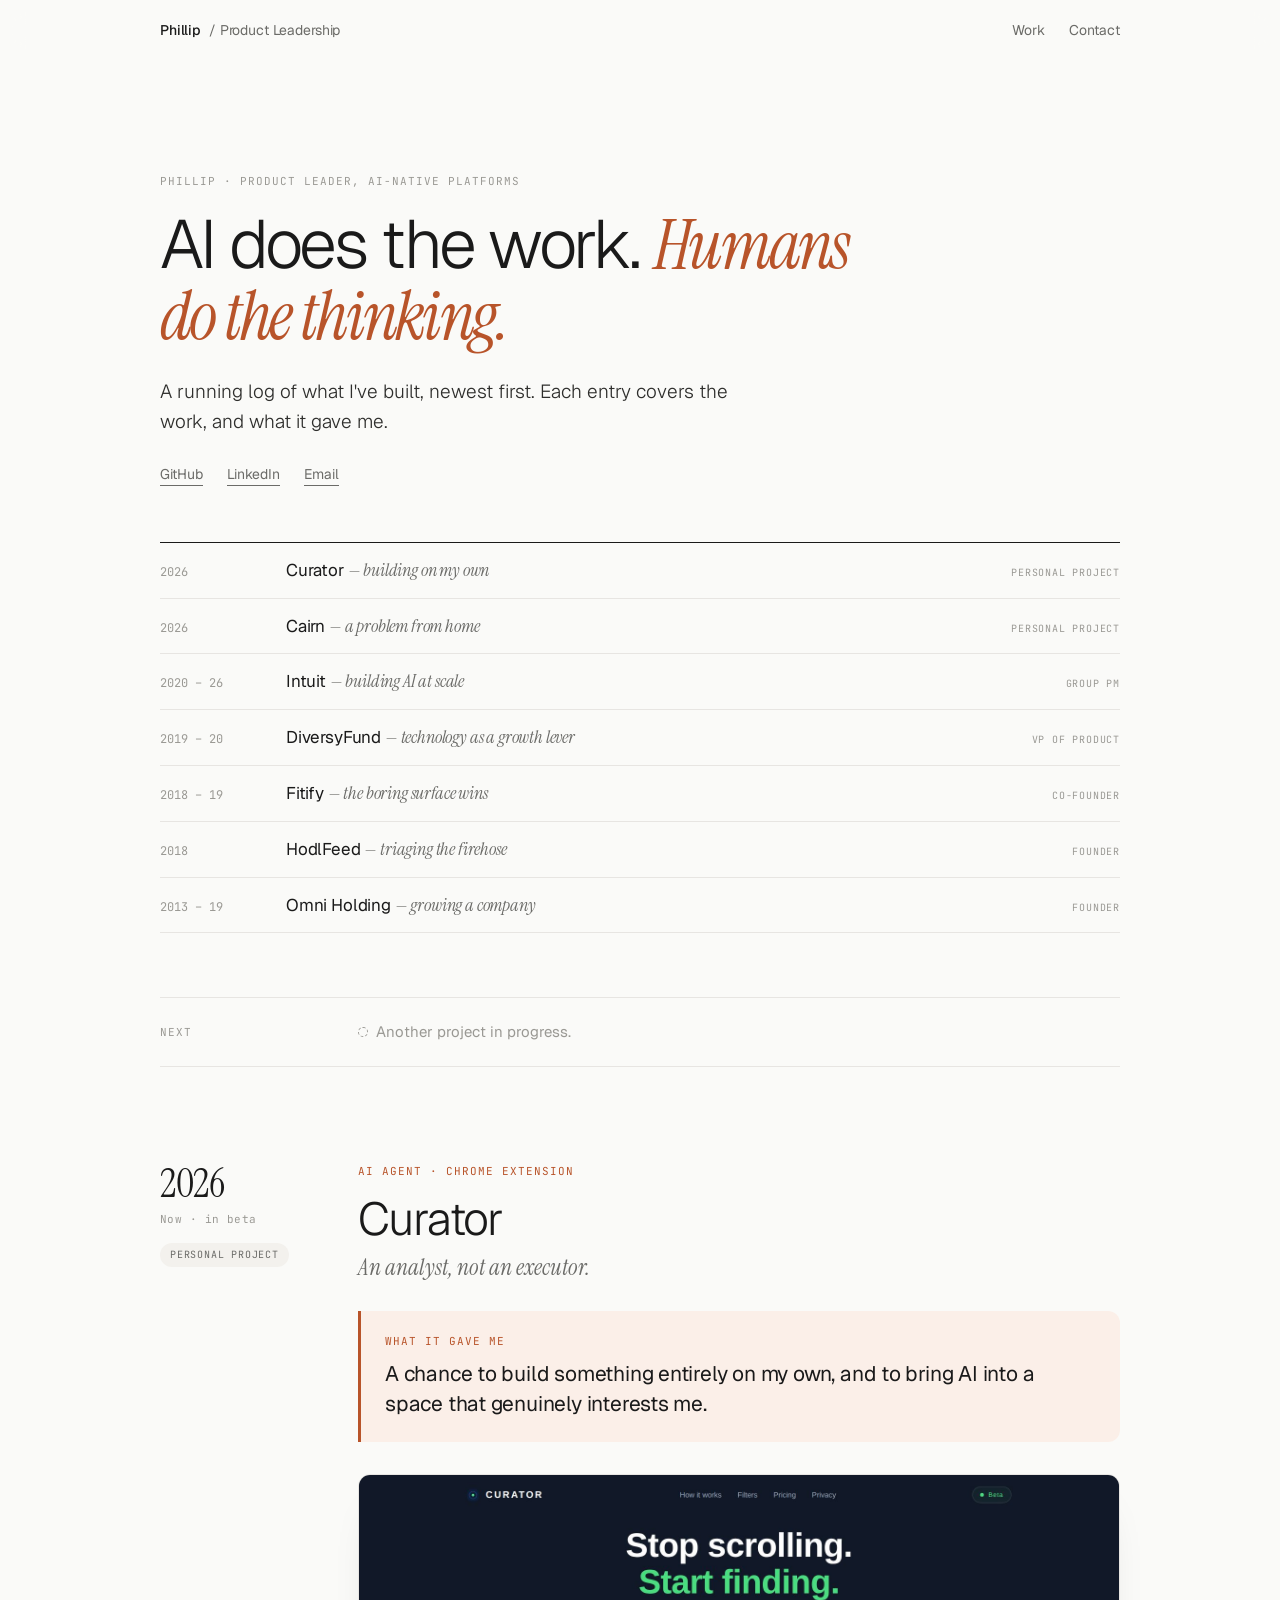
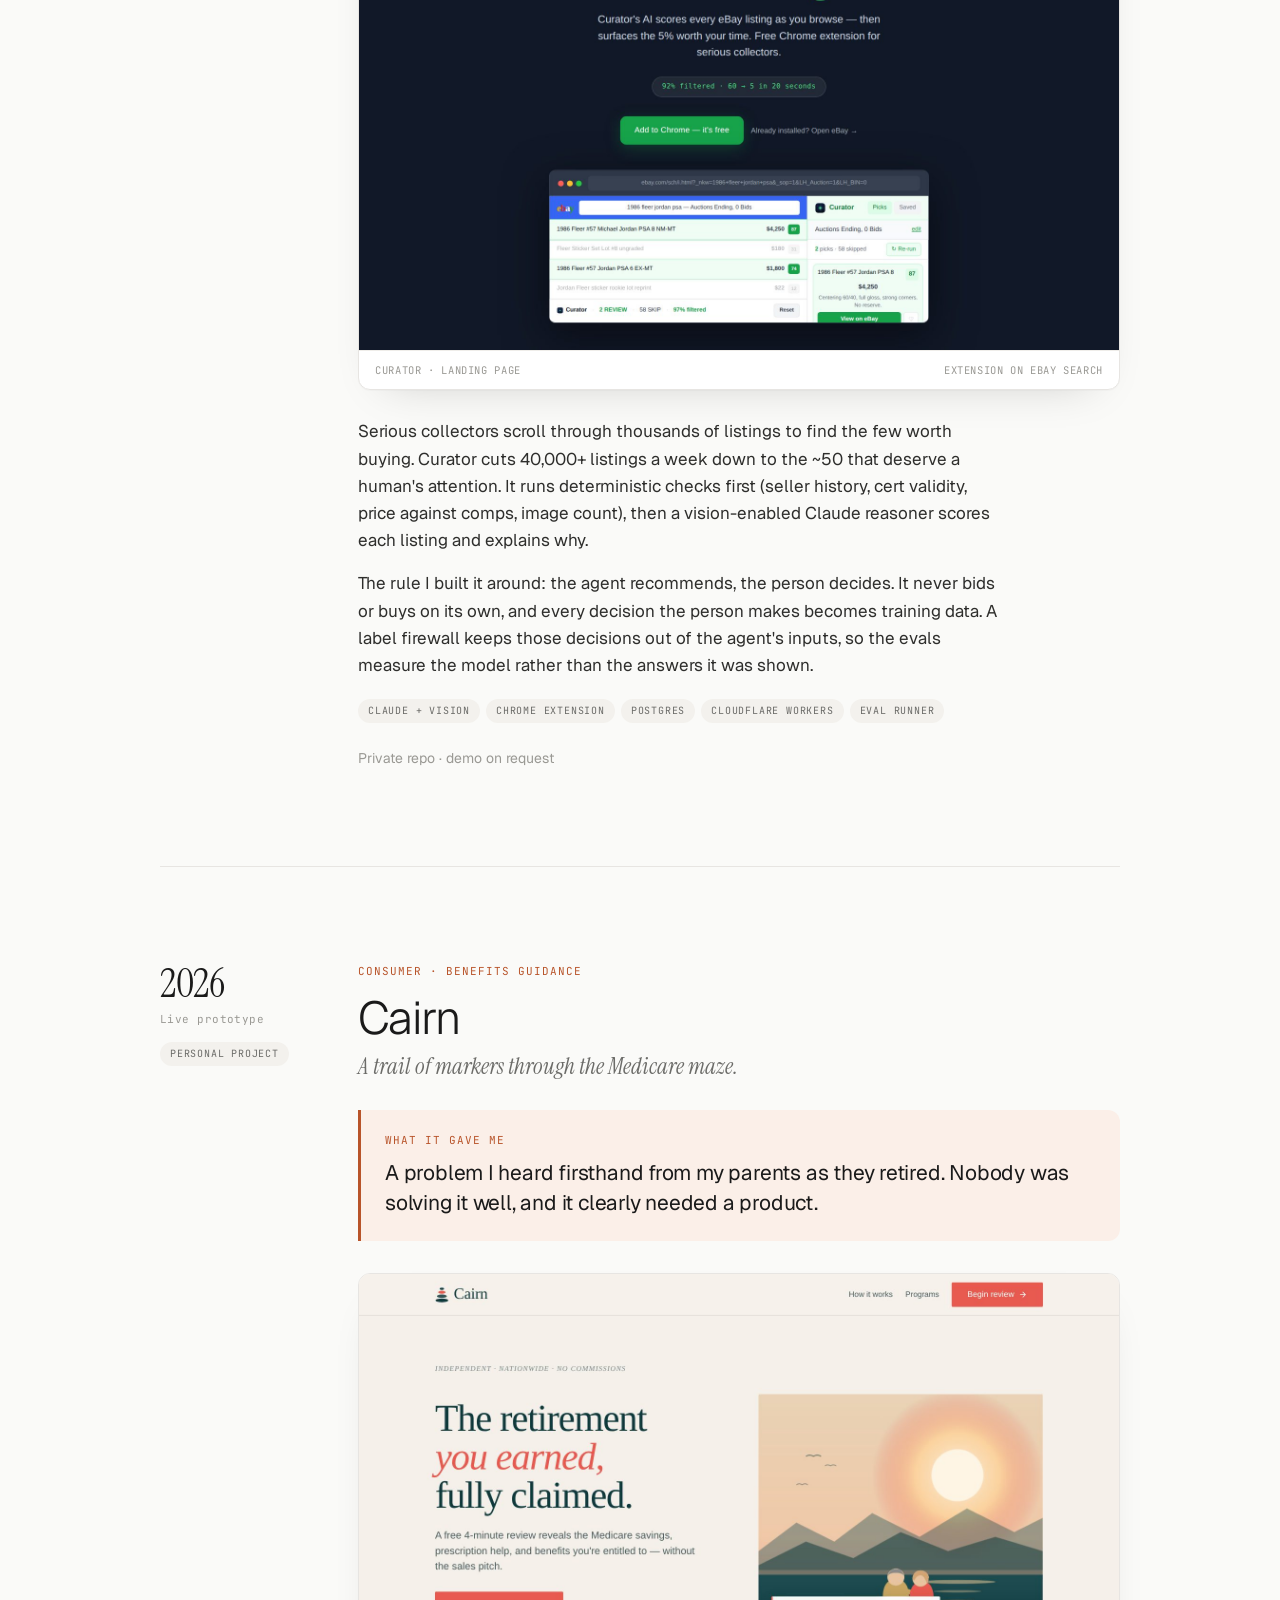
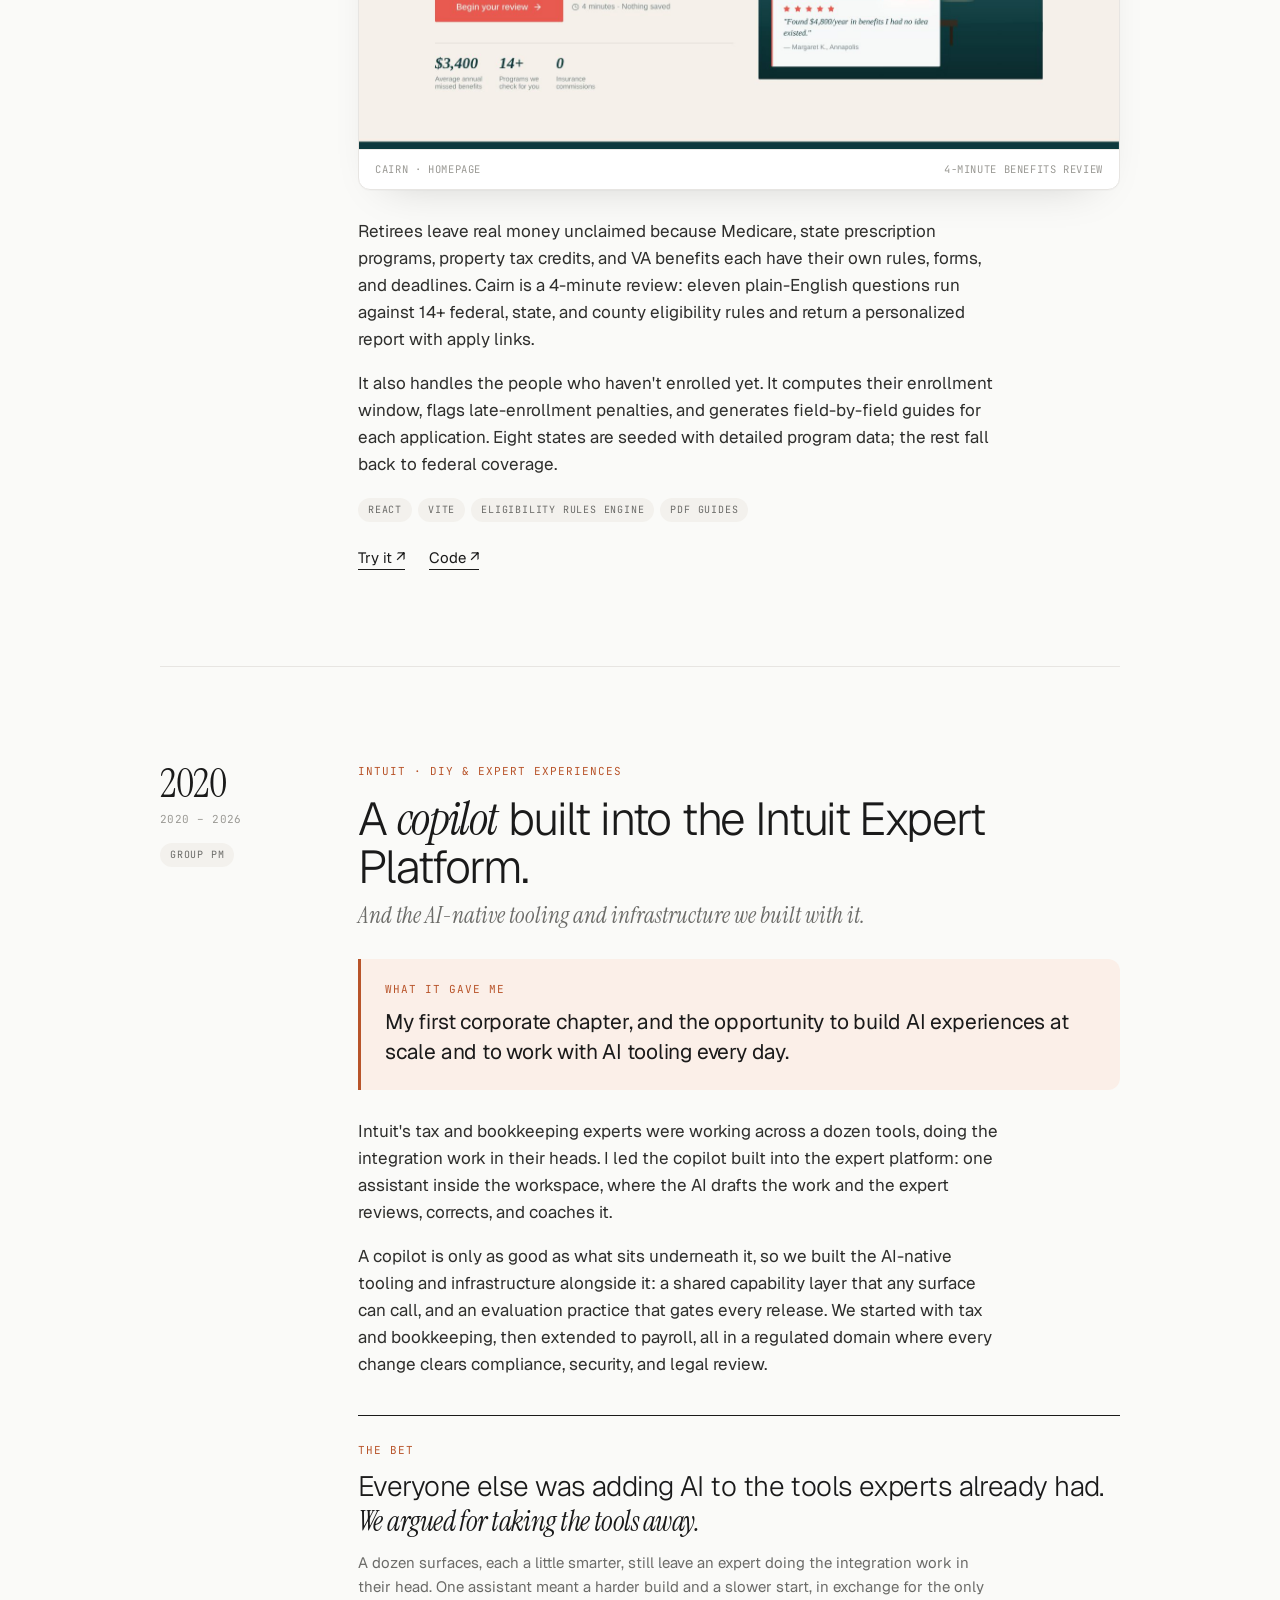
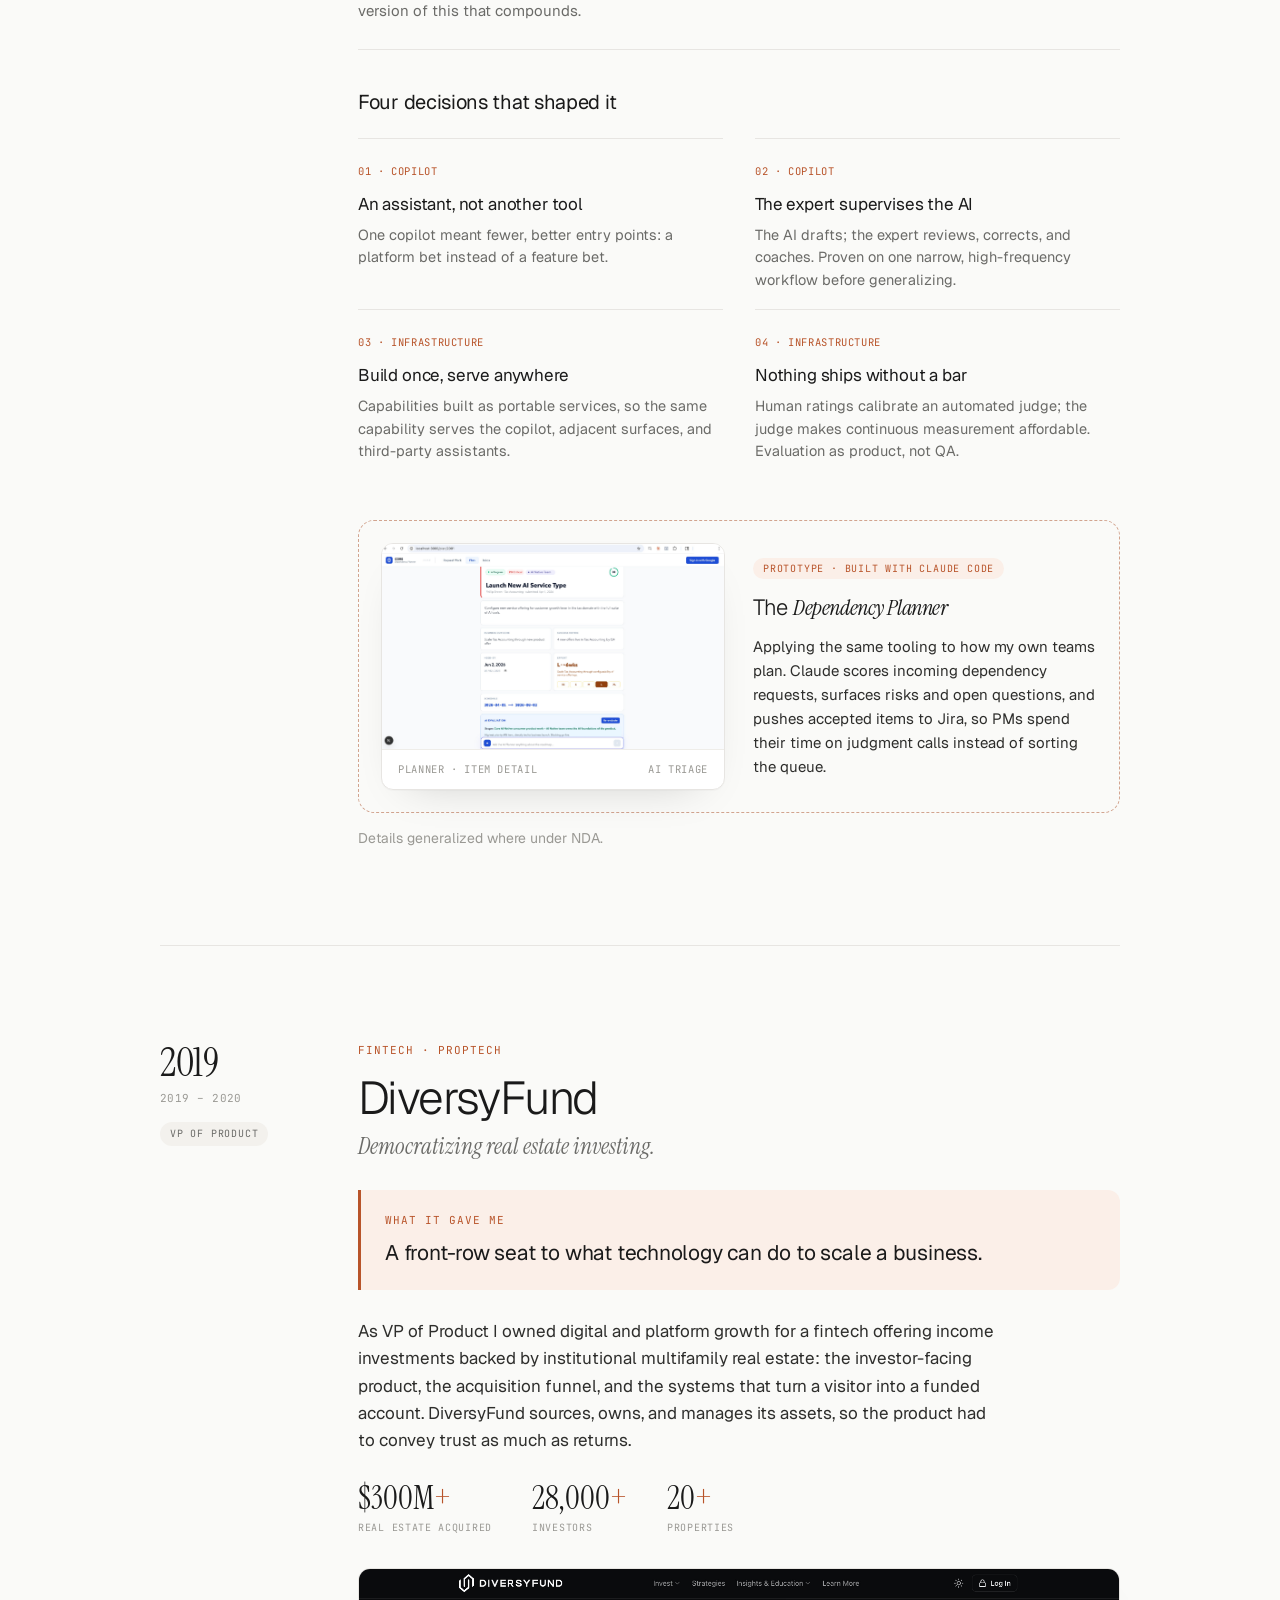
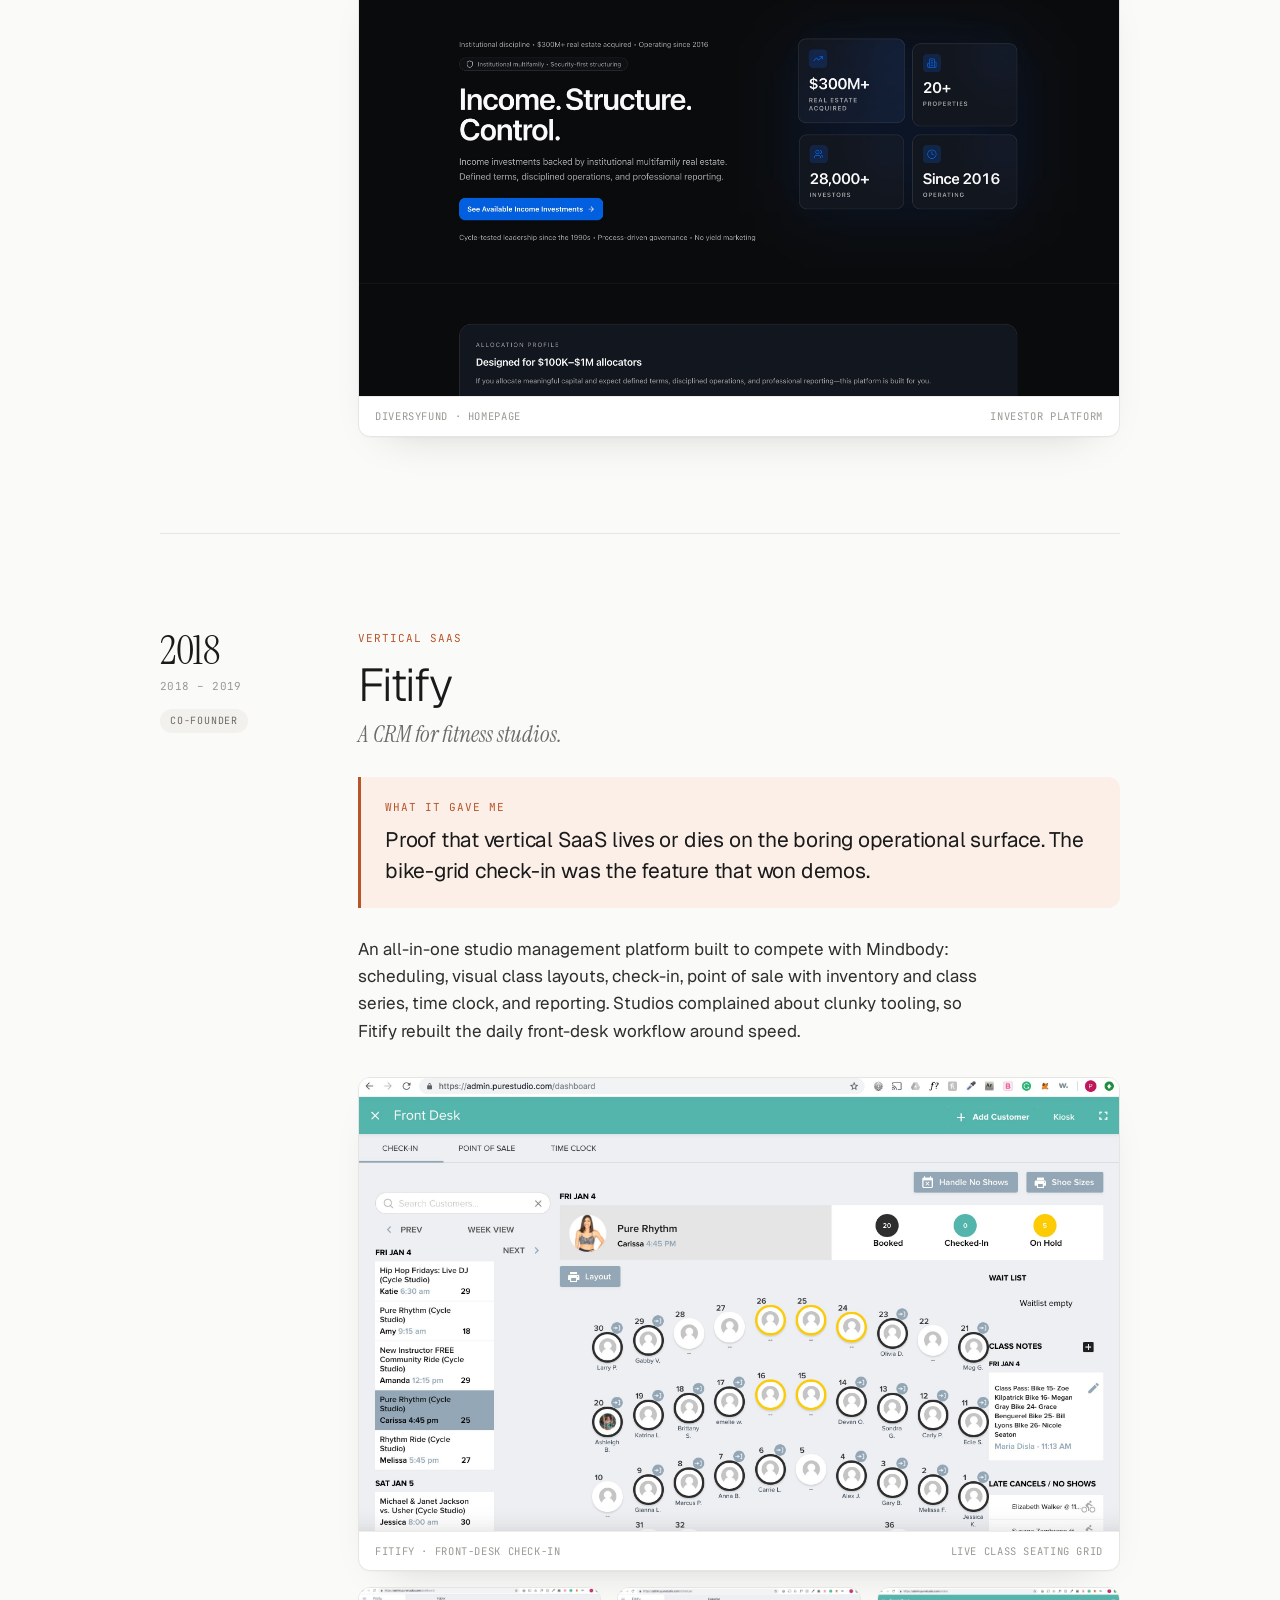
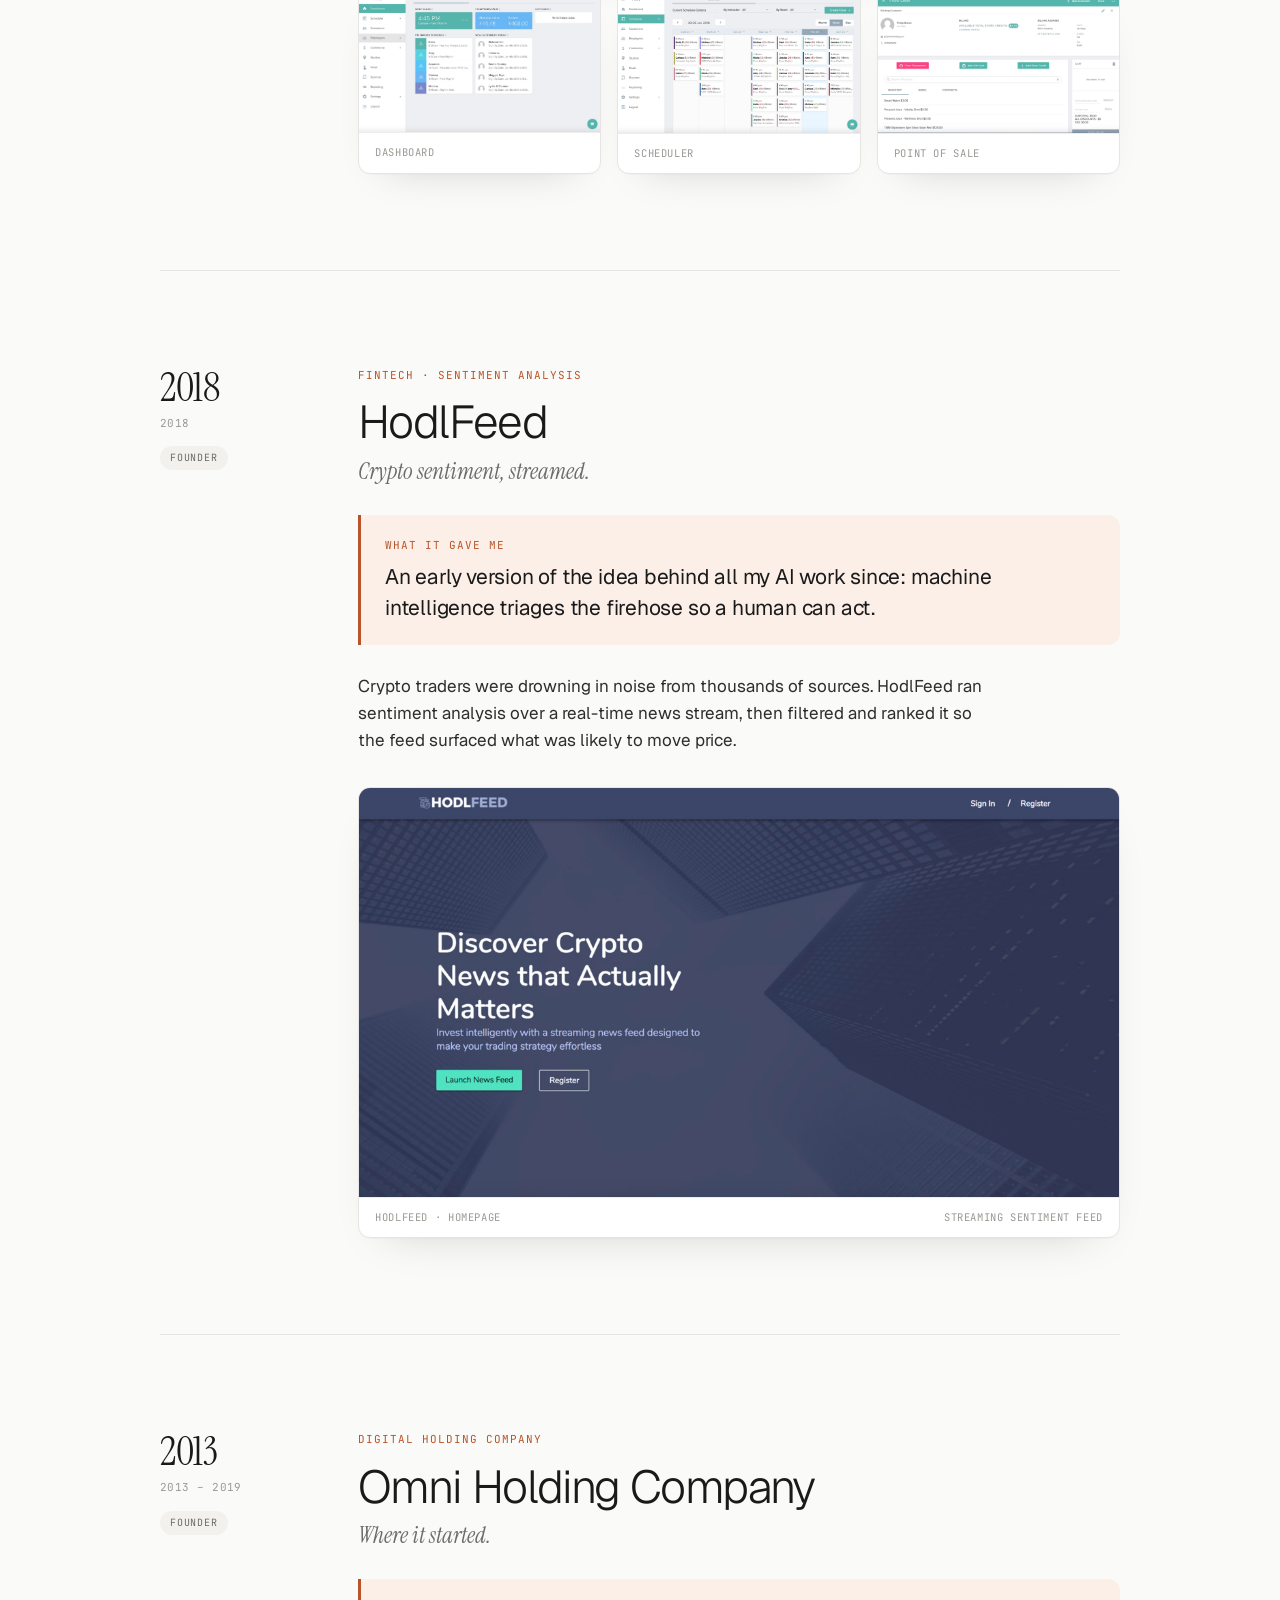
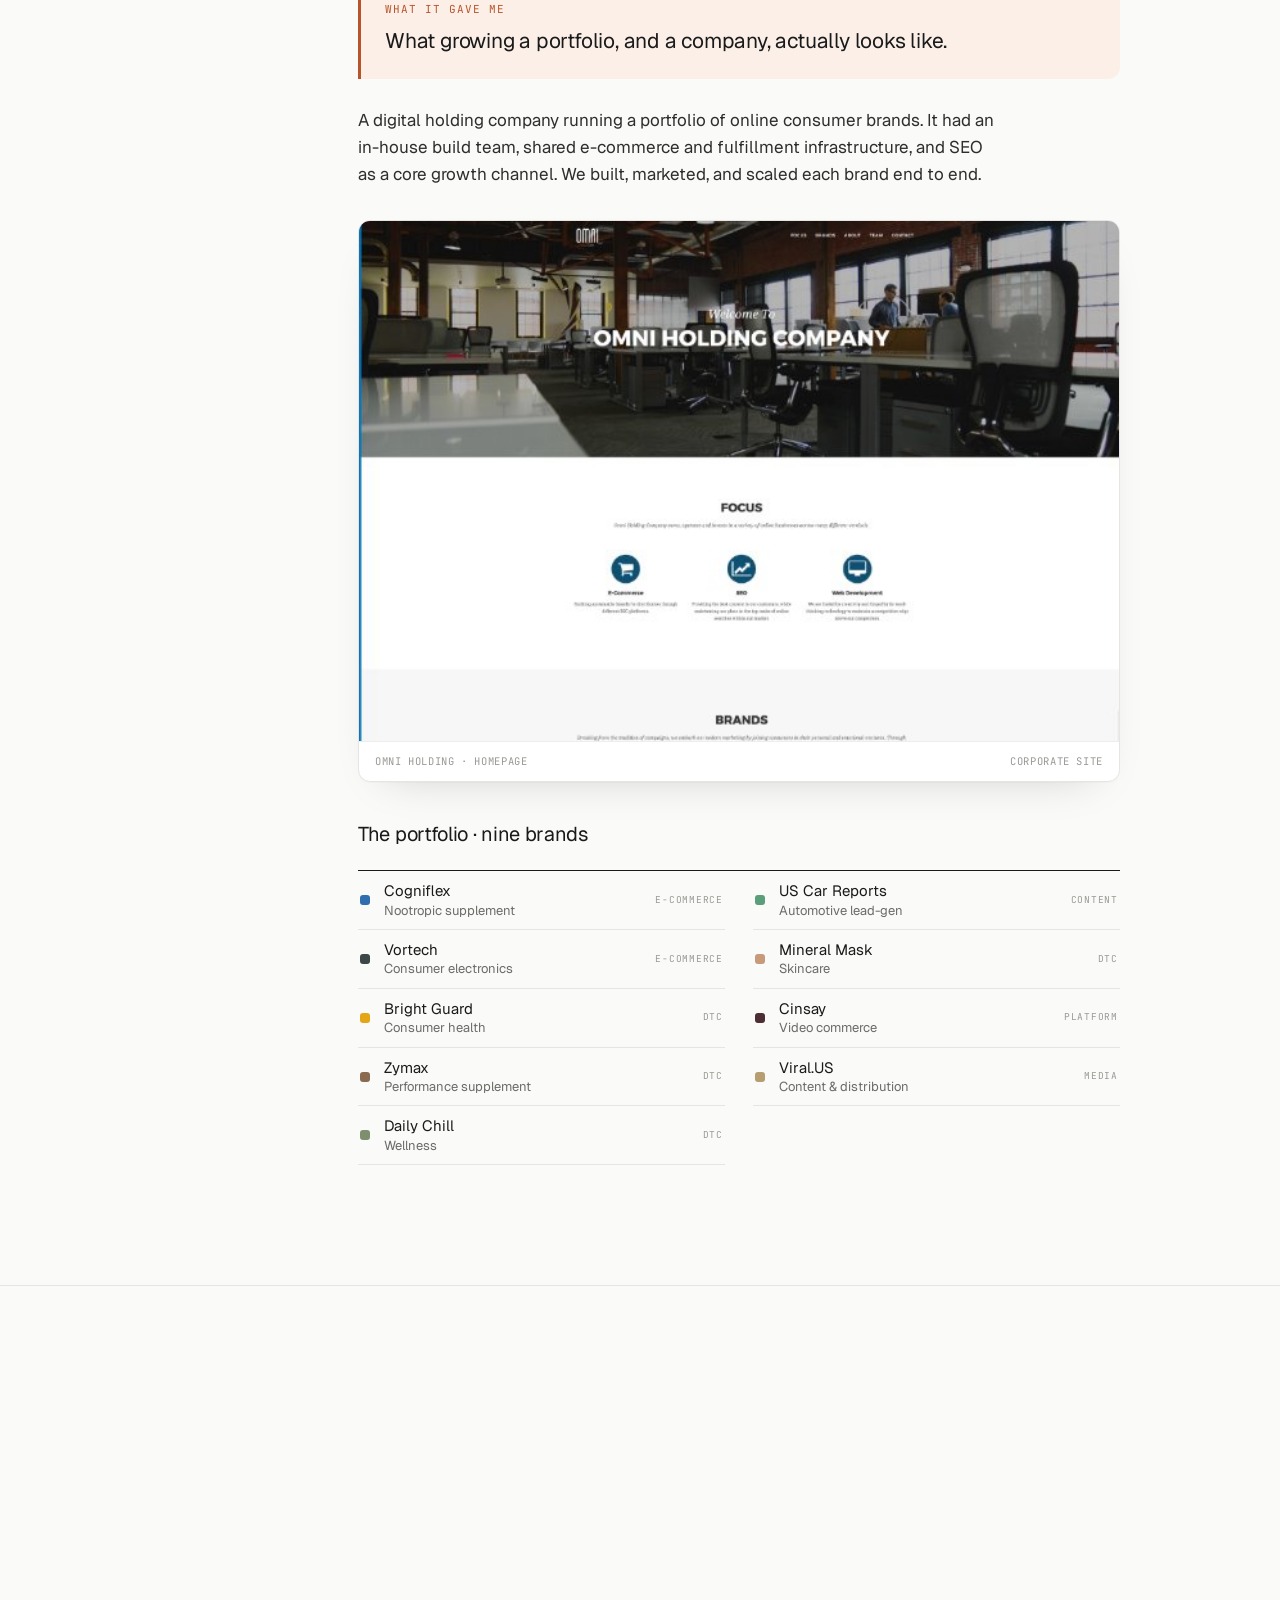
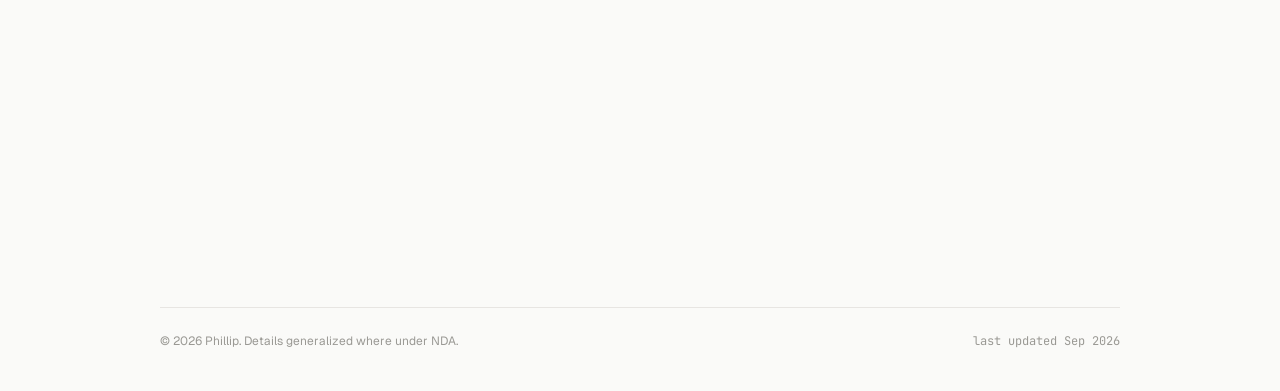
==== index.html @ 23813ecf "Set Intuit dates to 2020 – 2026 Co-Authored-By: Claude Opus 5.5 <noreply@anthropic.com> Claude-Sessi" ====
<!doctype html>
<html lang="en">
<head>
<meta charset="utf-8" />
<meta name="viewport" content="width=device-width, initial-scale=1" />
<title>Phillip — Product Leadership</title>
<meta name="description" content="A running log of what Phillip has built, newest first: Curator, Cairn, the copilot and AI-native infrastructure at Intuit, DiversyFund, and the founder years before that." />
<meta name="theme-color" content="#fafaf8" media="(prefers-color-scheme: light)" />
<meta name="theme-color" content="#121211" media="(prefers-color-scheme: dark)" />
<script>document.documentElement.classList.add('js')</script>

<link rel="preconnect" href="https://fonts.googleapis.com">
<link rel="preconnect" href="https://fonts.gstatic.com" crossorigin>
<link href="https://fonts.googleapis.com/css2?family=Geist:wght@300;400;500&family=Instrument+Serif:ital@0;1&family=JetBrains+Mono:wght@400&display=swap" rel="stylesheet">
<link rel="stylesheet" href="styles.css">
</head>

<body>

<header class="nav" id="nav">
  <div class="wrap nav-row">
    <a href="#top" class="brand"><b>Phillip</b><span>/ Product Leadership</span></a>
    <nav class="nav-links" aria-label="Site">
      <a href="#log">Work</a>
      <a href="#contact">Contact</a>
    </nav>
  </div>
</header>

<main id="top">

  <!-- ─── Masthead ─── -->
  <section class="wrap masthead">
    <p class="label rise">Phillip · Product leader, AI-native platforms</p>
    <h1 class="rise d1">
      AI does the work.
      <em class="accent">Humans do the thinking.</em>
    </h1>
    <p class="masthead-lede rise d2">
      A running log of what I've built, newest first. Each entry covers the work,
      and what it gave me.
    </p>
    <div class="masthead-links rise d2">
      <a href="https://github.com/pb3oh" class="link">GitHub</a>
      <a href="https://www.linkedin.com/in/phil-b-b0586147" class="link">LinkedIn</a>
      <a href="mailto:philnb331@gmail.com" class="link">Email</a>
    </div>

    <nav class="archive rise d3" id="log" aria-label="Entries">
      <a href="#curator"><span class="a-year">2026</span><span class="a-title">Curator <em>— building on my own</em></span><span class="a-kind">Personal project</span></a>
      <a href="#cairn"><span class="a-year">2026</span><span class="a-title">Cairn <em>— a problem from home</em></span><span class="a-kind">Personal project</span></a>
      <a href="#intuit"><span class="a-year">2020 – 26</span><span class="a-title">Intuit <em>— building AI at scale</em></span><span class="a-kind">Group PM</span></a>
      <a href="#diversyfund"><span class="a-year">2019 – 20</span><span class="a-title">DiversyFund <em>— technology as a growth lever</em></span><span class="a-kind">VP of Product</span></a>
      <a href="#fitify"><span class="a-year">2018 – 19</span><span class="a-title">Fitify <em>— the boring surface wins</em></span><span class="a-kind">Co-founder</span></a>
      <a href="#hodlfeed"><span class="a-year">2018</span><span class="a-title">HodlFeed <em>— triaging the firehose</em></span><span class="a-kind">Founder</span></a>
      <a href="#omni"><span class="a-year">2013 – 19</span><span class="a-title">Omni Holding <em>— growing a company</em></span><span class="a-kind">Founder</span></a>
    </nav>
  </section>

  <div class="wrap timeline">

    <!--
      To add a new entry, copy an <article class="entry"> block, place it here at
      the top (newest first), and add a matching line to the archive list above.
    -->
    <div class="next reveal">
      <span class="label">Next</span>
      <span><span class="dot"></span>&nbsp; Another project in progress.</span>
    </div>

    <!-- ─── Curator ─── -->
    <article class="entry reveal" id="curator">
      <div class="entry-date"><div class="sticky">
        <span class="year">2026</span>
        <span class="span">Now · in beta</span>
        <span class="pill">Personal project</span>
      </div></div>
      <div>
        <div class="entry-kind"><span class="label accent">AI agent · Chrome extension</span></div>
        <h2>Curator</h2>
        <p class="dek">An analyst, not an executor.</p>

        <div class="gave">
          <p class="label accent">What it gave me</p>
          <p>A chance to build something entirely on my own, and to bring AI into a space that genuinely interests me.</p>
        </div>

        <figure class="frame">
          <img src="curator.jpg" alt="Curator landing page: Stop scrolling. Start finding. The AI scores every eBay listing and surfaces the 5% worth your time" loading="lazy" />
          <figcaption><span>Curator · landing page</span><span>Extension on eBay search</span></figcaption>
        </figure>

        <div class="post">
          <p>
            Serious collectors scroll through thousands of listings to find the few worth
            buying. Curator cuts 40,000+ listings a week down to the ~50 that deserve a
            human's attention. It runs deterministic checks first (seller history, cert
            validity, price against comps, image count), then a vision-enabled Claude
            reasoner scores each listing and explains why.
          </p>
          <p>
            The rule I built it around: the agent recommends, the person decides. It
            never bids or buys on its own, and every decision the person makes becomes
            training data. A label firewall keeps those decisions out of the agent's
            inputs, so the evals measure the model rather than the answers it was shown.
          </p>
        </div>
        <div class="stack"><span class="pill">Claude + vision</span><span class="pill">Chrome extension</span><span class="pill">Postgres</span><span class="pill">Cloudflare Workers</span><span class="pill">Eval runner</span></div>
        <div class="entry-links"><span class="muted">Private repo · demo on request</span></div>
      </div>
    </article>

    <!-- ─── Cairn ─── -->
    <article class="entry reveal" id="cairn">
      <div class="entry-date"><div class="sticky">
        <span class="year">2026</span>
        <span class="span">Live prototype</span>
        <span class="pill">Personal project</span>
      </div></div>
      <div>
        <div class="entry-kind"><span class="label accent">Consumer · benefits guidance</span></div>
        <h2>Cairn</h2>
        <p class="dek">A trail of markers through the Medicare maze.</p>

        <div class="gave">
          <p class="label accent">What it gave me</p>
          <p>A problem I heard firsthand from my parents as they retired. Nobody was solving it well, and it clearly needed a product.</p>
        </div>

        <figure class="frame">
          <img src="cairn.jpg" alt="Cairn homepage: The retirement you earned, fully claimed. A free 4-minute benefits review" loading="lazy" />
          <figcaption><span>Cairn · homepage</span><span>4-minute benefits review</span></figcaption>
        </figure>

        <div class="post">
          <p>
            Retirees leave real money unclaimed because Medicare, state prescription
            programs, property tax credits, and VA benefits each have their own rules,
            forms, and deadlines. Cairn is a 4-minute review: eleven plain-English
            questions run against 14+ federal, state, and county eligibility rules and
            return a personalized report with apply links.
          </p>
          <p>
            It also handles the people who haven't enrolled yet. It computes their
            enrollment window, flags late-enrollment penalties, and generates
            field-by-field guides for each application. Eight states are seeded with
            detailed program data; the rest fall back to federal coverage.
          </p>
        </div>
        <div class="stack"><span class="pill">React</span><span class="pill">Vite</span><span class="pill">Eligibility rules engine</span><span class="pill">PDF guides</span></div>
        <div class="entry-links">
          <a href="https://pb3oh.github.io/Cairn/" class="link">Try it ↗</a>
          <a href="https://github.com/pb3oh/Cairn" class="link">Code ↗</a>
        </div>
      </div>
    </article>

    <!-- ─── Intuit ─── -->
    <article class="entry reveal" id="intuit">
      <div class="entry-date"><div class="sticky">
        <span class="year">2020</span>
        <span class="span">2020 – 2026</span>
        <span class="pill">Group PM</span>
      </div></div>
      <div>
        <div class="entry-kind"><span class="label accent">Intuit · DIY &amp; Expert Experiences</span></div>
        <h2>A <em>copilot</em> built into the Intuit Expert Platform.</h2>
        <p class="dek">And the AI-native tooling and infrastructure we built with it.</p>

        <div class="gave">
          <p class="label accent">What it gave me</p>
          <p>My first corporate chapter, and the opportunity to build AI experiences at scale and to work with AI tooling every day.</p>
        </div>

        <div class="post">
          <p>
            Intuit's tax and bookkeeping experts were working across a dozen tools, doing
            the integration work in their heads. I led the copilot built into the expert
            platform: one assistant inside the workspace, where the AI drafts the work and
            the expert reviews, corrects, and coaches it.
          </p>
          <p>
            A copilot is only as good as what sits underneath it, so we built the
            AI-native tooling and infrastructure alongside it: a shared capability layer
            that any surface can call, and an evaluation practice that gates every
            release. We started with tax and bookkeeping, then extended to payroll, all
            in a regulated domain where every change clears compliance, security, and
            legal review.
          </p>
        </div>

        <div class="pull">
          <p class="label accent">The bet</p>
          <p class="quote">Everyone else was adding AI to the tools experts already had. <em>We argued for taking the tools away.</em></p>
          <p>
            A dozen surfaces, each a little smarter, still leave an expert doing the
            integration work in their head. One assistant meant a harder build and a
            slower start, in exchange for the only version of this that compounds.
          </p>
        </div>

        <div class="post"><h3>Four decisions that shaped it</h3></div>
        <ol class="points">
          <li><span class="num">01 · Copilot</span><h4>An assistant, not another tool</h4><p>One copilot meant fewer, better entry points: a platform bet instead of a feature bet.</p></li>
          <li><span class="num">02 · Copilot</span><h4>The expert supervises the AI</h4><p>The AI drafts; the expert reviews, corrects, and coaches. Proven on one narrow, high-frequency workflow before generalizing.</p></li>
          <li><span class="num">03 · Infrastructure</span><h4>Build once, serve anywhere</h4><p>Capabilities built as portable services, so the same capability serves the copilot, adjacent surfaces, and third-party assistants.</p></li>
          <li><span class="num">04 · Infrastructure</span><h4>Nothing ships without a bar</h4><p>Human ratings calibrate an automated judge; the judge makes continuous measurement affordable. Evaluation as product, not QA.</p></li>
        </ol>

        <div class="aside" id="planner">
          <figure class="frame">
            <img src="vep-item-detail.png" alt="Dependency Planner item detail with an AI evaluation panel showing score, risks, and open questions" loading="lazy" />
            <figcaption><span>Planner · item detail</span><span>AI triage</span></figcaption>
          </figure>
          <div>
            <span class="pill accent">Prototype · built with Claude Code</span>
            <h4>The <em>Dependency Planner</em></h4>
            <p>
              Applying the same tooling to how my own teams plan. Claude scores incoming
              dependency requests, surfaces risks and open questions, and pushes accepted
              items to Jira, so PMs spend their time on judgment calls instead of
              sorting the queue.
            </p>
          </div>
        </div>
        <p class="note">Details generalized where under NDA.</p>
      </div>
    </article>

    <!-- ─── DiversyFund ─── -->
    <article class="entry reveal" id="diversyfund">
      <div class="entry-date"><div class="sticky">
        <span class="year">2019</span>
        <span class="span">2019 – 2020</span>
        <span class="pill">VP of Product</span>
      </div></div>
      <div>
        <div class="entry-kind"><span class="label accent">Fintech · PropTech</span></div>
        <h2>DiversyFund</h2>
        <p class="dek">Democratizing real estate investing.</p>

        <div class="gave">
          <p class="label accent">What it gave me</p>
          <p>A front-row seat to what technology can do to scale a business.</p>
        </div>

        <div class="post">
          <p>
            As VP of Product I owned digital and platform growth for a fintech offering
            income investments backed by institutional multifamily real estate: the
            investor-facing product, the acquisition funnel, and the systems that turn a
            visitor into a funded account. DiversyFund sources, owns, and manages its
            assets, so the product had to convey trust as much as returns.
          </p>
        </div>
        <div class="stats">
          <div><p class="stat-n">$300M<span class="plus">+</span></p><p class="stat-l">Real estate acquired</p></div>
          <div><p class="stat-n">28,000<span class="plus">+</span></p><p class="stat-l">Investors</p></div>
          <div><p class="stat-n">20<span class="plus">+</span></p><p class="stat-l">Properties</p></div>
        </div>
        <figure class="frame">
          <img src="diversyfund-hero.png" alt="DiversyFund homepage: Income. Structure. Control. Income investments backed by institutional multifamily real estate" loading="lazy" />
          <figcaption><span>DiversyFund · homepage</span><span>Investor platform</span></figcaption>
        </figure>
      </div>
    </article>

    <!-- ─── Fitify ─── -->
    <article class="entry reveal" id="fitify">
      <div class="entry-date"><div class="sticky">
        <span class="year">2018</span>
        <span class="span">2018 – 2019</span>
        <span class="pill">Co-founder</span>
      </div></div>
      <div>
        <div class="entry-kind"><span class="label accent">Vertical SaaS</span></div>
        <h2>Fitify</h2>
        <p class="dek">A CRM for fitness studios.</p>

        <div class="gave">
          <p class="label accent">What it gave me</p>
          <p>Proof that vertical SaaS lives or dies on the boring operational surface. The bike-grid check-in was the feature that won demos.</p>
        </div>

        <div class="post">
          <p>
            An all-in-one studio management platform built to compete with Mindbody:
            scheduling, visual class layouts, check-in, point of sale with inventory and
            class series, time clock, and reporting. Studios complained about clunky
            tooling, so Fitify rebuilt the daily front-desk workflow around speed.
          </p>
        </div>
        <figure class="frame">
          <img src="fitify-frontdesk.png" alt="Fitify front-desk check-in: a visual bike-grid seating layout for a spin class" loading="lazy" />
          <figcaption><span>Fitify · front-desk check-in</span><span>Live class seating grid</span></figcaption>
        </figure>
        <div class="media-3">
          <figure class="frame"><img src="fitify-dashboard.png" alt="Fitify dashboard: next class, today's revenue, daily schedule" loading="lazy" /><figcaption><span>Dashboard</span></figcaption></figure>
          <figure class="frame"><img src="fitify-scheduler.png" alt="Fitify scheduler: weekly calendar of classes by instructor and room" loading="lazy" /><figcaption><span>Scheduler</span></figcaption></figure>
          <figure class="frame"><img src="fitify-pos.png" alt="Fitify point of sale: customer profile, inventory, and cart" loading="lazy" /><figcaption><span>Point of sale</span></figcaption></figure>
        </div>
      </div>
    </article>

    <!-- ─── HodlFeed ─── -->
    <article class="entry reveal" id="hodlfeed">
      <div class="entry-date"><div class="sticky">
        <span class="year">2018</span>
        <span class="span">2018</span>
        <span class="pill">Founder</span>
      </div></div>
      <div>
        <div class="entry-kind"><span class="label accent">Fintech · sentiment analysis</span></div>
        <h2>HodlFeed</h2>
        <p class="dek">Crypto sentiment, streamed.</p>

        <div class="gave">
          <p class="label accent">What it gave me</p>
          <p>An early version of the idea behind all my AI work since: machine intelligence triages the firehose so a human can act.</p>
        </div>

        <div class="post">
          <p>
            Crypto traders were drowning in noise from thousands of sources. HodlFeed ran
            sentiment analysis over a real-time news stream, then filtered and ranked it
            so the feed surfaced what was likely to move price.
          </p>
        </div>
        <figure class="frame">
          <img src="hodlfeed-hero.jpeg" alt="HodlFeed homepage hero: Discover Crypto News that Actually Matters" loading="lazy" />
          <figcaption><span>HodlFeed · homepage</span><span>Streaming sentiment feed</span></figcaption>
        </figure>
      </div>
    </article>

    <!-- ─── Omni ─── -->
    <article class="entry reveal" id="omni">
      <div class="entry-date"><div class="sticky">
        <span class="year">2013</span>
        <span class="span">2013 – 2019</span>
        <span class="pill">Founder</span>
      </div></div>
      <div>
        <div class="entry-kind"><span class="label accent">Digital holding company</span></div>
        <h2>Omni Holding Company</h2>
        <p class="dek">Where it started.</p>

        <div class="gave">
          <p class="label accent">What it gave me</p>
          <p>What growing a portfolio, and a company, actually looks like.</p>
        </div>

        <div class="post">
          <p>
            A digital holding company running a portfolio of online consumer brands. It
            had an in-house build team, shared e-commerce and fulfillment
            infrastructure, and SEO as a core growth channel. We built, marketed, and
            scaled each brand end to end.
          </p>
        </div>

        <figure class="frame tall">
          <img src="omni-holding-site.png" alt="Omni Holding Company homepage: hero, focus areas, brands grid, about, and careers" loading="lazy" />
          <figcaption><span>Omni Holding · homepage</span><span>Corporate site</span></figcaption>
        </figure>

        <div class="post"><h3>The portfolio · nine brands</h3></div>
        <ul class="roster">
          <li style="--c:#2f6fb0"><span class="sw"></span><span>Cogniflex<span class="cat">Nootropic supplement</span></span><span class="tag">E-commerce</span></li>
          <li style="--c:#5b9e7a"><span class="sw"></span><span>US Car Reports<span class="cat">Automotive lead-gen</span></span><span class="tag">Content</span></li>
          <li style="--c:#3c4848"><span class="sw"></span><span>Vortech<span class="cat">Consumer electronics</span></span><span class="tag">E-commerce</span></li>
          <li style="--c:#c89a7a"><span class="sw"></span><span>Mineral Mask<span class="cat">Skincare</span></span><span class="tag">DTC</span></li>
          <li style="--c:#e4a517"><span class="sw"></span><span>Bright Guard<span class="cat">Consumer health</span></span><span class="tag">DTC</span></li>
          <li style="--c:#4e2e35"><span class="sw"></span><span>Cinsay<span class="cat">Video commerce</span></span><span class="tag">Platform</span></li>
          <li style="--c:#8a6b4f"><span class="sw"></span><span>Zymax<span class="cat">Performance supplement</span></span><span class="tag">DTC</span></li>
          <li style="--c:#b69e71"><span class="sw"></span><span>Viral.US<span class="cat">Content &amp; distribution</span></span><span class="tag">Media</span></li>
          <li style="--c:#7d8f6f"><span class="sw"></span><span>Daily Chill<span class="cat">Wellness</span></span><span class="tag">DTC</span></li>
        </ul>
      </div>
    </article>

  </div>

  <!-- ─── Closing / contact ─── -->
  <section class="closing" id="contact">
    <div class="wrap">
      <p class="label accent reveal">What carries forward</p>
      <h2 class="reveal">Leading product <em class="accent">where the AI surface is the product.</em></h2>
      <ul class="beliefs reveal">
        <li><h4>Agentic workflows over monolithic prompts.</h4><p>Real work breaks down into roles, tools, and handoffs, with deterministic checkpoints between the probabilistic steps.</p></li>
        <li><h4>Governance by design.</h4><p>Evals and policy gates live next to the agent. If it can't be measured, it doesn't ship.</p></li>
        <li><h4>The expert stays in the loop.</h4><p>The best AI compounds the professional instead of replacing them. Confidence over autonomy.</p></li>
      </ul>
      <ul class="contact-list reveal">
        <li><a href="mailto:philnb331@gmail.com" class="link">philnb331@gmail.com</a></li>
        <li><a href="https://www.linkedin.com/in/phil-b-b0586147" class="link">LinkedIn ↗</a></li>
        <li><a href="https://github.com/pb3oh" class="link">GitHub ↗</a></li>
      </ul>
    </div>
  </section>

</main>

<footer class="wrap">
  <div class="footer">
    <p>© 2026 Phillip. Details generalized where under NDA.</p>
    <p class="mono">last updated Sep 2026</p>
  </div>
</footer>

<script>
  (function () {
    const nav = document.getElementById('nav');
    const onScroll = () => nav.classList.toggle('scrolled', window.scrollY > 8);
    window.addEventListener('scroll', onScroll, { passive: true });
    onScroll();

    const els = document.querySelectorAll('.reveal');
    if (!('IntersectionObserver' in window)) { els.forEach(e => e.classList.add('in')); return; }
    const io = new IntersectionObserver(entries => entries.forEach(e => {
      if (e.isIntersecting) { e.target.classList.add('in'); io.unobserve(e.target); }
    }), { rootMargin: '0px 0px -6% 0px' });
    els.forEach(e => io.observe(e));
  })();
</script>

</body>
</html>
---- styles.css ----
/* ── Tokens ─────────────────────────────────────────────── */
:root {
  --ink: #1a1a1a;
  --ink-soft: #2e2e2c;
  --muted: #6b6b68;
  --faint: #9a9994;
  --line: #e7e5e2;
  --line-soft: #efede9;
  --paper: #fafaf8;
  --card: #ffffff;
  --tint: #f3f1ed;
  --accent: #b8542a;
  --accent-soft: #fbefe8;

  --sans: 'Geist', ui-sans-serif, system-ui, sans-serif;
  --serif: 'Instrument Serif', ui-serif, Georgia, serif;
  --mono: 'JetBrains Mono', ui-monospace, Menlo, monospace;

  --wrap: 1040px;
  --rail: 150px;
  --gutter: clamp(16px, 4vw, 40px);
  color-scheme: light;
}
@media (prefers-color-scheme: dark) {
  :root:not([data-theme="light"]) {
    --ink: #eeece8; --ink-soft: #d6d3cd; --muted: #a09d97; --faint: #74726d;
    --line: #2b2a28; --line-soft: #242321; --paper: #121211; --card: #1a1918;
    --tint: #1f1e1c; --accent: #e07a4c; --accent-soft: #2a1d16;
    color-scheme: dark;
  }
}

/* ── Base ───────────────────────────────────────────────── */
*, *::before, *::after { box-sizing: border-box; }
html { scroll-behavior: smooth; -webkit-text-size-adjust: 100%; }
body {
  margin: 0; background: var(--paper); color: var(--ink);
  font-family: var(--sans); font-size: 16px; line-height: 1.6;
  font-feature-settings: "ss01", "ss02", "cv11";
  -webkit-font-smoothing: antialiased; text-rendering: optimizeLegibility;
  overflow-x: hidden;
}
h1, h2, h3, h4, p, ul, ol, figure, blockquote { margin: 0; }
ul, ol { padding: 0; list-style: none; }
a { color: inherit; text-decoration: none; }
img { display: block; max-width: 100%; height: auto; }
[id] { scroll-margin-top: 76px; }
em { font-family: var(--serif); font-style: italic; font-weight: 400; }
.accent { color: var(--accent); }
::selection { background: var(--accent); color: #fff; }
:focus-visible { outline: 2px solid var(--accent); outline-offset: 3px; border-radius: 4px; }

.wrap { max-width: var(--wrap); margin: 0 auto; padding: 0 var(--gutter); }
.label {
  font-family: var(--mono); font-size: 11px; letter-spacing: 0.09em;
  text-transform: uppercase; color: var(--faint);
}
.label.accent { color: var(--accent); }
.link {
  background-image: linear-gradient(currentColor, currentColor);
  background-size: 100% 1px; background-repeat: no-repeat; background-position: 0 100%;
  transition: background-size .25s ease;
}
.link:hover { background-size: 100% 2px; }
.pill {
  font-family: var(--mono); font-size: 10px; letter-spacing: .08em; text-transform: uppercase;
  color: var(--muted); background: var(--tint); padding: 4px 10px; border-radius: 999px; white-space: nowrap;
}
.pill.accent { color: var(--accent); background: var(--accent-soft); }

/* ── Nav ────────────────────────────────────────────────── */
.nav {
  position: sticky; top: 0; z-index: 50;
  background: color-mix(in srgb, var(--paper) 80%, transparent);
  backdrop-filter: saturate(180%) blur(12px); -webkit-backdrop-filter: saturate(180%) blur(12px);
  border-bottom: 1px solid transparent; transition: border-color .3s ease;
}
.nav.scrolled { border-bottom-color: var(--line); }
.nav-row { display: flex; align-items: center; justify-content: space-between; gap: 24px; height: 60px; }
.brand { font-size: 14px; letter-spacing: -0.01em; display: flex; gap: 8px; white-space: nowrap; }
.brand b { font-weight: 500; }
.brand span { color: var(--muted); }
.nav-links { display: flex; gap: 24px; font-size: 14px; color: var(--muted); }
.nav-links a { transition: color .2s ease; }
.nav-links a:hover { color: var(--ink); }

/* ── Masthead ───────────────────────────────────────────── */
.masthead { padding-block: clamp(56px, 10vw, 112px) clamp(40px, 6vw, 64px); }
.masthead h1 {
  margin-top: 18px; font-size: clamp(38px, 6.4vw, 68px); line-height: 1.03;
  letter-spacing: -0.04em; font-weight: 300; max-width: 16ch;
}
.masthead-lede { margin-top: 26px; max-width: 38rem; font-size: clamp(17px, 2vw, 19px); font-weight: 300; color: var(--ink-soft); }
.masthead-links { margin-top: 26px; display: flex; flex-wrap: wrap; gap: 8px 24px; font-size: 14px; color: var(--muted); }
.masthead-links a:hover { color: var(--ink); }

/* Archive index: the blog's table of contents */
.archive { margin-top: clamp(40px, 6vw, 56px); border-top: 1px solid var(--ink); }
.archive a {
  display: grid; grid-template-columns: 110px 1fr auto; gap: 16px; align-items: baseline;
  padding: 13px 0; border-bottom: 1px solid var(--line); transition: padding .25s ease, color .2s ease;
}
.archive a:hover { padding-left: 8px; }
.archive a:hover .a-title { color: var(--accent); }
.a-year { font-family: var(--mono); font-size: 12px; color: var(--faint); }
.a-title { font-size: 17px; letter-spacing: -0.01em; transition: color .2s ease; }
.a-title em { color: var(--muted); font-size: 18px; }
.a-kind { font-family: var(--mono); font-size: 10px; letter-spacing: .08em; text-transform: uppercase; color: var(--faint); white-space: nowrap; }
@media (max-width: 640px) {
  .archive a { grid-template-columns: 80px 1fr; }
  .a-kind { display: none; }
  .a-title em { display: block; font-size: 16px; }
}

/* ── Timeline entries ───────────────────────────────────── */
.timeline { position: relative; padding-bottom: 24px; }
.entry {
  display: grid; grid-template-columns: var(--rail) minmax(0, 1fr); gap: clamp(20px, 4vw, 48px);
  padding: clamp(56px, 8vw, 96px) 0; border-top: 1px solid var(--line);
}
.entry-date { position: relative; }
.entry-date .sticky { position: sticky; top: 84px; display: flex; flex-direction: column; gap: 8px; }
.entry-date .year { font-family: var(--serif); font-size: 40px; line-height: 1; letter-spacing: -0.01em; }
.entry-date .span { font-family: var(--mono); font-size: 11px; color: var(--faint); letter-spacing: .04em; }
.entry-date .pill { align-self: flex-start; margin-top: 6px; }

.entry-kind { display: flex; flex-wrap: wrap; gap: 8px 12px; align-items: baseline; }
.entry h2 { margin-top: 14px; font-size: clamp(30px, 4.6vw, 46px); line-height: 1.05; letter-spacing: -0.035em; font-weight: 300; }
.entry .dek { margin-top: 10px; font-family: var(--serif); font-style: italic; font-size: clamp(19px, 2.2vw, 23px); line-height: 1.3; color: var(--muted); }

/* "What it gave me": the heart of each entry */
.gave {
  margin-top: 28px; padding: 22px 24px; border-left: 3px solid var(--accent);
  background: var(--accent-soft); border-radius: 0 12px 12px 0;
}
.gave p:last-child { margin-top: 8px; font-size: clamp(18px, 2vw, 21px); line-height: 1.45; letter-spacing: -0.01em; color: var(--ink); }

.post { margin-top: 28px; max-width: 40rem; }
.post p { color: var(--ink-soft); font-size: 17px; }
.post p + p { margin-top: 16px; }
.post h3 { margin-top: 36px; font-size: 20px; font-weight: 400; letter-spacing: -0.015em; }
.post h3 + p { margin-top: 10px; }
.note { margin-top: 14px; font-size: 14px; color: var(--faint); }

.entry-links { margin-top: 24px; display: flex; flex-wrap: wrap; gap: 10px 24px; font-size: 15px; align-items: center; }
.entry-links .muted { color: var(--faint); font-size: 14px; }
.stack { margin-top: 20px; display: flex; flex-wrap: wrap; gap: 6px; }

@media (max-width: 760px) {
  .entry { grid-template-columns: 1fr; gap: 18px; }
  .entry-date .sticky { position: static; flex-direction: row; flex-wrap: wrap; align-items: baseline; gap: 6px 14px; }
  .entry-date .year { font-size: 30px; }
  .entry-date .pill { margin-top: 0; }
}

/* "Next entry" marker at the top of the timeline */
.next {
  display: grid; grid-template-columns: var(--rail) minmax(0, 1fr); gap: clamp(20px, 4vw, 48px);
  padding: 22px 0; border-top: 1px solid var(--line); color: var(--faint); font-size: 15px; align-items: center;
}
.next .dot { width: 10px; height: 10px; border-radius: 999px; border: 1.5px dashed var(--faint); display: inline-block; }
@media (max-width: 760px) { .next { grid-template-columns: auto 1fr; } }

/* ── Media ──────────────────────────────────────────────── */
.frame {
  margin-top: 32px; background: var(--card); border: 1px solid var(--line); border-radius: 12px; overflow: hidden;
  box-shadow: 0 1px 0 rgba(0,0,0,.02), 0 18px 44px -28px rgba(0,0,0,.22);
}
.frame img { width: 100%; }
.frame figcaption {
  display: flex; justify-content: space-between; gap: 12px; padding: 11px 16px;
  border-top: 1px solid var(--line-soft);
  font-family: var(--mono); font-size: 10.5px; letter-spacing: .06em; text-transform: uppercase; color: var(--faint);
}
.frame figcaption span:last-child { text-align: right; }
.frame.tall img { max-height: 520px; object-fit: cover; object-position: top; }
.media-3 { margin-top: 16px; display: grid; grid-template-columns: repeat(3, 1fr); gap: 16px; }
.media-3 .frame { margin-top: 0; }
@media (max-width: 720px) { .media-3 { grid-template-columns: 1fr; } }

/* Pull quote */
.pull { margin-top: 36px; padding: 26px 0; border-top: 1px solid var(--ink); border-bottom: 1px solid var(--line); }
.pull .quote { margin-top: 10px; font-size: clamp(22px, 2.8vw, 28px); line-height: 1.25; letter-spacing: -0.02em; font-weight: 300; }
.pull .quote + p { margin-top: 12px; font-size: 15px; color: var(--muted); max-width: 40rem; }

/* Key decisions / numbered list */
.points { margin-top: 20px; display: grid; grid-template-columns: 1fr 1fr; gap: 0 32px; }
.points li { padding: 18px 0; border-top: 1px solid var(--line); }
.points .num { font-family: var(--mono); font-size: 10.5px; letter-spacing: .06em; text-transform: uppercase; color: var(--accent); }
.points h4 { margin-top: 8px; font-size: 17px; font-weight: 400; letter-spacing: -0.01em; }
.points p { margin-top: 6px; font-size: 14.5px; color: var(--muted); line-height: 1.55; }
@media (max-width: 640px) { .points { grid-template-columns: 1fr; } }

/* Side note inside a post (prototype) */
.aside {
  margin-top: 40px; display: grid; grid-template-columns: 1fr 1fr; gap: 28px; align-items: center;
  padding: 22px; border: 1px dashed color-mix(in srgb, var(--accent) 45%, var(--line)); border-radius: 16px;
}
.aside .frame { margin-top: 0; }
.aside h4 { margin-top: 10px; font-size: 22px; font-weight: 300; letter-spacing: -0.02em; }
.aside p { margin-top: 10px; font-size: 15px; color: var(--ink-soft); }
@media (max-width: 760px) { .aside { grid-template-columns: 1fr; } }

.stats { margin-top: 28px; display: flex; flex-wrap: wrap; gap: 16px 40px; }
.stat-n { font-family: var(--serif); font-size: 32px; line-height: 1; }
.stat-n .plus { color: var(--accent); }
.stat-l { margin-top: 6px; font-family: var(--mono); font-size: 10px; letter-spacing: .07em; text-transform: uppercase; color: var(--faint); }

.roster { margin-top: 20px; border-top: 1px solid var(--ink); display: grid; grid-template-columns: 1fr 1fr; column-gap: 28px; }
.roster li {
  display: grid; grid-template-columns: 12px 1fr auto; gap: 12px; align-items: center;
  padding: 10px 2px; border-bottom: 1px solid var(--line); font-size: 15px; line-height: 1.35;
}
.roster .sw { width: 10px; height: 10px; border-radius: 3px; background: var(--c); }
.roster .cat { display: block; font-size: 13px; color: var(--muted); }
.roster .tag { font-family: var(--mono); font-size: 9.5px; letter-spacing: .08em; text-transform: uppercase; color: var(--faint); white-space: nowrap; }
@media (max-width: 640px) { .roster { grid-template-columns: 1fr; } }

/* ── Closing ────────────────────────────────────────────── */
.closing { padding: clamp(64px, 10vw, 112px) 0; border-top: 1px solid var(--line); }
.closing h2 { margin-top: 18px; font-size: clamp(30px, 4.6vw, 50px); line-height: 1.05; letter-spacing: -0.035em; font-weight: 300; max-width: 20ch; }
.beliefs { margin-top: 36px; display: grid; grid-template-columns: repeat(3, 1fr); gap: 28px; }
.beliefs li { padding-top: 16px; border-top: 1px solid var(--line); }
.beliefs h4 { font-size: 17px; font-weight: 400; letter-spacing: -0.01em; }
.beliefs p { margin-top: 8px; font-size: 14.5px; color: var(--muted); }
@media (max-width: 760px) { .beliefs { grid-template-columns: 1fr; } }
.contact-list { margin-top: 44px; display: flex; flex-wrap: wrap; gap: 12px 36px; font-size: 17px; }
.footer { padding: 24px 0 40px; border-top: 1px solid var(--line); display: flex; flex-wrap: wrap; justify-content: space-between; gap: 12px; font-size: 12px; color: var(--faint); }
.footer .mono { font-family: var(--mono); }

/* ── Motion ─────────────────────────────────────────────── */
@keyframes rise { from { opacity: 0; transform: translateY(8px); } to { opacity: 1; transform: none; } }
.rise { animation: rise .9s cubic-bezier(.2,.7,.2,1) both; }
.d1 { animation-delay: .08s; } .d2 { animation-delay: .18s; } .d3 { animation-delay: .28s; }
.js .reveal { opacity: 0; transform: translateY(12px); transition: opacity .8s ease, transform .8s cubic-bezier(.2,.7,.2,1); }
.js .reveal.in { opacity: 1; transform: none; }
@media (prefers-reduced-motion: reduce) {
  html { scroll-behavior: auto; }
  .rise, .js .reveal { animation: none; opacity: 1; transform: none; transition: none; }
}
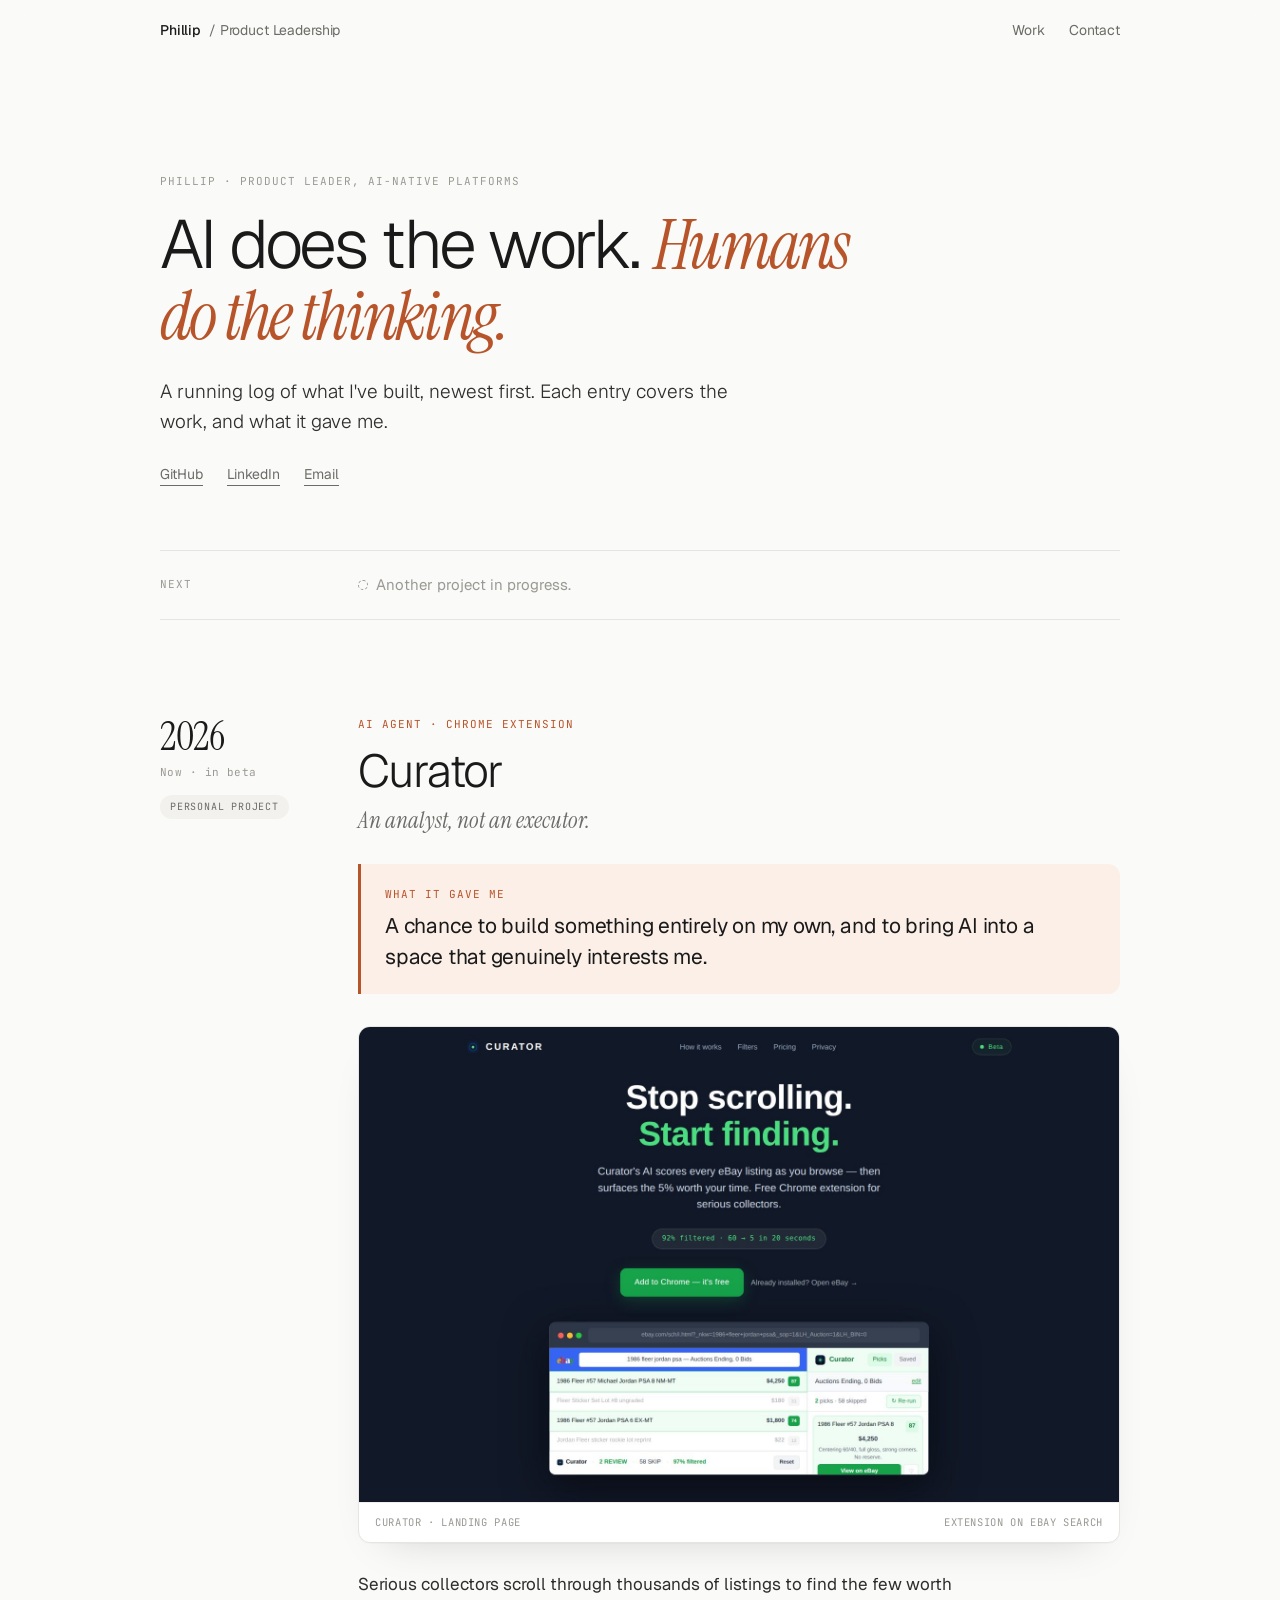
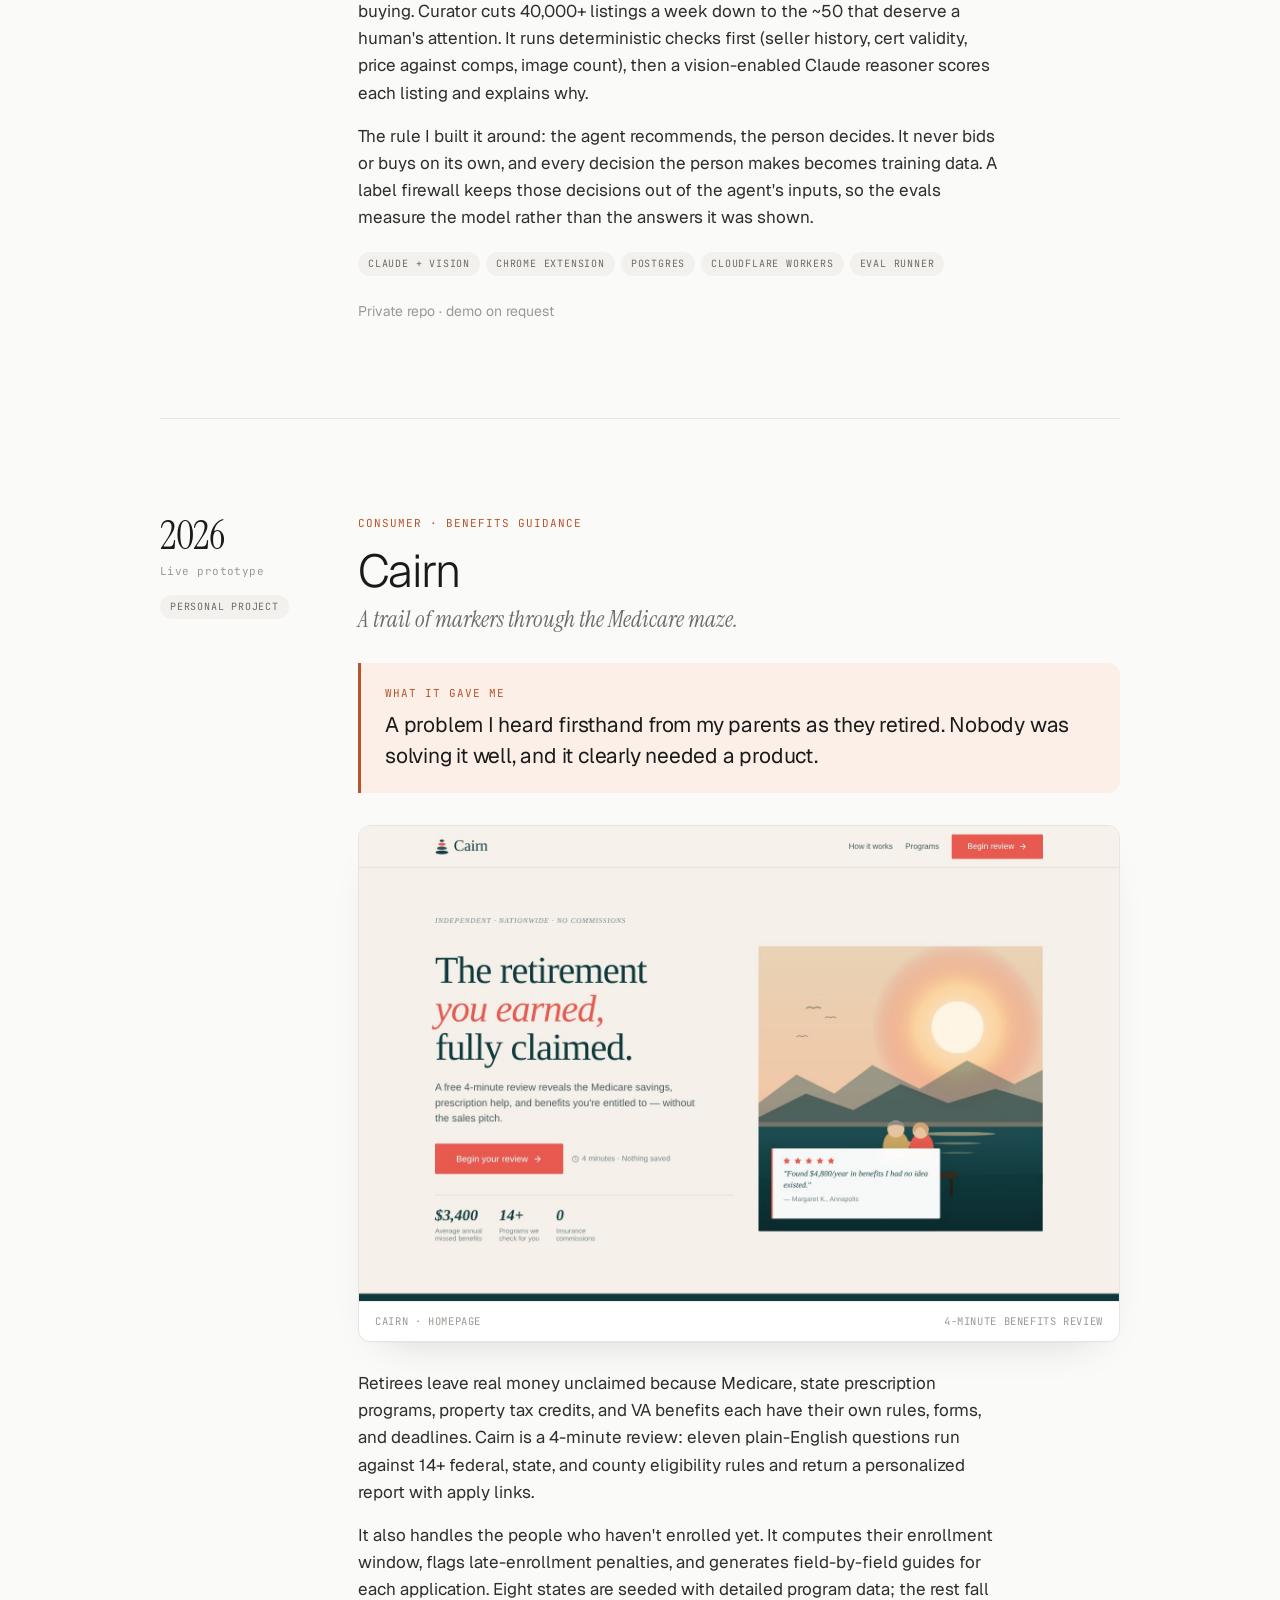
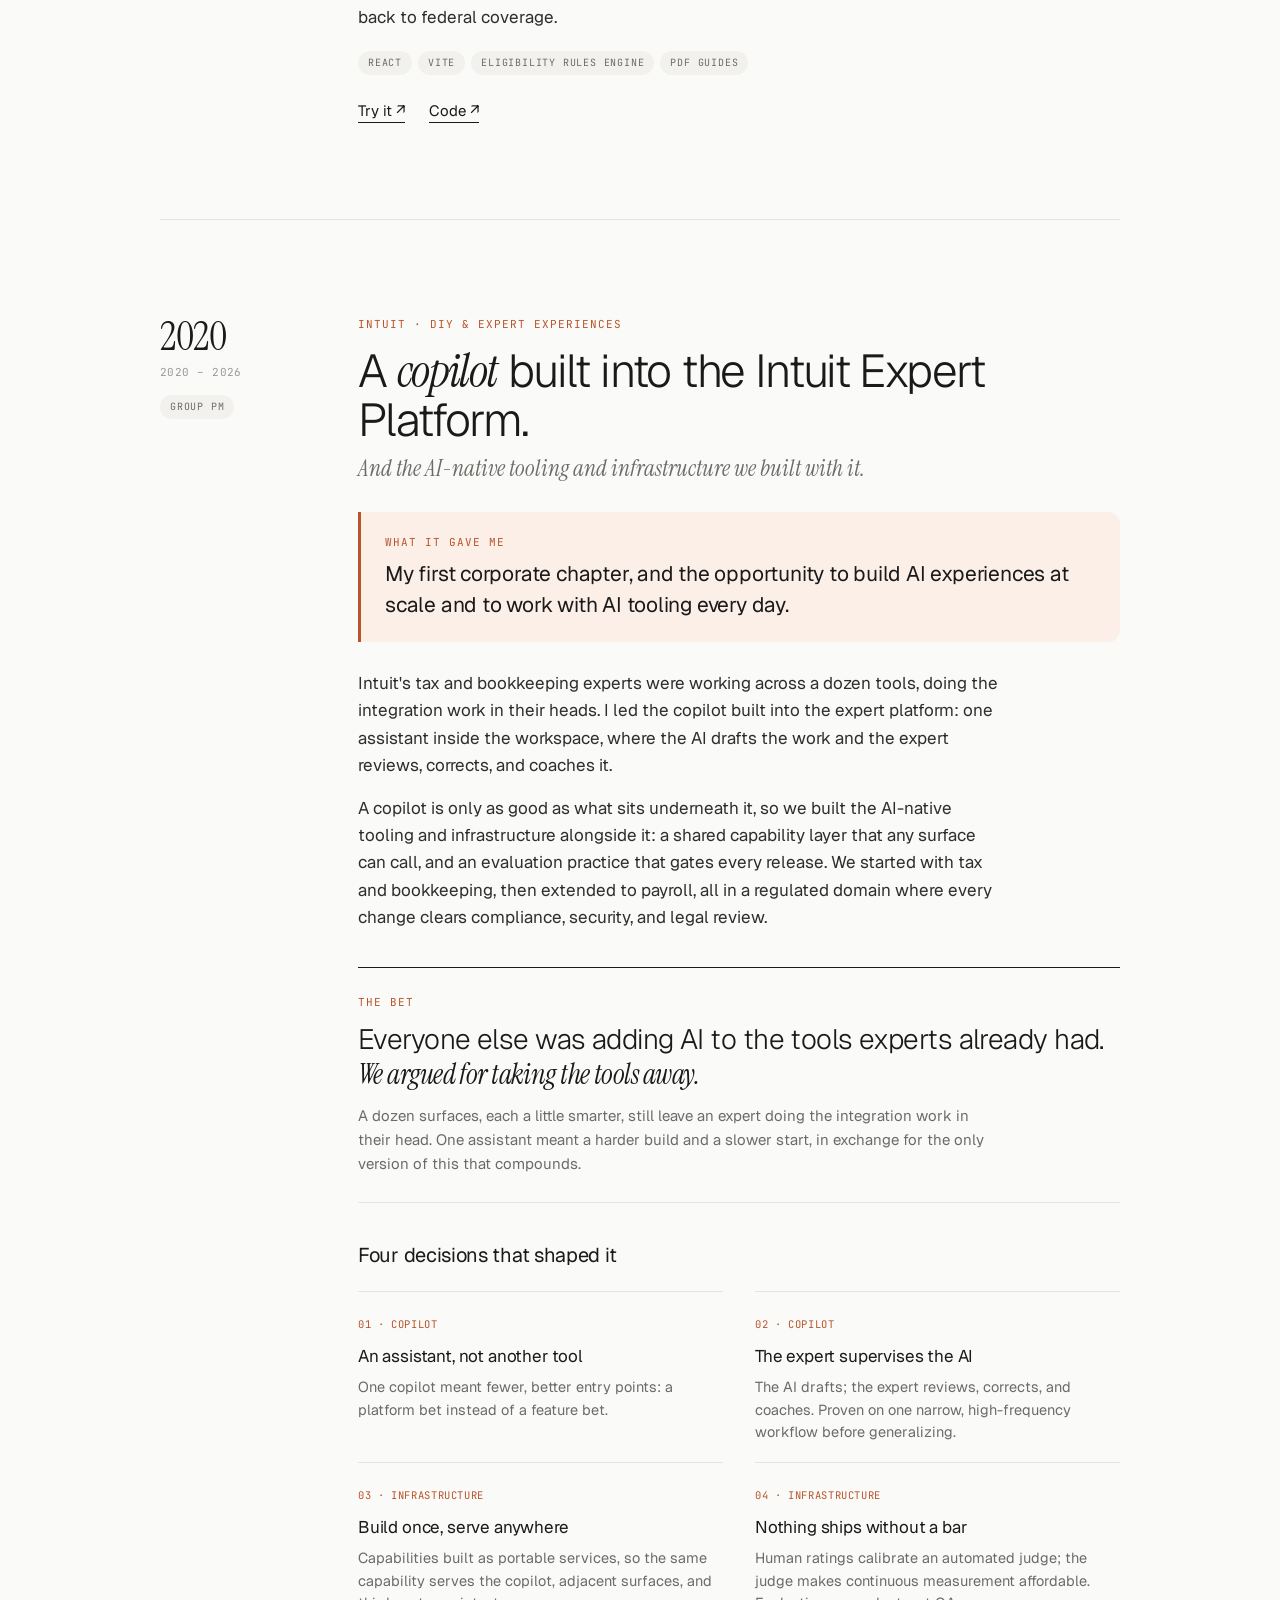
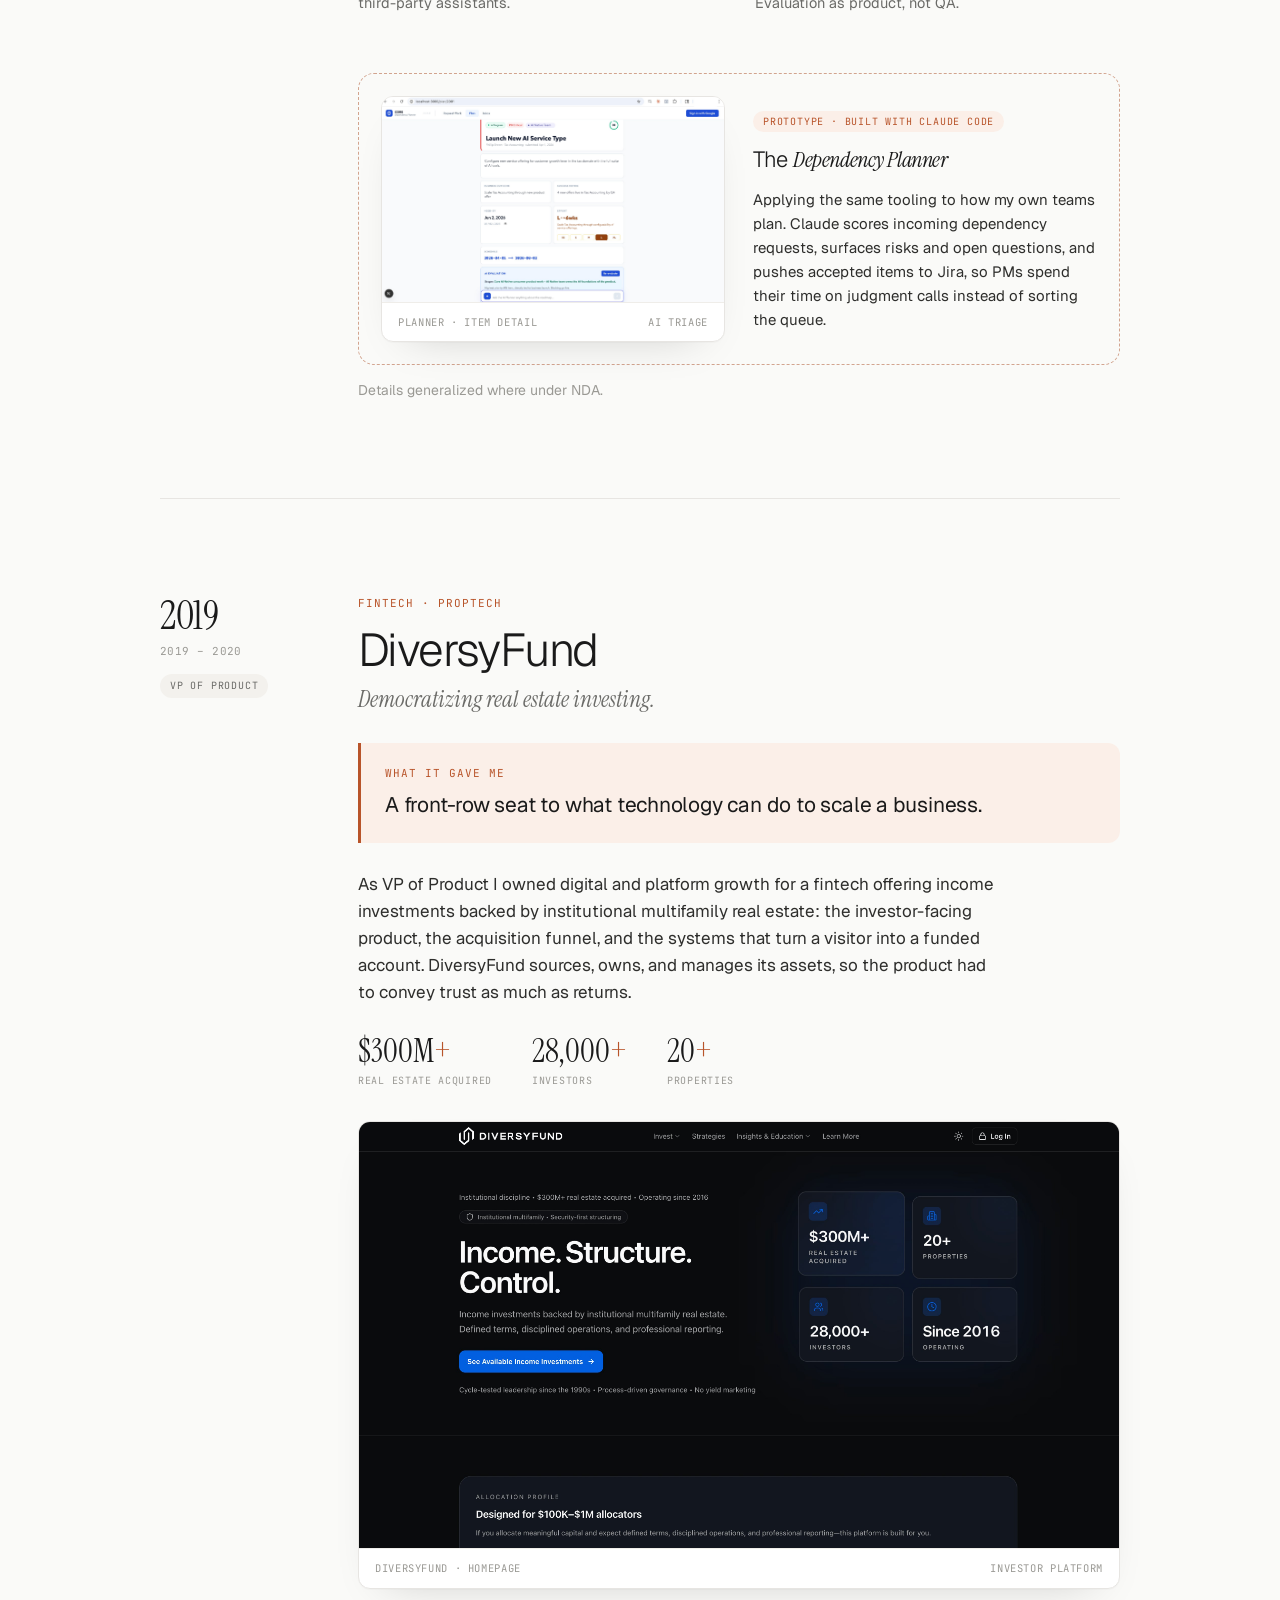
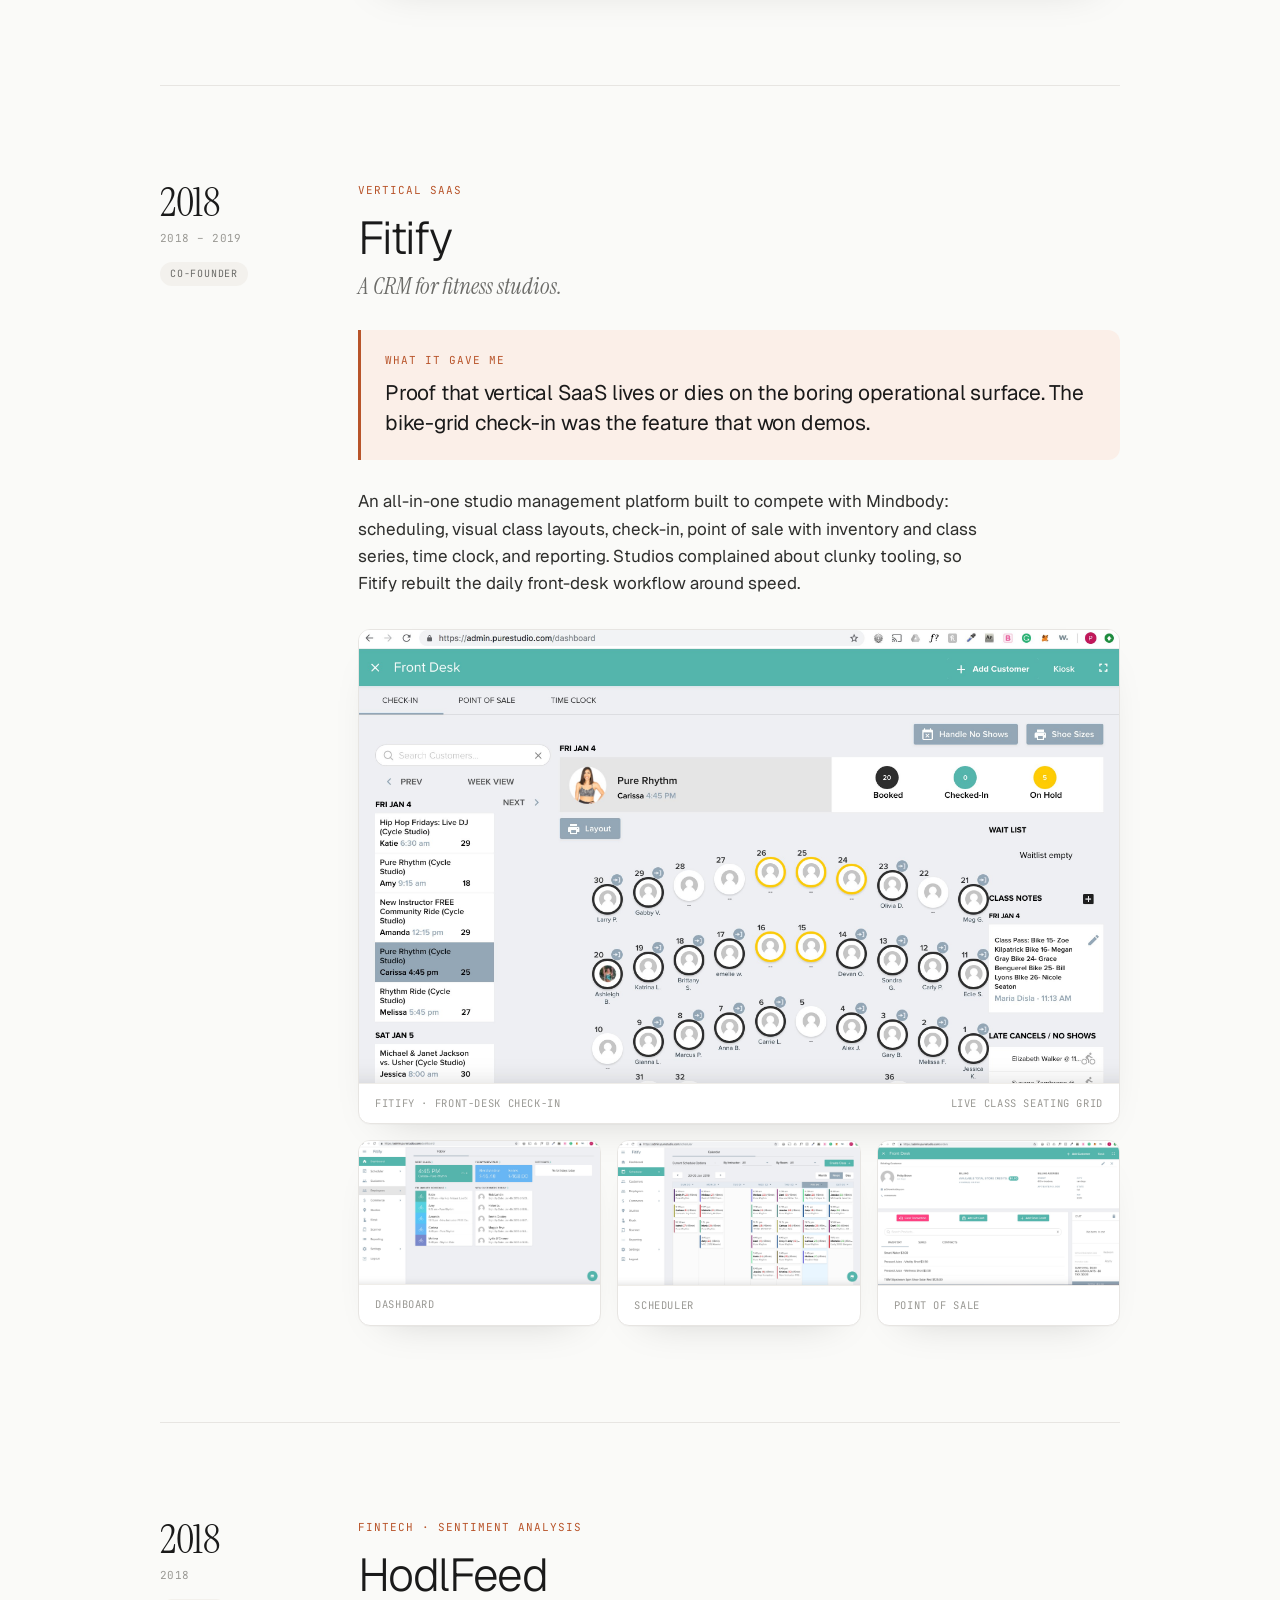
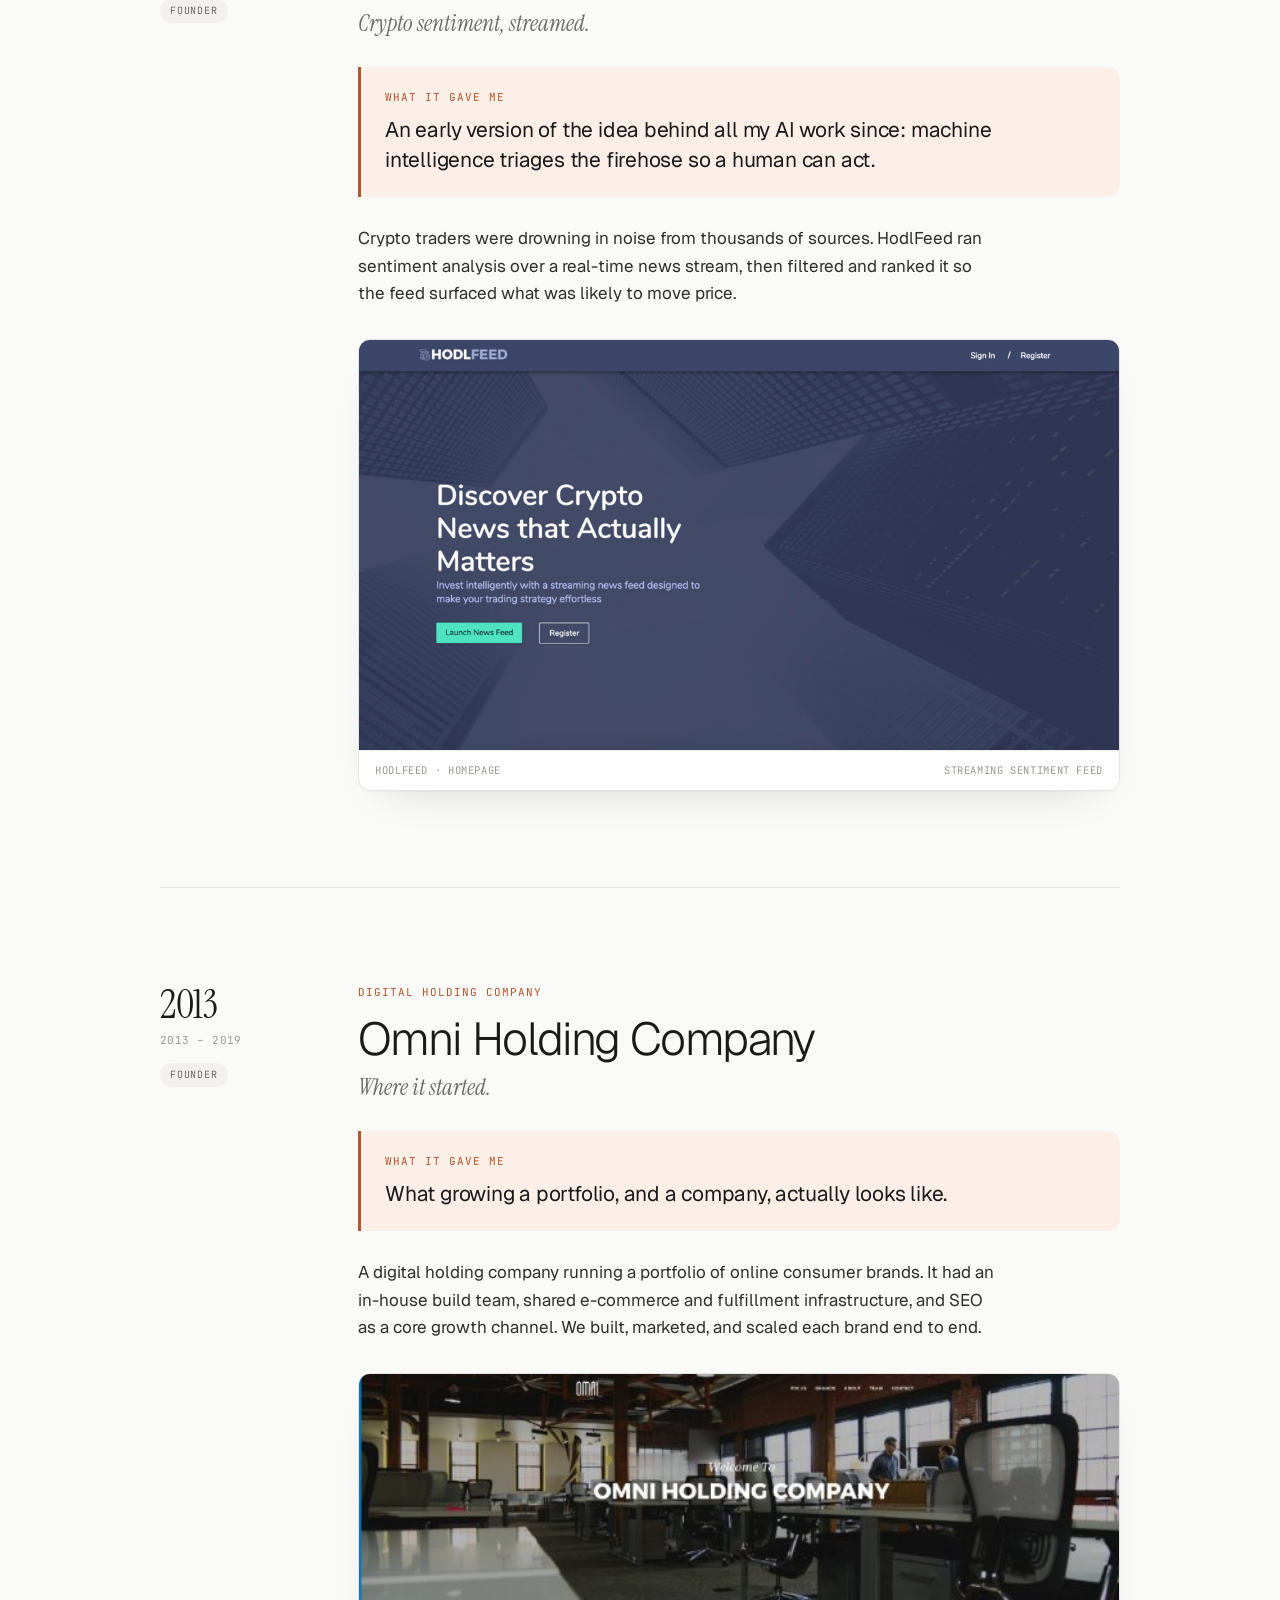
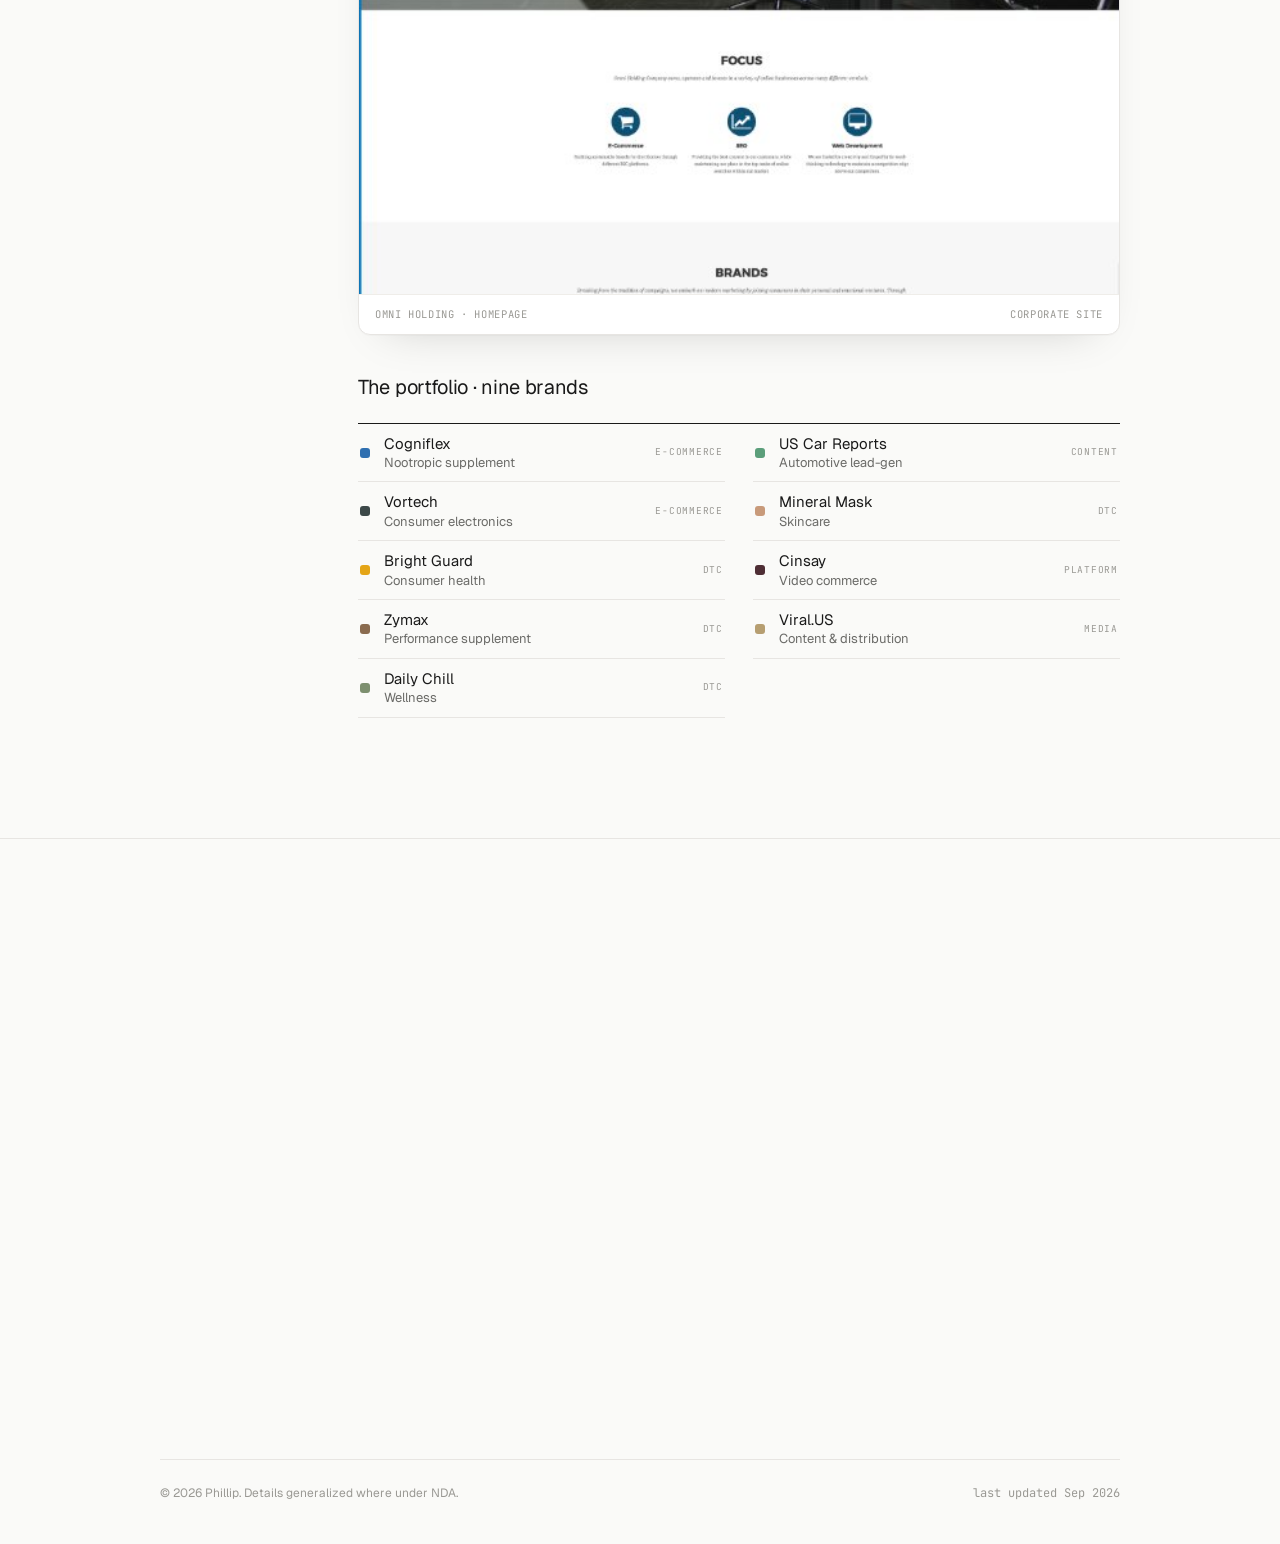
==== commit a30ac28c: "Remove the archive index from the masthead The timeline now starts right after the intro, so the fir" ====
--- a/index.html
+++ b/index.html
@@ -21,7 +21,7 @@
   <div class="wrap nav-row">
     <a href="#top" class="brand"><b>Phillip</b><span>/ Product Leadership</span></a>
     <nav class="nav-links" aria-label="Site">
-      <a href="#log">Work</a>
+      <a href="#work">Work</a>
       <a href="#contact">Contact</a>
     </nav>
   </div>
@@ -46,22 +46,13 @@
       <a href="mailto:philnb331@gmail.com" class="link">Email</a>
     </div>
 
-    <nav class="archive rise d3" id="log" aria-label="Entries">
-      <a href="#curator"><span class="a-year">2026</span><span class="a-title">Curator <em>— building on my own</em></span><span class="a-kind">Personal project</span></a>
-      <a href="#cairn"><span class="a-year">2026</span><span class="a-title">Cairn <em>— a problem from home</em></span><span class="a-kind">Personal project</span></a>
-      <a href="#intuit"><span class="a-year">2020 – 26</span><span class="a-title">Intuit <em>— building AI at scale</em></span><span class="a-kind">Group PM</span></a>
-      <a href="#diversyfund"><span class="a-year">2019 – 20</span><span class="a-title">DiversyFund <em>— technology as a growth lever</em></span><span class="a-kind">VP of Product</span></a>
-      <a href="#fitify"><span class="a-year">2018 – 19</span><span class="a-title">Fitify <em>— the boring surface wins</em></span><span class="a-kind">Co-founder</span></a>
-      <a href="#hodlfeed"><span class="a-year">2018</span><span class="a-title">HodlFeed <em>— triaging the firehose</em></span><span class="a-kind">Founder</span></a>
-      <a href="#omni"><span class="a-year">2013 – 19</span><span class="a-title">Omni Holding <em>— growing a company</em></span><span class="a-kind">Founder</span></a>
-    </nav>
   </section>
 
-  <div class="wrap timeline">
+  <div class="wrap timeline" id="work">
 
     <!--
-      To add a new entry, copy an <article class="entry"> block, place it here at
-      the top (newest first), and add a matching line to the archive list above.
+      To add a new entry, copy an <article class="entry"> block and place it here
+      at the top (newest first).
     -->
     <div class="next reveal">
       <span class="label">Next</span>
--- a/styles.css
+++ b/styles.css
@@ -94,24 +94,6 @@
 .masthead-links { margin-top: 26px; display: flex; flex-wrap: wrap; gap: 8px 24px; font-size: 14px; color: var(--muted); }
 .masthead-links a:hover { color: var(--ink); }
 
-/* Archive index: the blog's table of contents */
-.archive { margin-top: clamp(40px, 6vw, 56px); border-top: 1px solid var(--ink); }
-.archive a {
-  display: grid; grid-template-columns: 110px 1fr auto; gap: 16px; align-items: baseline;
-  padding: 13px 0; border-bottom: 1px solid var(--line); transition: padding .25s ease, color .2s ease;
-}
-.archive a:hover { padding-left: 8px; }
-.archive a:hover .a-title { color: var(--accent); }
-.a-year { font-family: var(--mono); font-size: 12px; color: var(--faint); }
-.a-title { font-size: 17px; letter-spacing: -0.01em; transition: color .2s ease; }
-.a-title em { color: var(--muted); font-size: 18px; }
-.a-kind { font-family: var(--mono); font-size: 10px; letter-spacing: .08em; text-transform: uppercase; color: var(--faint); white-space: nowrap; }
-@media (max-width: 640px) {
-  .archive a { grid-template-columns: 80px 1fr; }
-  .a-kind { display: none; }
-  .a-title em { display: block; font-size: 16px; }
-}
-
 /* ── Timeline entries ───────────────────────────────────── */
 .timeline { position: relative; padding-bottom: 24px; }
 .entry {
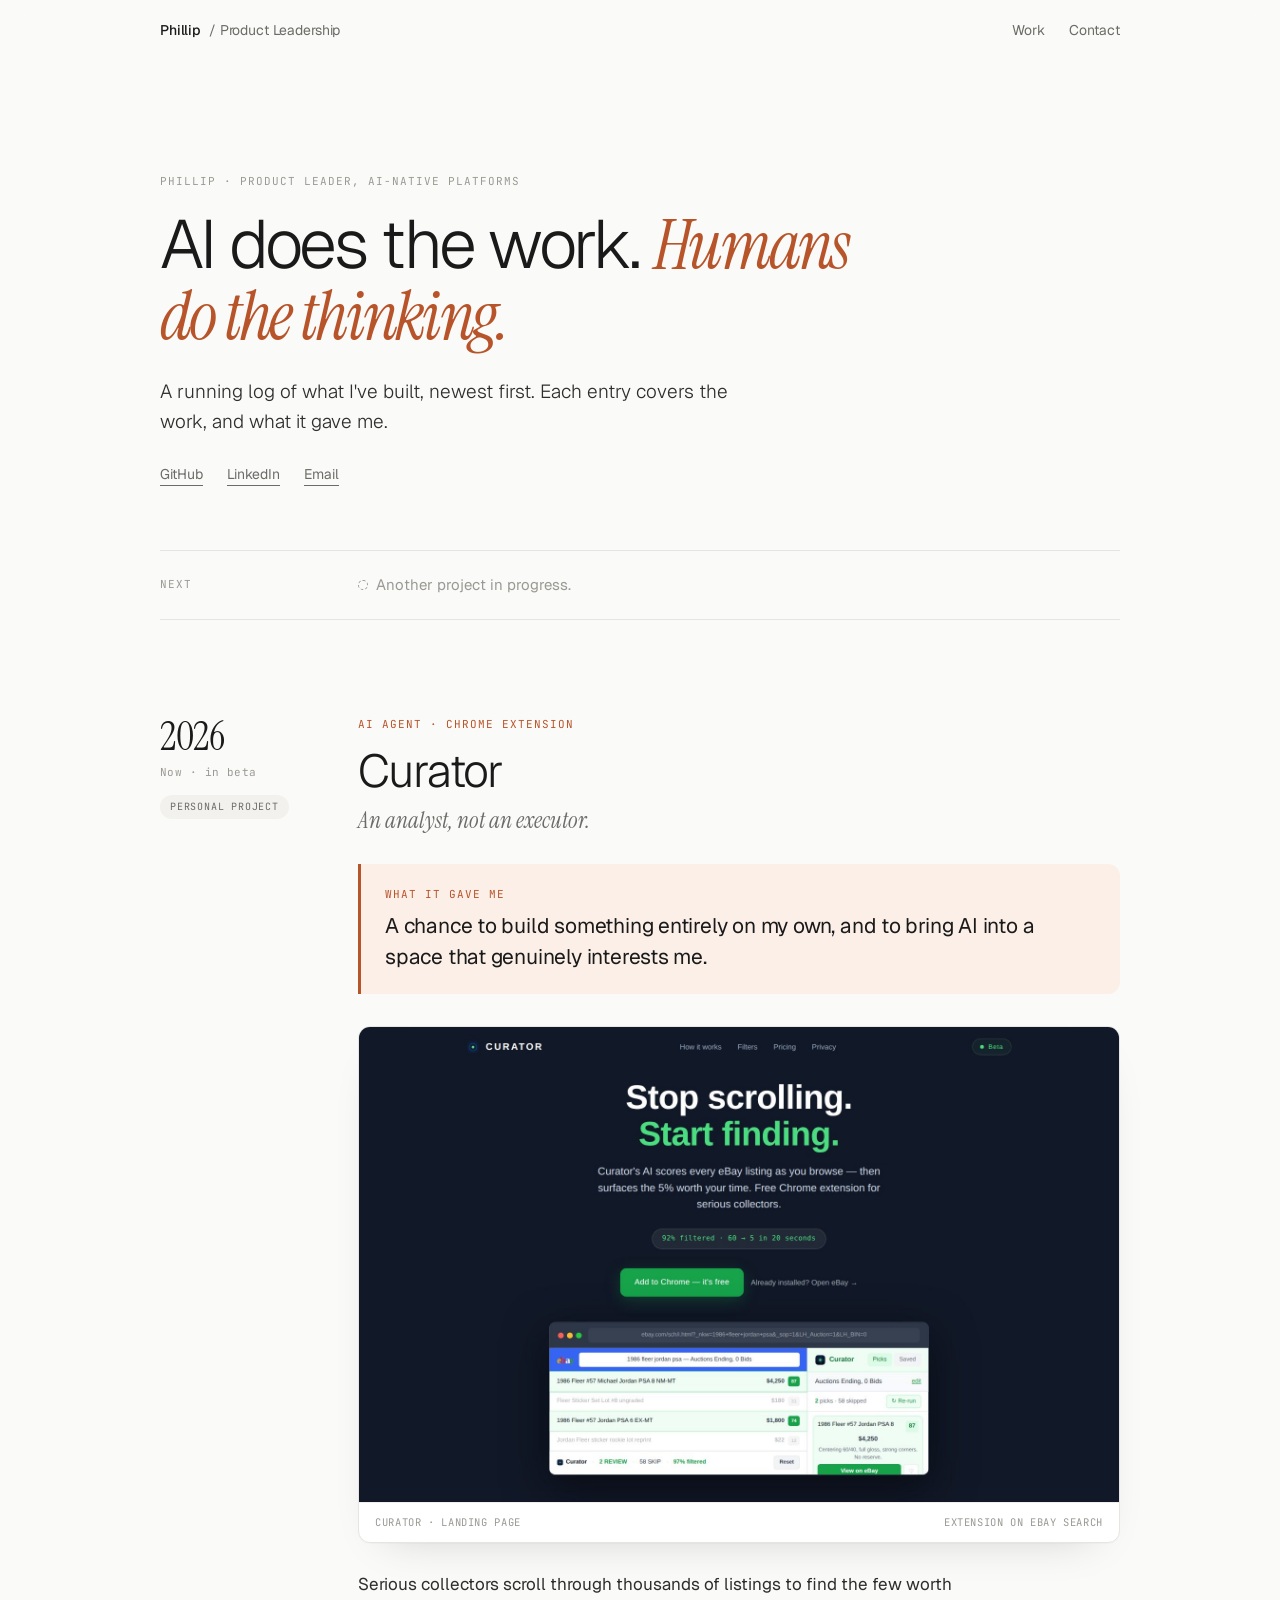
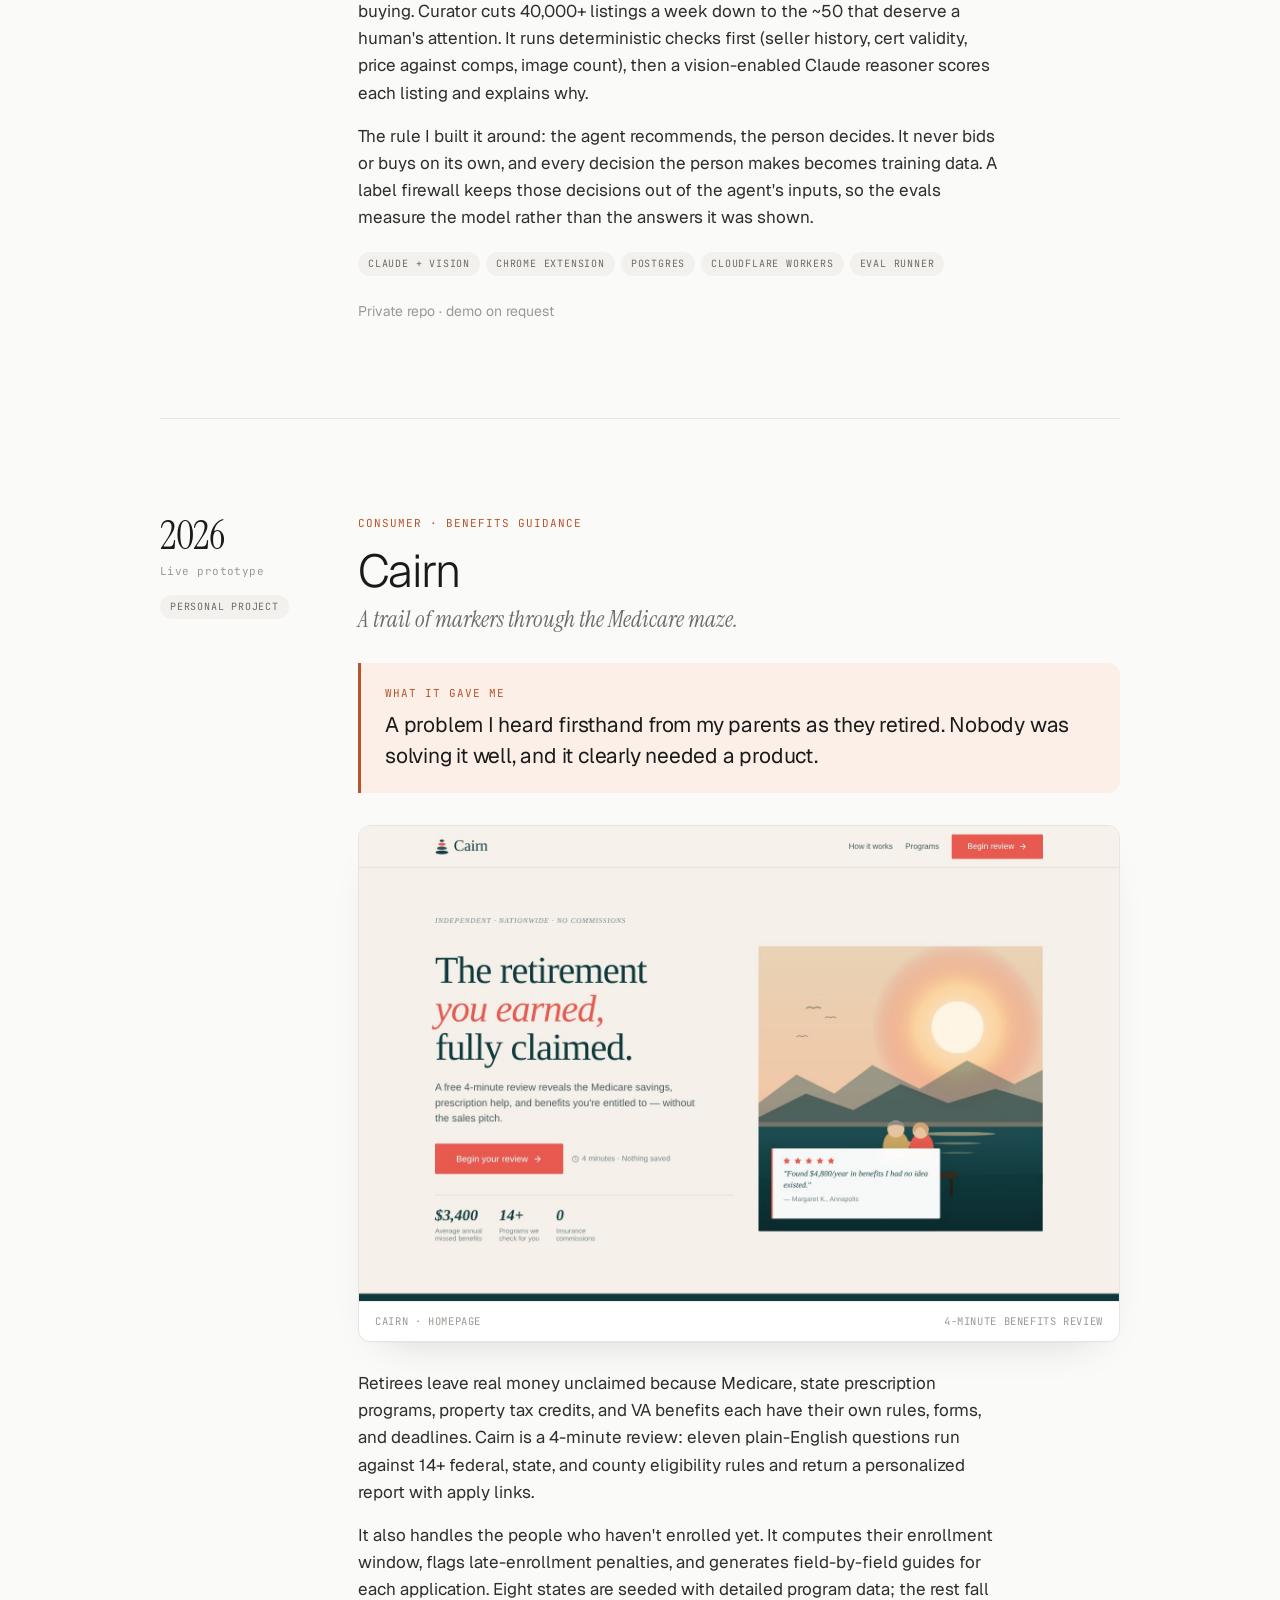
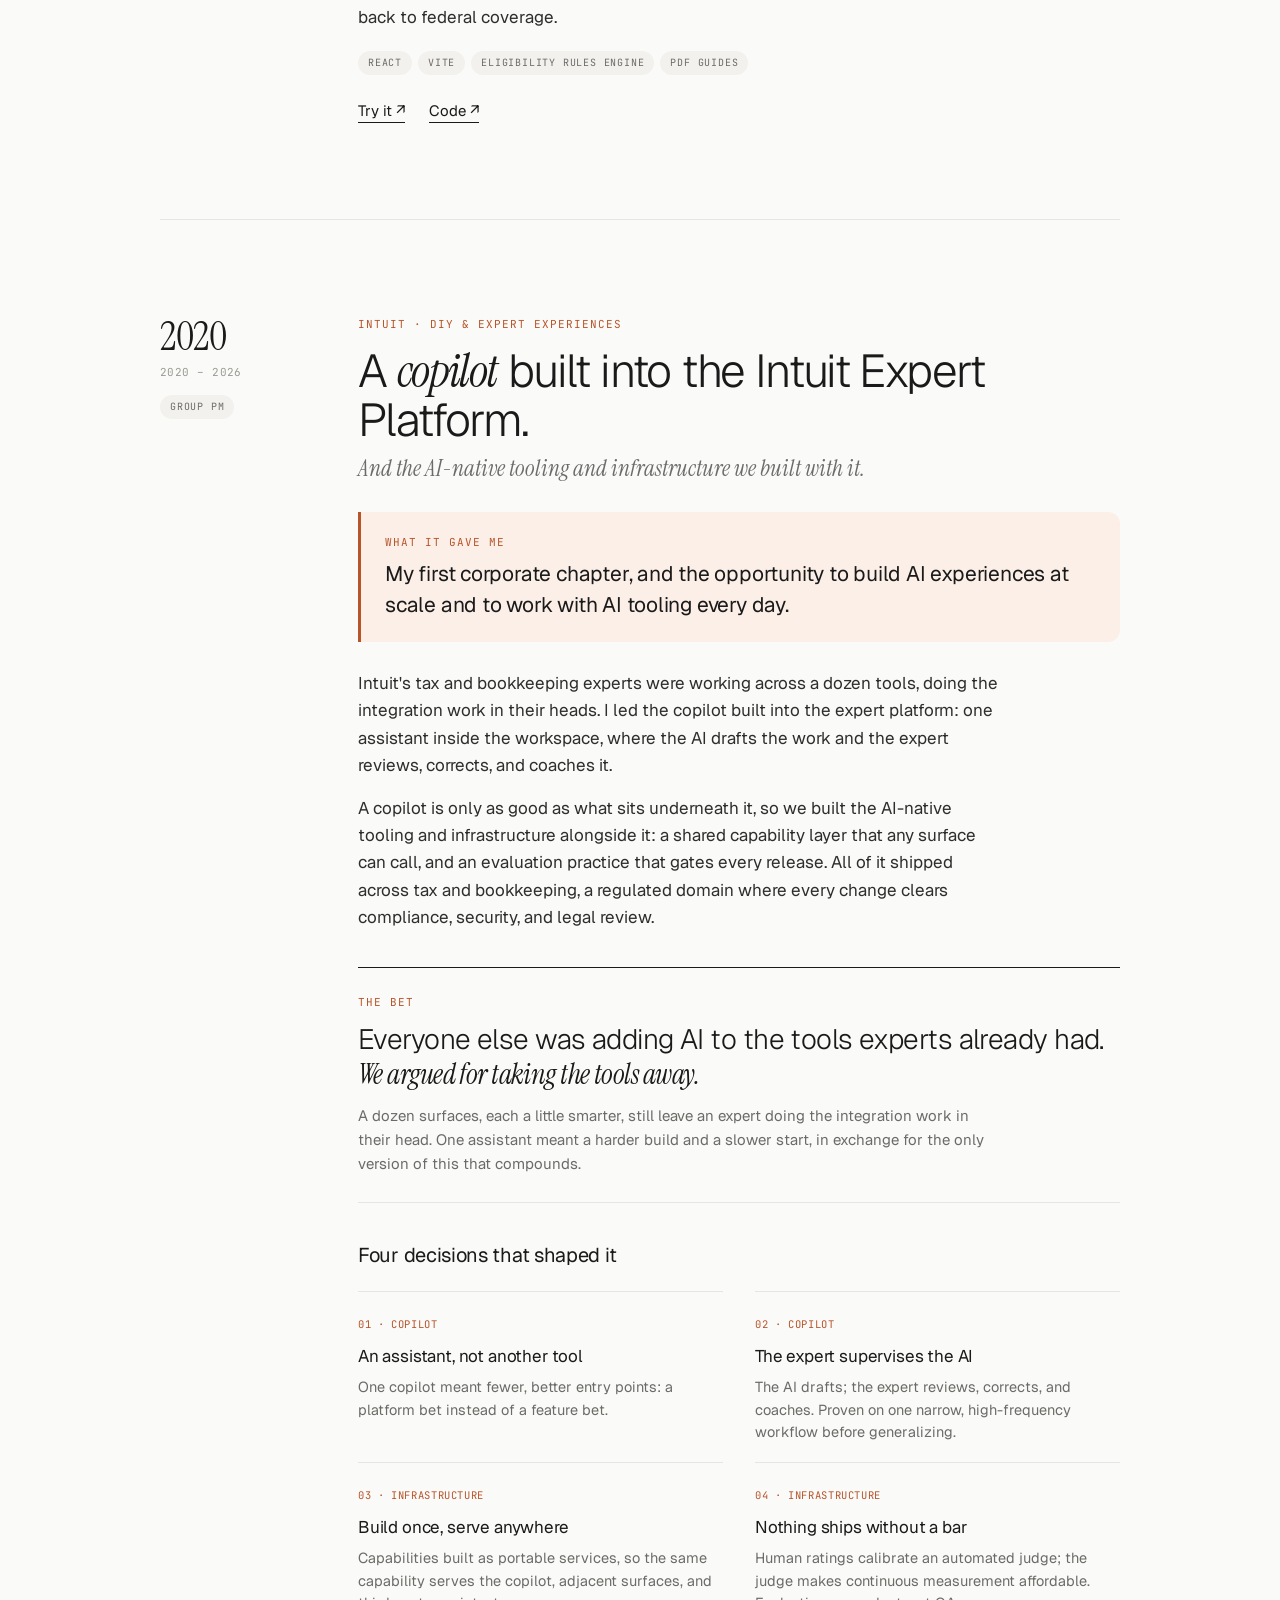
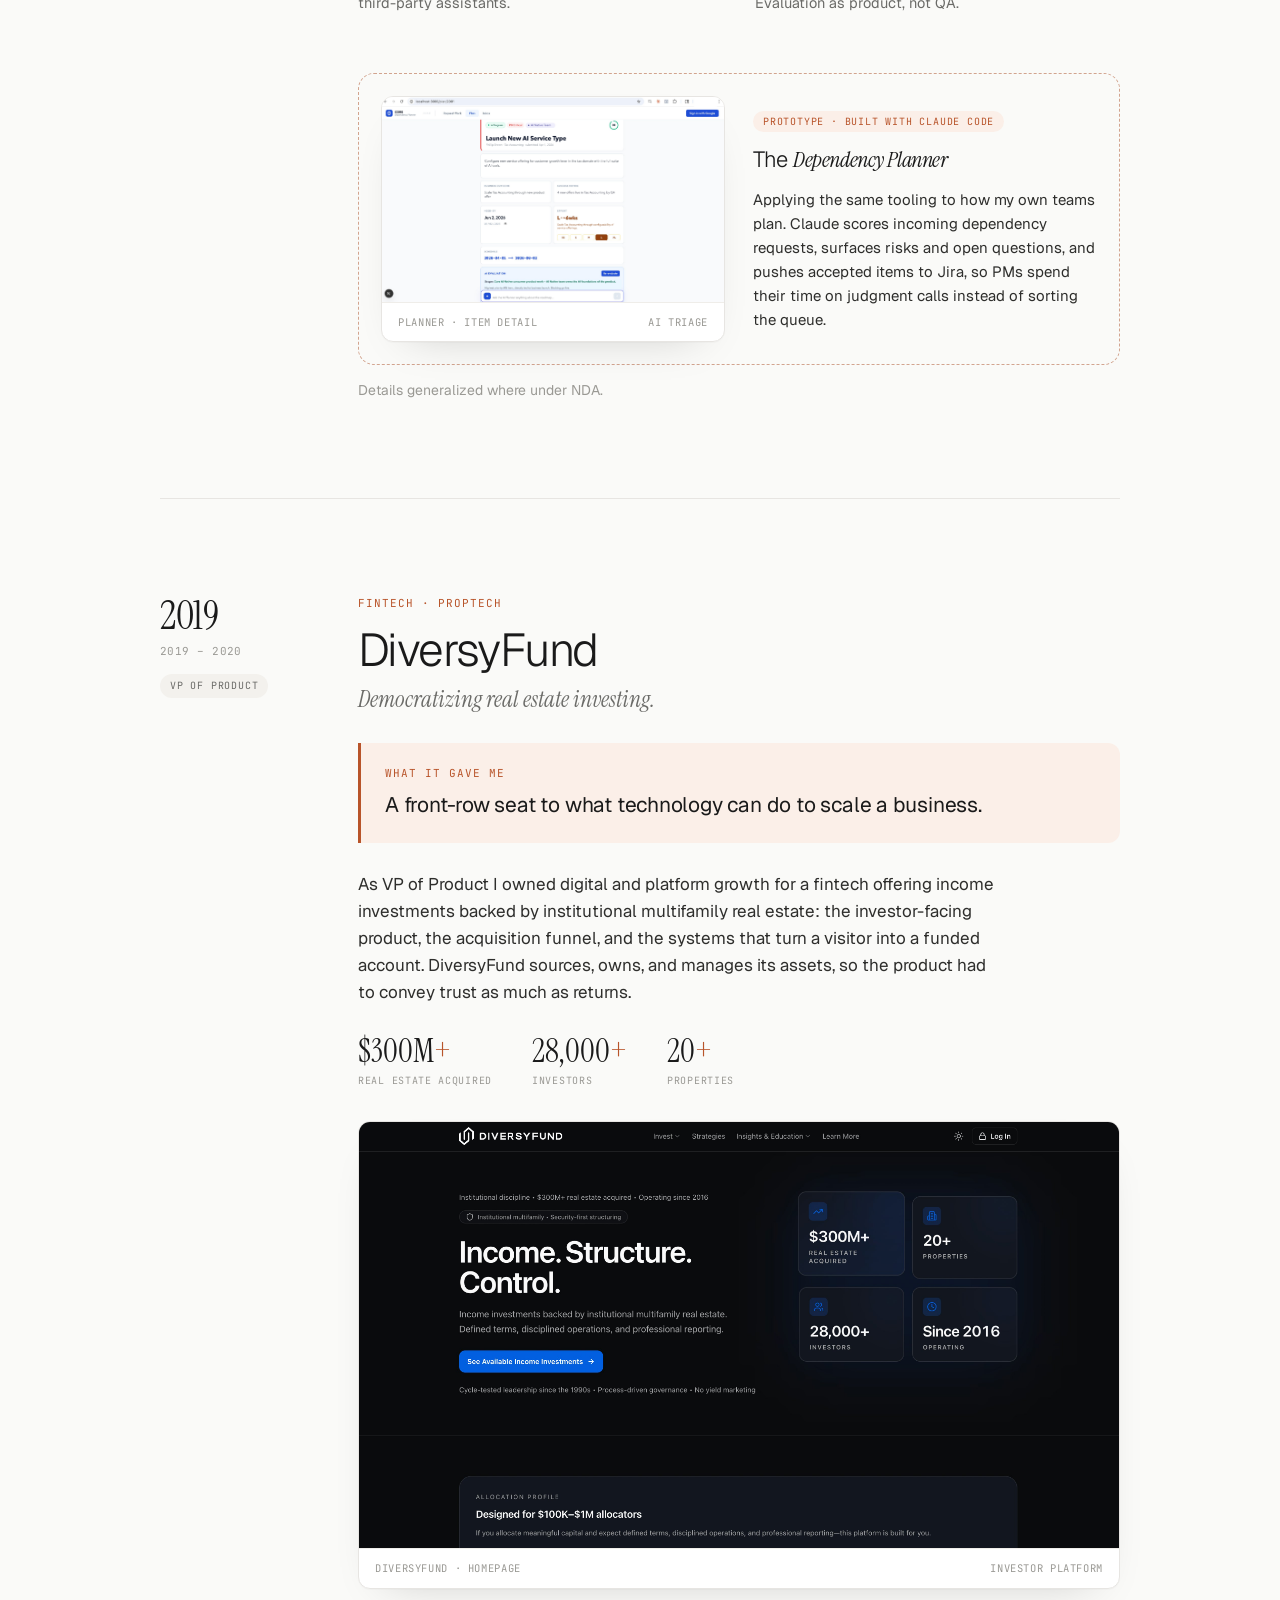
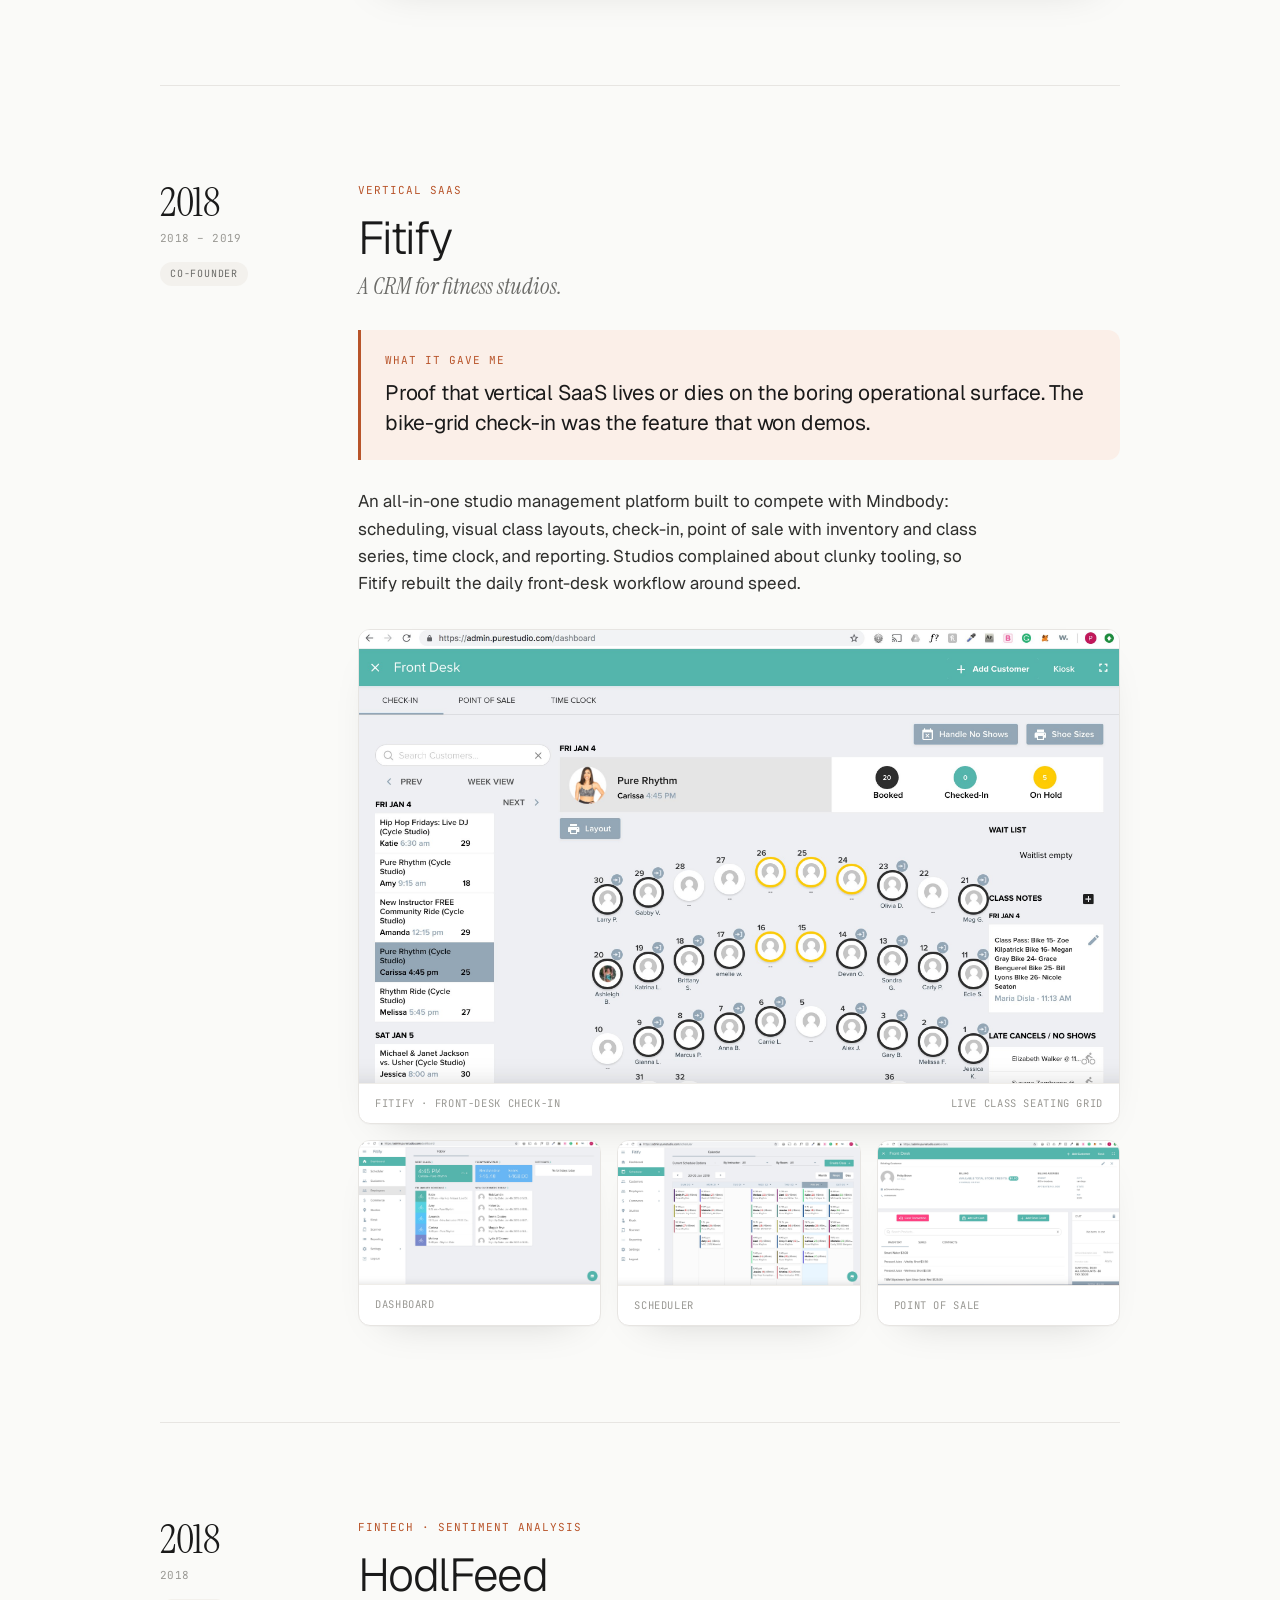
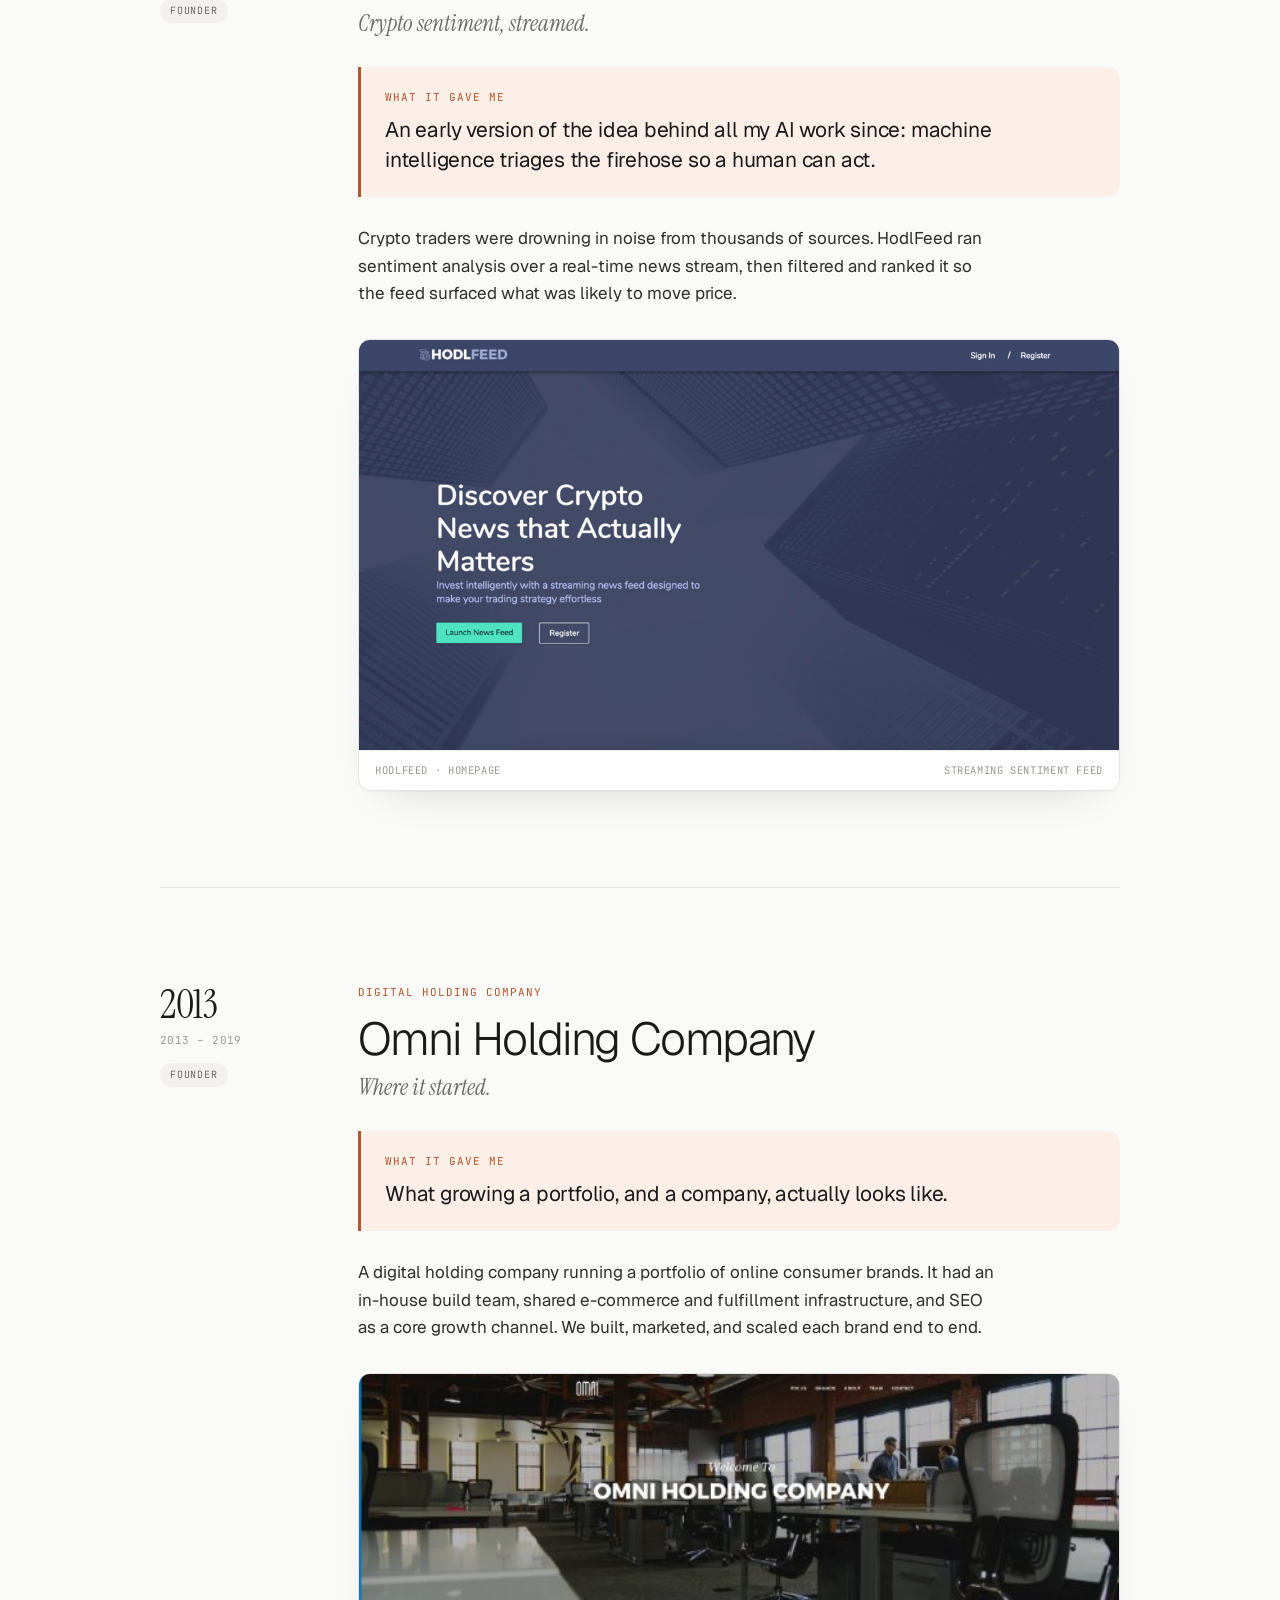
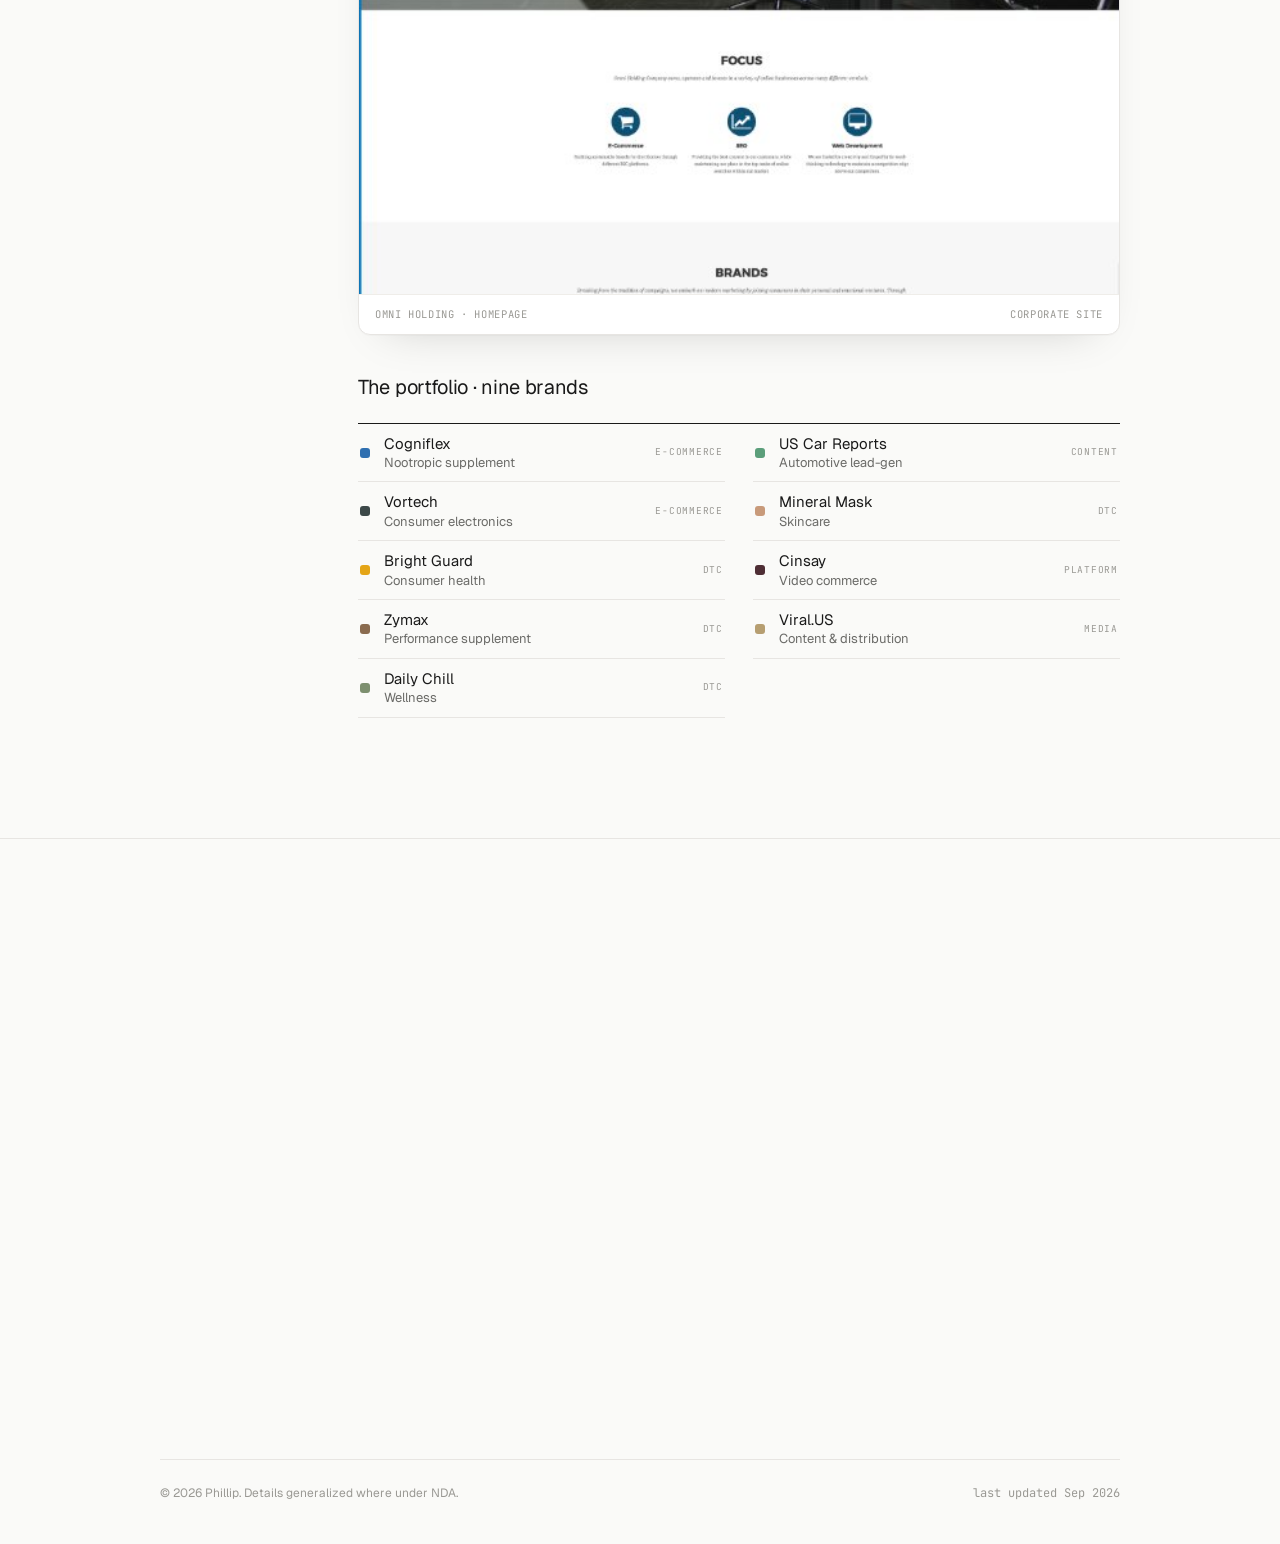
==== commit 5ffcf112: "Remove payroll mention from the Intuit entry Co-Authored-By: Claude Opus 5.5 <noreply@anthropic.com>" ====
--- a/index.html
+++ b/index.html
@@ -174,9 +174,8 @@
             A copilot is only as good as what sits underneath it, so we built the
             AI-native tooling and infrastructure alongside it: a shared capability layer
             that any surface can call, and an evaluation practice that gates every
-            release. We started with tax and bookkeeping, then extended to payroll, all
-            in a regulated domain where every change clears compliance, security, and
-            legal review.
+            release. All of it shipped across tax and bookkeeping, a regulated domain
+            where every change clears compliance, security, and legal review.
           </p>
         </div>
 
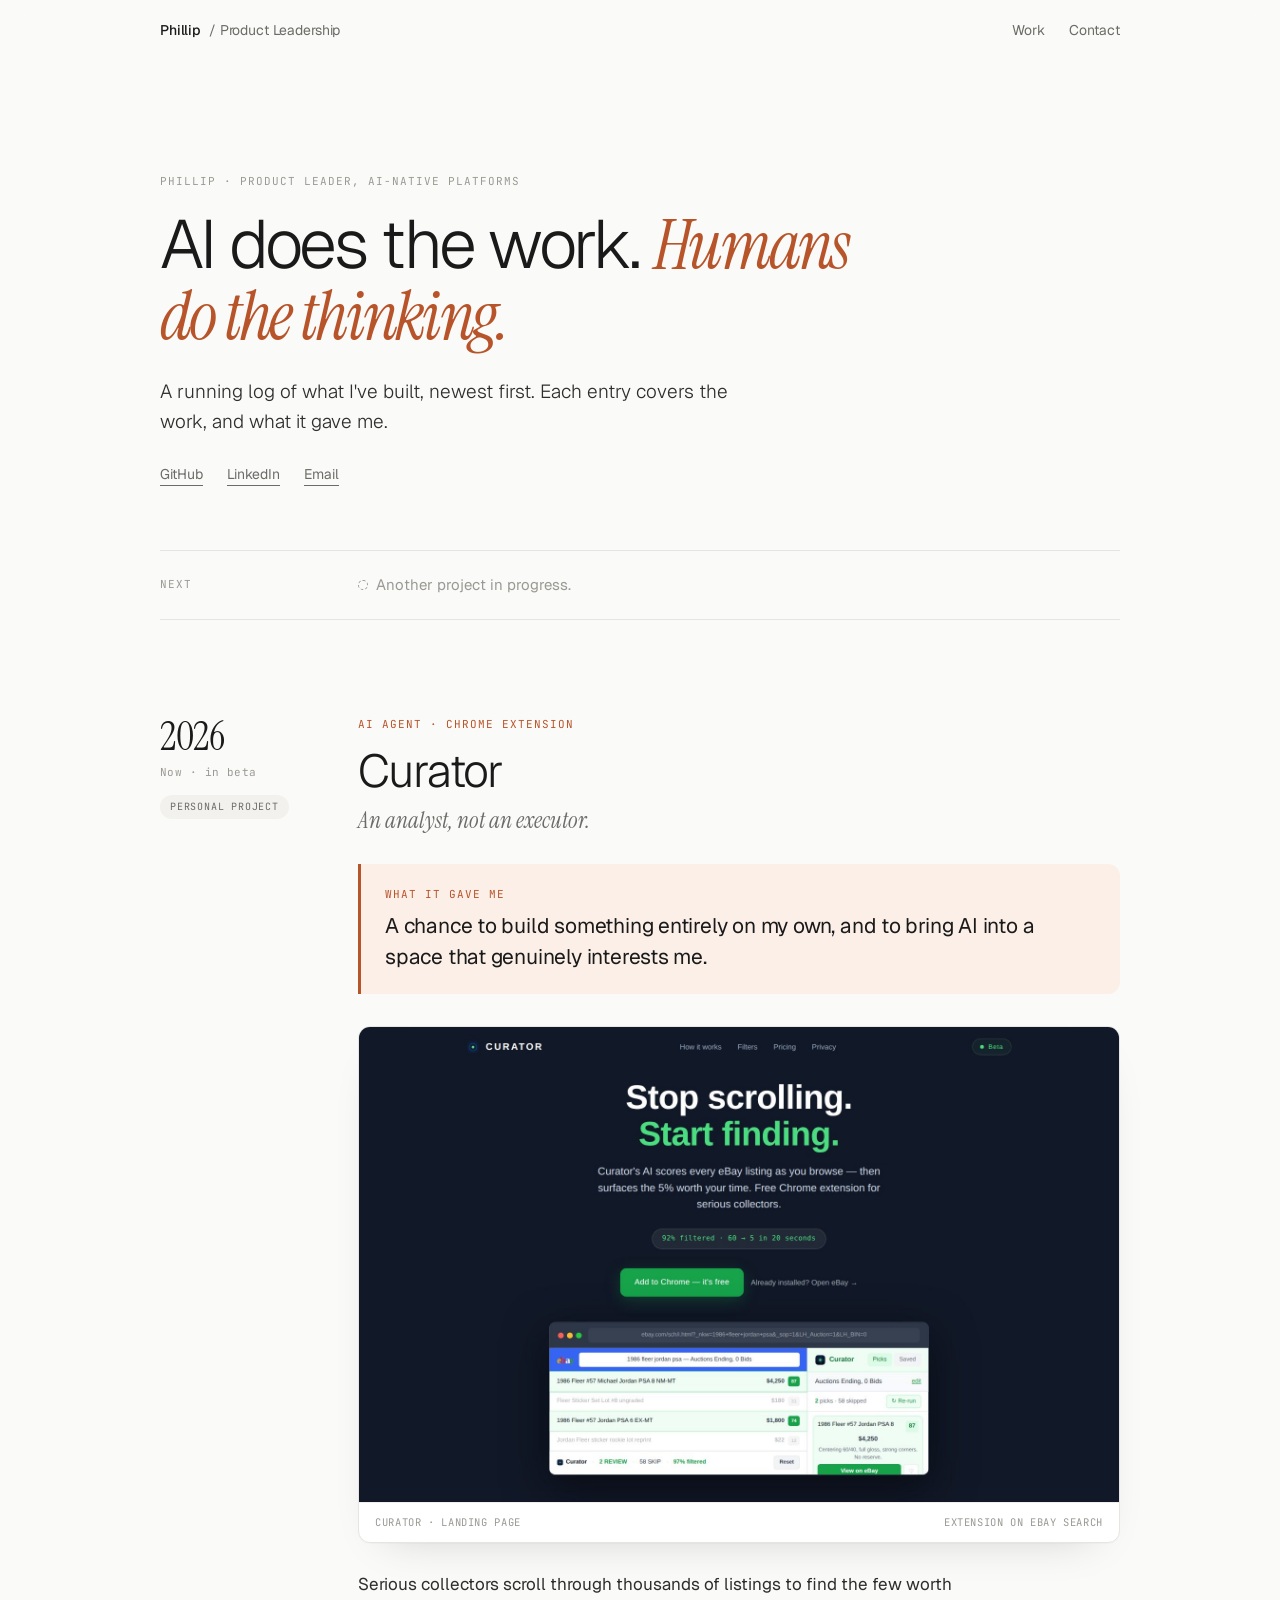
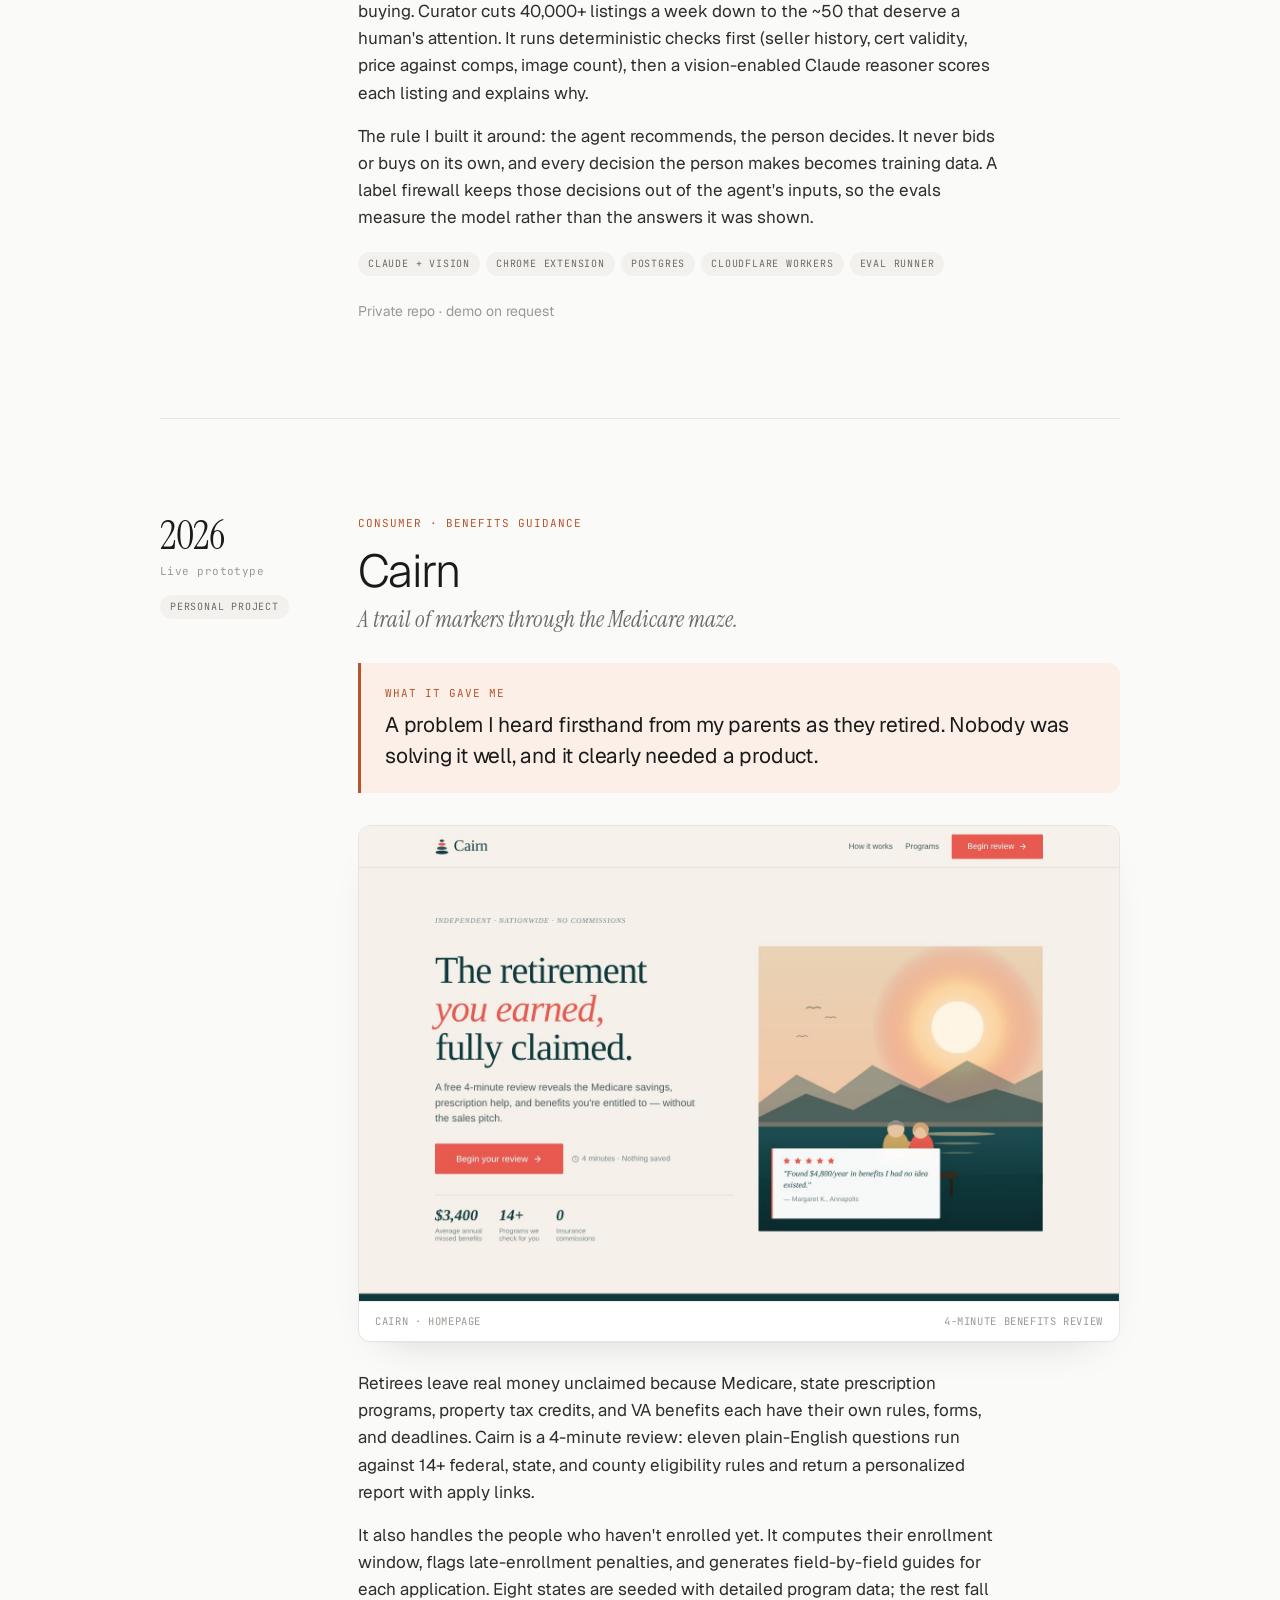
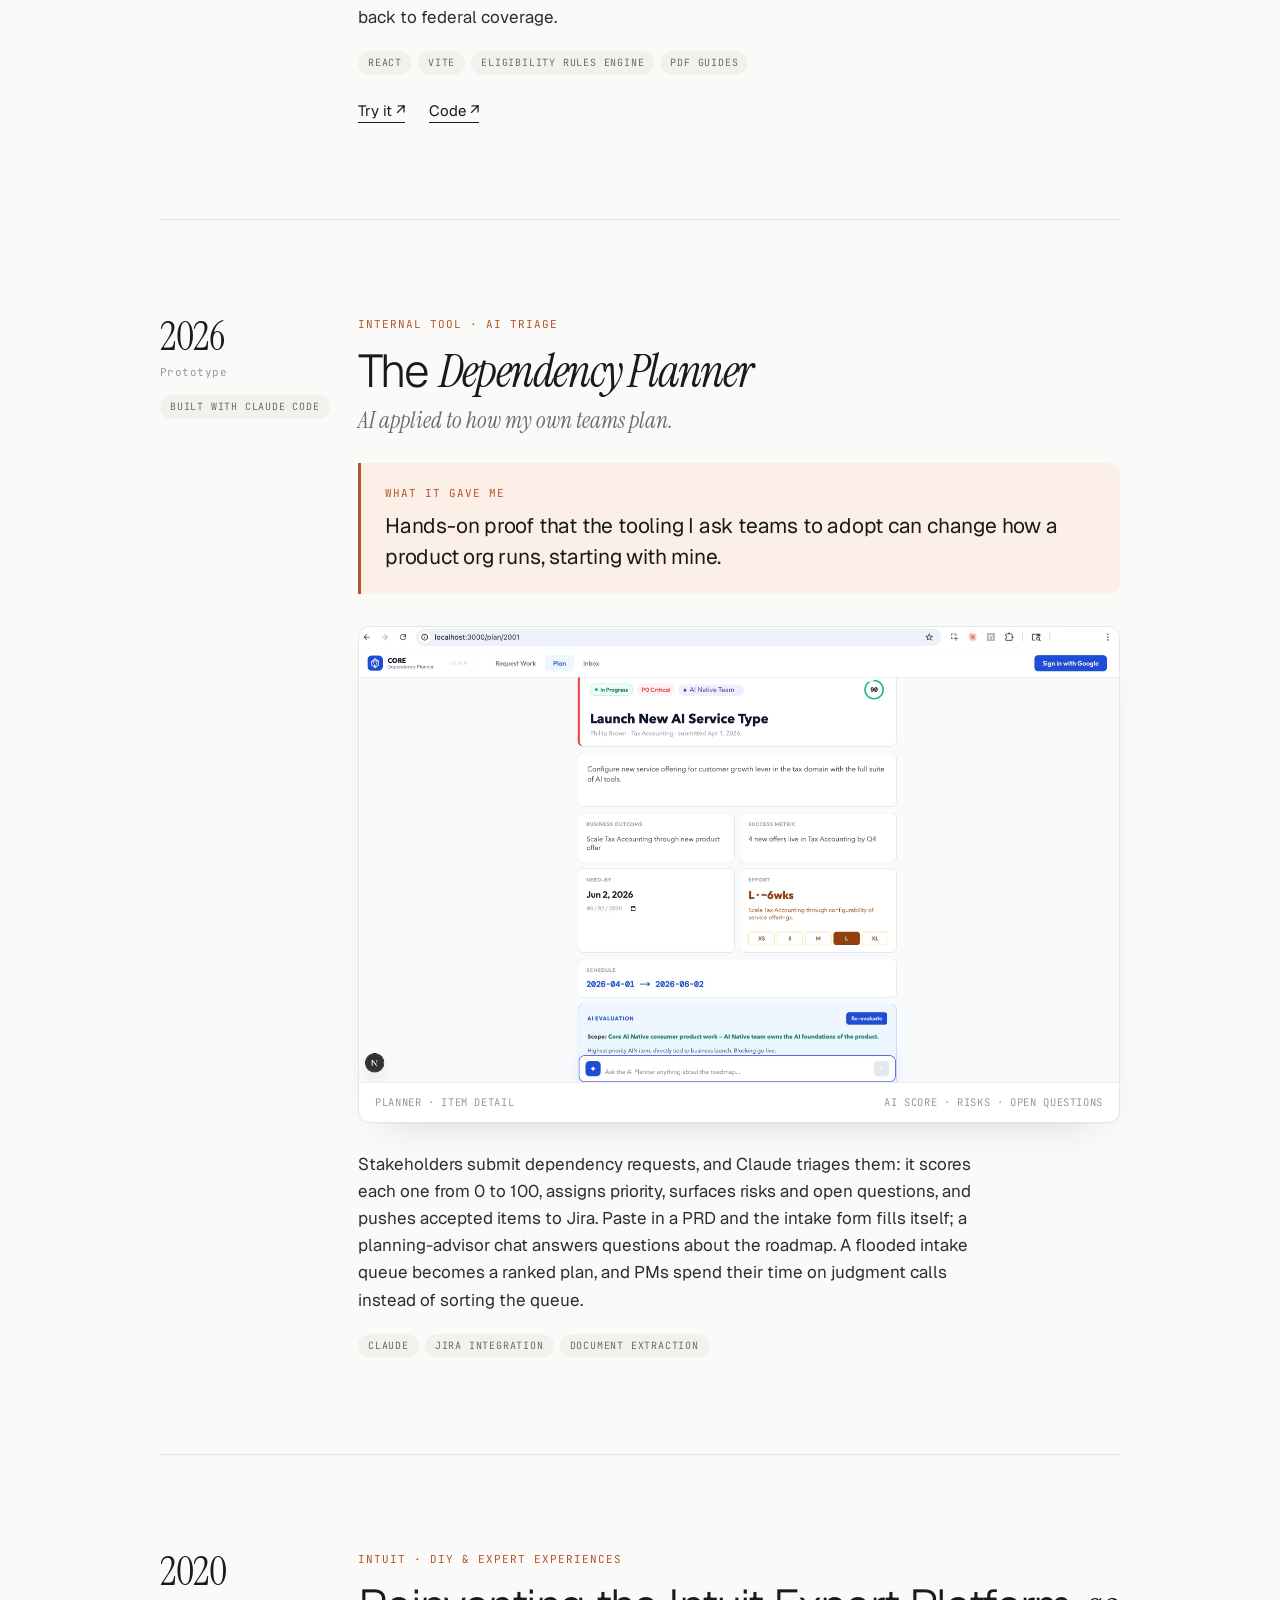
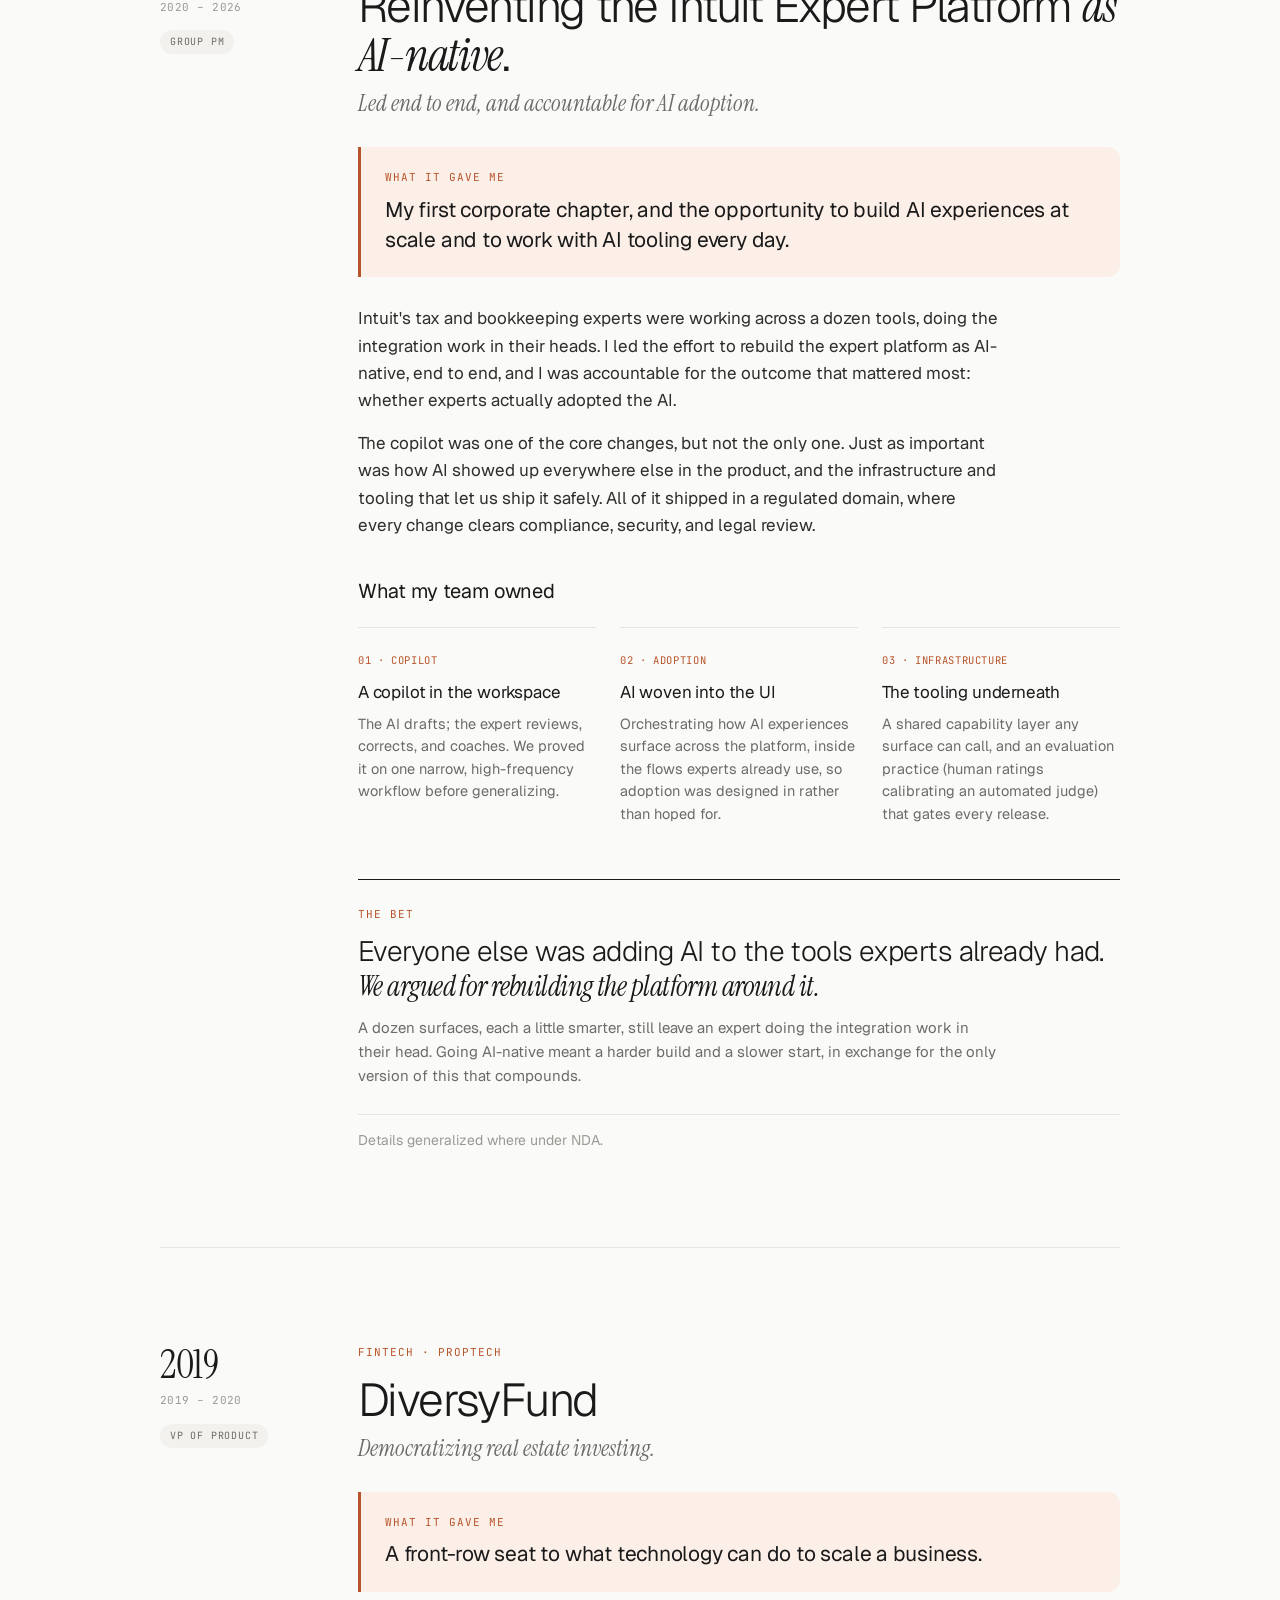
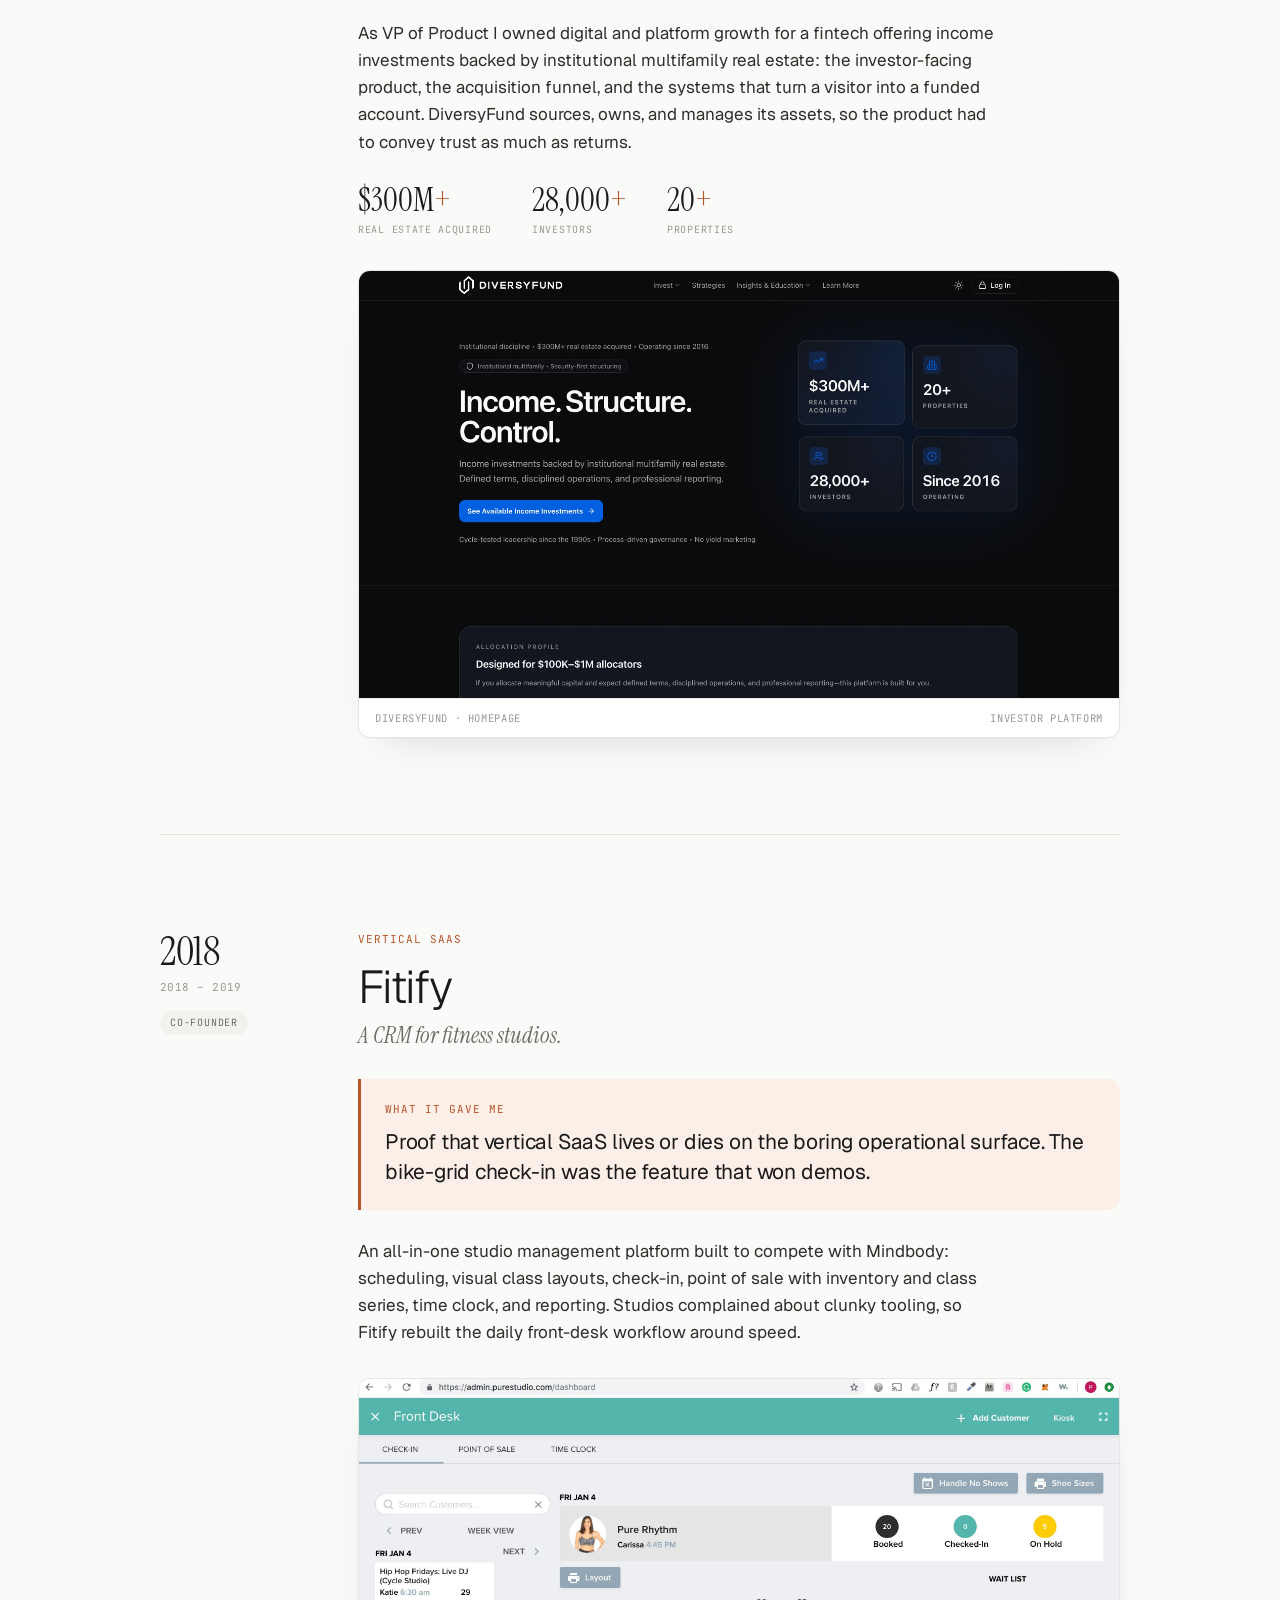
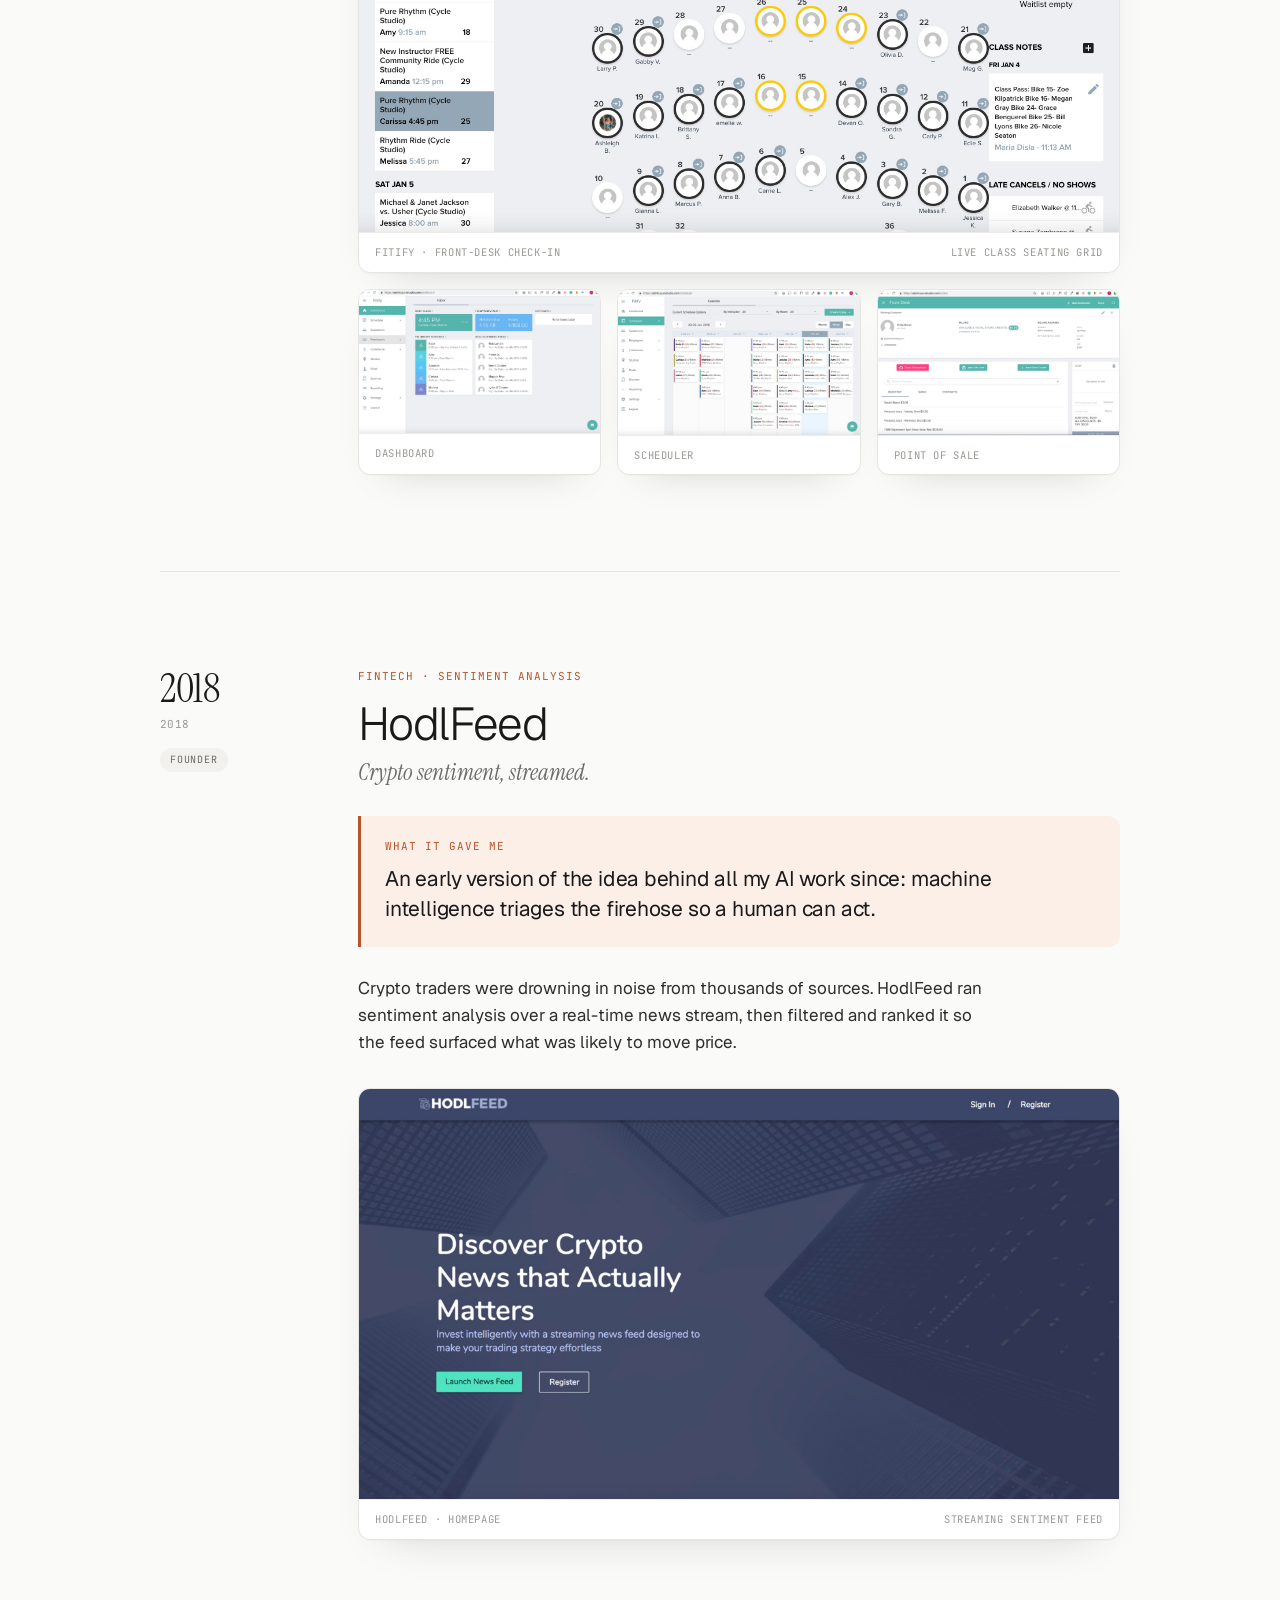
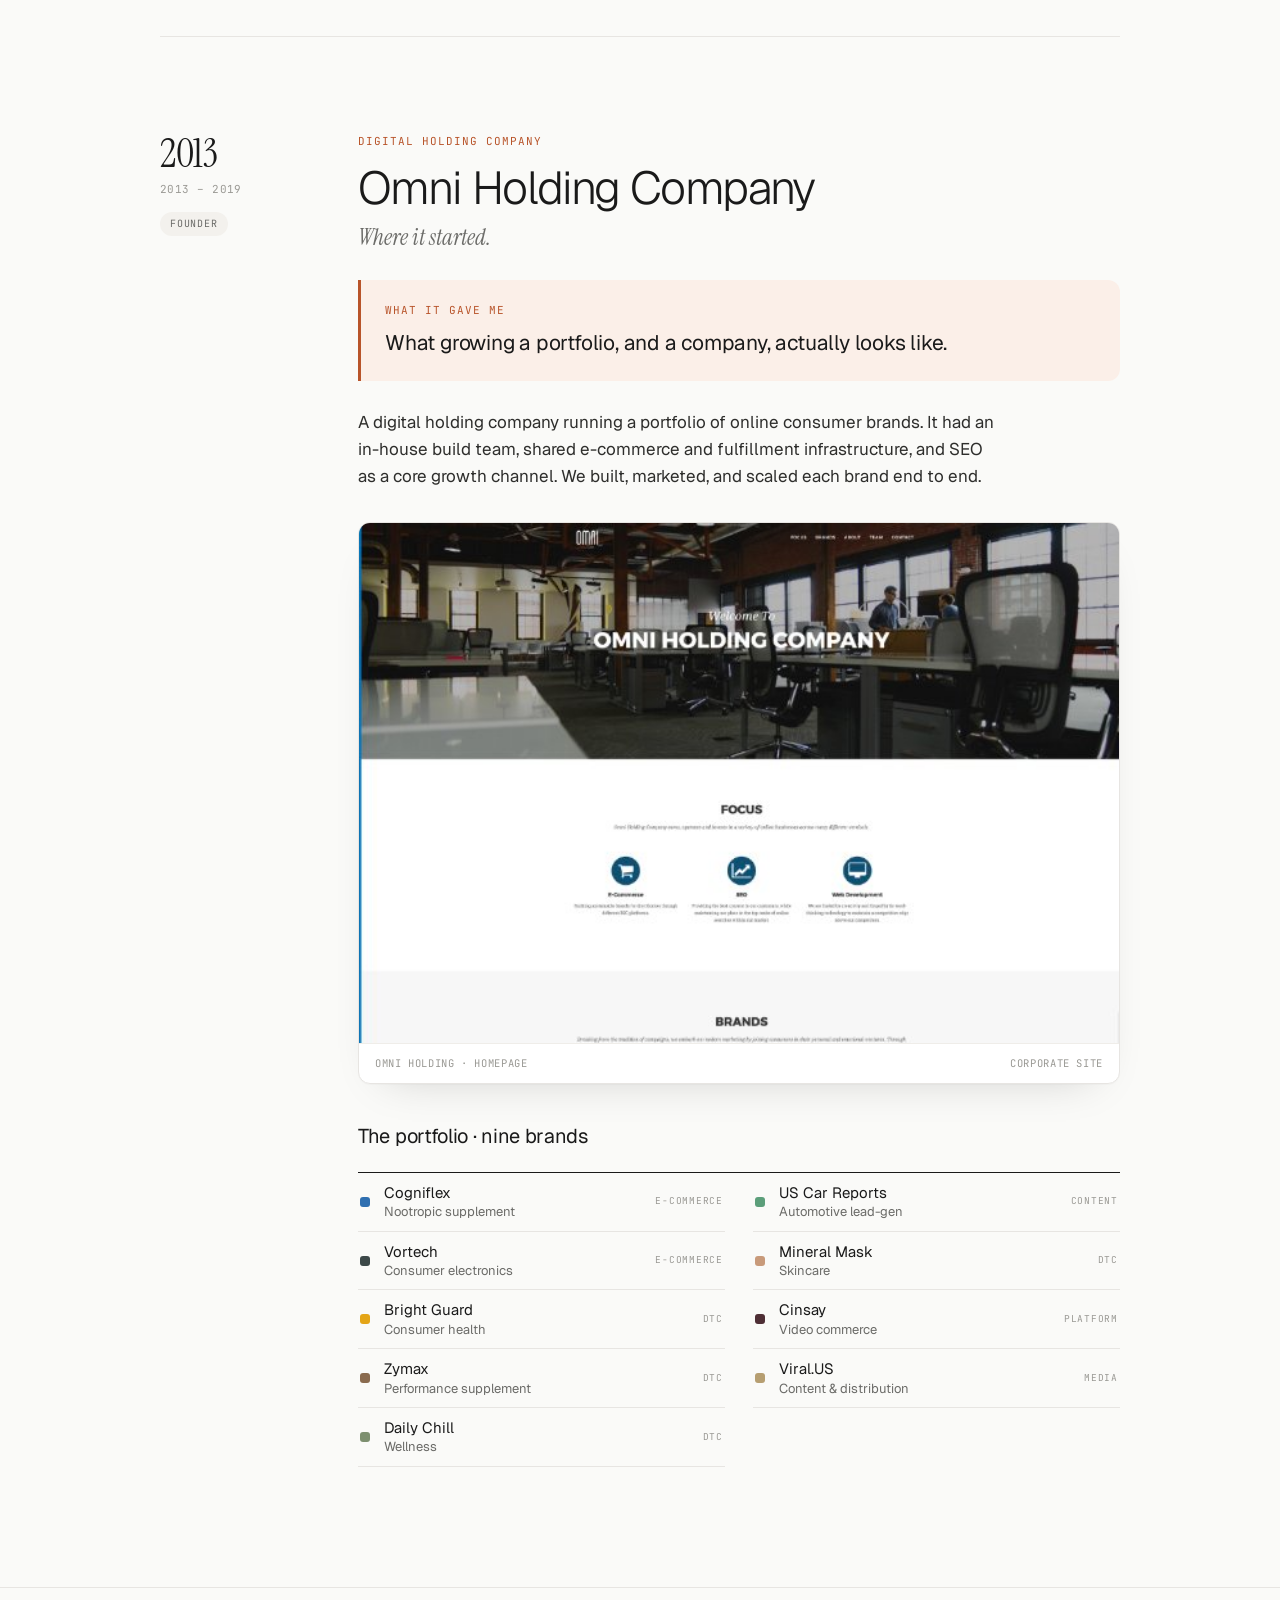
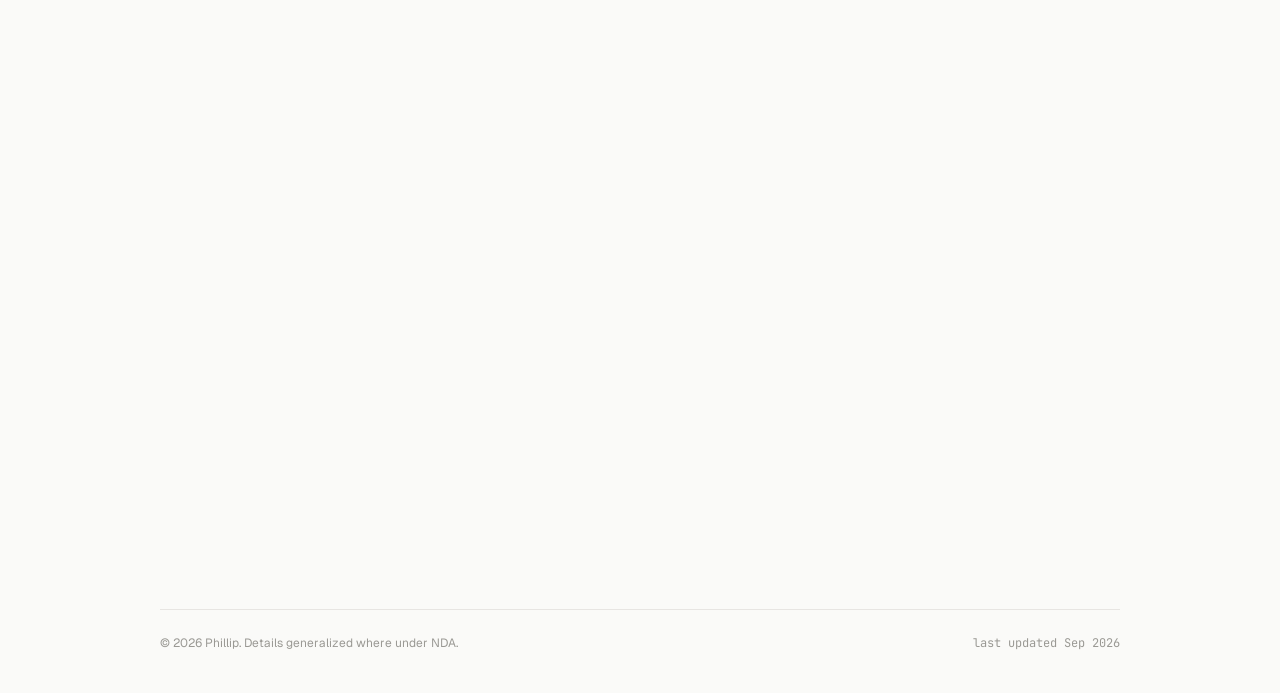
==== commit 71393dc0: "Reframe Intuit as the AI-native platform rebuild; split out Planner - Intuit entry: led the AI-nativ" ====
--- a/index.html
+++ b/index.html
@@ -4,7 +4,7 @@
 <meta charset="utf-8" />
 <meta name="viewport" content="width=device-width, initial-scale=1" />
 <title>Phillip — Product Leadership</title>
-<meta name="description" content="A running log of what Phillip has built, newest first: Curator, Cairn, the copilot and AI-native infrastructure at Intuit, DiversyFund, and the founder years before that." />
+<meta name="description" content="A running log of what Phillip has built, newest first: Curator, Cairn, the AI-native Intuit Expert Platform, DiversyFund, and the founder years before that." />
 <meta name="theme-color" content="#fafaf8" media="(prefers-color-scheme: light)" />
 <meta name="theme-color" content="#121211" media="(prefers-color-scheme: dark)" />
 <script>document.documentElement.classList.add('js')</script>
@@ -146,6 +146,42 @@
       </div>
     </article>
 
+    <!-- ─── Dependency Planner ─── -->
+    <article class="entry reveal" id="planner">
+      <div class="entry-date"><div class="sticky">
+        <span class="year">2026</span>
+        <span class="span">Prototype</span>
+        <span class="pill">Built with Claude Code</span>
+      </div></div>
+      <div>
+        <div class="entry-kind"><span class="label accent">Internal tool · AI triage</span></div>
+        <h2>The <em>Dependency Planner</em></h2>
+        <p class="dek">AI applied to how my own teams plan.</p>
+
+        <div class="gave">
+          <p class="label accent">What it gave me</p>
+          <p>Hands-on proof that the tooling I ask teams to adopt can change how a product org runs, starting with mine.</p>
+        </div>
+
+        <figure class="frame tall">
+          <img src="vep-item-detail.png" alt="Dependency Planner item detail with an AI evaluation panel showing score, risks, and open questions" loading="lazy" />
+          <figcaption><span>Planner · item detail</span><span>AI score · risks · open questions</span></figcaption>
+        </figure>
+
+        <div class="post">
+          <p>
+            Stakeholders submit dependency requests, and Claude triages them: it scores
+            each one from 0 to 100, assigns priority, surfaces risks and open questions,
+            and pushes accepted items to Jira. Paste in a PRD and the intake form fills
+            itself; a planning-advisor chat answers questions about the roadmap. A
+            flooded intake queue becomes a ranked plan, and PMs spend their time on
+            judgment calls instead of sorting the queue.
+          </p>
+        </div>
+        <div class="stack"><span class="pill">Claude</span><span class="pill">Jira integration</span><span class="pill">Document extraction</span></div>
+      </div>
+    </article>
+
     <!-- ─── Intuit ─── -->
     <article class="entry reveal" id="intuit">
       <div class="entry-date"><div class="sticky">
@@ -155,8 +191,8 @@
       </div></div>
       <div>
         <div class="entry-kind"><span class="label accent">Intuit · DIY &amp; Expert Experiences</span></div>
-        <h2>A <em>copilot</em> built into the Intuit Expert Platform.</h2>
-        <p class="dek">And the AI-native tooling and infrastructure we built with it.</p>
+        <h2>Reinventing the Intuit Expert Platform <em>as AI-native</em>.</h2>
+        <p class="dek">Led end to end, and accountable for AI adoption.</p>
 
         <div class="gave">
           <p class="label accent">What it gave me</p>
@@ -165,53 +201,34 @@
 
         <div class="post">
           <p>
-            Intuit's tax and bookkeeping experts were working across a dozen tools, doing
-            the integration work in their heads. I led the copilot built into the expert
-            platform: one assistant inside the workspace, where the AI drafts the work and
-            the expert reviews, corrects, and coaches it.
-          </p>
-          <p>
-            A copilot is only as good as what sits underneath it, so we built the
-            AI-native tooling and infrastructure alongside it: a shared capability layer
-            that any surface can call, and an evaluation practice that gates every
-            release. All of it shipped across tax and bookkeeping, a regulated domain
-            where every change clears compliance, security, and legal review.
-          </p>
-        </div>
+            Intuit's tax and bookkeeping experts were working across a dozen tools,
+            doing the integration work in their heads. I led the effort to rebuild the
+            expert platform as AI-native, end to end, and I was accountable for the
+            outcome that mattered most: whether experts actually adopted the AI.
+          </p>
+          <p>
+            The copilot was one of the core changes, but not the only one. Just as
+            important was how AI showed up everywhere else in the product, and the
+            infrastructure and tooling that let us ship it safely. All of it shipped in
+            a regulated domain, where every change clears compliance, security, and
+            legal review.
+          </p>
+          <h3>What my team owned</h3>
+        </div>
+        <ol class="points three">
+          <li><span class="num">01 · Copilot</span><h4>A copilot in the workspace</h4><p>The AI drafts; the expert reviews, corrects, and coaches. We proved it on one narrow, high-frequency workflow before generalizing.</p></li>
+          <li><span class="num">02 · Adoption</span><h4>AI woven into the UI</h4><p>Orchestrating how AI experiences surface across the platform, inside the flows experts already use, so adoption was designed in rather than hoped for.</p></li>
+          <li><span class="num">03 · Infrastructure</span><h4>The tooling underneath</h4><p>A shared capability layer any surface can call, and an evaluation practice (human ratings calibrating an automated judge) that gates every release.</p></li>
+        </ol>
 
         <div class="pull">
           <p class="label accent">The bet</p>
-          <p class="quote">Everyone else was adding AI to the tools experts already had. <em>We argued for taking the tools away.</em></p>
+          <p class="quote">Everyone else was adding AI to the tools experts already had. <em>We argued for rebuilding the platform around it.</em></p>
           <p>
             A dozen surfaces, each a little smarter, still leave an expert doing the
-            integration work in their head. One assistant meant a harder build and a
+            integration work in their head. Going AI-native meant a harder build and a
             slower start, in exchange for the only version of this that compounds.
           </p>
-        </div>
-
-        <div class="post"><h3>Four decisions that shaped it</h3></div>
-        <ol class="points">
-          <li><span class="num">01 · Copilot</span><h4>An assistant, not another tool</h4><p>One copilot meant fewer, better entry points: a platform bet instead of a feature bet.</p></li>
-          <li><span class="num">02 · Copilot</span><h4>The expert supervises the AI</h4><p>The AI drafts; the expert reviews, corrects, and coaches. Proven on one narrow, high-frequency workflow before generalizing.</p></li>
-          <li><span class="num">03 · Infrastructure</span><h4>Build once, serve anywhere</h4><p>Capabilities built as portable services, so the same capability serves the copilot, adjacent surfaces, and third-party assistants.</p></li>
-          <li><span class="num">04 · Infrastructure</span><h4>Nothing ships without a bar</h4><p>Human ratings calibrate an automated judge; the judge makes continuous measurement affordable. Evaluation as product, not QA.</p></li>
-        </ol>
-
-        <div class="aside" id="planner">
-          <figure class="frame">
-            <img src="vep-item-detail.png" alt="Dependency Planner item detail with an AI evaluation panel showing score, risks, and open questions" loading="lazy" />
-            <figcaption><span>Planner · item detail</span><span>AI triage</span></figcaption>
-          </figure>
-          <div>
-            <span class="pill accent">Prototype · built with Claude Code</span>
-            <h4>The <em>Dependency Planner</em></h4>
-            <p>
-              Applying the same tooling to how my own teams plan. Claude scores incoming
-              dependency requests, surfaces risks and open questions, and pushes accepted
-              items to Jira, so PMs spend their time on judgment calls instead of
-              sorting the queue.
-            </p>
-          </div>
         </div>
         <p class="note">Details generalized where under NDA.</p>
       </div>
--- a/styles.css
+++ b/styles.css
@@ -171,17 +171,8 @@
 .points .num { font-family: var(--mono); font-size: 10.5px; letter-spacing: .06em; text-transform: uppercase; color: var(--accent); }
 .points h4 { margin-top: 8px; font-size: 17px; font-weight: 400; letter-spacing: -0.01em; }
 .points p { margin-top: 6px; font-size: 14.5px; color: var(--muted); line-height: 1.55; }
-@media (max-width: 640px) { .points { grid-template-columns: 1fr; } }
-
-/* Side note inside a post (prototype) */
-.aside {
-  margin-top: 40px; display: grid; grid-template-columns: 1fr 1fr; gap: 28px; align-items: center;
-  padding: 22px; border: 1px dashed color-mix(in srgb, var(--accent) 45%, var(--line)); border-radius: 16px;
-}
-.aside .frame { margin-top: 0; }
-.aside h4 { margin-top: 10px; font-size: 22px; font-weight: 300; letter-spacing: -0.02em; }
-.aside p { margin-top: 10px; font-size: 15px; color: var(--ink-soft); }
-@media (max-width: 760px) { .aside { grid-template-columns: 1fr; } }
+.points.three { grid-template-columns: repeat(3, 1fr); gap: 0 24px; }
+@media (max-width: 760px) { .points, .points.three { grid-template-columns: 1fr; } }
 
 .stats { margin-top: 28px; display: flex; flex-wrap: wrap; gap: 16px 40px; }
 .stat-n { font-family: var(--serif); font-size: 32px; line-height: 1; }
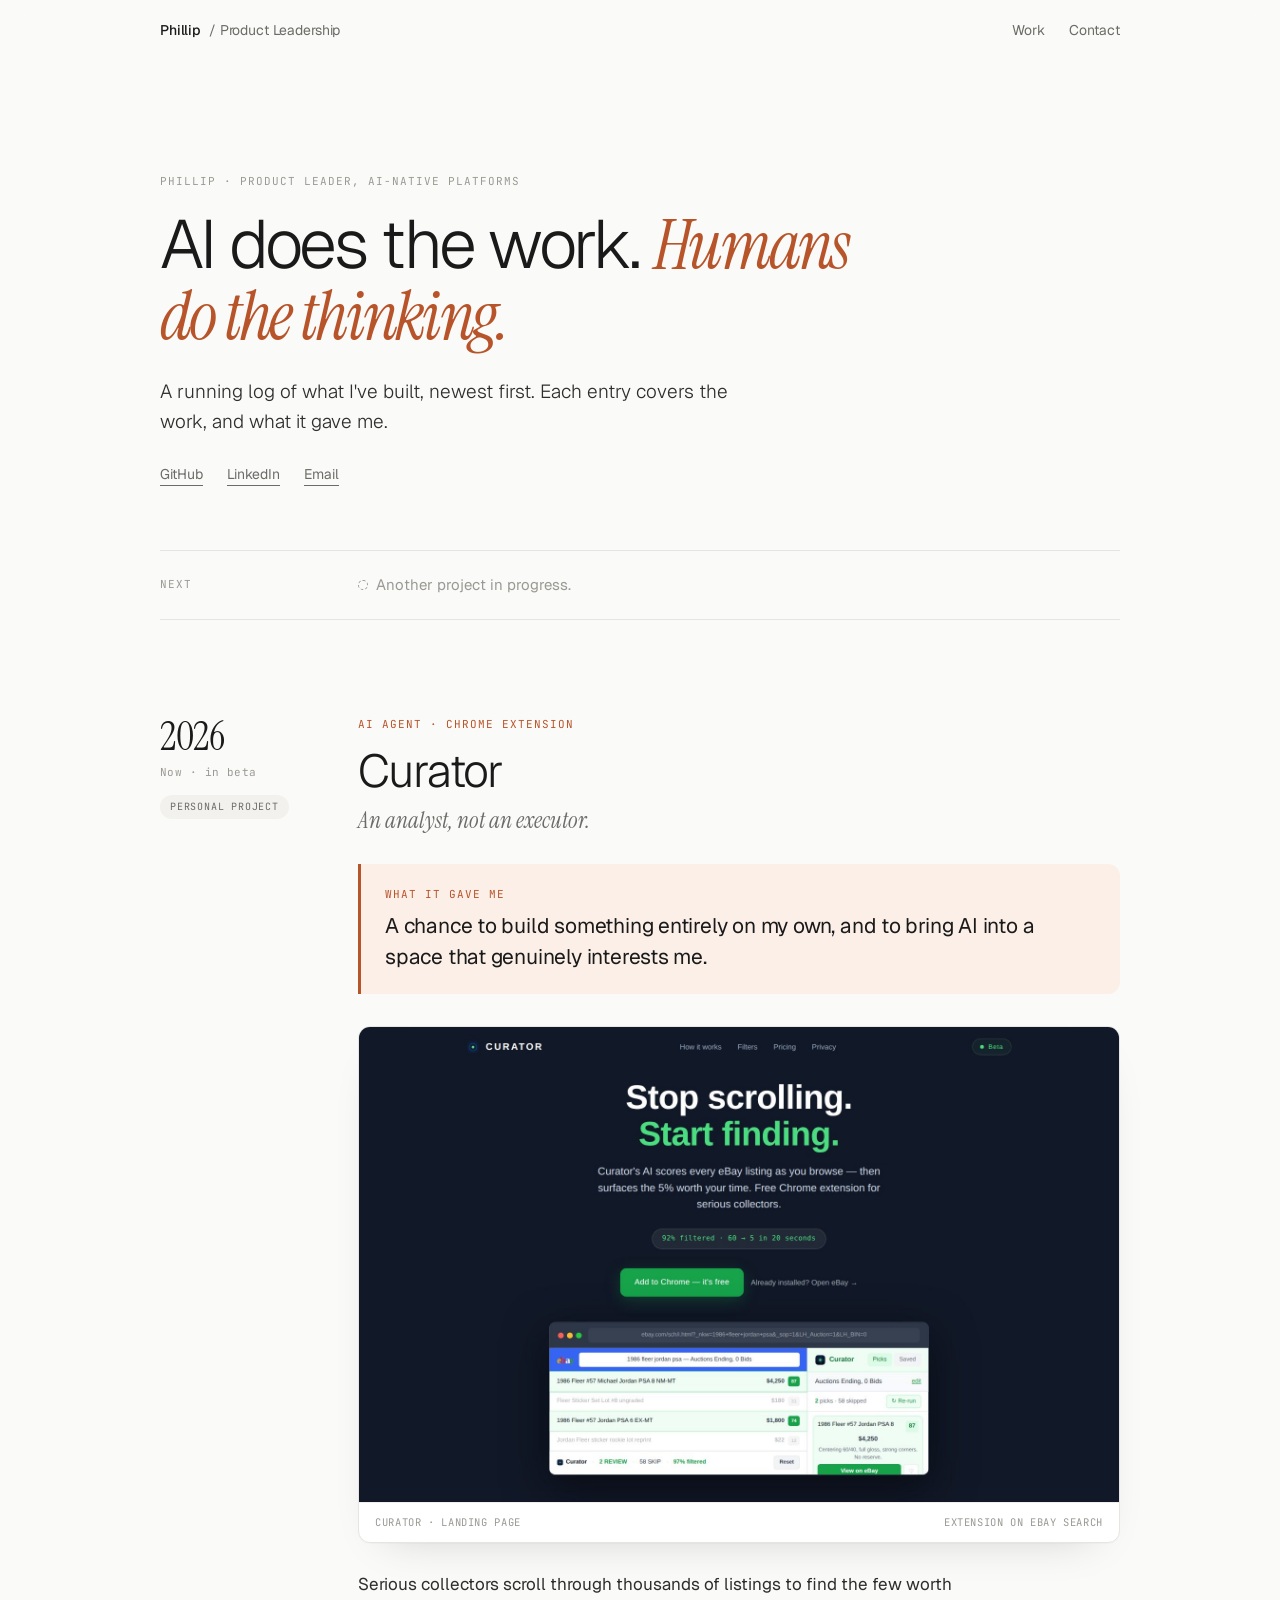
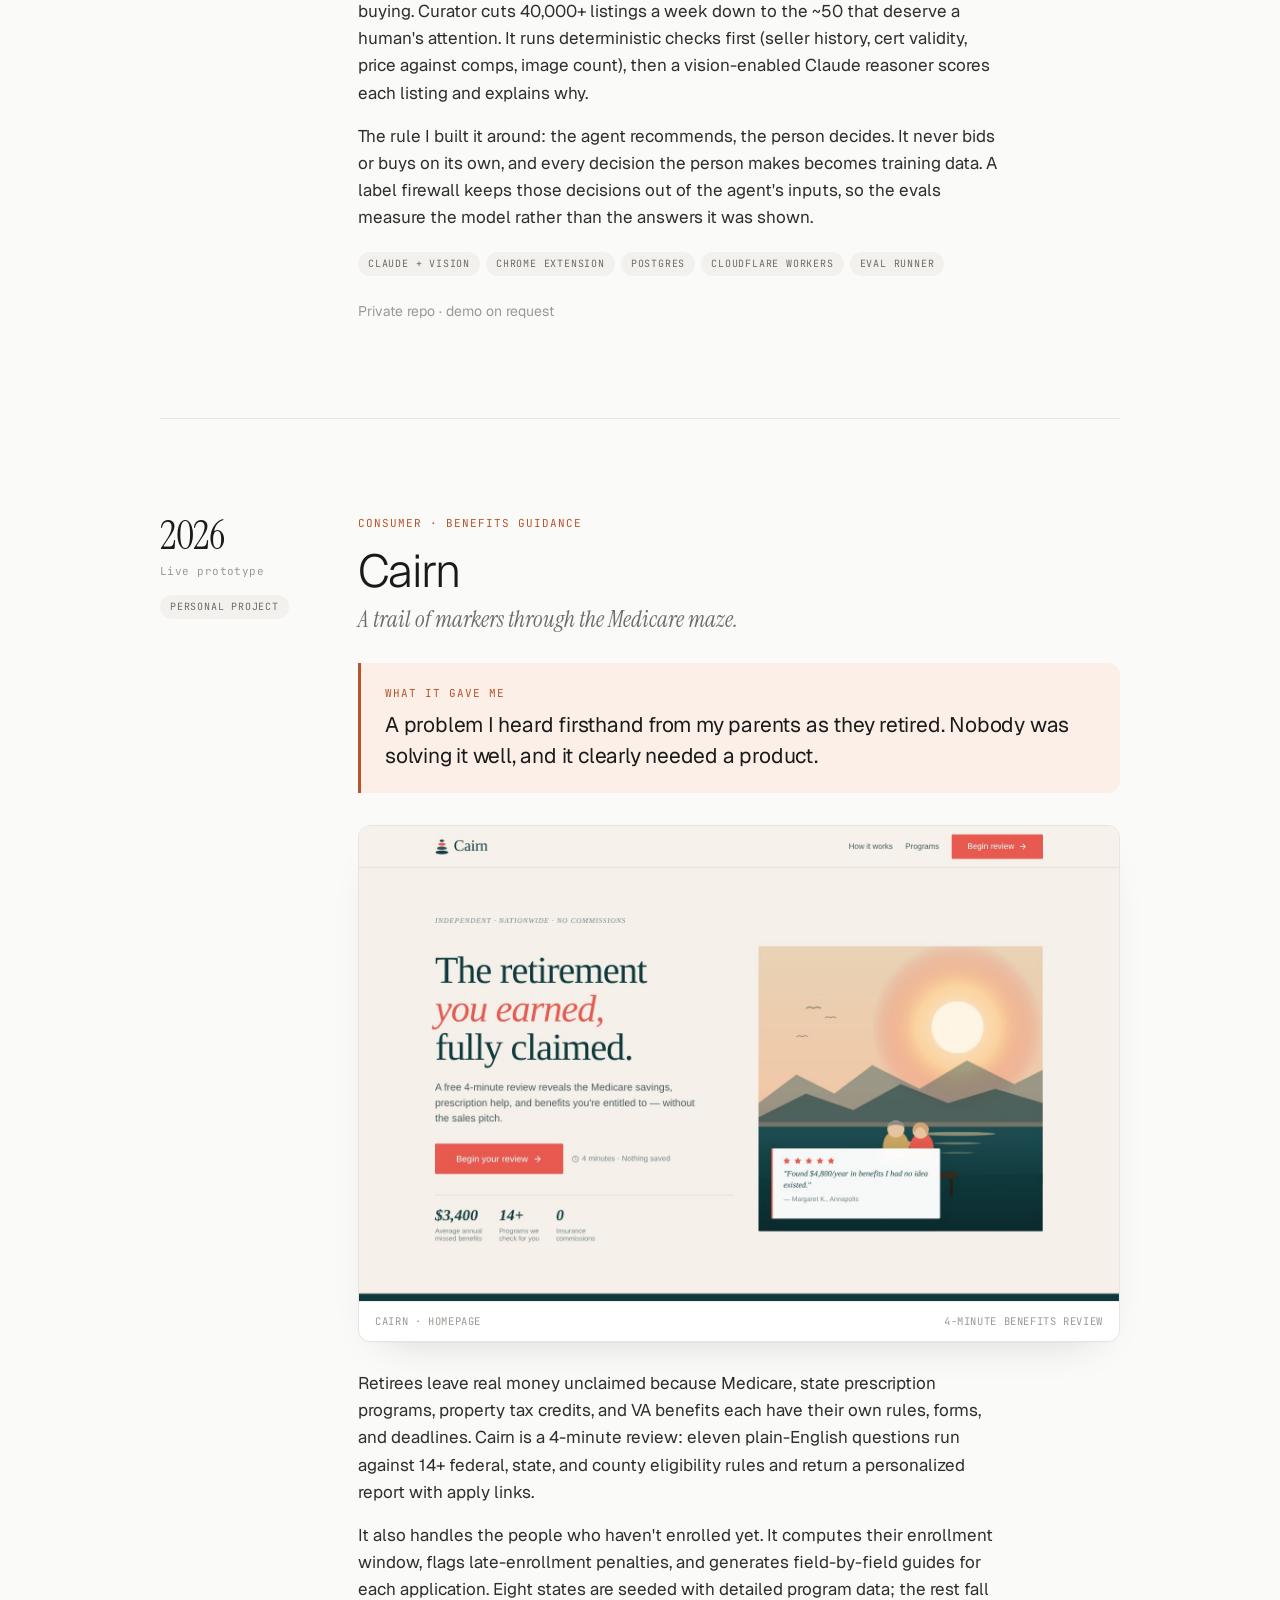
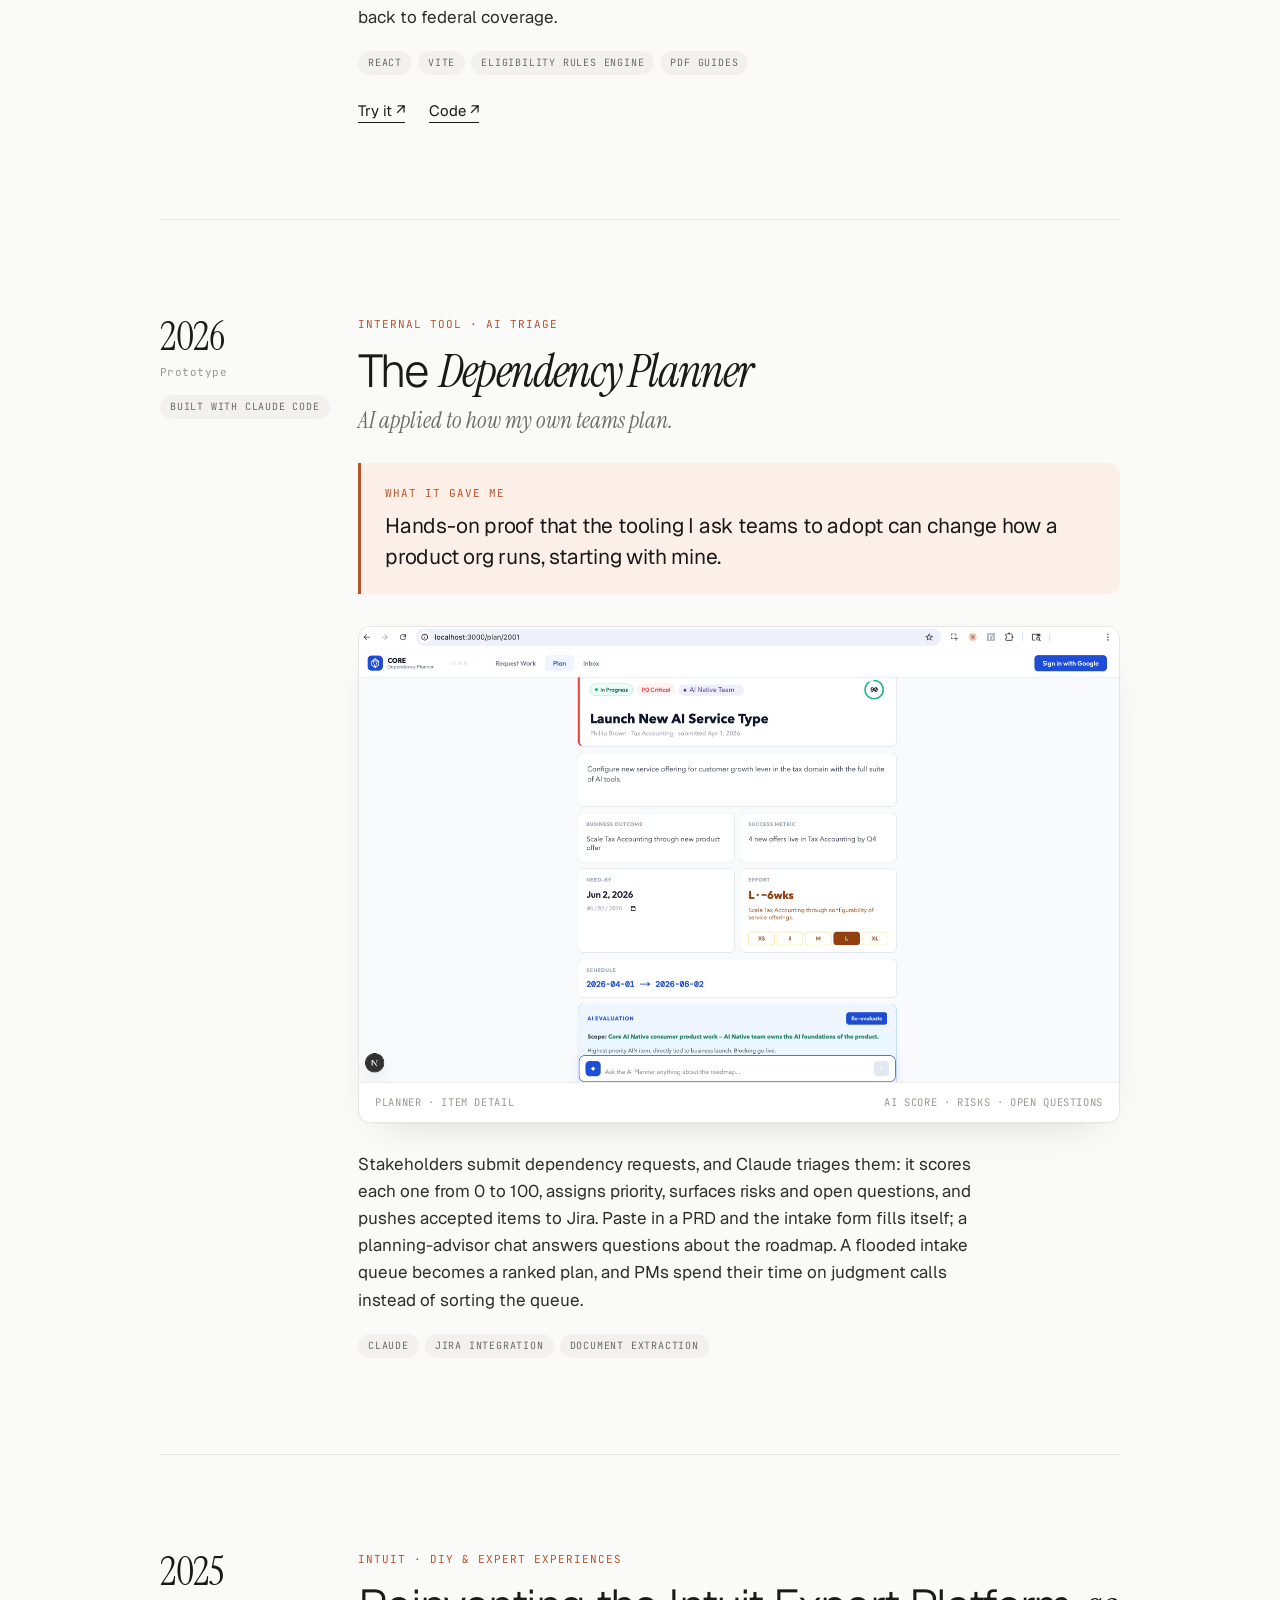
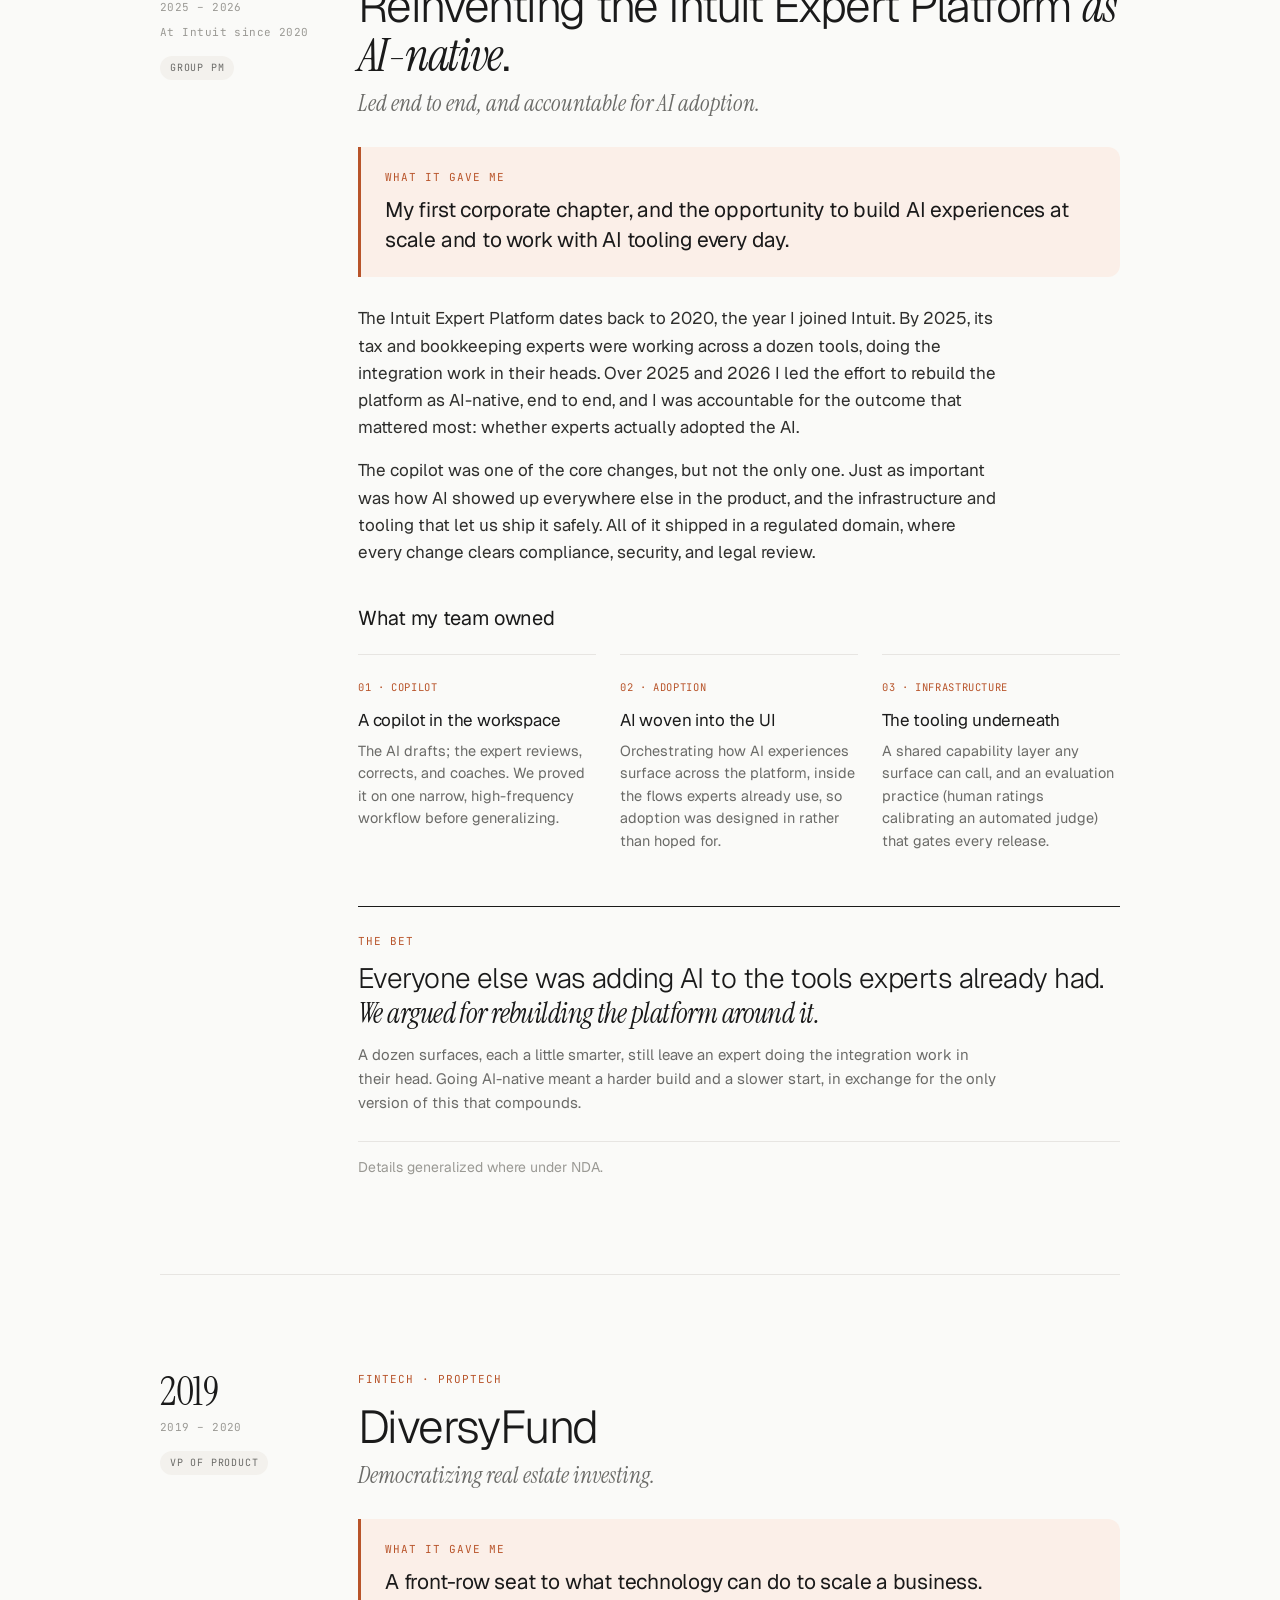
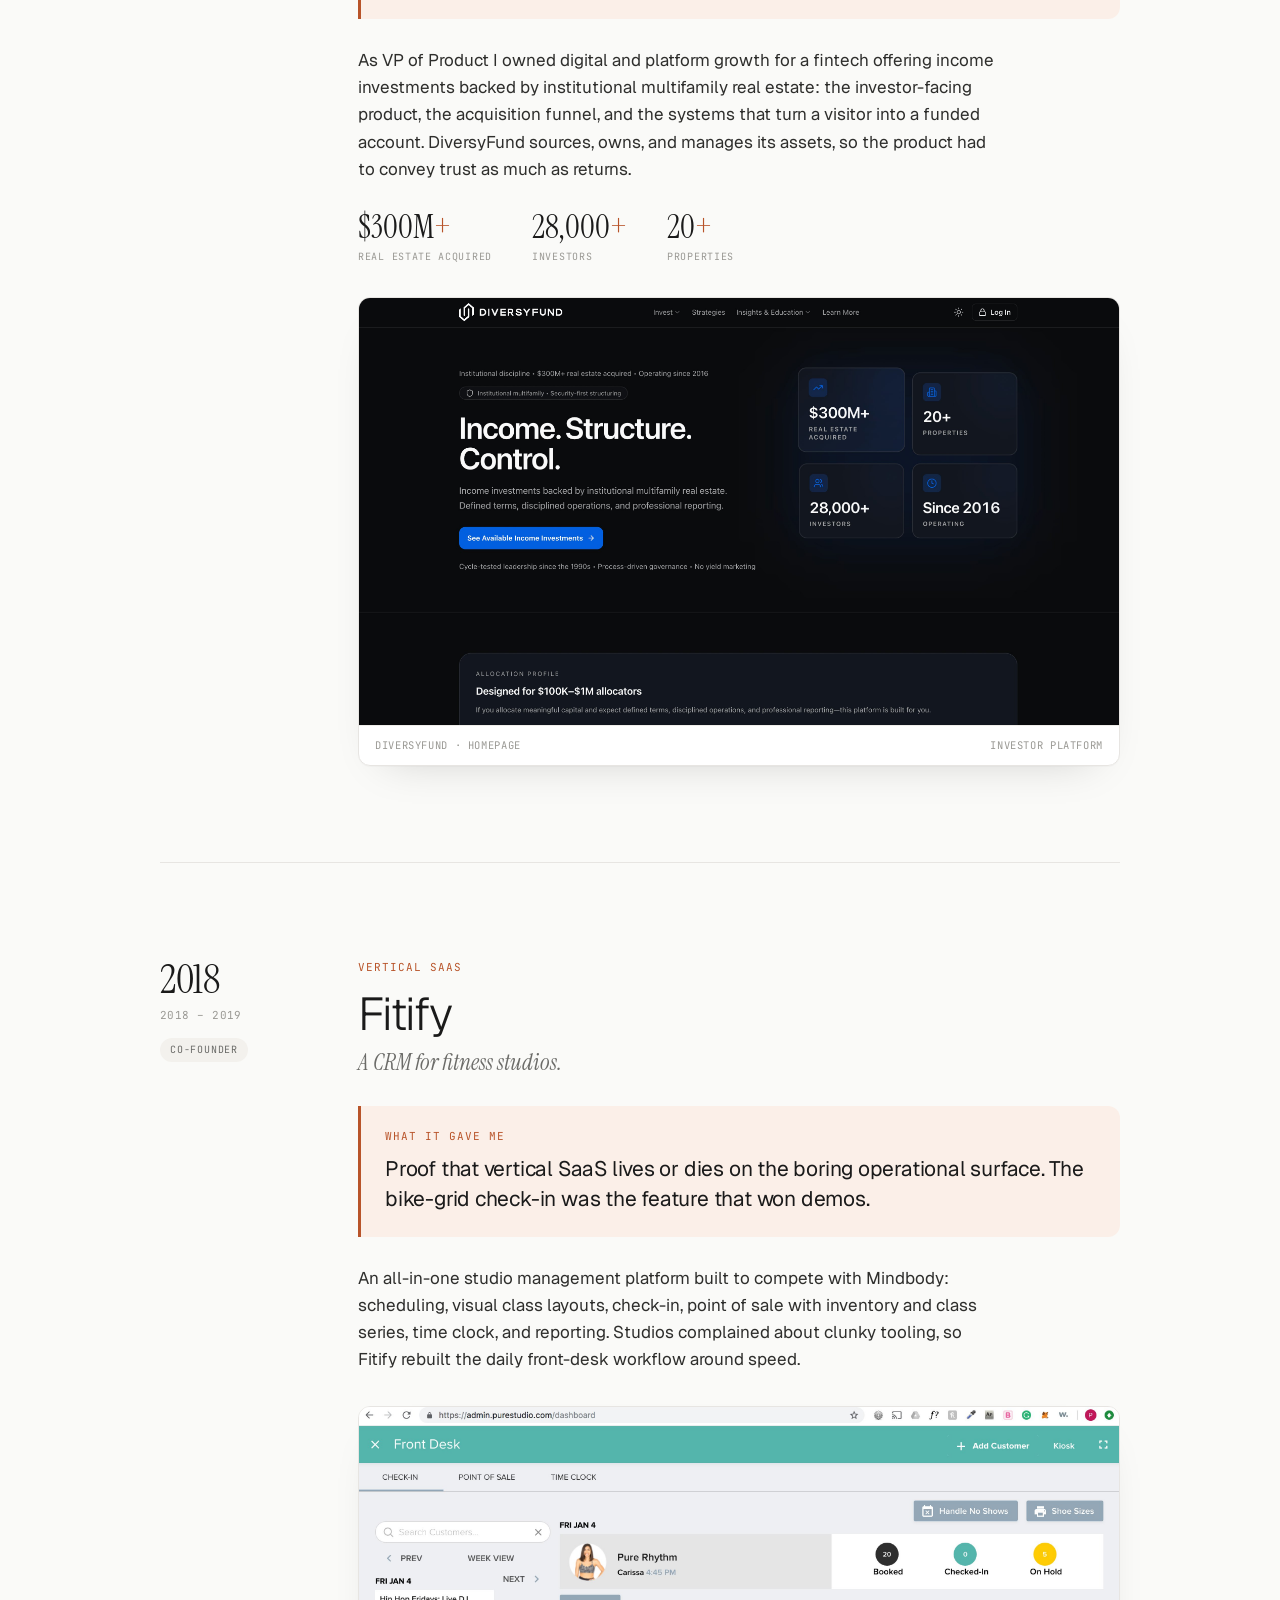
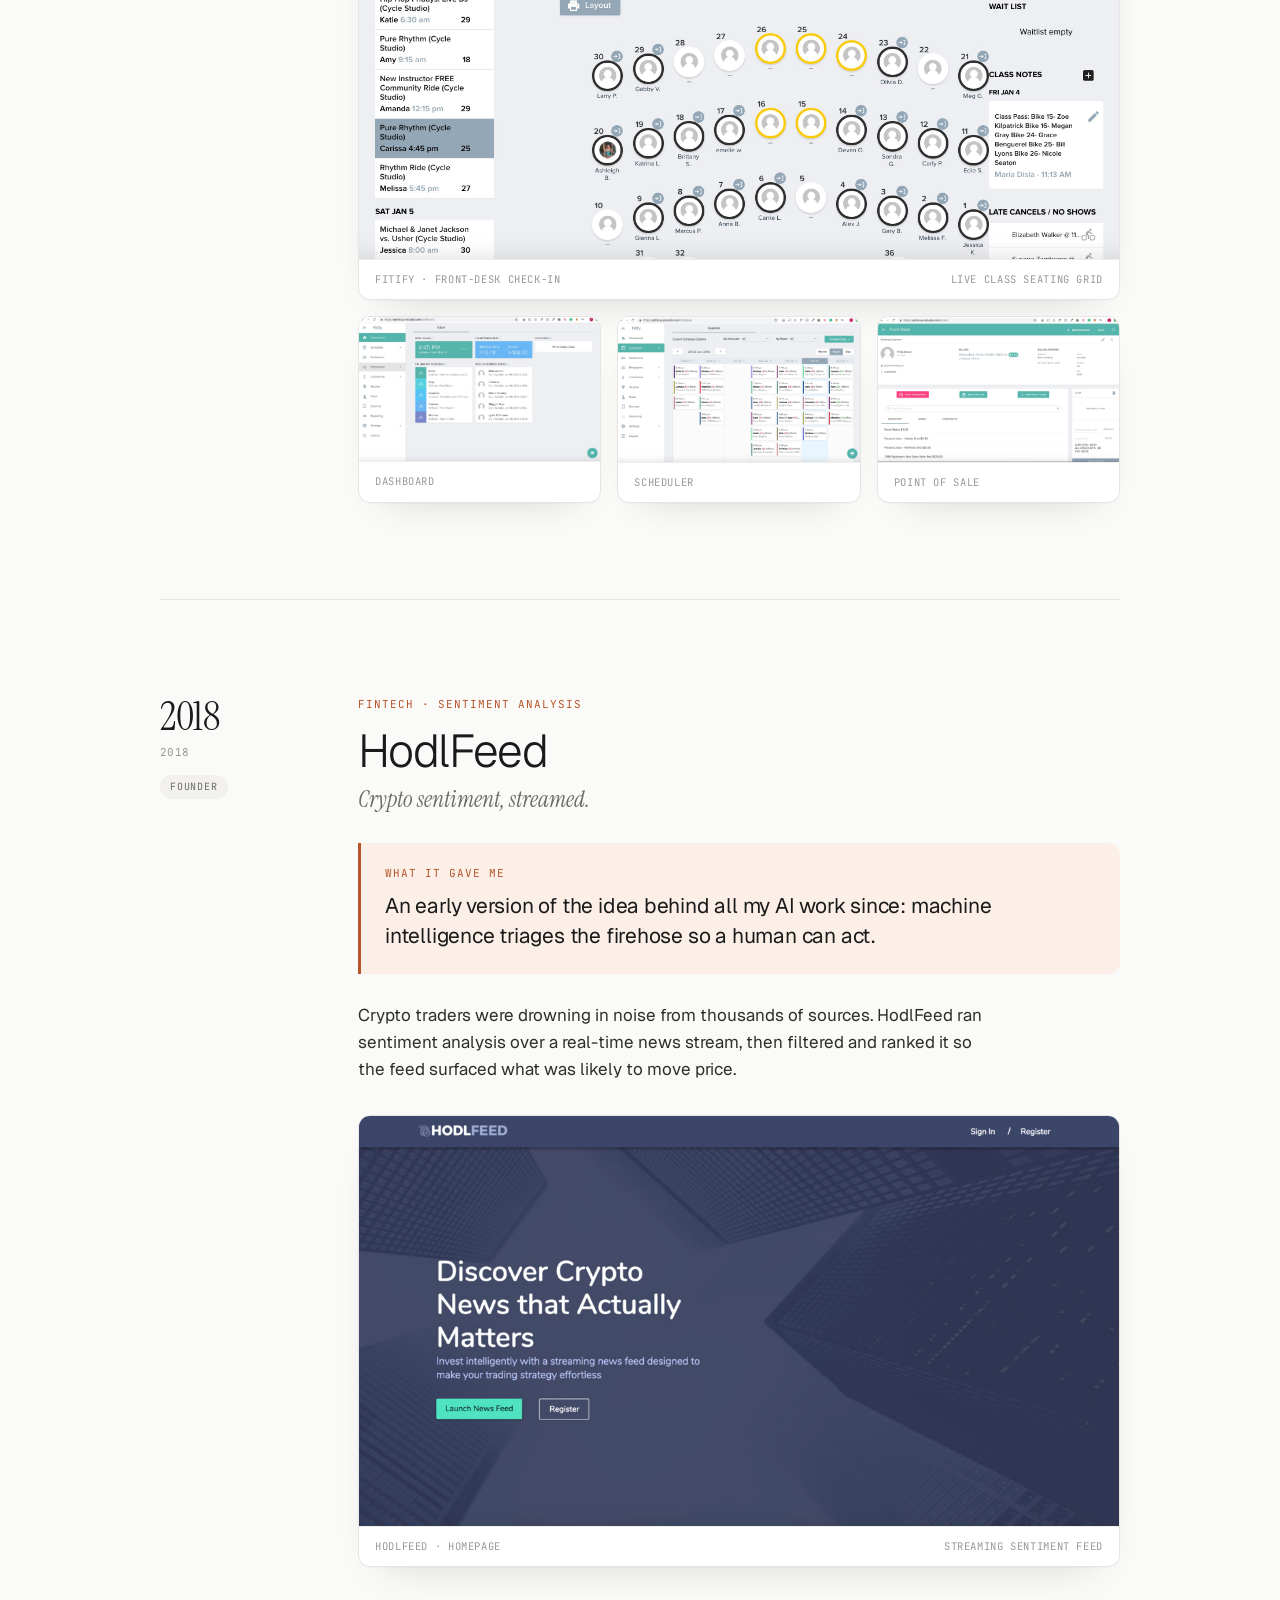
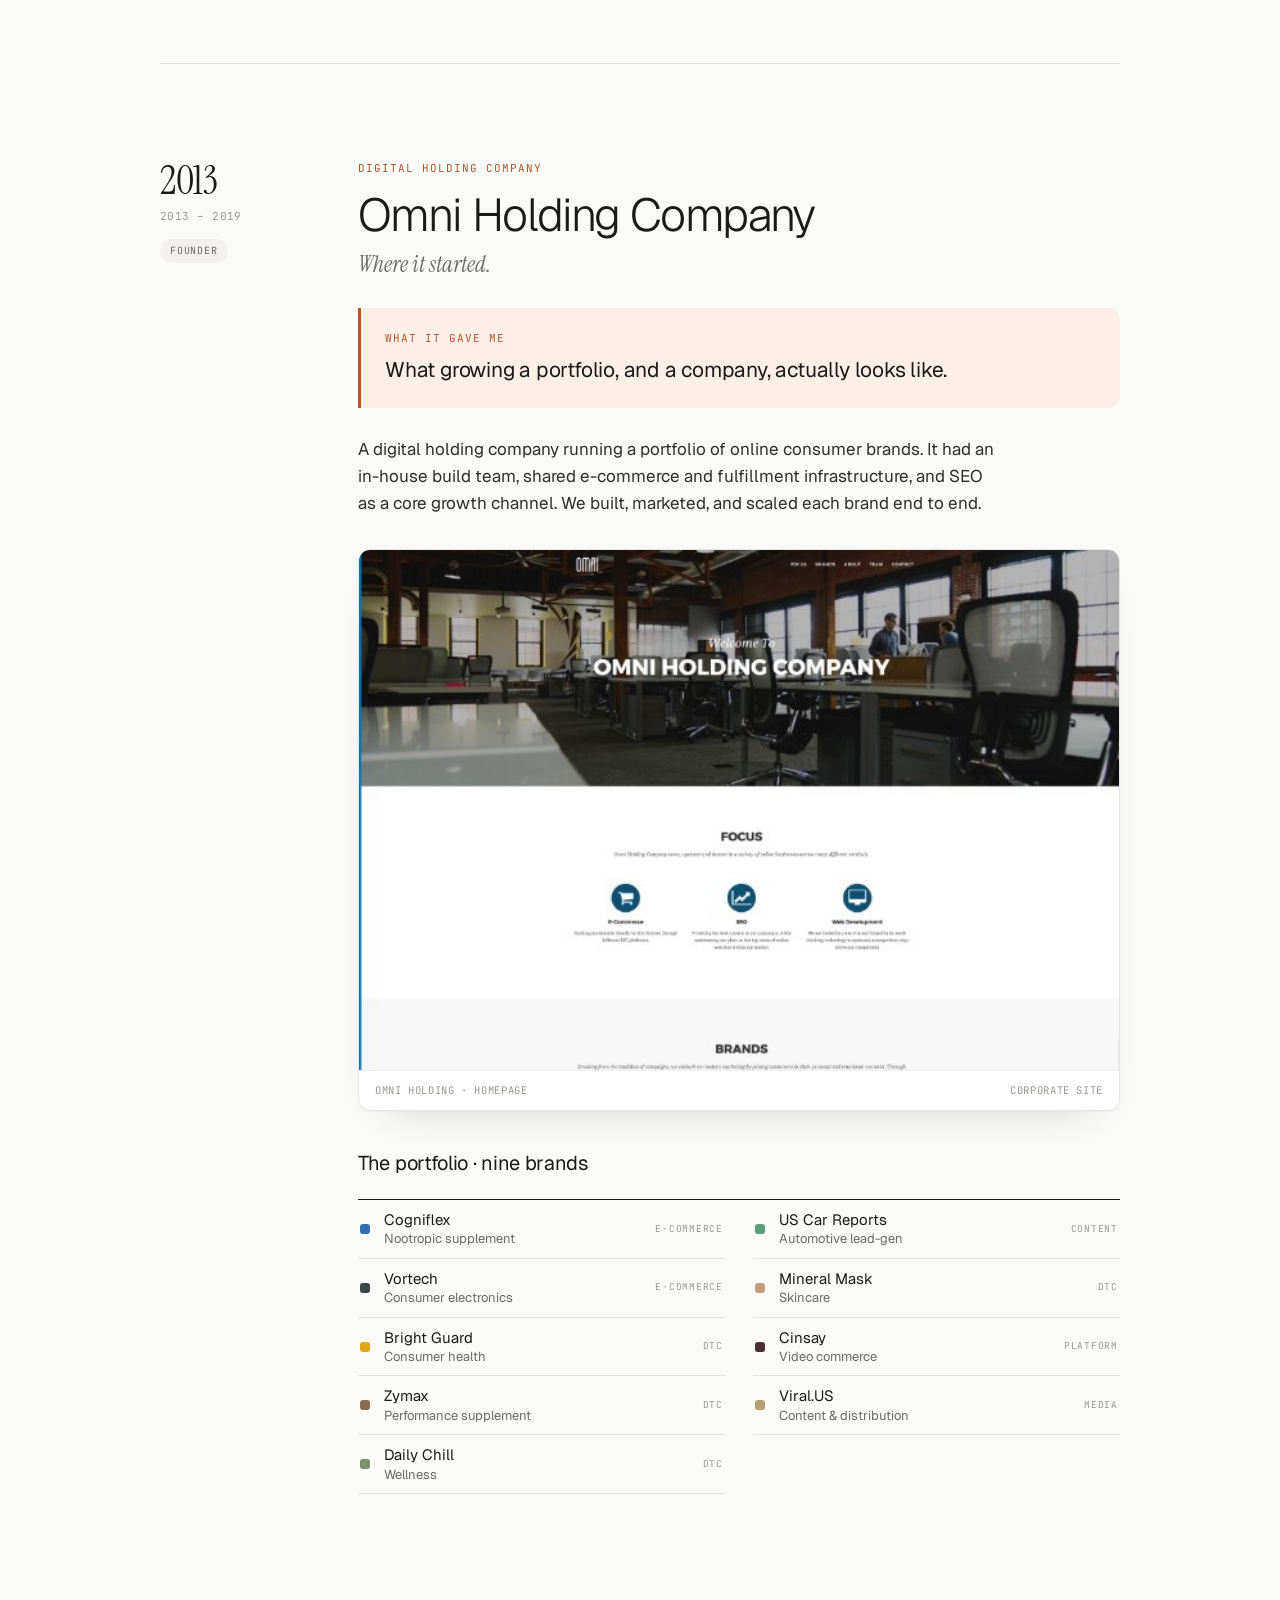
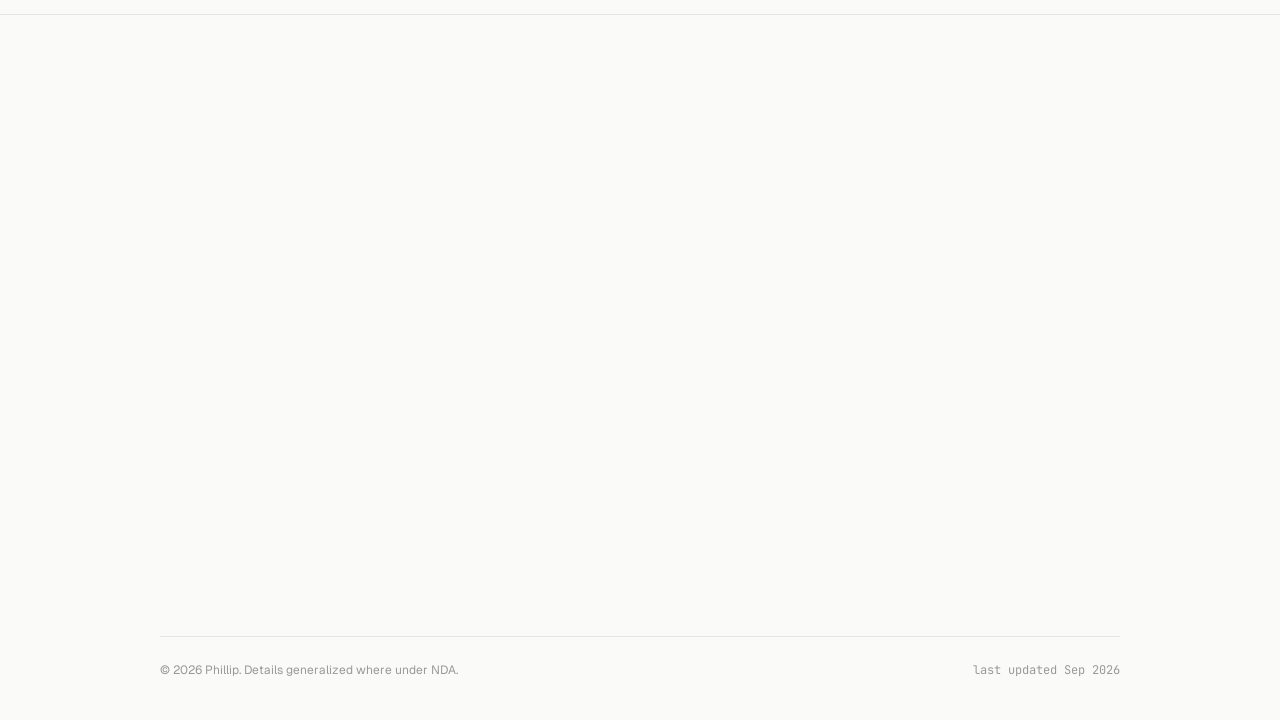
==== commit 3a9e9c79: "Date the Intuit entry to the 2025-2026 AI rebuild The entry's year now reflects when the AI-native t" ====
--- a/index.html
+++ b/index.html
@@ -185,8 +185,9 @@
     <!-- ─── Intuit ─── -->
     <article class="entry reveal" id="intuit">
       <div class="entry-date"><div class="sticky">
-        <span class="year">2020</span>
-        <span class="span">2020 – 2026</span>
+        <span class="year">2025</span>
+        <span class="span">2025 – 2026</span>
+        <span class="span">At Intuit since 2020</span>
         <span class="pill">Group PM</span>
       </div></div>
       <div>
@@ -201,10 +202,12 @@
 
         <div class="post">
           <p>
-            Intuit's tax and bookkeeping experts were working across a dozen tools,
-            doing the integration work in their heads. I led the effort to rebuild the
-            expert platform as AI-native, end to end, and I was accountable for the
-            outcome that mattered most: whether experts actually adopted the AI.
+            The Intuit Expert Platform dates back to 2020, the year I joined Intuit.
+            By 2025, its tax and bookkeeping experts were working across a
+            dozen tools, doing the integration work in their heads. Over 2025 and 2026 I
+            led the effort to rebuild the platform as AI-native, end to end, and I was
+            accountable for the outcome that mattered most: whether experts actually
+            adopted the AI.
           </p>
           <p>
             The copilot was one of the core changes, but not the only one. Just as
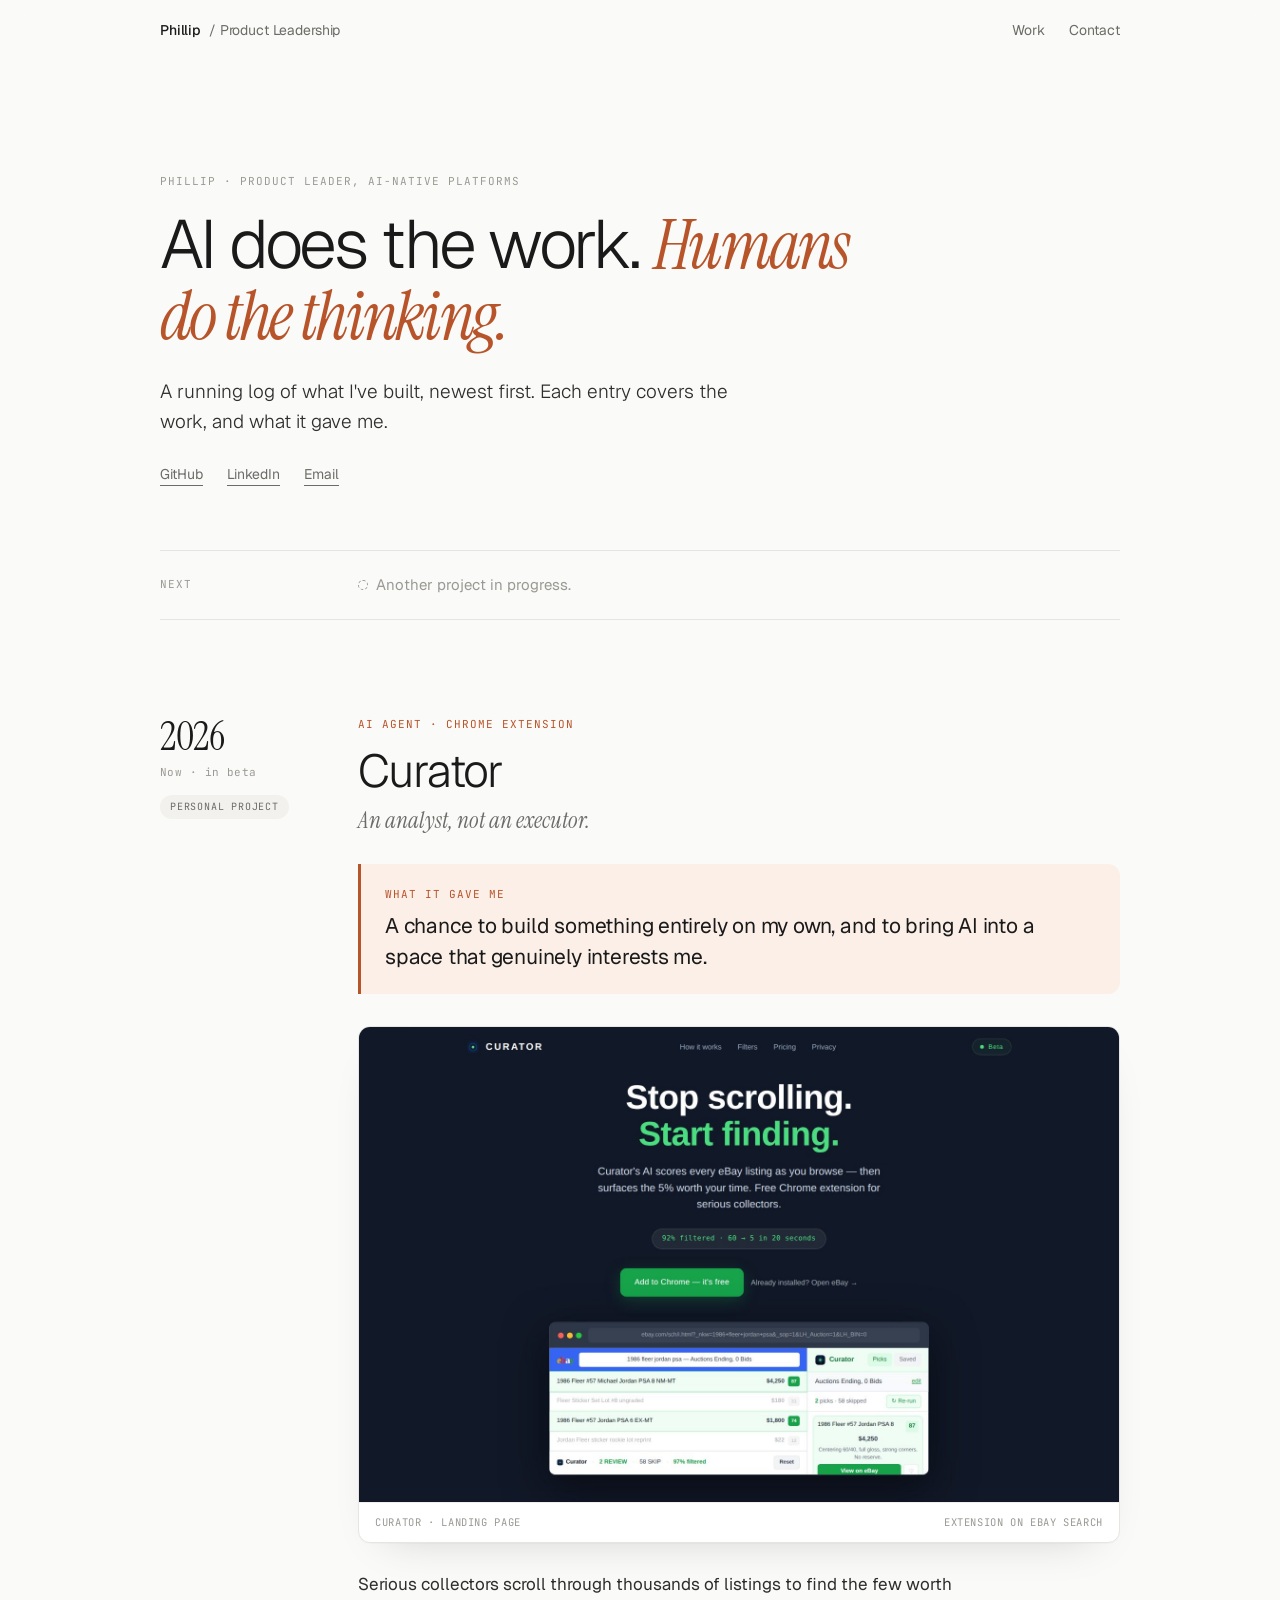
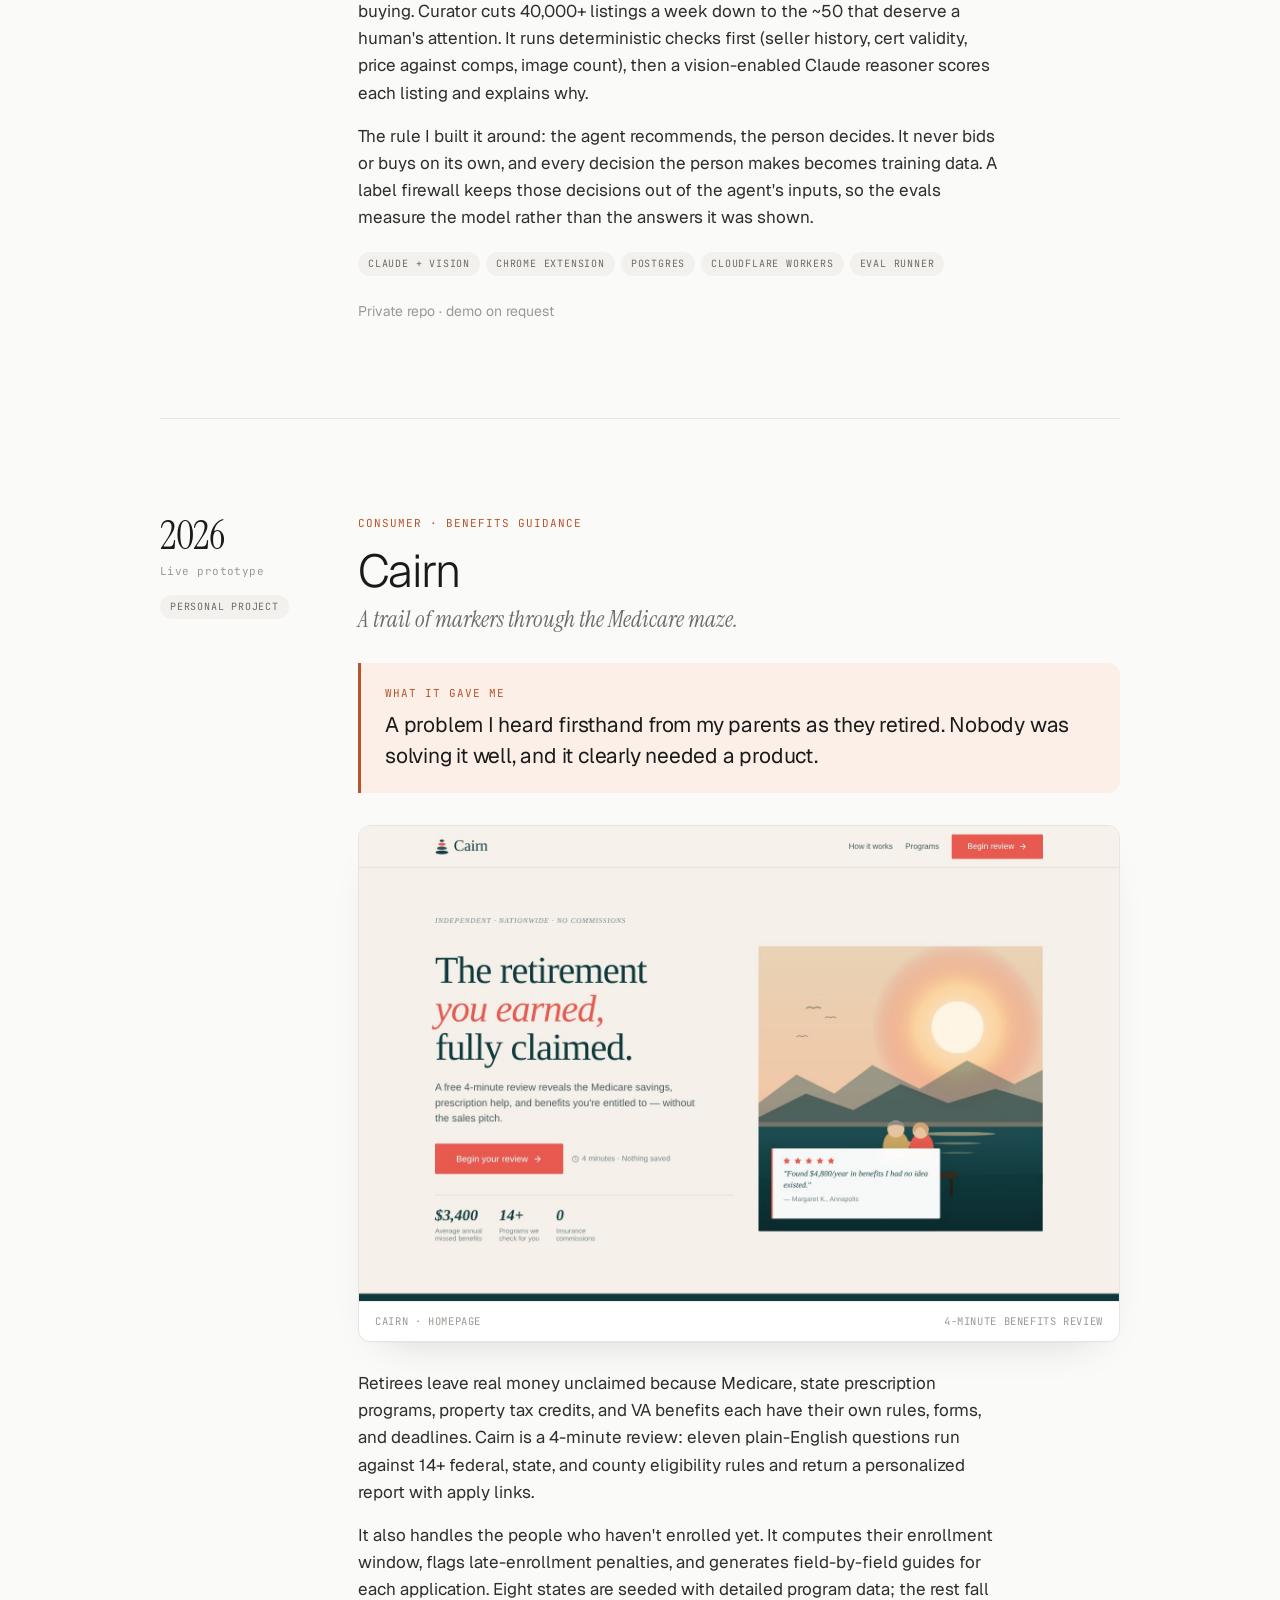
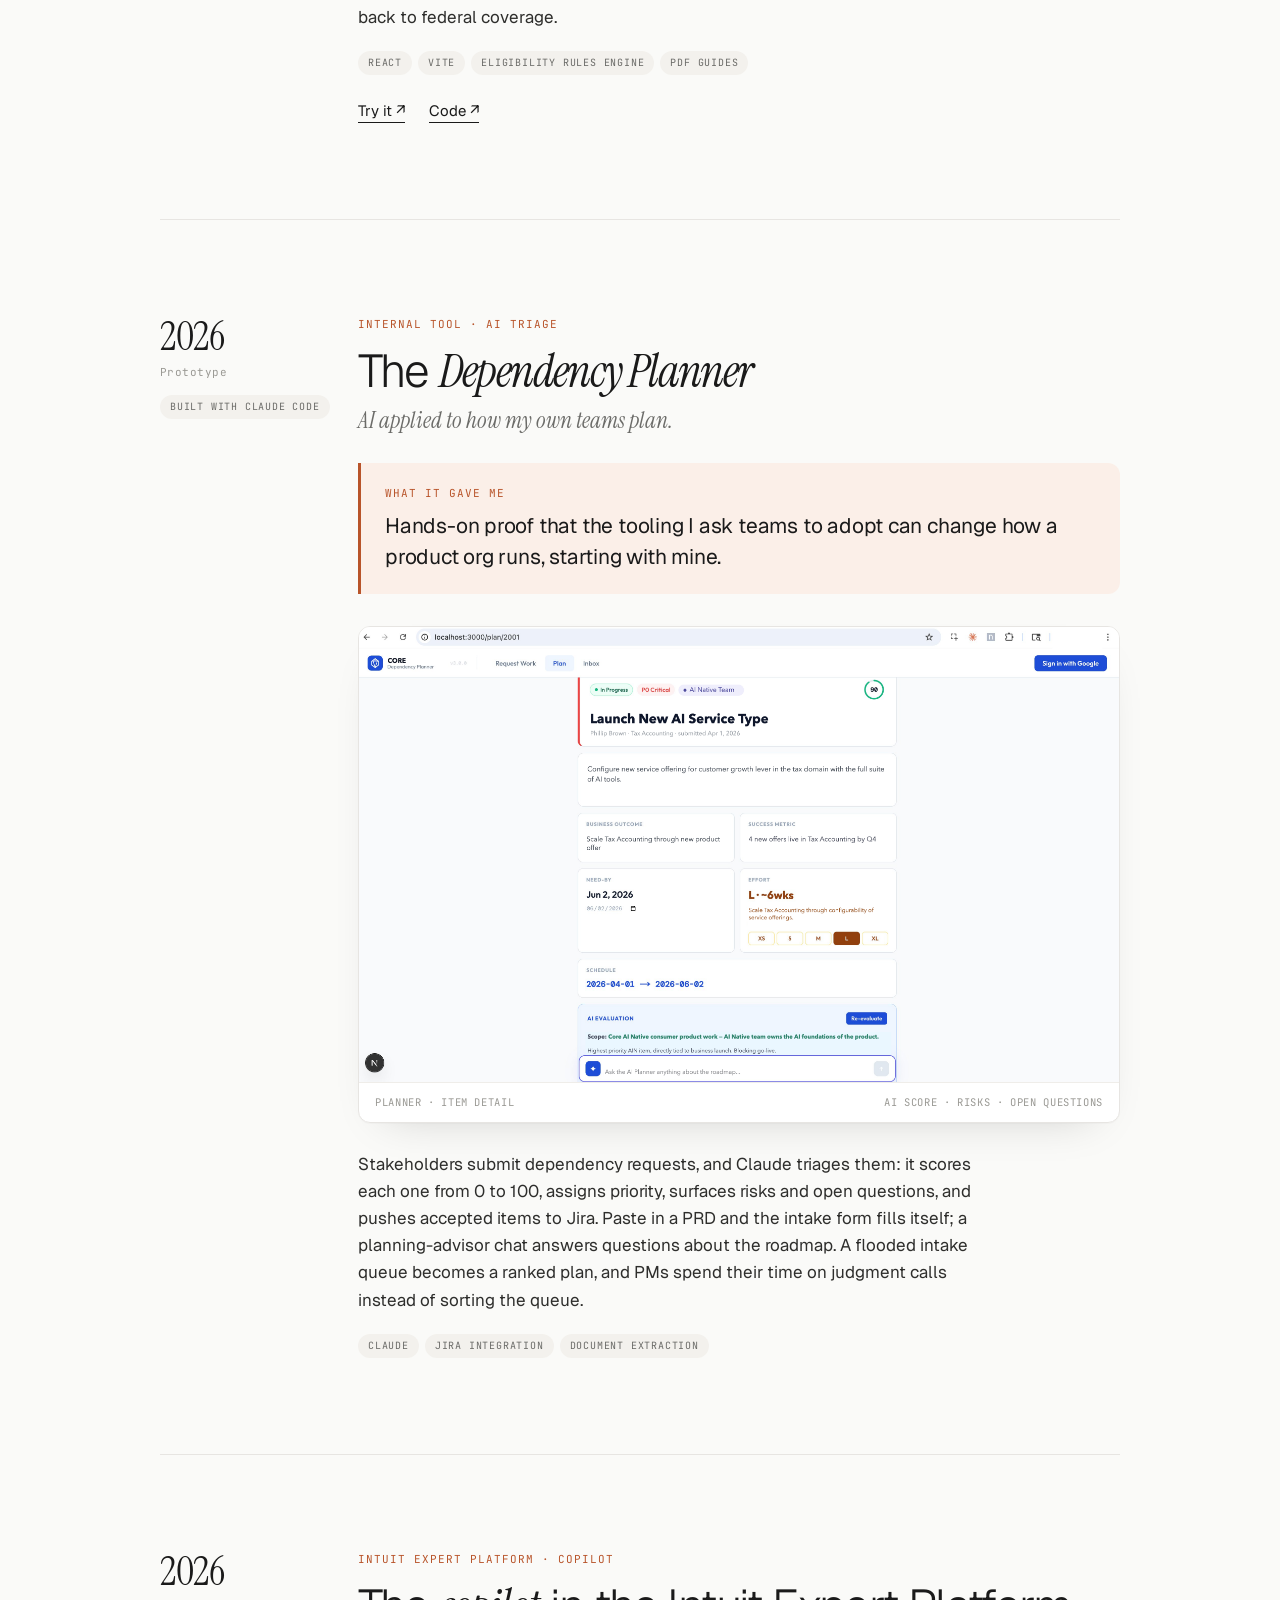
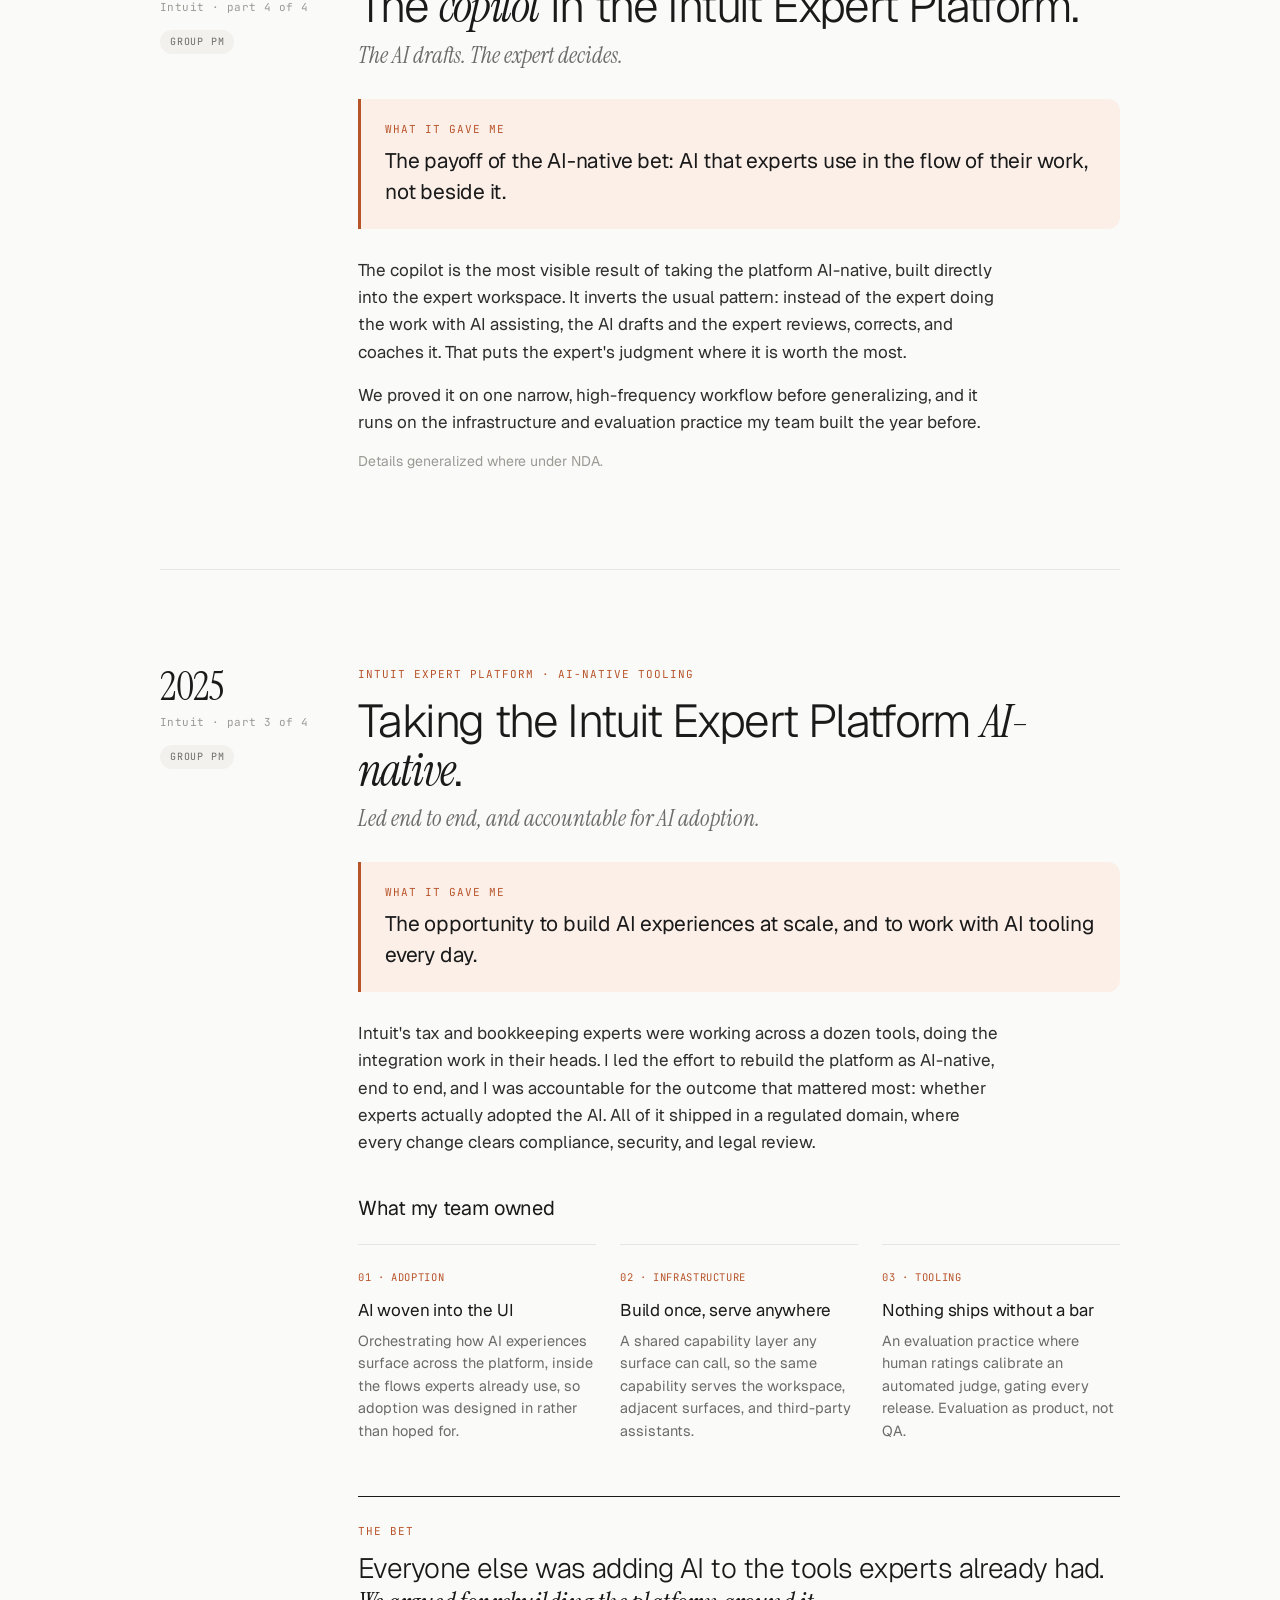
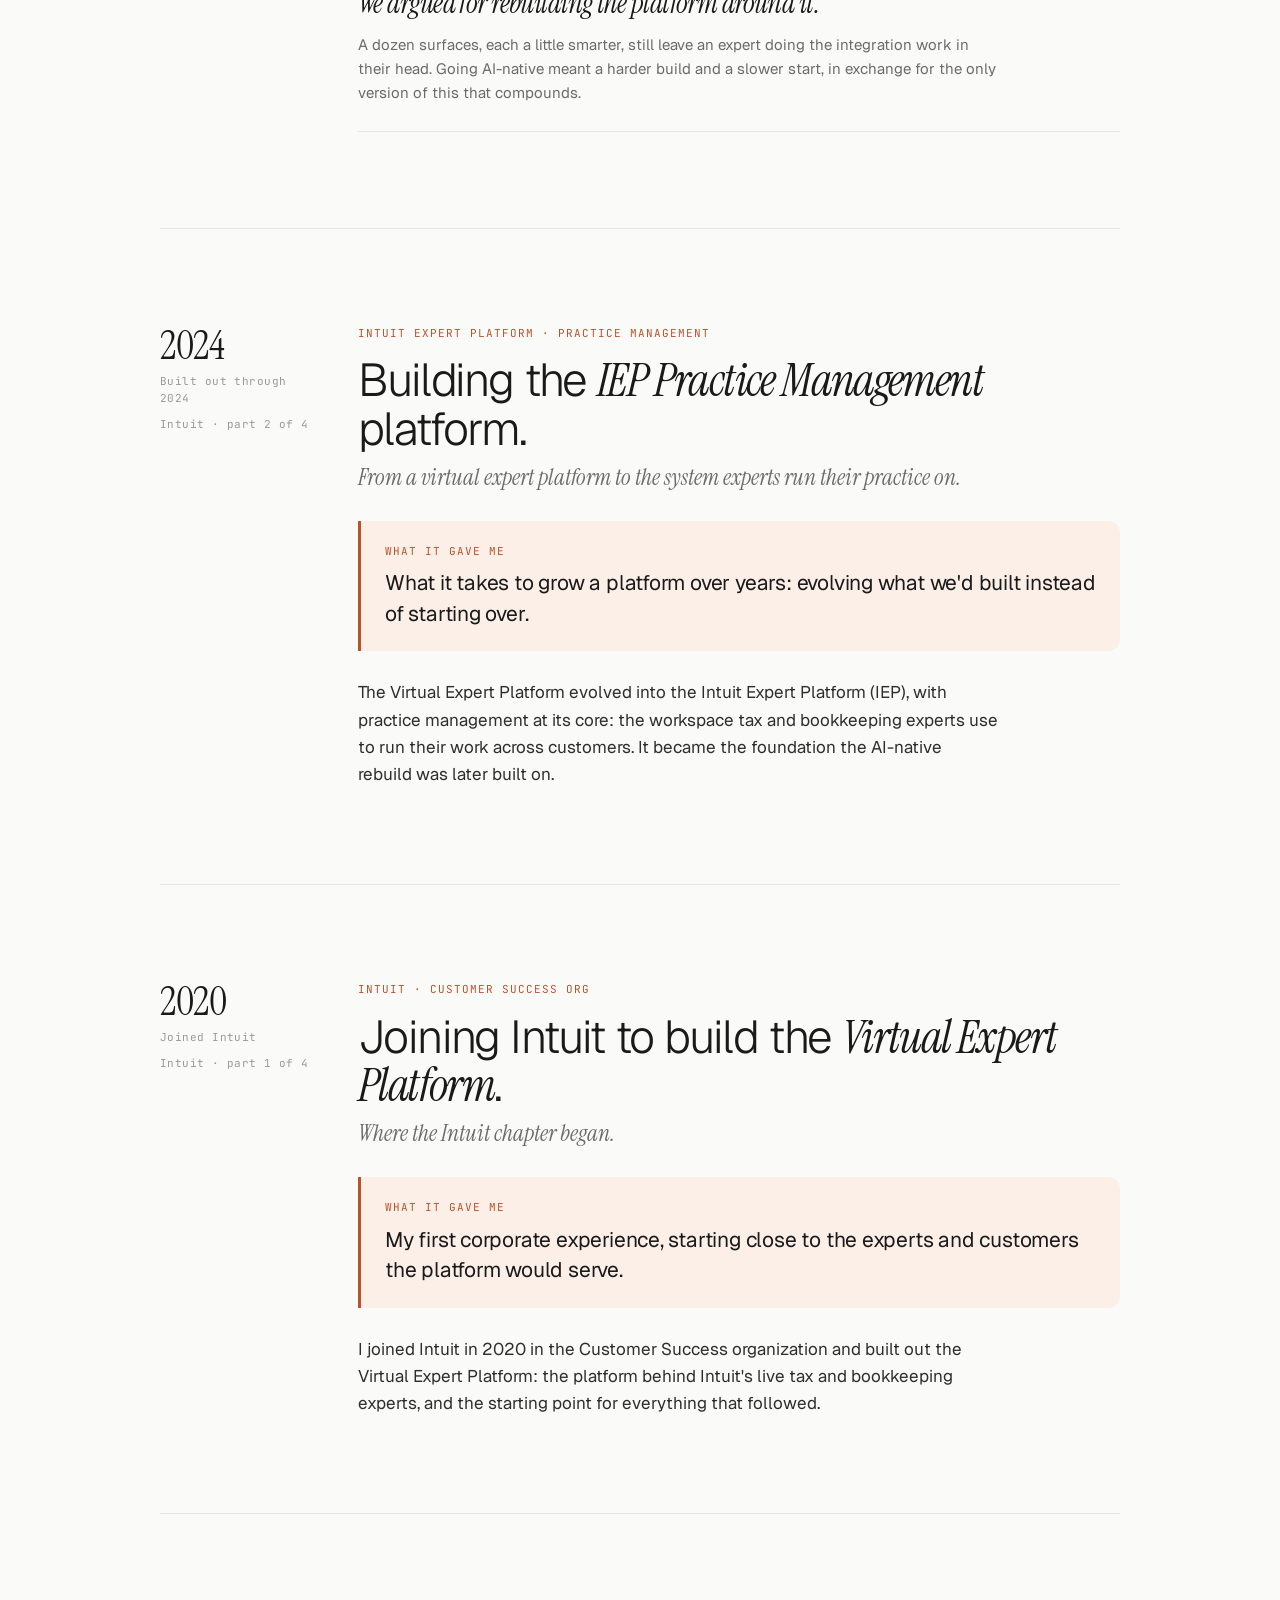
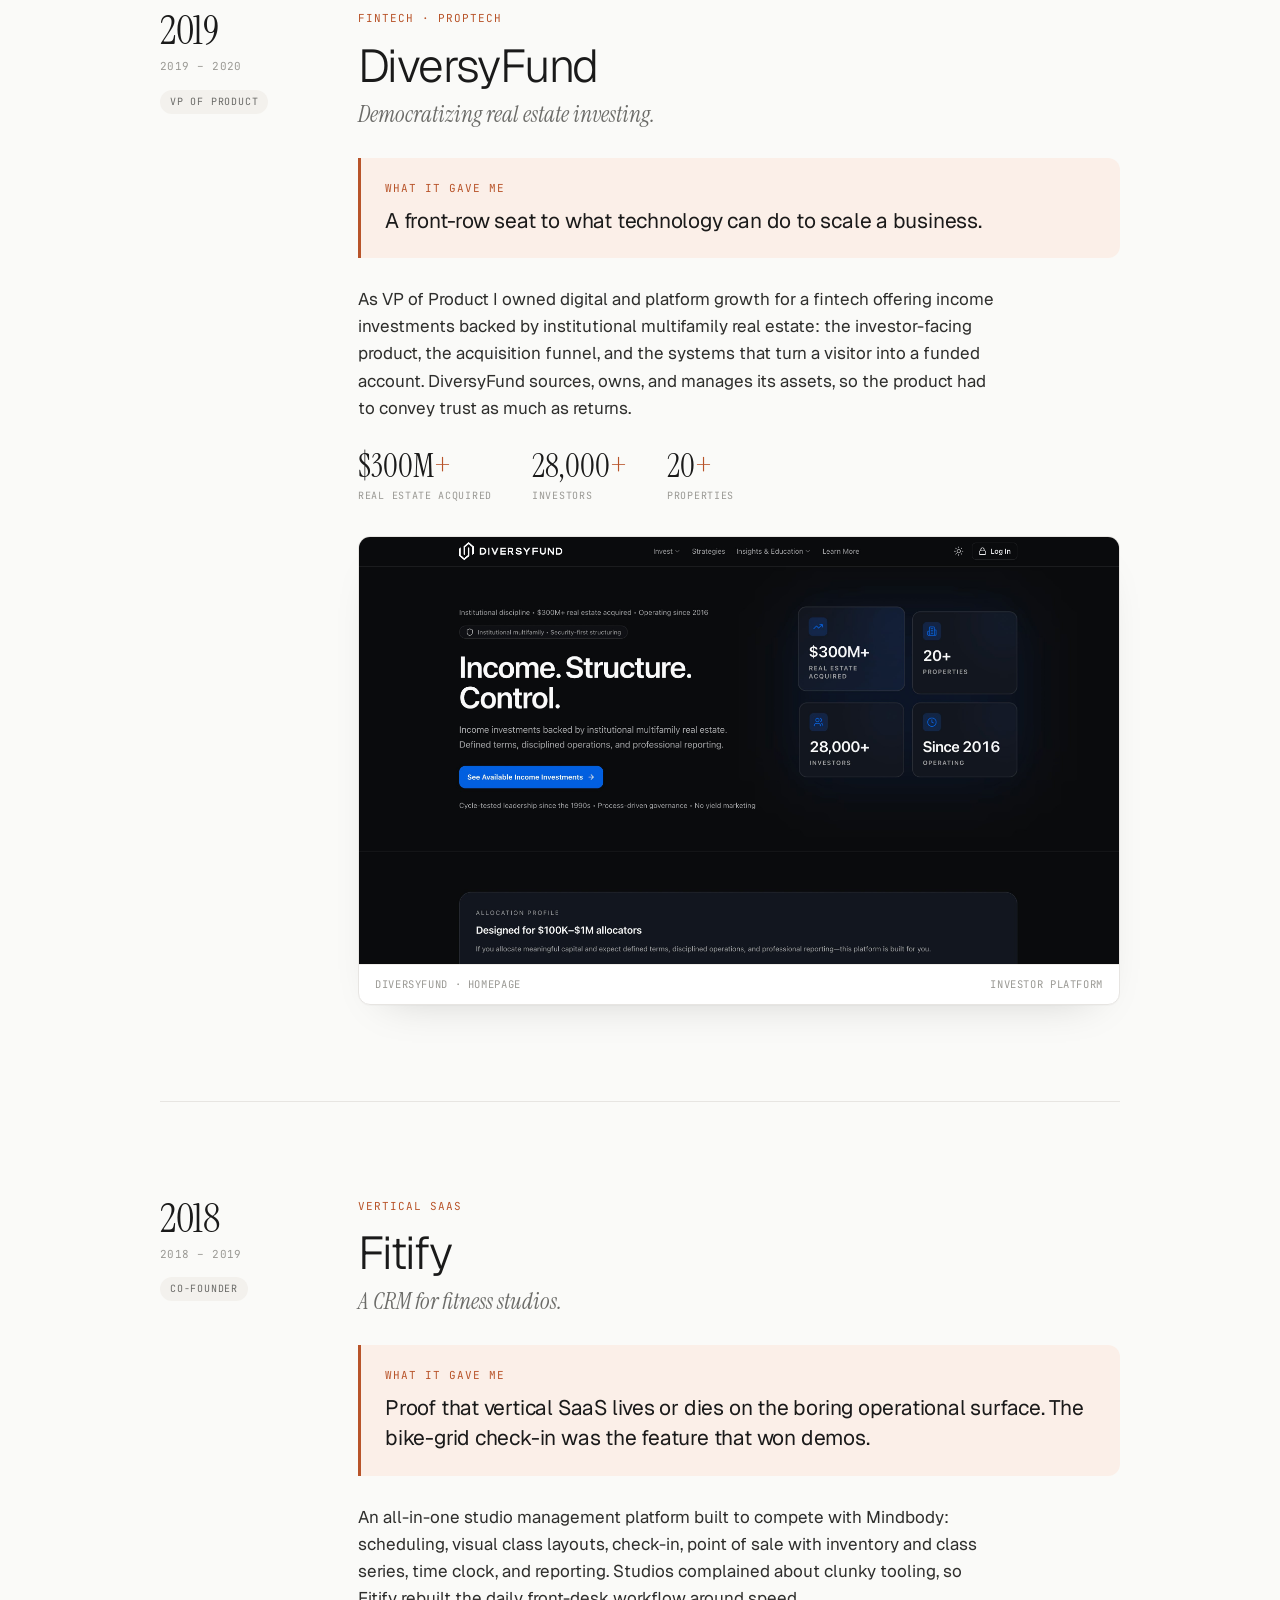
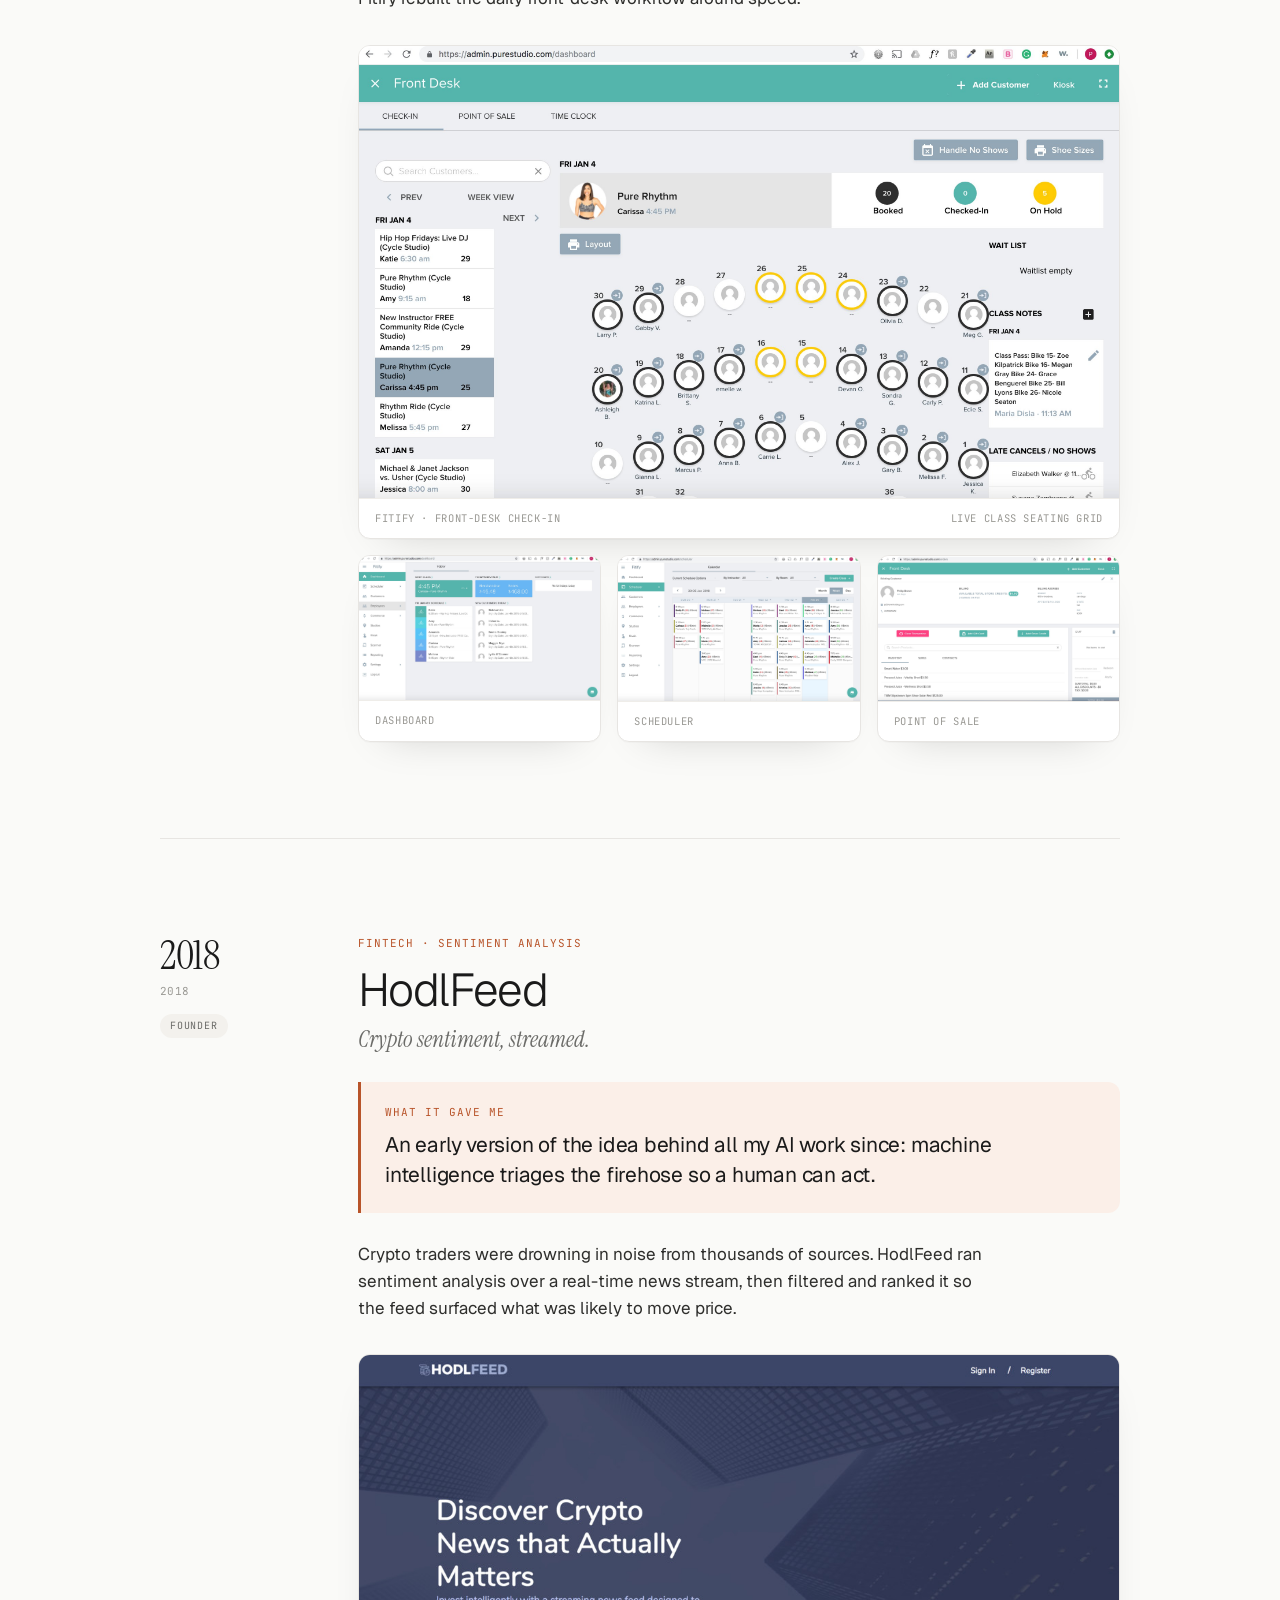
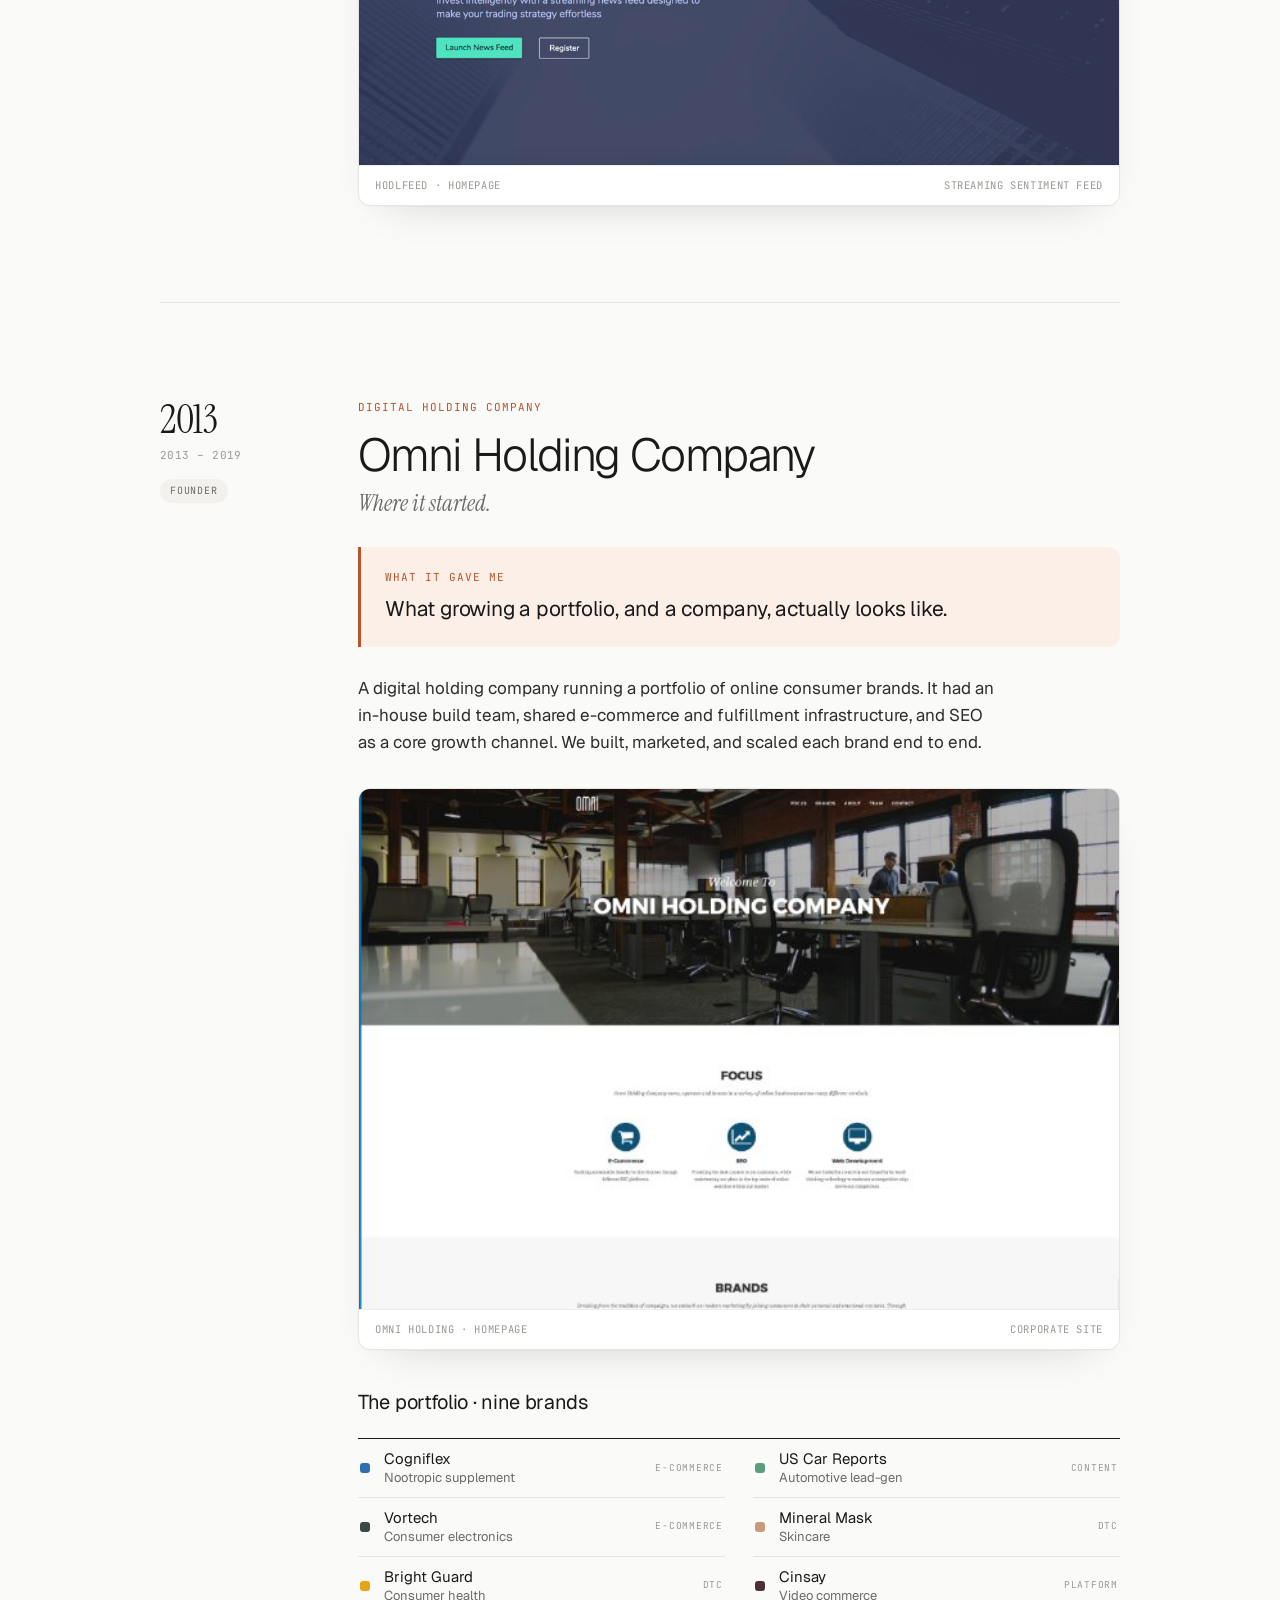
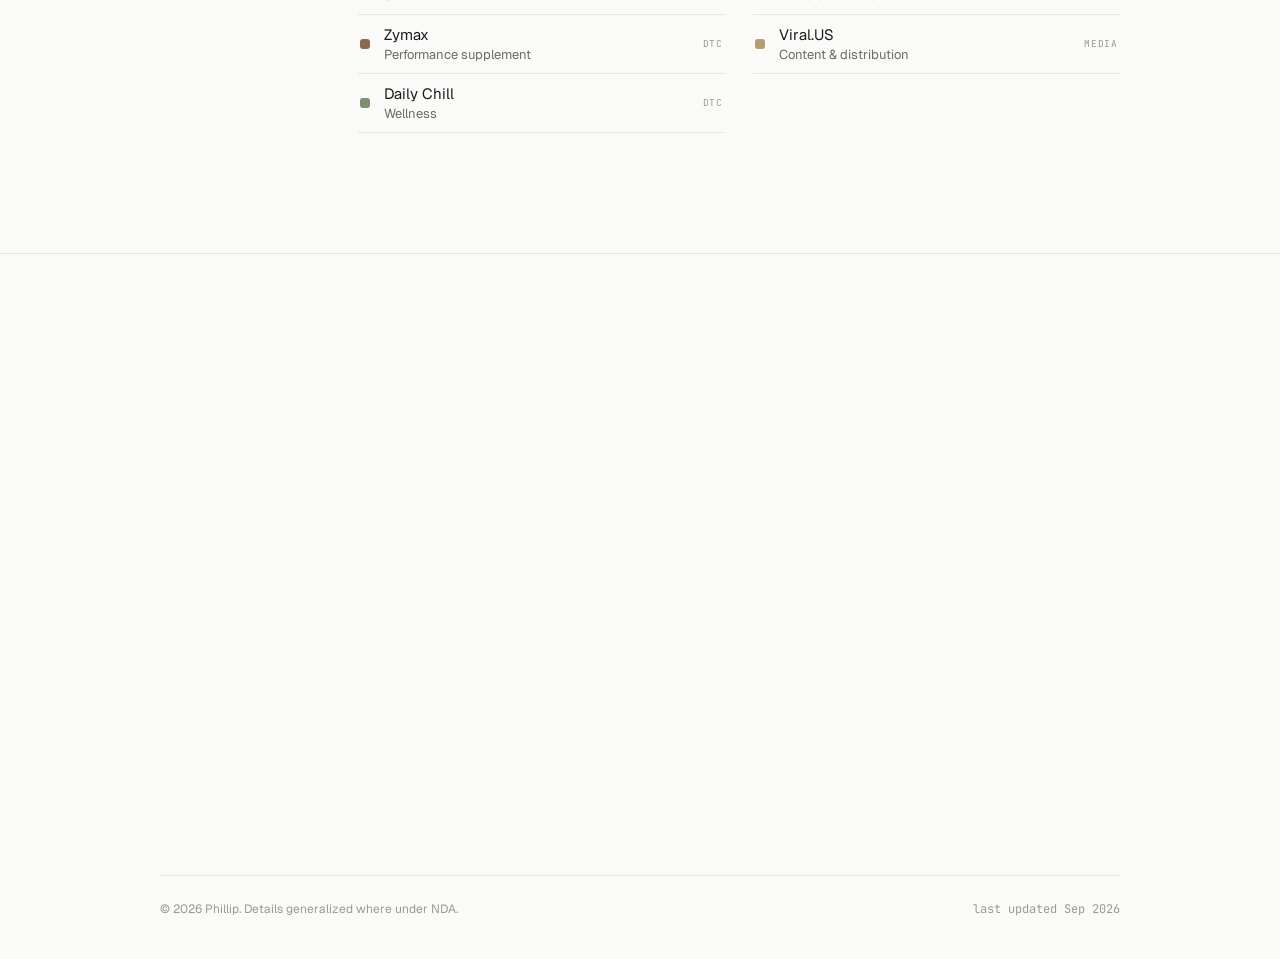
==== commit e164cf58: "Split the Intuit chapter into four timeline entries - 2026: the copilot in the Intuit Expert Platfor" ====
--- a/index.html
+++ b/index.html
@@ -4,7 +4,7 @@
 <meta charset="utf-8" />
 <meta name="viewport" content="width=device-width, initial-scale=1" />
 <title>Phillip — Product Leadership</title>
-<meta name="description" content="A running log of what Phillip has built, newest first: Curator, Cairn, the AI-native Intuit Expert Platform, DiversyFund, and the founder years before that." />
+<meta name="description" content="A running log of what Phillip has built, newest first: Curator, Cairn, six years building the Intuit Expert Platform, DiversyFund, and the founder years before that." />
 <meta name="theme-color" content="#fafaf8" media="(prefers-color-scheme: light)" />
 <meta name="theme-color" content="#121211" media="(prefers-color-scheme: dark)" />
 <script>document.documentElement.classList.add('js')</script>
@@ -182,46 +182,73 @@
       </div>
     </article>
 
-    <!-- ─── Intuit ─── -->
-    <article class="entry reveal" id="intuit">
+    <!-- ─── Intuit · 2026 · Copilot ─── -->
+    <article class="entry reveal" id="copilot">
+      <div class="entry-date"><div class="sticky">
+        <span class="year">2026</span>
+        <span class="span">Intuit · part 4 of 4</span>
+        <span class="pill">Group PM</span>
+      </div></div>
+      <div>
+        <div class="entry-kind"><span class="label accent">Intuit Expert Platform · Copilot</span></div>
+        <h2>The <em>copilot</em> in the Intuit Expert Platform.</h2>
+        <p class="dek">The AI drafts. The expert decides.</p>
+
+        <div class="gave">
+          <p class="label accent">What it gave me</p>
+          <p>The payoff of the AI-native bet: AI that experts use in the flow of their work, not beside it.</p>
+        </div>
+
+        <div class="post">
+          <p>
+            The copilot is the most visible result of taking the platform AI-native, built
+            directly into the expert workspace. It inverts the usual pattern: instead of
+            the expert doing the work with AI assisting, the AI drafts and the expert
+            reviews, corrects, and coaches it. That puts the expert's judgment where it is
+            worth the most.
+          </p>
+          <p>
+            We proved it on one narrow, high-frequency workflow before generalizing, and
+            it runs on the infrastructure and evaluation practice my team built the year
+            before.
+          </p>
+        </div>
+        <p class="note">Details generalized where under NDA.</p>
+      </div>
+    </article>
+
+    <!-- ─── Intuit · 2025 · AI-native ─── -->
+    <article class="entry reveal" id="ai-native">
       <div class="entry-date"><div class="sticky">
         <span class="year">2025</span>
-        <span class="span">2025 – 2026</span>
-        <span class="span">At Intuit since 2020</span>
+        <span class="span">Intuit · part 3 of 4</span>
         <span class="pill">Group PM</span>
       </div></div>
       <div>
-        <div class="entry-kind"><span class="label accent">Intuit · DIY &amp; Expert Experiences</span></div>
-        <h2>Reinventing the Intuit Expert Platform <em>as AI-native</em>.</h2>
+        <div class="entry-kind"><span class="label accent">Intuit Expert Platform · AI-native tooling</span></div>
+        <h2>Taking the Intuit Expert Platform <em>AI-native</em>.</h2>
         <p class="dek">Led end to end, and accountable for AI adoption.</p>
 
         <div class="gave">
           <p class="label accent">What it gave me</p>
-          <p>My first corporate chapter, and the opportunity to build AI experiences at scale and to work with AI tooling every day.</p>
-        </div>
-
-        <div class="post">
-          <p>
-            The Intuit Expert Platform dates back to 2020, the year I joined Intuit.
-            By 2025, its tax and bookkeeping experts were working across a
-            dozen tools, doing the integration work in their heads. Over 2025 and 2026 I
-            led the effort to rebuild the platform as AI-native, end to end, and I was
-            accountable for the outcome that mattered most: whether experts actually
-            adopted the AI.
-          </p>
-          <p>
-            The copilot was one of the core changes, but not the only one. Just as
-            important was how AI showed up everywhere else in the product, and the
-            infrastructure and tooling that let us ship it safely. All of it shipped in
-            a regulated domain, where every change clears compliance, security, and
-            legal review.
+          <p>The opportunity to build AI experiences at scale, and to work with AI tooling every day.</p>
+        </div>
+
+        <div class="post">
+          <p>
+            Intuit's tax and bookkeeping experts were working across a dozen tools, doing
+            the integration work in their heads. I led the effort to rebuild the platform
+            as AI-native, end to end, and I was accountable for the outcome that mattered
+            most: whether experts actually adopted the AI. All of it shipped in a
+            regulated domain, where every change clears compliance, security, and legal
+            review.
           </p>
           <h3>What my team owned</h3>
         </div>
         <ol class="points three">
-          <li><span class="num">01 · Copilot</span><h4>A copilot in the workspace</h4><p>The AI drafts; the expert reviews, corrects, and coaches. We proved it on one narrow, high-frequency workflow before generalizing.</p></li>
-          <li><span class="num">02 · Adoption</span><h4>AI woven into the UI</h4><p>Orchestrating how AI experiences surface across the platform, inside the flows experts already use, so adoption was designed in rather than hoped for.</p></li>
-          <li><span class="num">03 · Infrastructure</span><h4>The tooling underneath</h4><p>A shared capability layer any surface can call, and an evaluation practice (human ratings calibrating an automated judge) that gates every release.</p></li>
+          <li><span class="num">01 · Adoption</span><h4>AI woven into the UI</h4><p>Orchestrating how AI experiences surface across the platform, inside the flows experts already use, so adoption was designed in rather than hoped for.</p></li>
+          <li><span class="num">02 · Infrastructure</span><h4>Build once, serve anywhere</h4><p>A shared capability layer any surface can call, so the same capability serves the workspace, adjacent surfaces, and third-party assistants.</p></li>
+          <li><span class="num">03 · Tooling</span><h4>Nothing ships without a bar</h4><p>An evaluation practice where human ratings calibrate an automated judge, gating every release. Evaluation as product, not QA.</p></li>
         </ol>
 
         <div class="pull">
@@ -233,7 +260,61 @@
             slower start, in exchange for the only version of this that compounds.
           </p>
         </div>
-        <p class="note">Details generalized where under NDA.</p>
+      </div>
+    </article>
+
+    <!-- ─── Intuit · through 2024 · IEP Practice Management ─── -->
+    <article class="entry reveal" id="iep">
+      <div class="entry-date"><div class="sticky">
+        <span class="year">2024</span>
+        <span class="span">Built out through 2024</span>
+        <span class="span">Intuit · part 2 of 4</span>
+      </div></div>
+      <div>
+        <div class="entry-kind"><span class="label accent">Intuit Expert Platform · Practice Management</span></div>
+        <h2>Building the <em>IEP Practice Management</em> platform.</h2>
+        <p class="dek">From a virtual expert platform to the system experts run their practice on.</p>
+
+        <div class="gave">
+          <p class="label accent">What it gave me</p>
+          <p>What it takes to grow a platform over years: evolving what we'd built instead of starting over.</p>
+        </div>
+
+        <div class="post">
+          <p>
+            The Virtual Expert Platform evolved into the Intuit Expert Platform (IEP), with
+            practice management at its core: the workspace tax and bookkeeping experts
+            use to run their work across customers. It became the foundation the
+            AI-native rebuild was later built on.
+          </p>
+        </div>
+      </div>
+    </article>
+
+    <!-- ─── Intuit · 2020 · Virtual Expert Platform ─── -->
+    <article class="entry reveal" id="vep">
+      <div class="entry-date"><div class="sticky">
+        <span class="year">2020</span>
+        <span class="span">Joined Intuit</span>
+        <span class="span">Intuit · part 1 of 4</span>
+      </div></div>
+      <div>
+        <div class="entry-kind"><span class="label accent">Intuit · Customer Success org</span></div>
+        <h2>Joining Intuit to build the <em>Virtual Expert Platform</em>.</h2>
+        <p class="dek">Where the Intuit chapter began.</p>
+
+        <div class="gave">
+          <p class="label accent">What it gave me</p>
+          <p>My first corporate experience, starting close to the experts and customers the platform would serve.</p>
+        </div>
+
+        <div class="post">
+          <p>
+            I joined Intuit in 2020 in the Customer Success organization and built out the
+            Virtual Expert Platform: the platform behind Intuit's live tax and bookkeeping
+            experts, and the starting point for everything that followed.
+          </p>
+        </div>
       </div>
     </article>
 
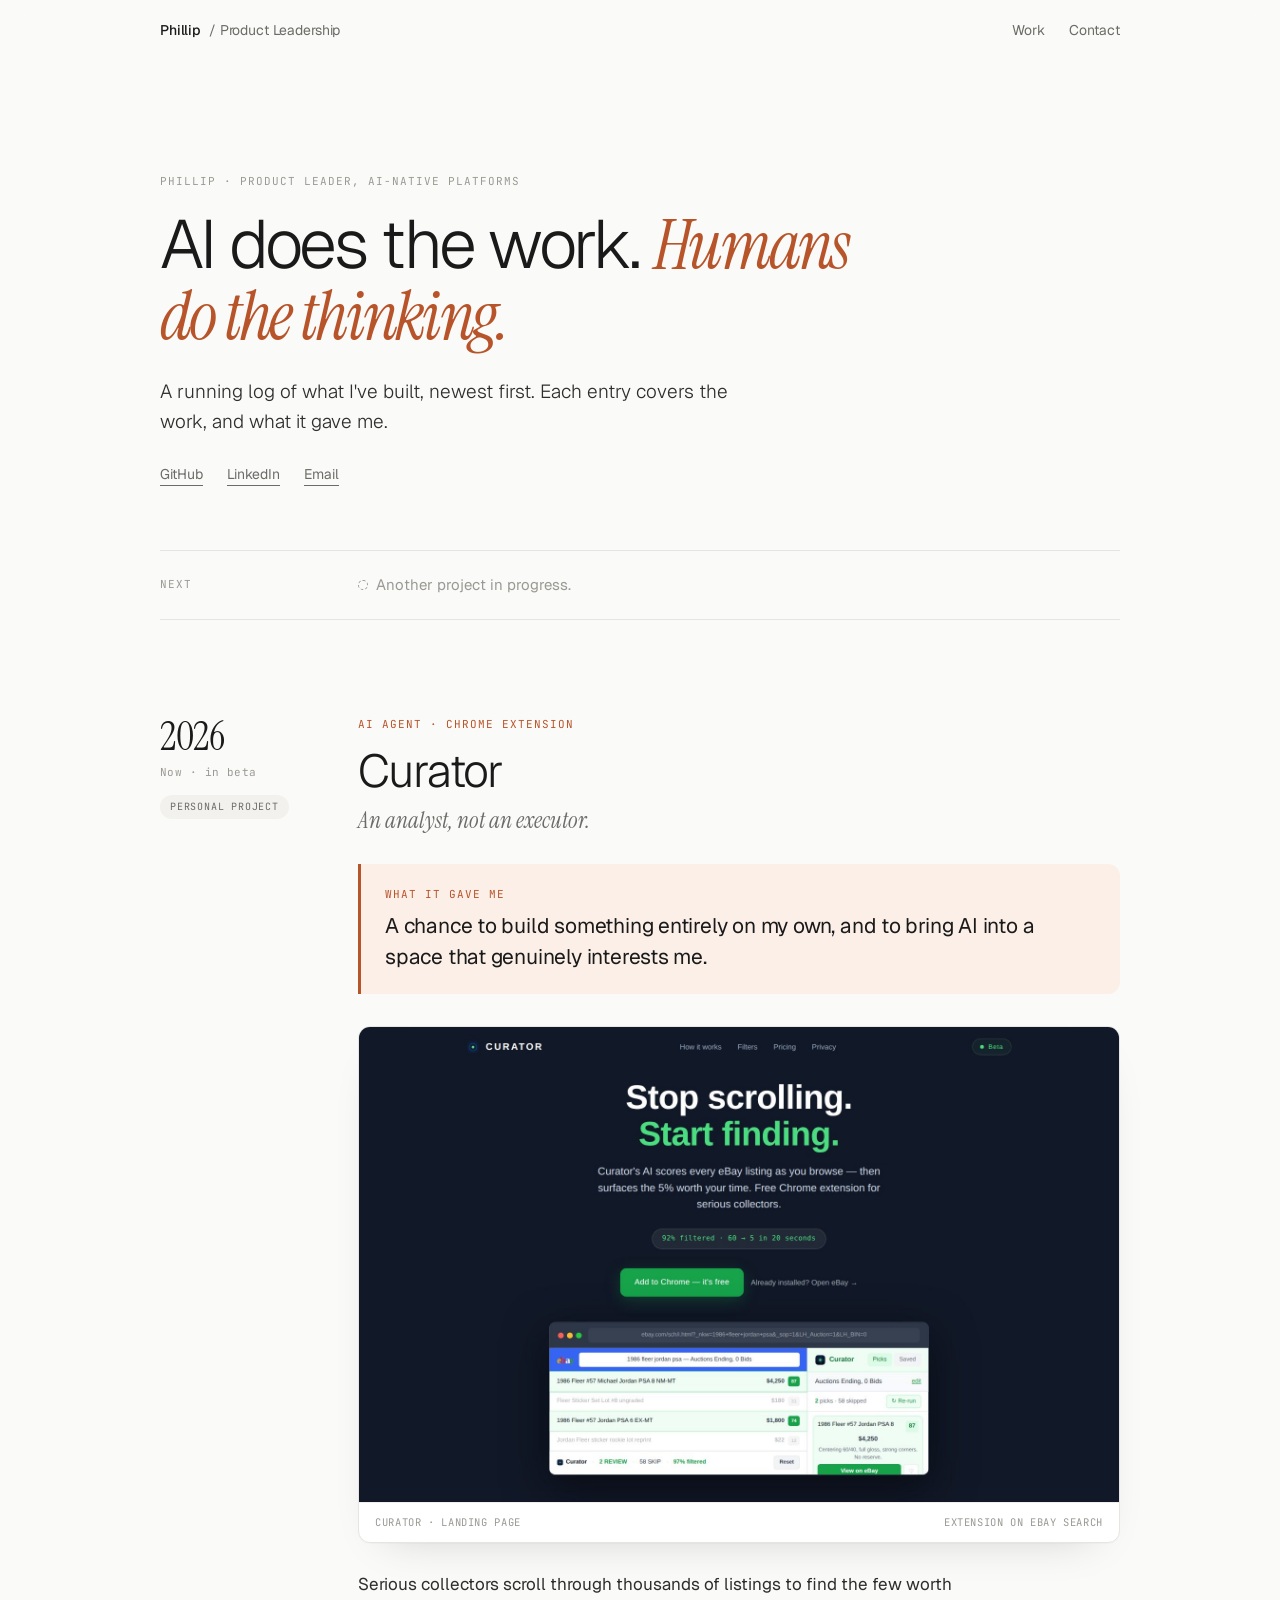
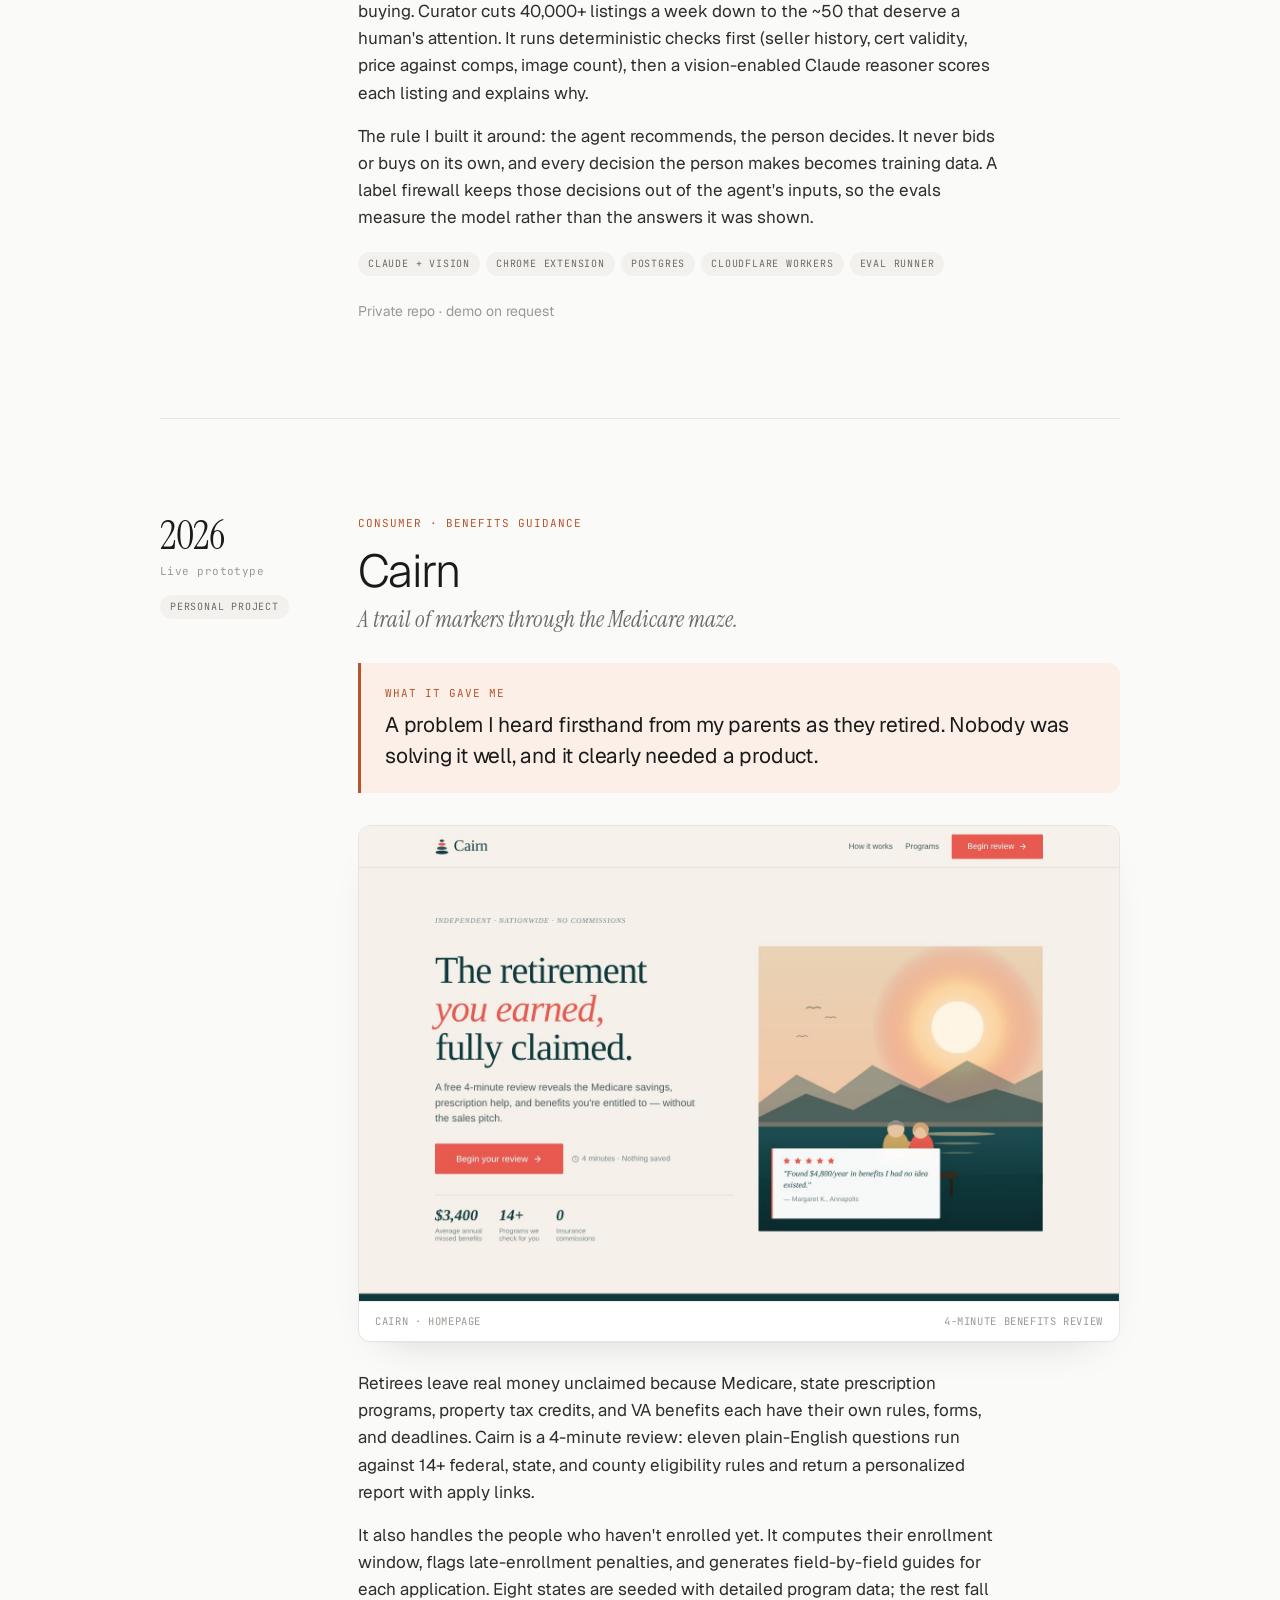
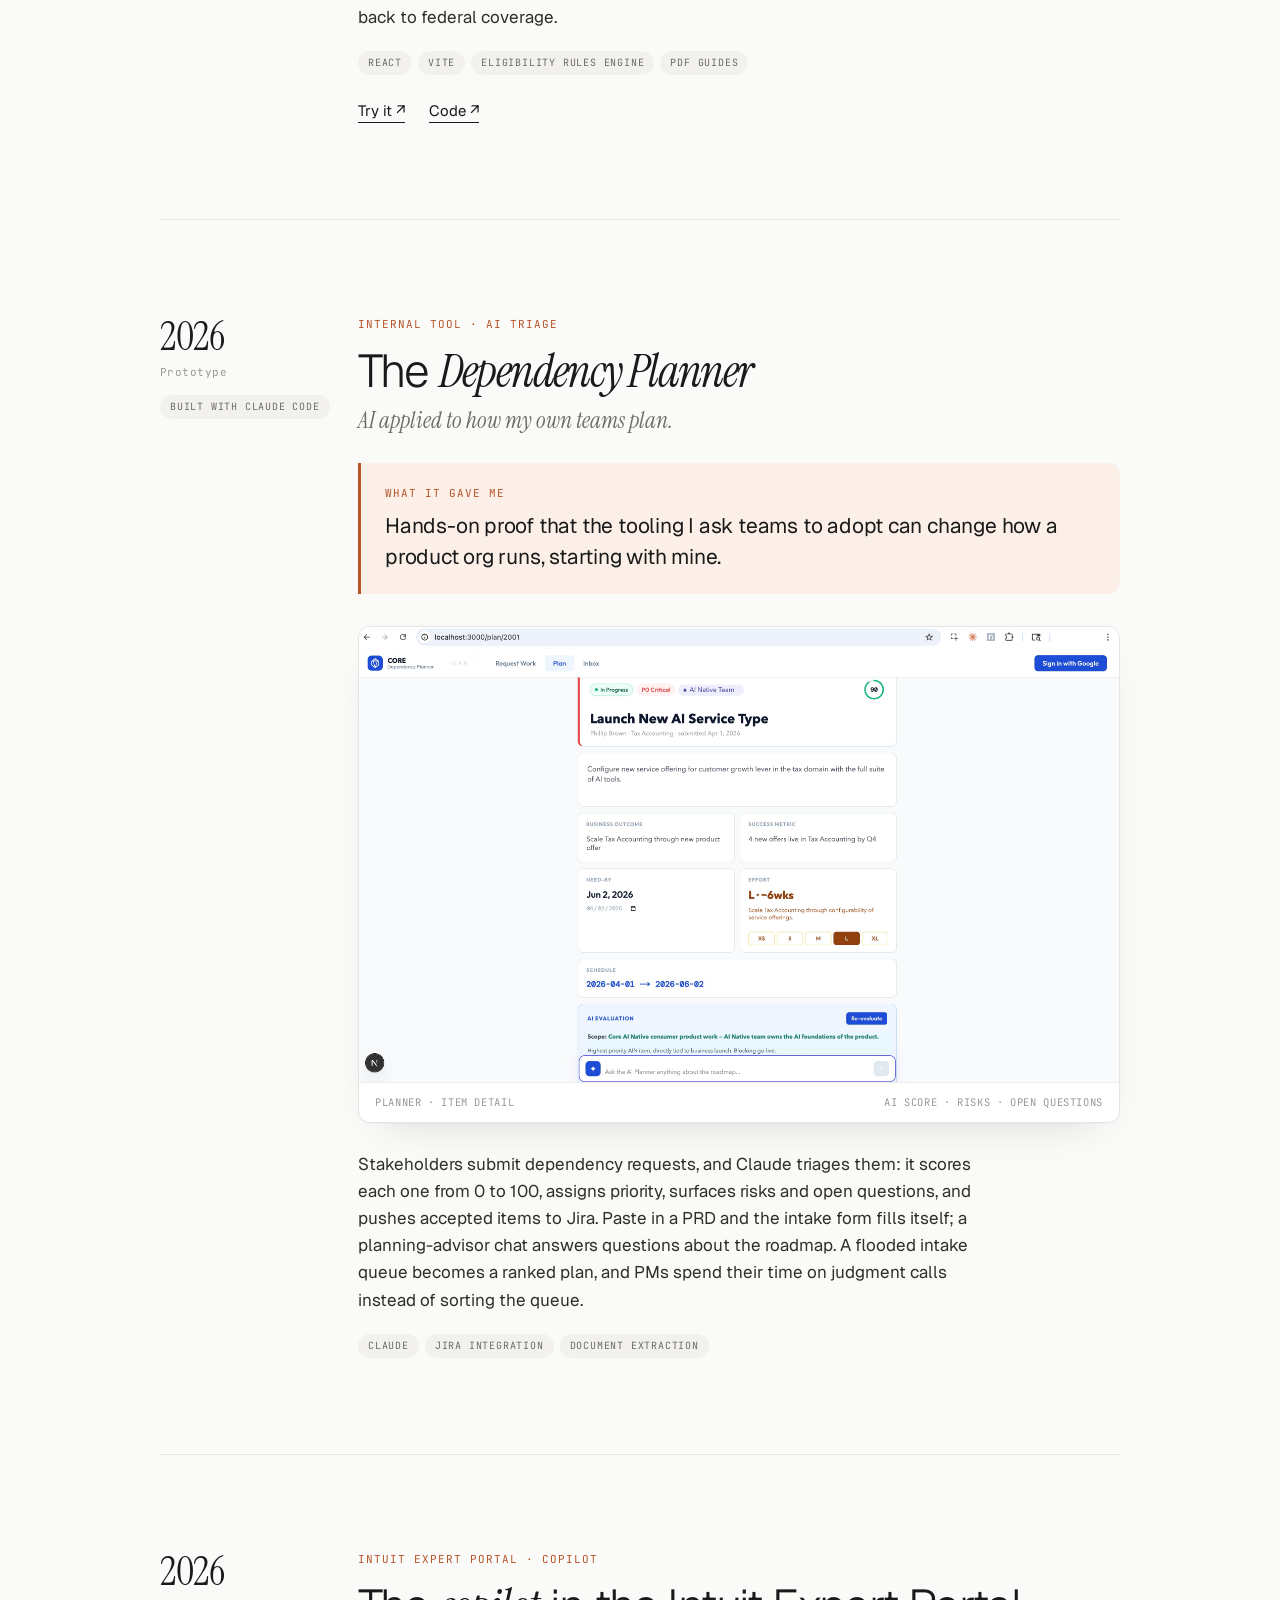
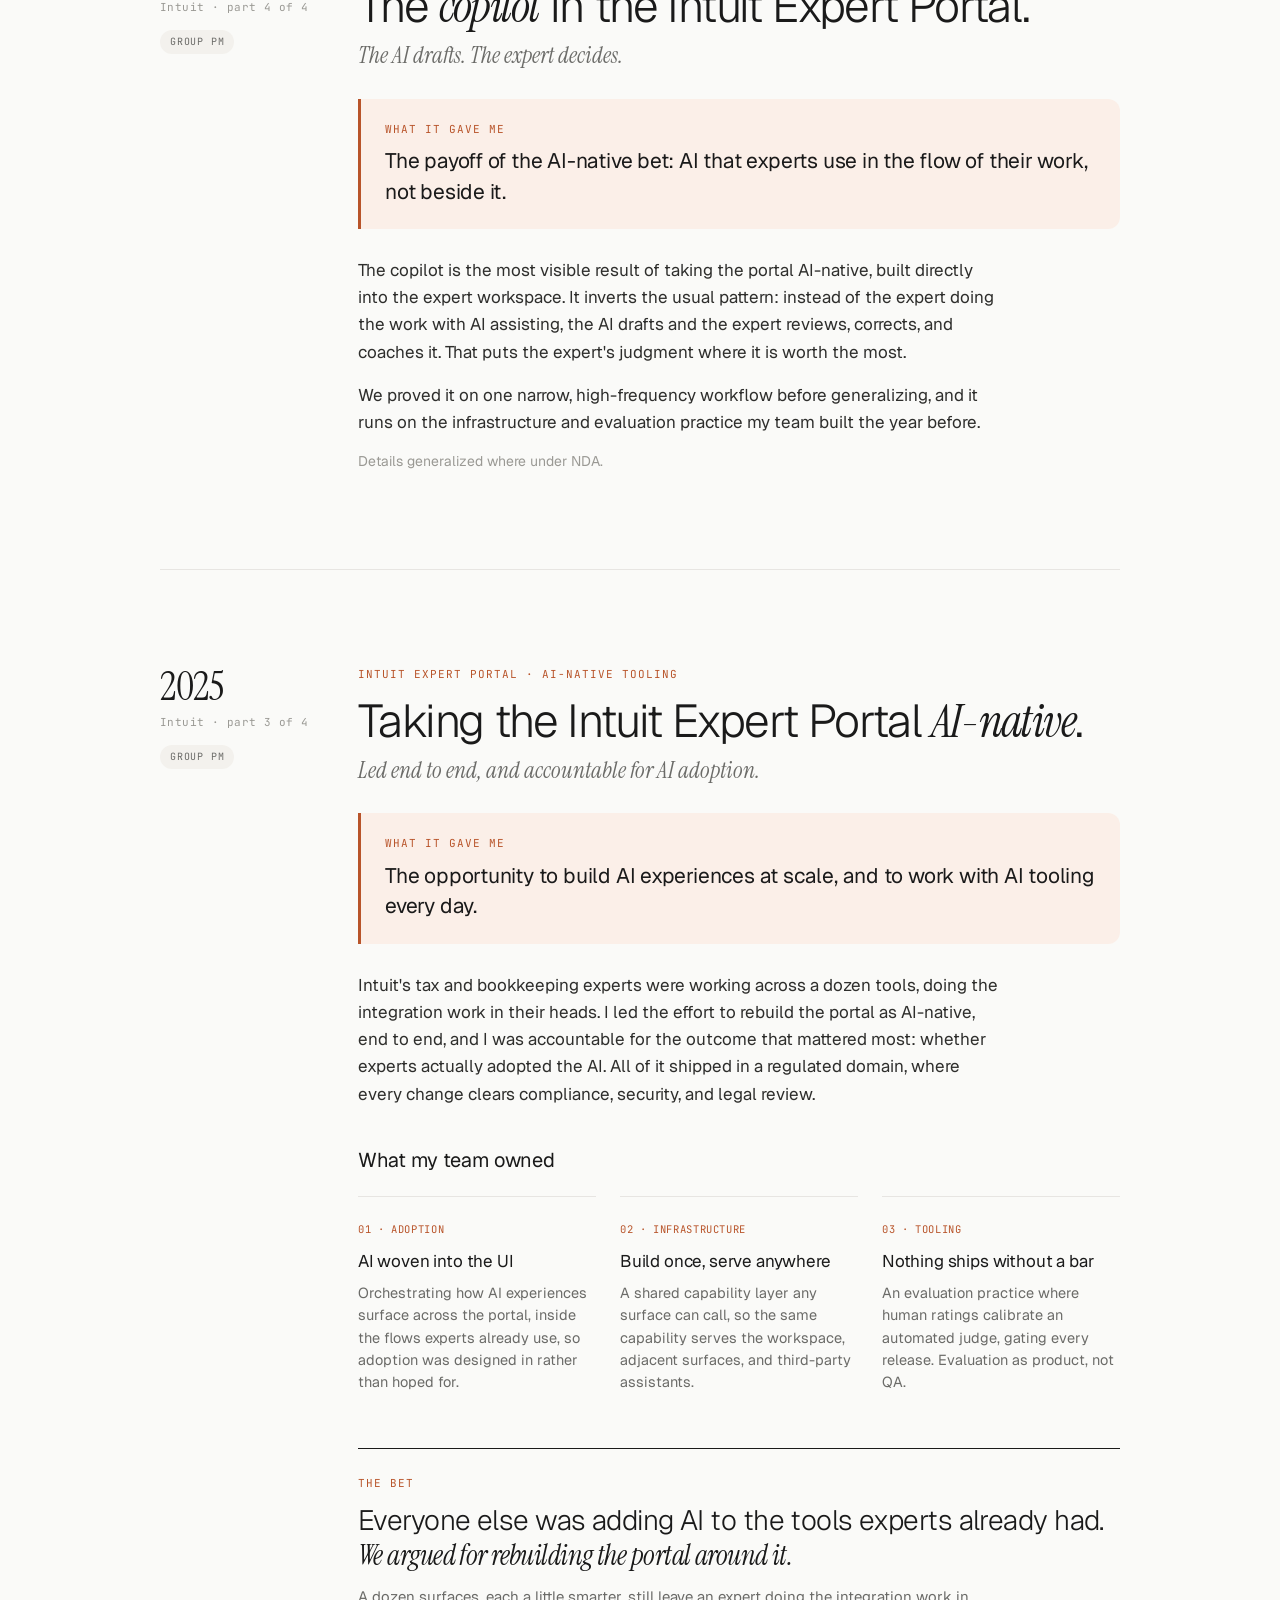
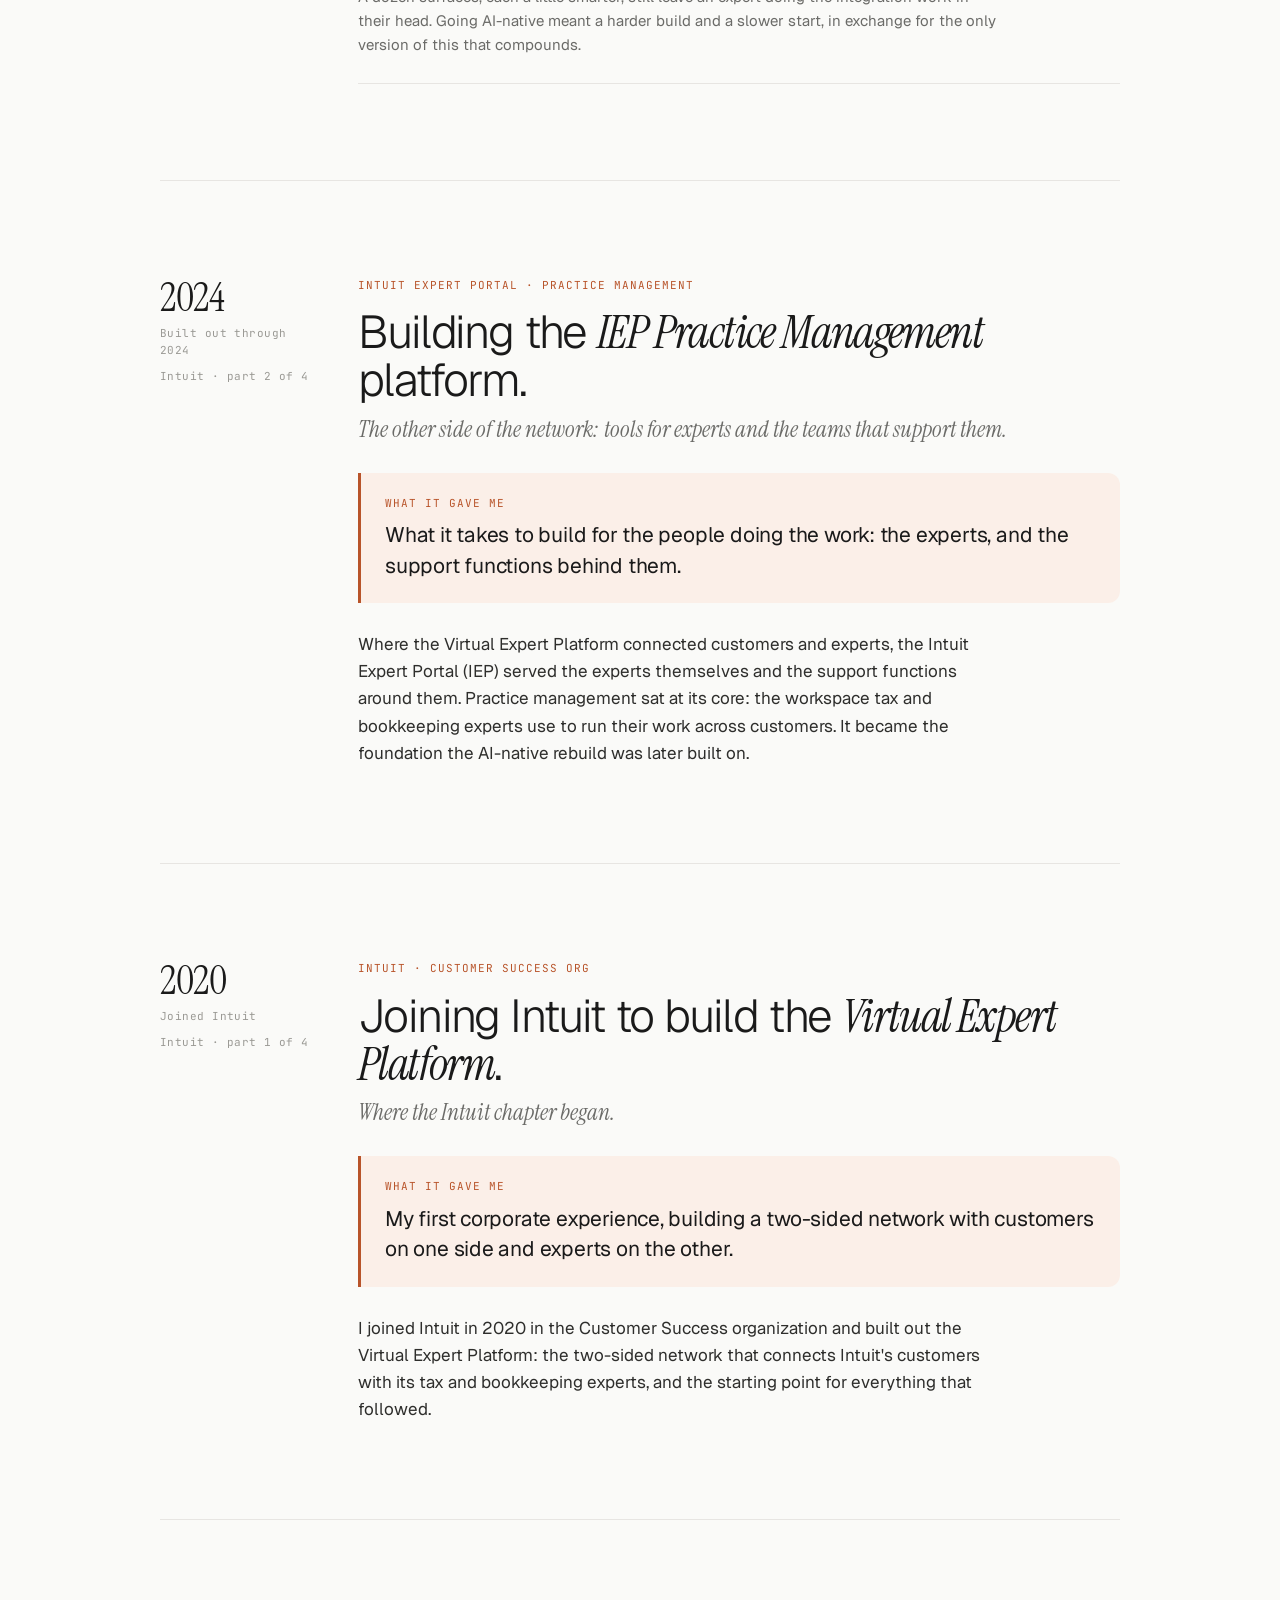
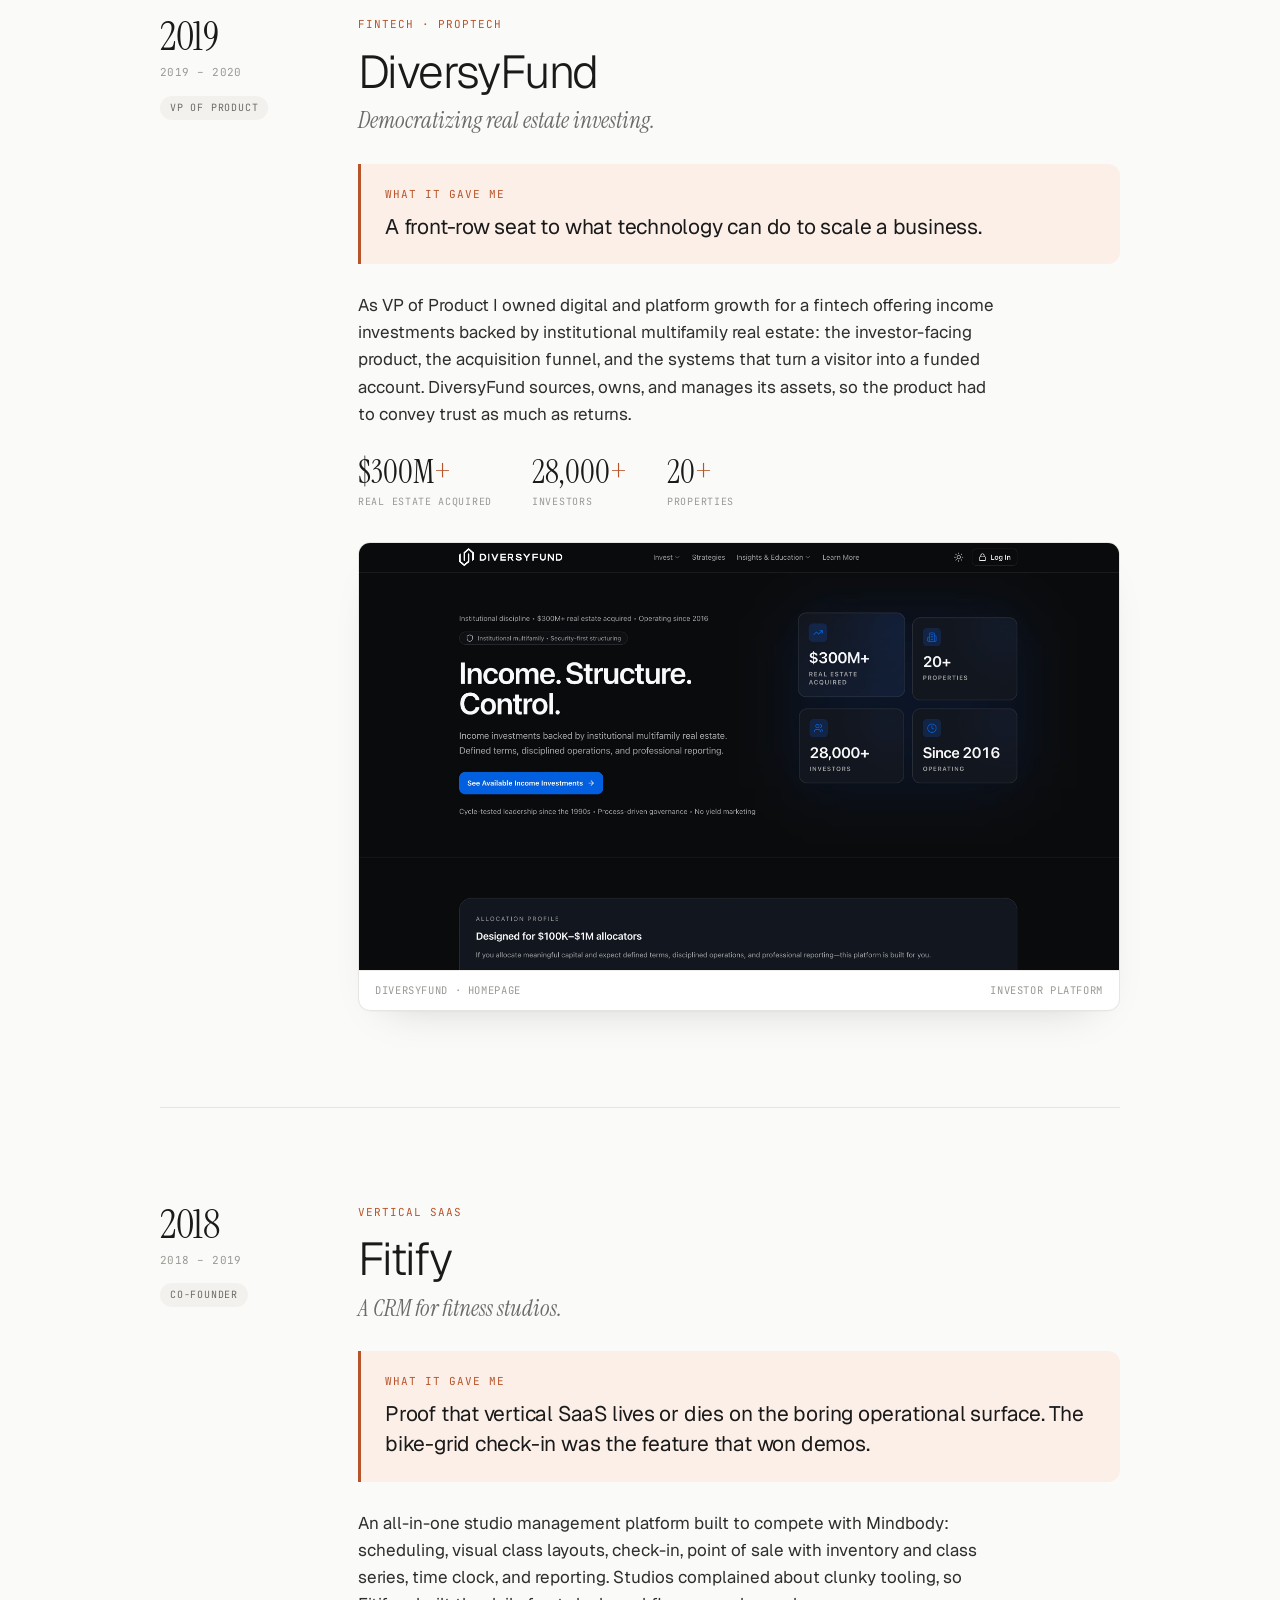
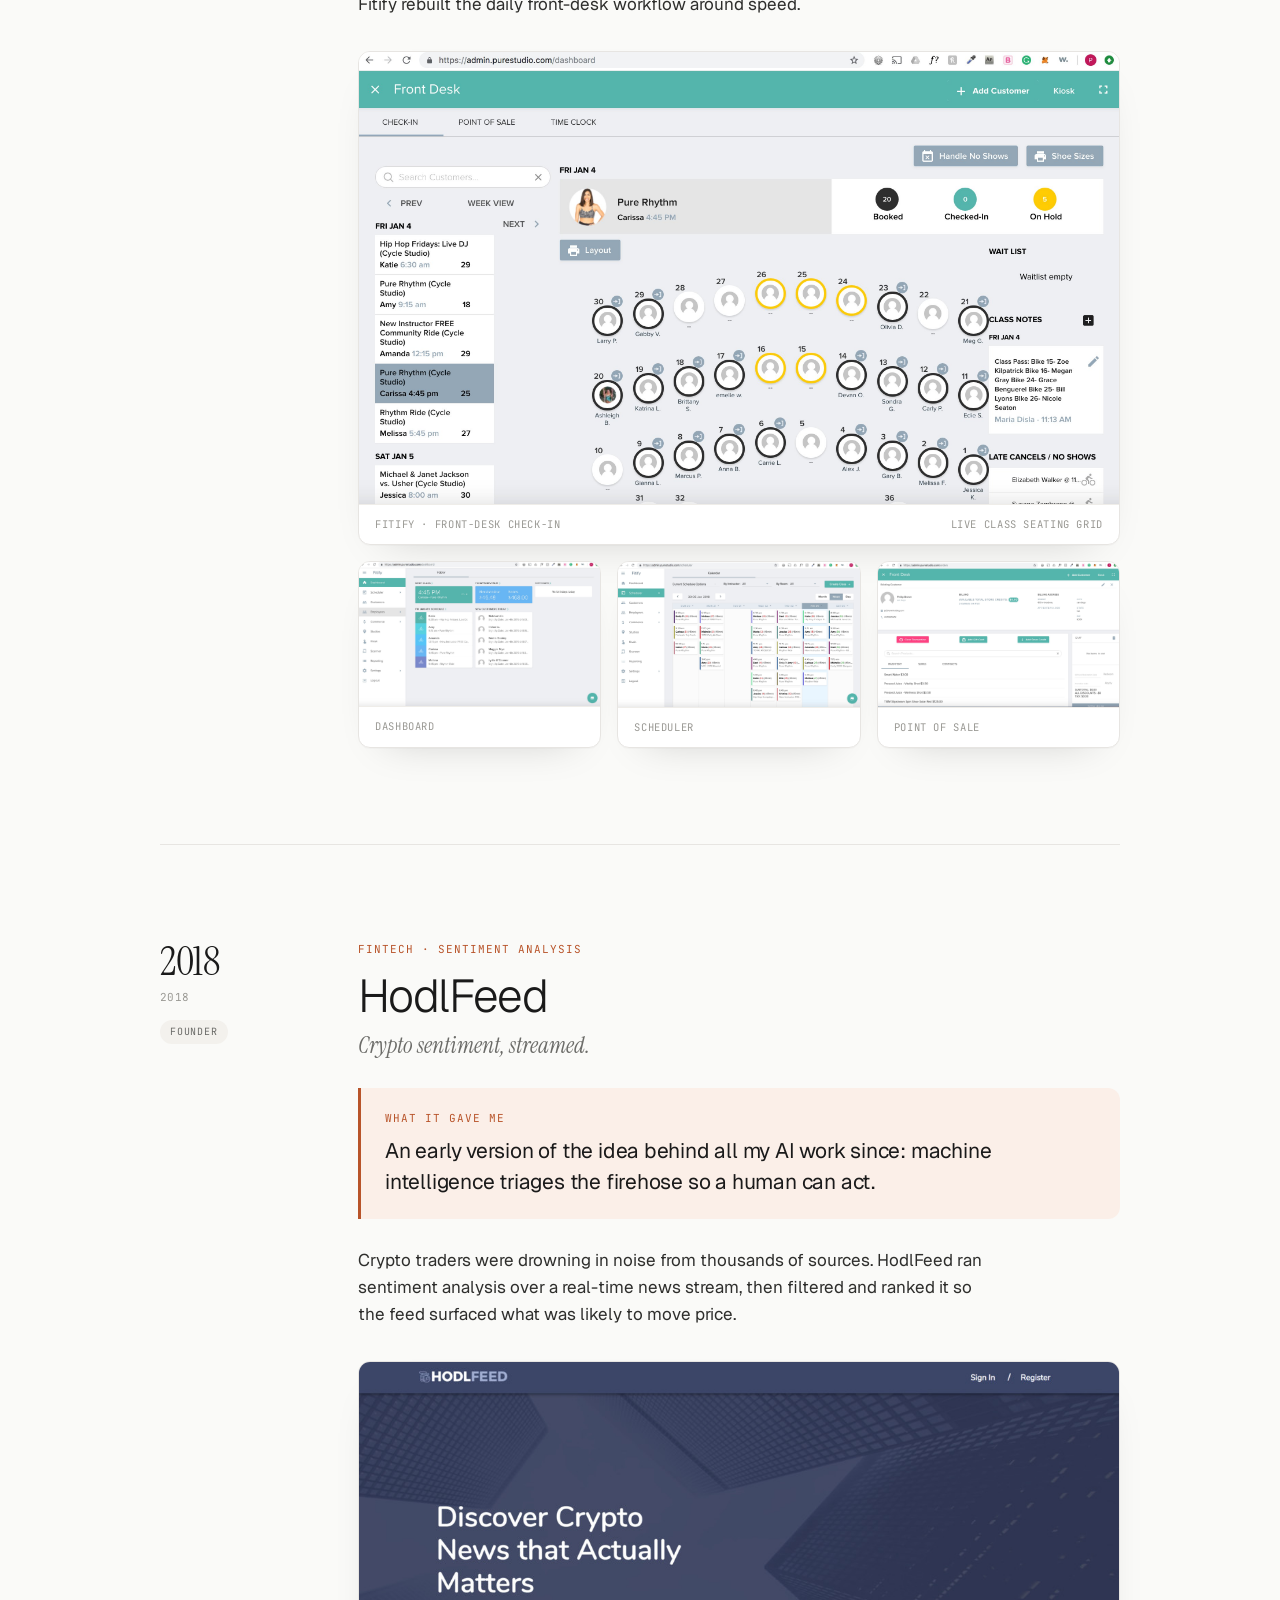
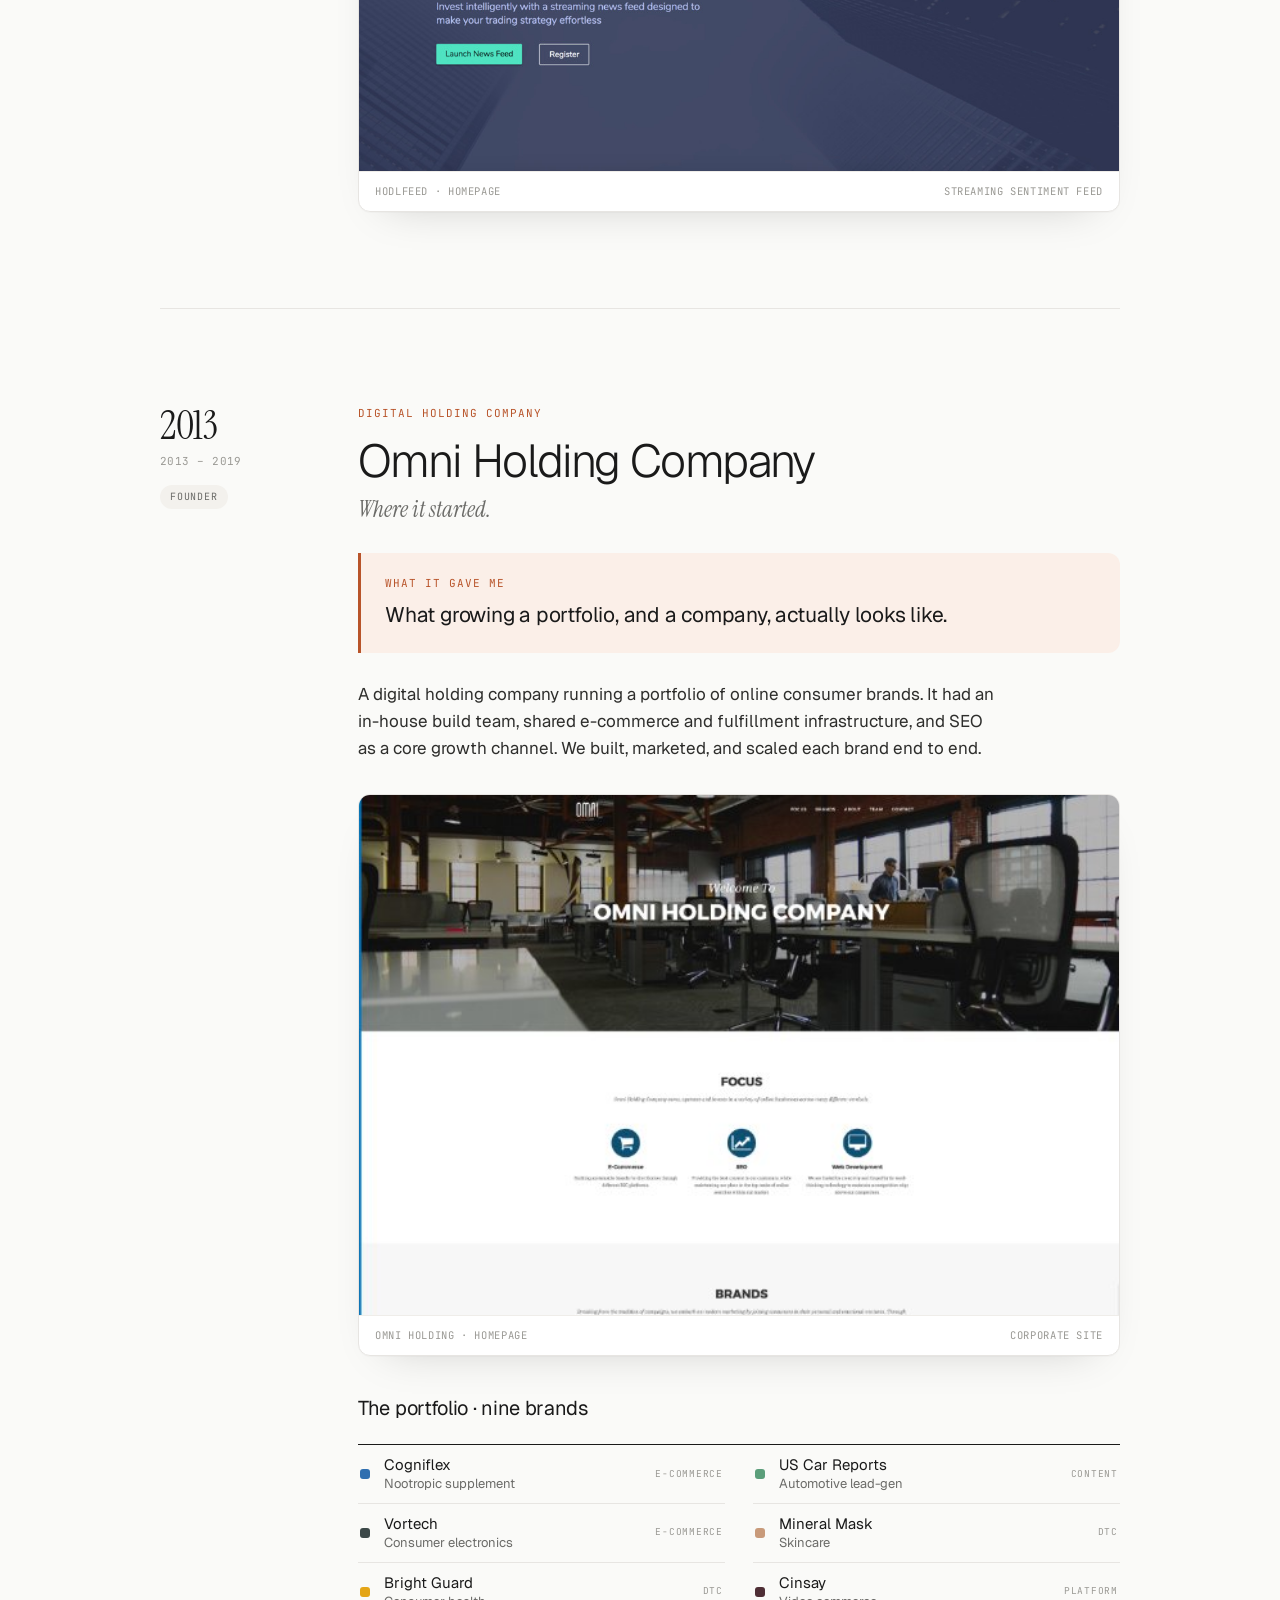
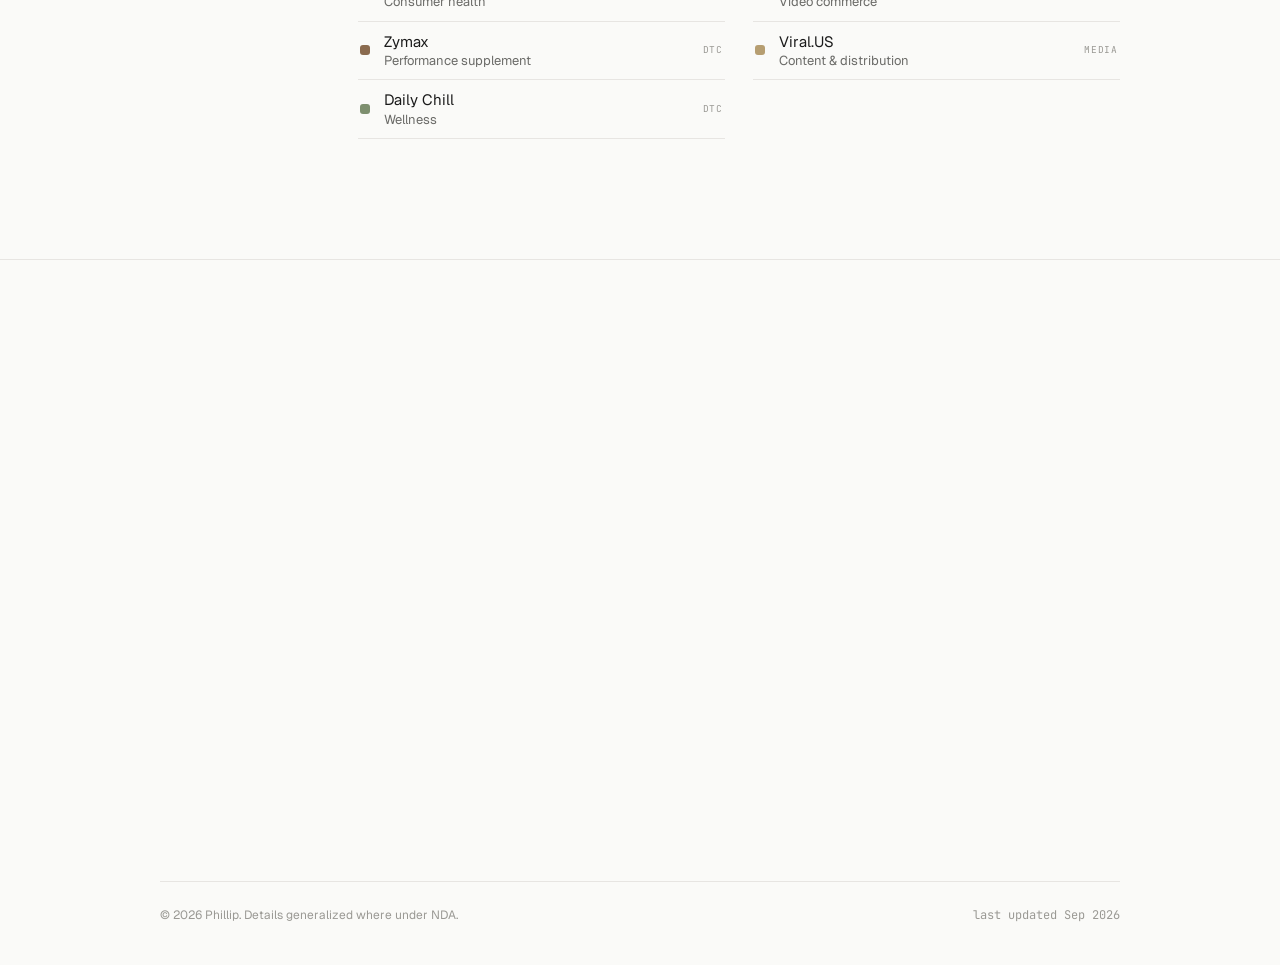
==== commit 749e76a3: "Distinguish the Virtual Expert Platform from the Intuit Expert Portal - Virtual Expert Platform: the" ====
--- a/index.html
+++ b/index.html
@@ -4,7 +4,7 @@
 <meta charset="utf-8" />
 <meta name="viewport" content="width=device-width, initial-scale=1" />
 <title>Phillip — Product Leadership</title>
-<meta name="description" content="A running log of what Phillip has built, newest first: Curator, Cairn, six years building the Intuit Expert Platform, DiversyFund, and the founder years before that." />
+<meta name="description" content="A running log of what Phillip has built, newest first: Curator, Cairn, six years building expert platforms at Intuit, DiversyFund, and the founder years before that." />
 <meta name="theme-color" content="#fafaf8" media="(prefers-color-scheme: light)" />
 <meta name="theme-color" content="#121211" media="(prefers-color-scheme: dark)" />
 <script>document.documentElement.classList.add('js')</script>
@@ -190,8 +190,8 @@
         <span class="pill">Group PM</span>
       </div></div>
       <div>
-        <div class="entry-kind"><span class="label accent">Intuit Expert Platform · Copilot</span></div>
-        <h2>The <em>copilot</em> in the Intuit Expert Platform.</h2>
+        <div class="entry-kind"><span class="label accent">Intuit Expert Portal · Copilot</span></div>
+        <h2>The <em>copilot</em> in the Intuit Expert Portal.</h2>
         <p class="dek">The AI drafts. The expert decides.</p>
 
         <div class="gave">
@@ -201,7 +201,7 @@
 
         <div class="post">
           <p>
-            The copilot is the most visible result of taking the platform AI-native, built
+            The copilot is the most visible result of taking the portal AI-native, built
             directly into the expert workspace. It inverts the usual pattern: instead of
             the expert doing the work with AI assisting, the AI drafts and the expert
             reviews, corrects, and coaches it. That puts the expert's judgment where it is
@@ -225,8 +225,8 @@
         <span class="pill">Group PM</span>
       </div></div>
       <div>
-        <div class="entry-kind"><span class="label accent">Intuit Expert Platform · AI-native tooling</span></div>
-        <h2>Taking the Intuit Expert Platform <em>AI-native</em>.</h2>
+        <div class="entry-kind"><span class="label accent">Intuit Expert Portal · AI-native tooling</span></div>
+        <h2>Taking the Intuit Expert Portal <em>AI-native</em>.</h2>
         <p class="dek">Led end to end, and accountable for AI adoption.</p>
 
         <div class="gave">
@@ -237,7 +237,7 @@
         <div class="post">
           <p>
             Intuit's tax and bookkeeping experts were working across a dozen tools, doing
-            the integration work in their heads. I led the effort to rebuild the platform
+            the integration work in their heads. I led the effort to rebuild the portal
             as AI-native, end to end, and I was accountable for the outcome that mattered
             most: whether experts actually adopted the AI. All of it shipped in a
             regulated domain, where every change clears compliance, security, and legal
@@ -246,14 +246,14 @@
           <h3>What my team owned</h3>
         </div>
         <ol class="points three">
-          <li><span class="num">01 · Adoption</span><h4>AI woven into the UI</h4><p>Orchestrating how AI experiences surface across the platform, inside the flows experts already use, so adoption was designed in rather than hoped for.</p></li>
+          <li><span class="num">01 · Adoption</span><h4>AI woven into the UI</h4><p>Orchestrating how AI experiences surface across the portal, inside the flows experts already use, so adoption was designed in rather than hoped for.</p></li>
           <li><span class="num">02 · Infrastructure</span><h4>Build once, serve anywhere</h4><p>A shared capability layer any surface can call, so the same capability serves the workspace, adjacent surfaces, and third-party assistants.</p></li>
           <li><span class="num">03 · Tooling</span><h4>Nothing ships without a bar</h4><p>An evaluation practice where human ratings calibrate an automated judge, gating every release. Evaluation as product, not QA.</p></li>
         </ol>
 
         <div class="pull">
           <p class="label accent">The bet</p>
-          <p class="quote">Everyone else was adding AI to the tools experts already had. <em>We argued for rebuilding the platform around it.</em></p>
+          <p class="quote">Everyone else was adding AI to the tools experts already had. <em>We argued for rebuilding the portal around it.</em></p>
           <p>
             A dozen surfaces, each a little smarter, still leave an expert doing the
             integration work in their head. Going AI-native meant a harder build and a
@@ -271,21 +271,22 @@
         <span class="span">Intuit · part 2 of 4</span>
       </div></div>
       <div>
-        <div class="entry-kind"><span class="label accent">Intuit Expert Platform · Practice Management</span></div>
+        <div class="entry-kind"><span class="label accent">Intuit Expert Portal · Practice Management</span></div>
         <h2>Building the <em>IEP Practice Management</em> platform.</h2>
-        <p class="dek">From a virtual expert platform to the system experts run their practice on.</p>
-
-        <div class="gave">
-          <p class="label accent">What it gave me</p>
-          <p>What it takes to grow a platform over years: evolving what we'd built instead of starting over.</p>
-        </div>
-
-        <div class="post">
-          <p>
-            The Virtual Expert Platform evolved into the Intuit Expert Platform (IEP), with
-            practice management at its core: the workspace tax and bookkeeping experts
-            use to run their work across customers. It became the foundation the
-            AI-native rebuild was later built on.
+        <p class="dek">The other side of the network: tools for experts and the teams that support them.</p>
+
+        <div class="gave">
+          <p class="label accent">What it gave me</p>
+          <p>What it takes to build for the people doing the work: the experts, and the support functions behind them.</p>
+        </div>
+
+        <div class="post">
+          <p>
+            Where the Virtual Expert Platform connected customers and experts, the
+            Intuit Expert Portal (IEP) served the experts themselves and the support
+            functions around them. Practice management sat at its core: the workspace tax
+            and bookkeeping experts use to run their work across customers. It became the
+            foundation the AI-native rebuild was later built on.
           </p>
         </div>
       </div>
@@ -305,14 +306,15 @@
 
         <div class="gave">
           <p class="label accent">What it gave me</p>
-          <p>My first corporate experience, starting close to the experts and customers the platform would serve.</p>
+          <p>My first corporate experience, building a two-sided network with customers on one side and experts on the other.</p>
         </div>
 
         <div class="post">
           <p>
             I joined Intuit in 2020 in the Customer Success organization and built out the
-            Virtual Expert Platform: the platform behind Intuit's live tax and bookkeeping
-            experts, and the starting point for everything that followed.
+            Virtual Expert Platform: the two-sided network that connects Intuit's customers
+            with its tax and bookkeeping experts, and the starting point for everything
+            that followed.
           </p>
         </div>
       </div>
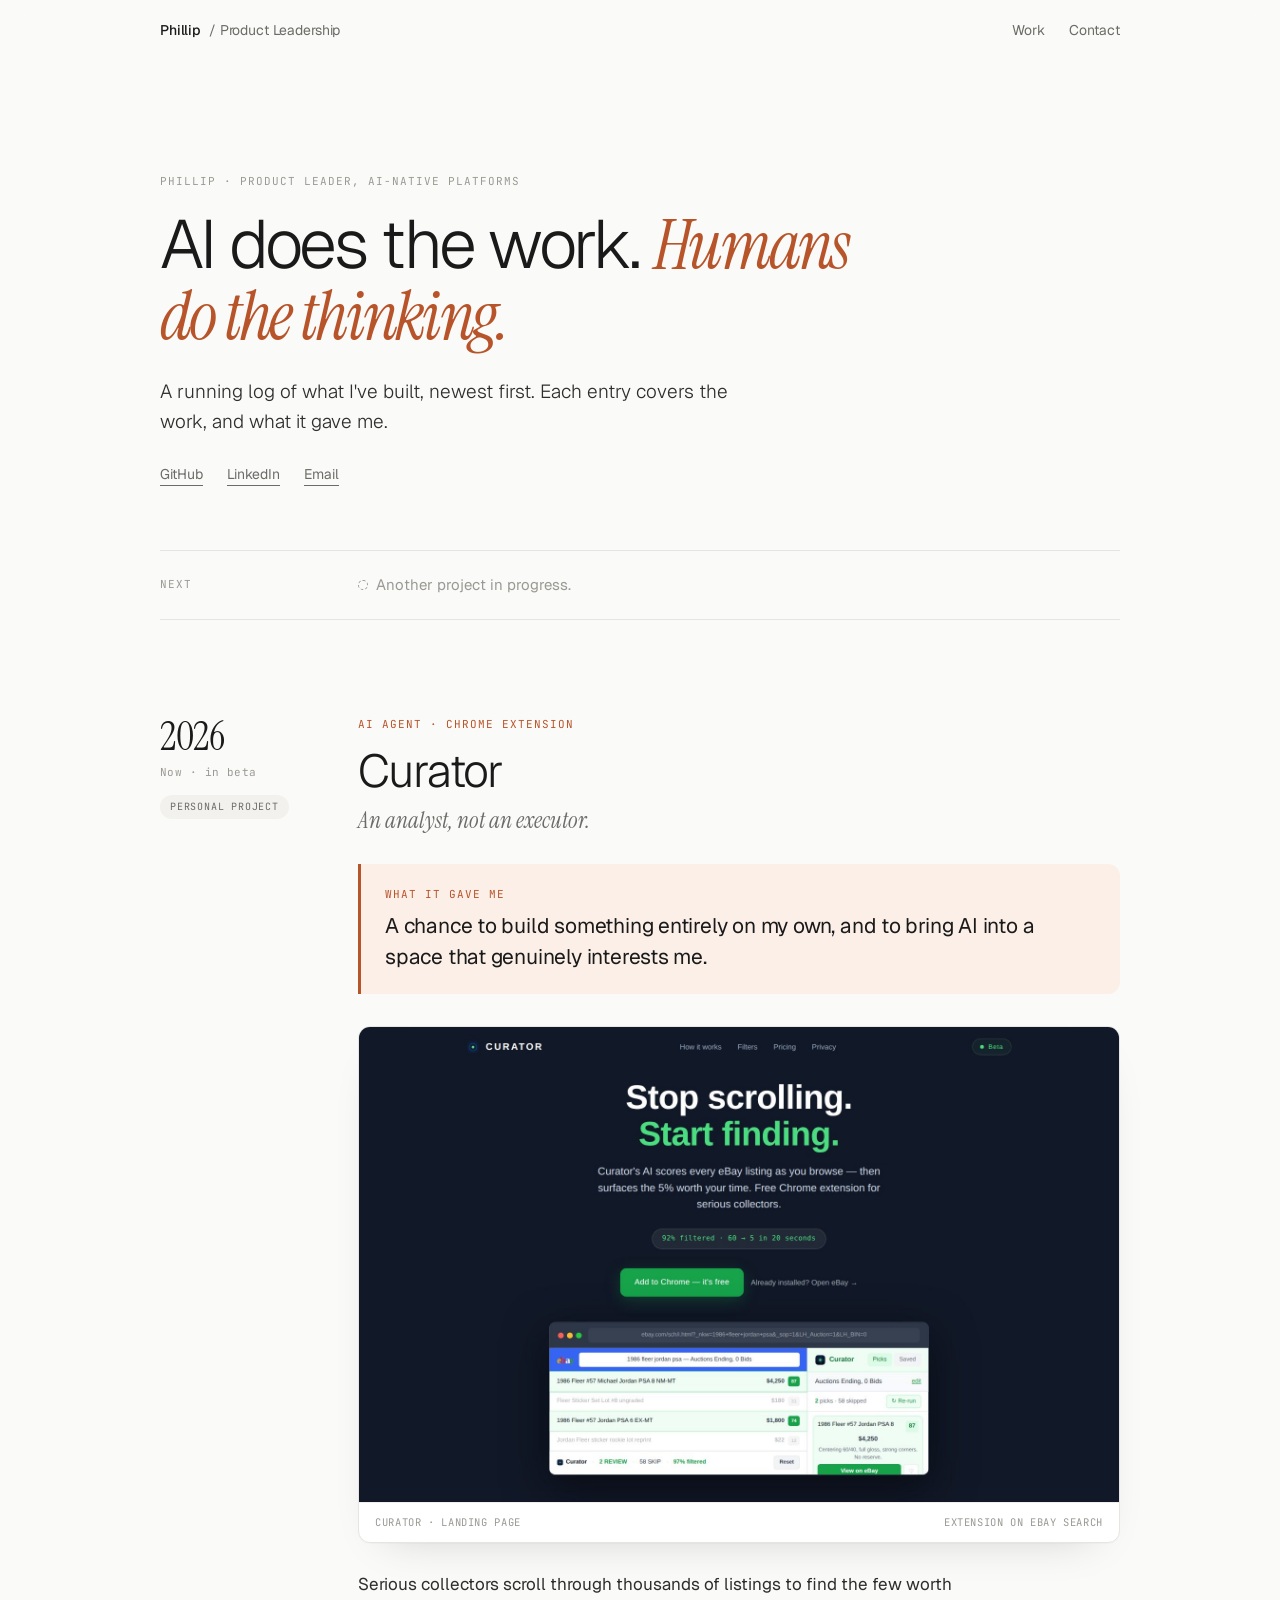
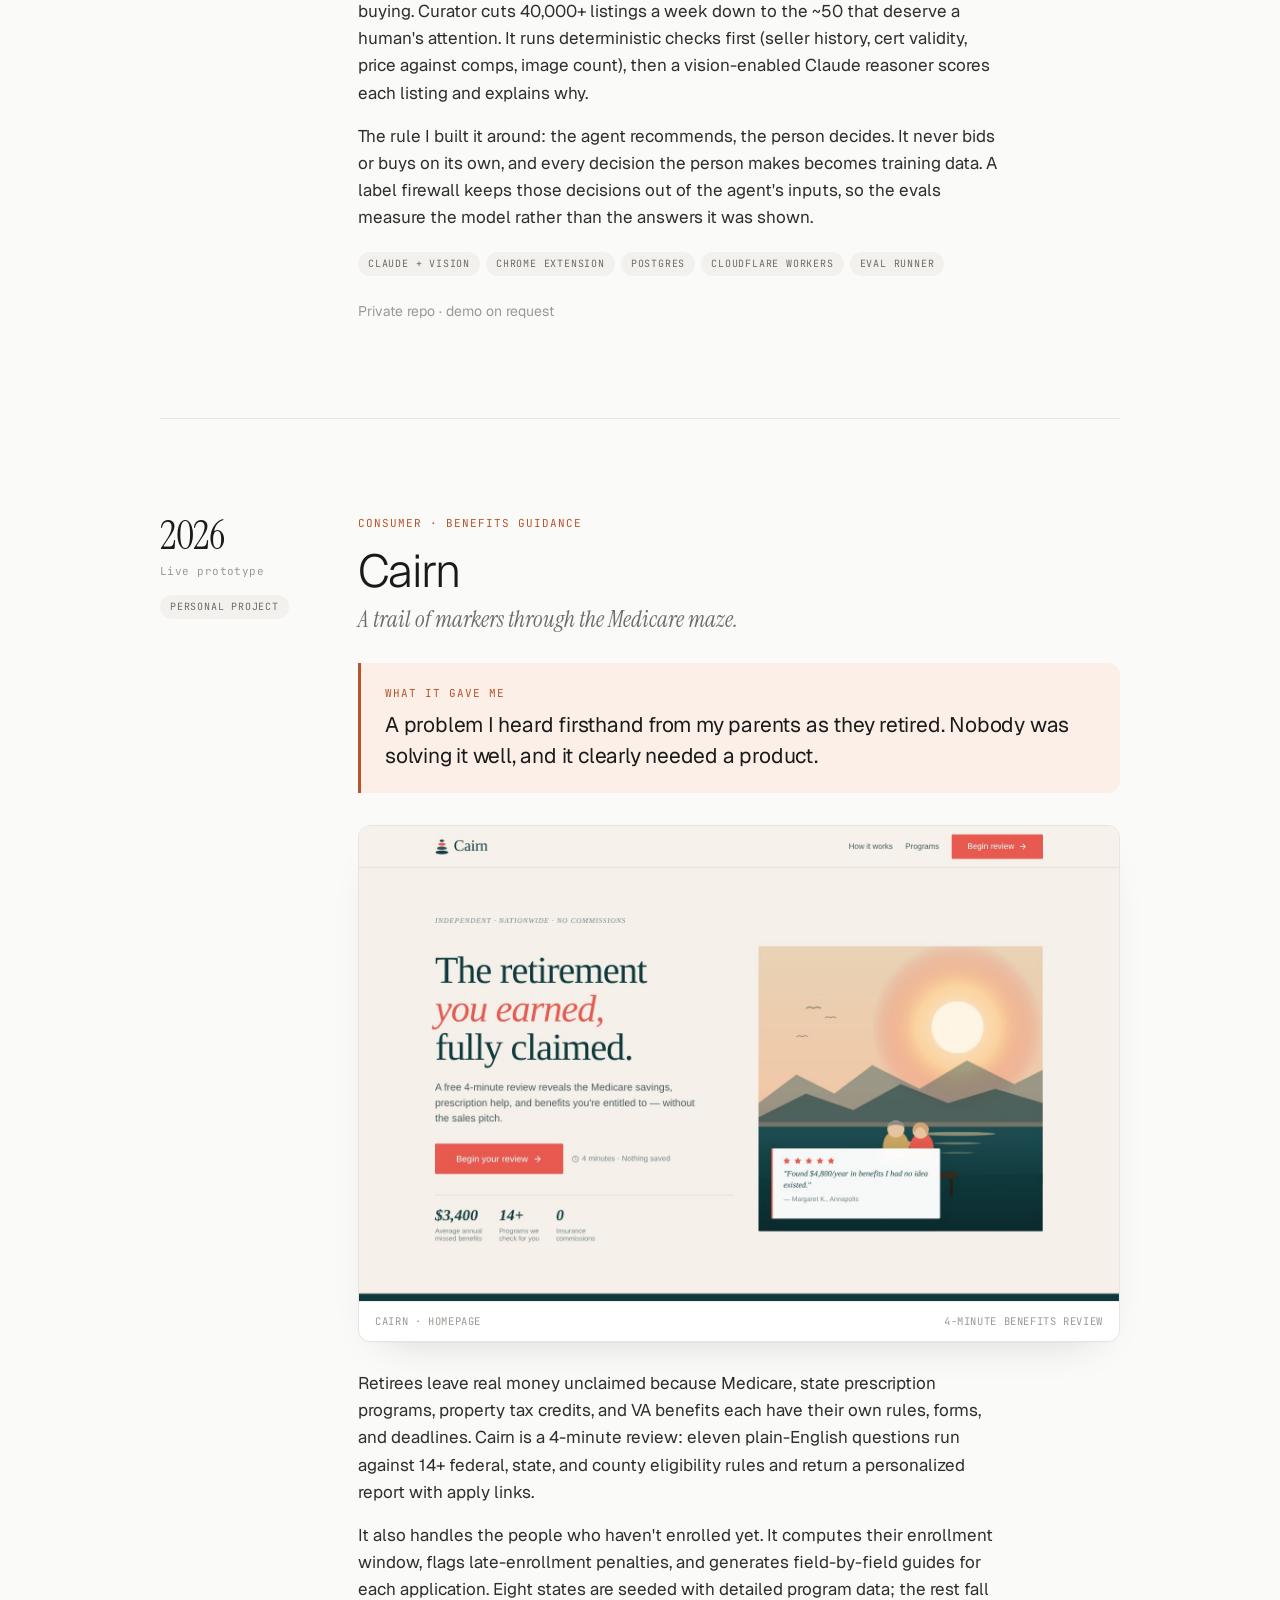
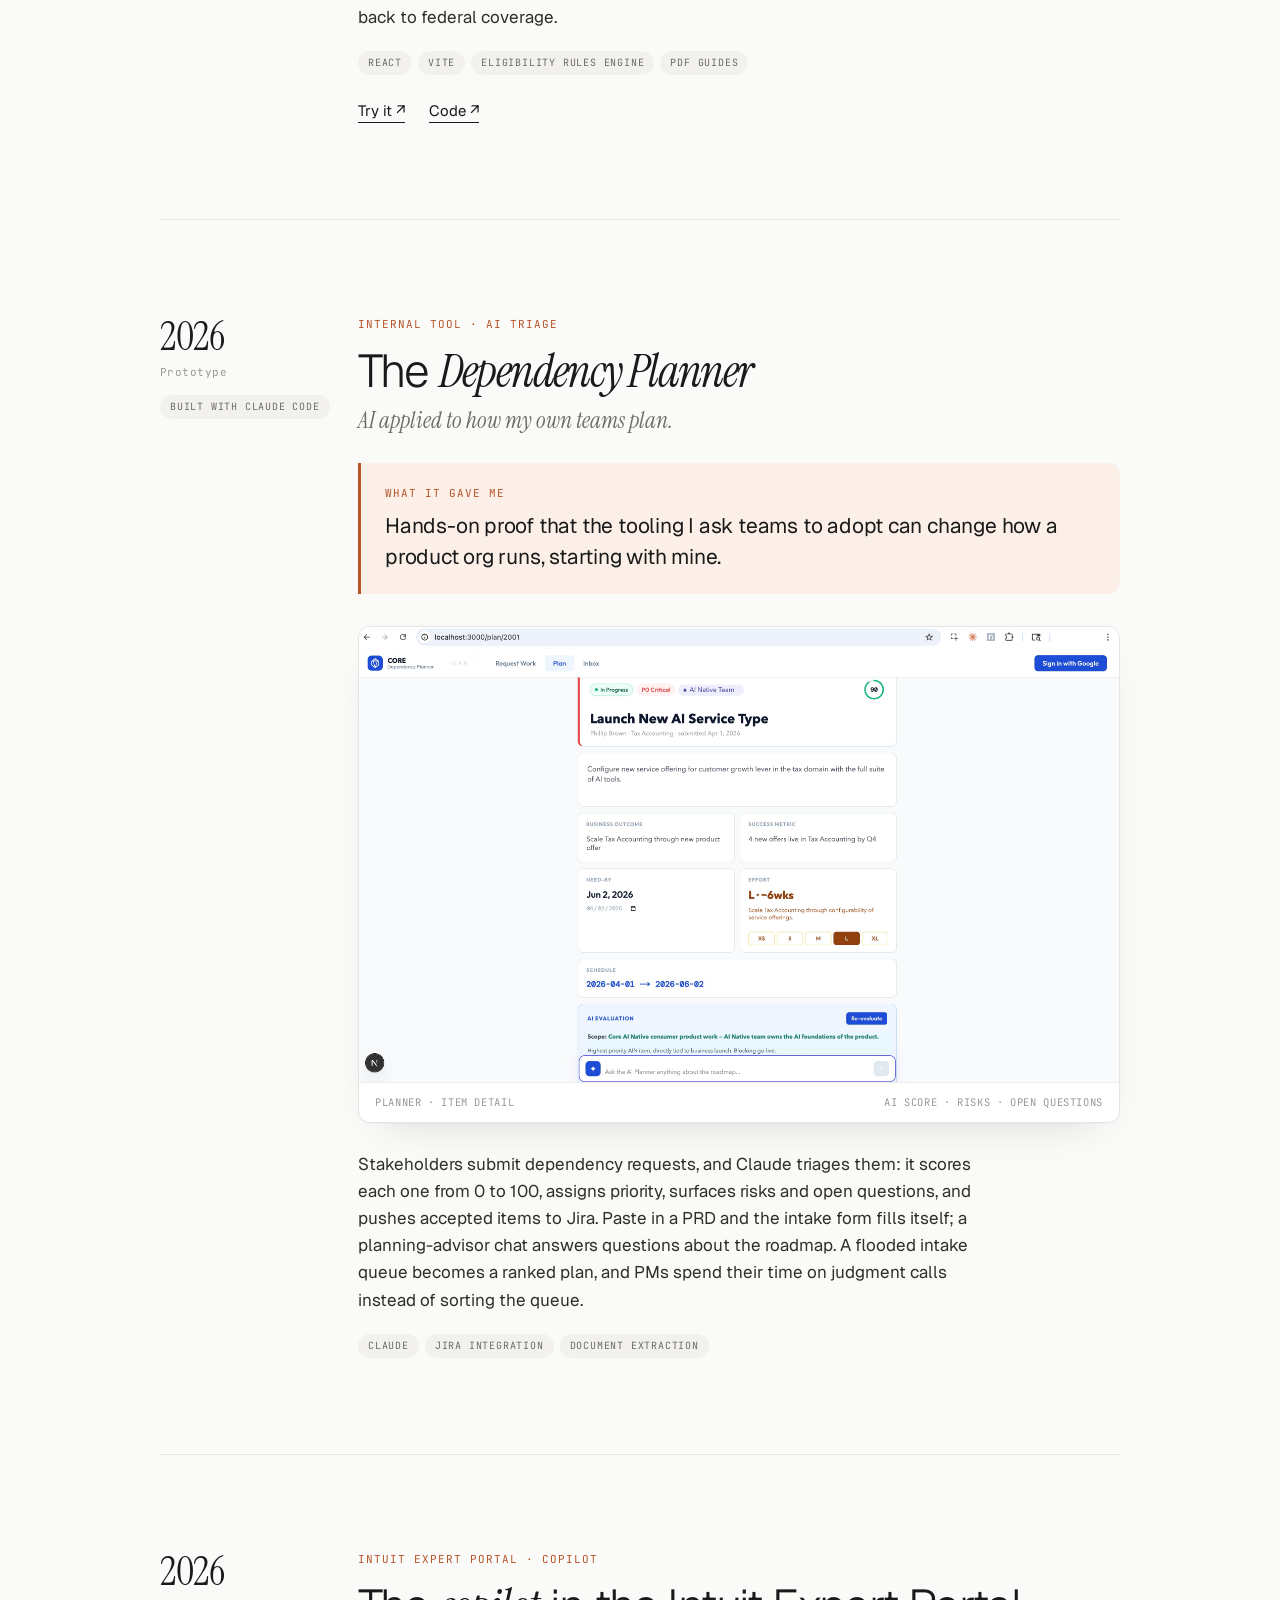
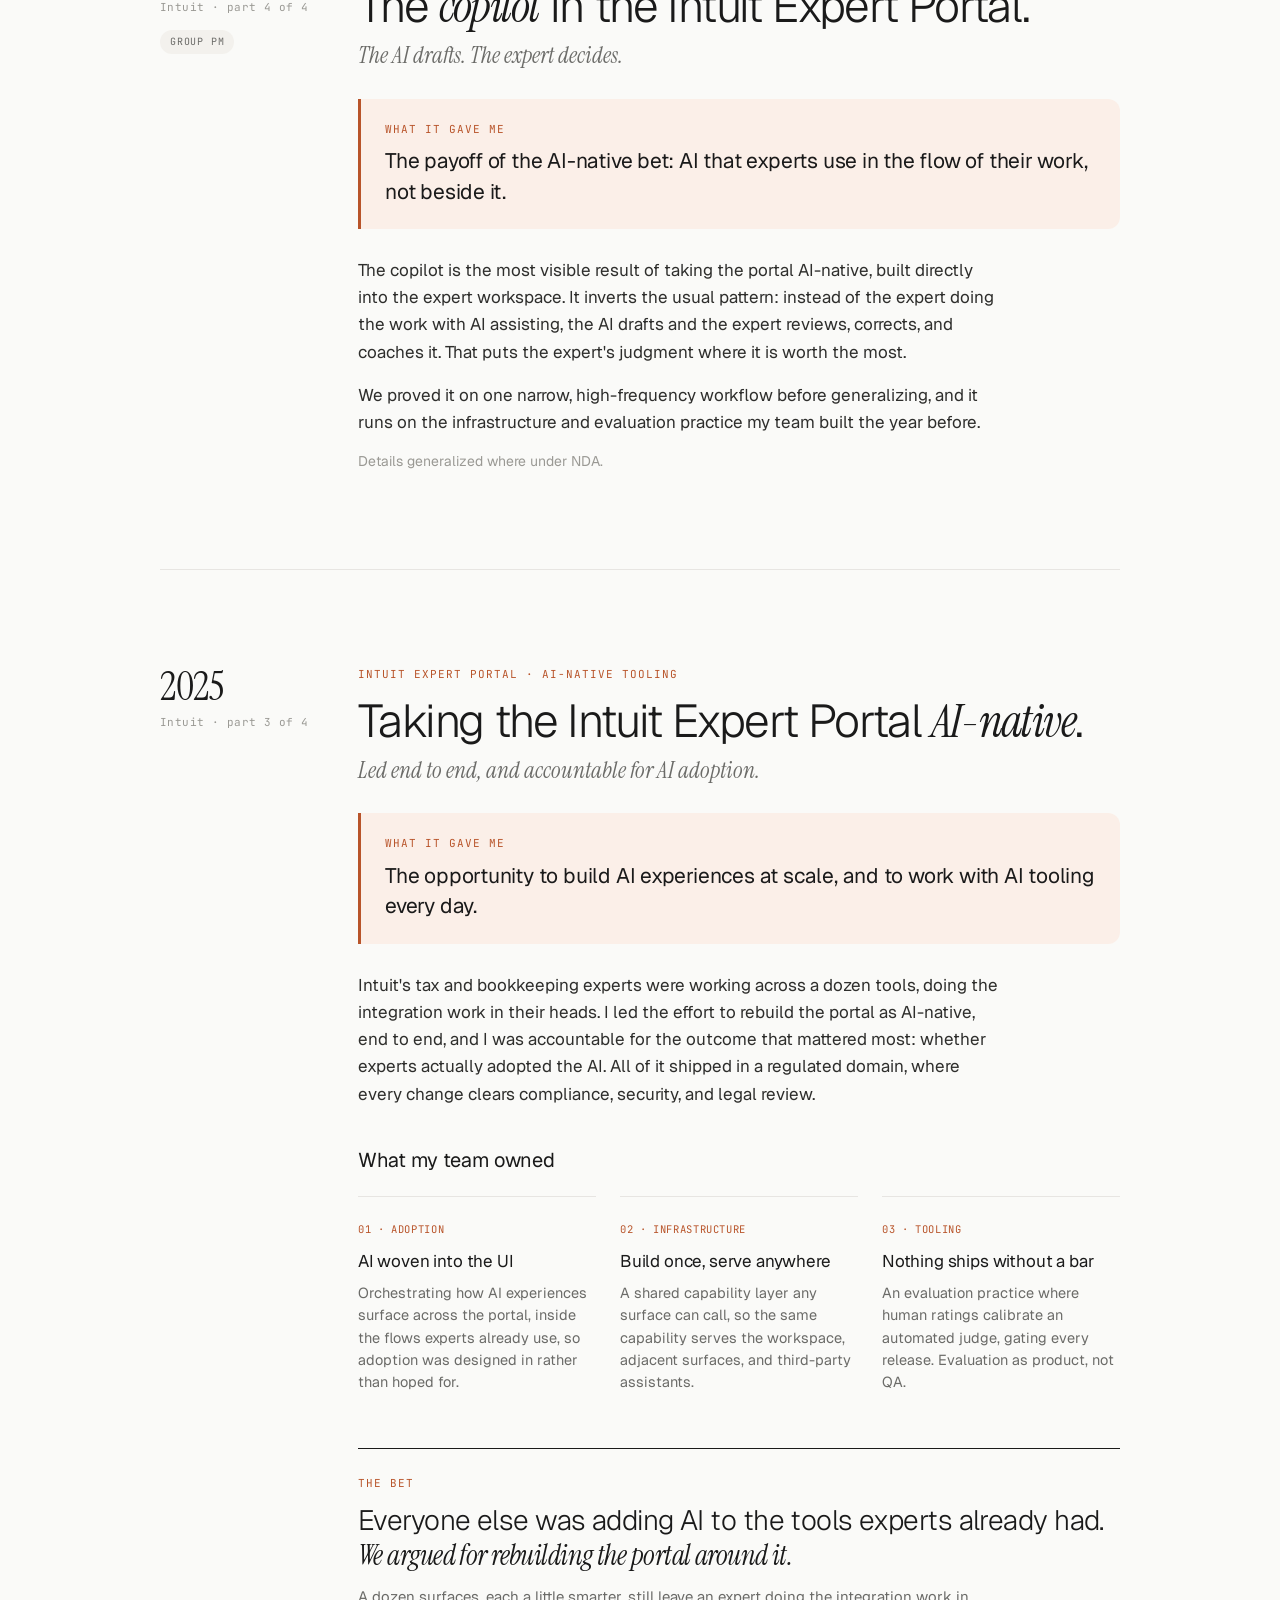
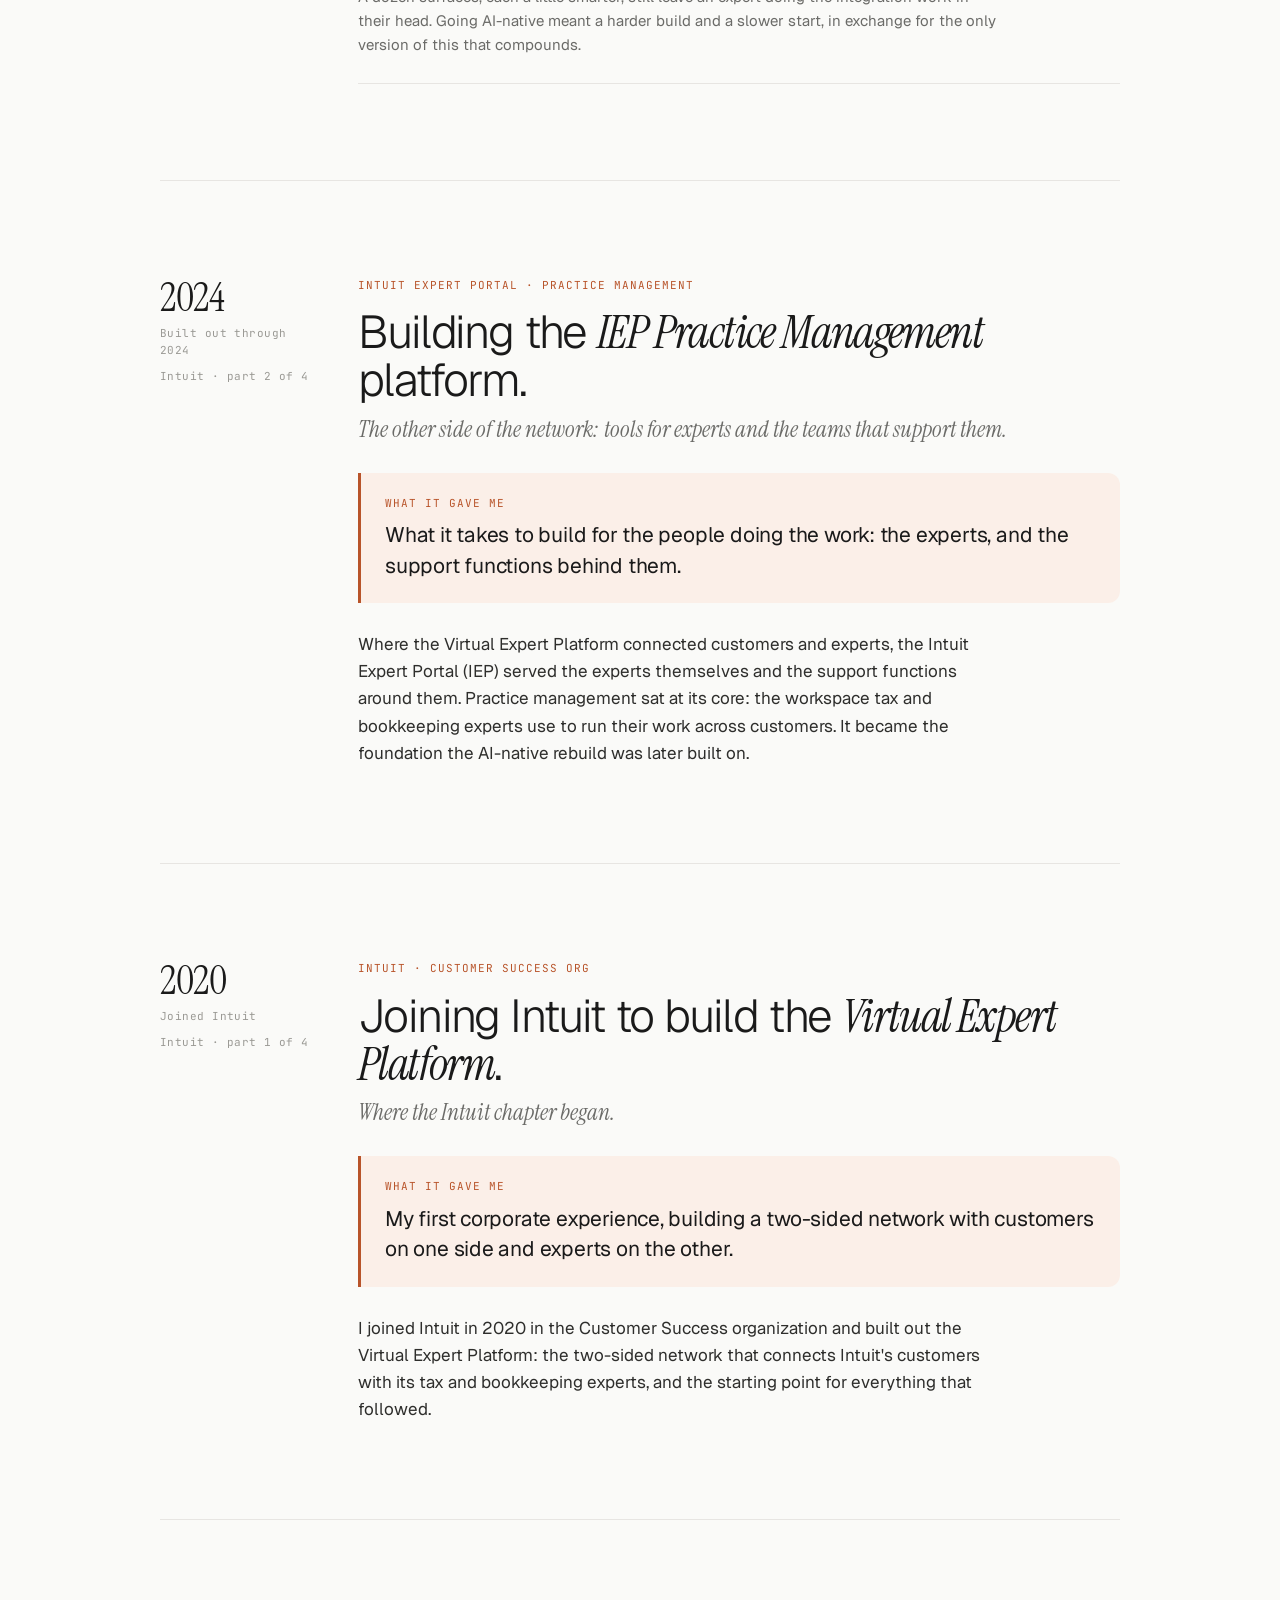
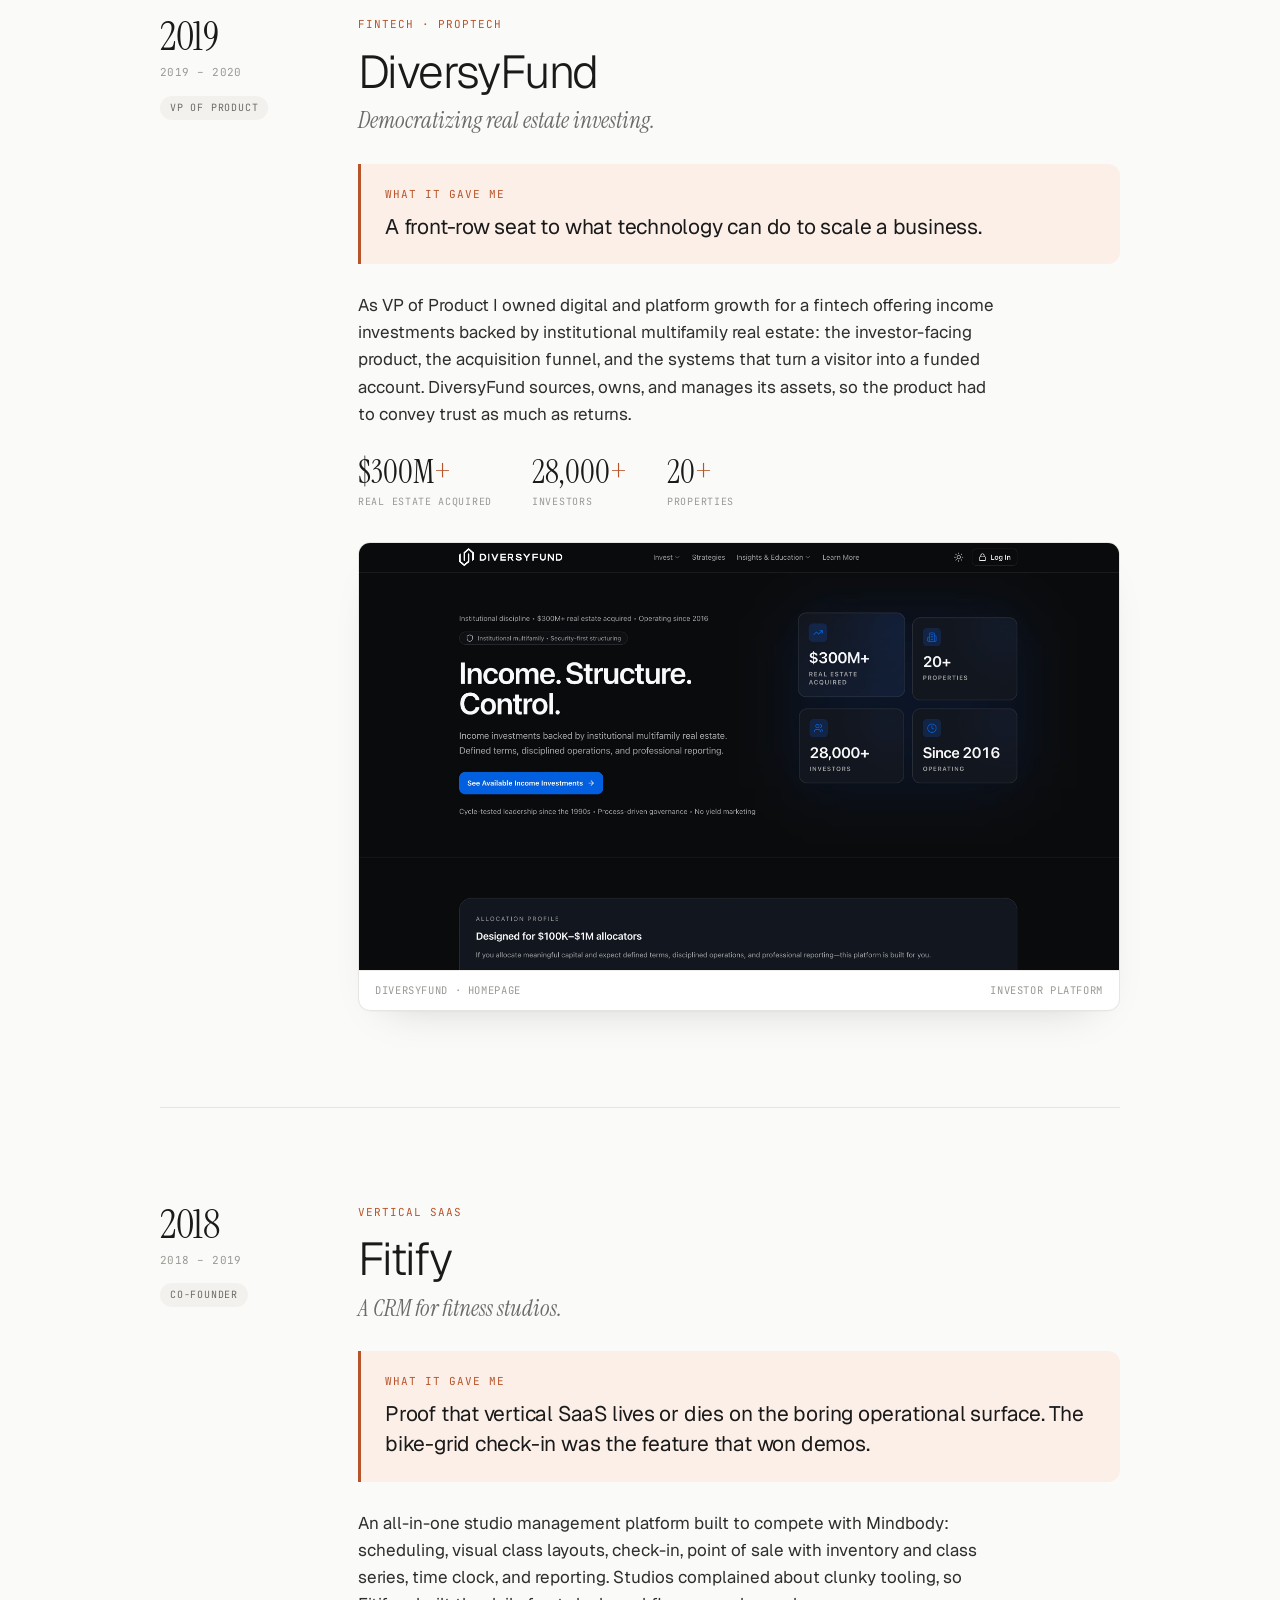
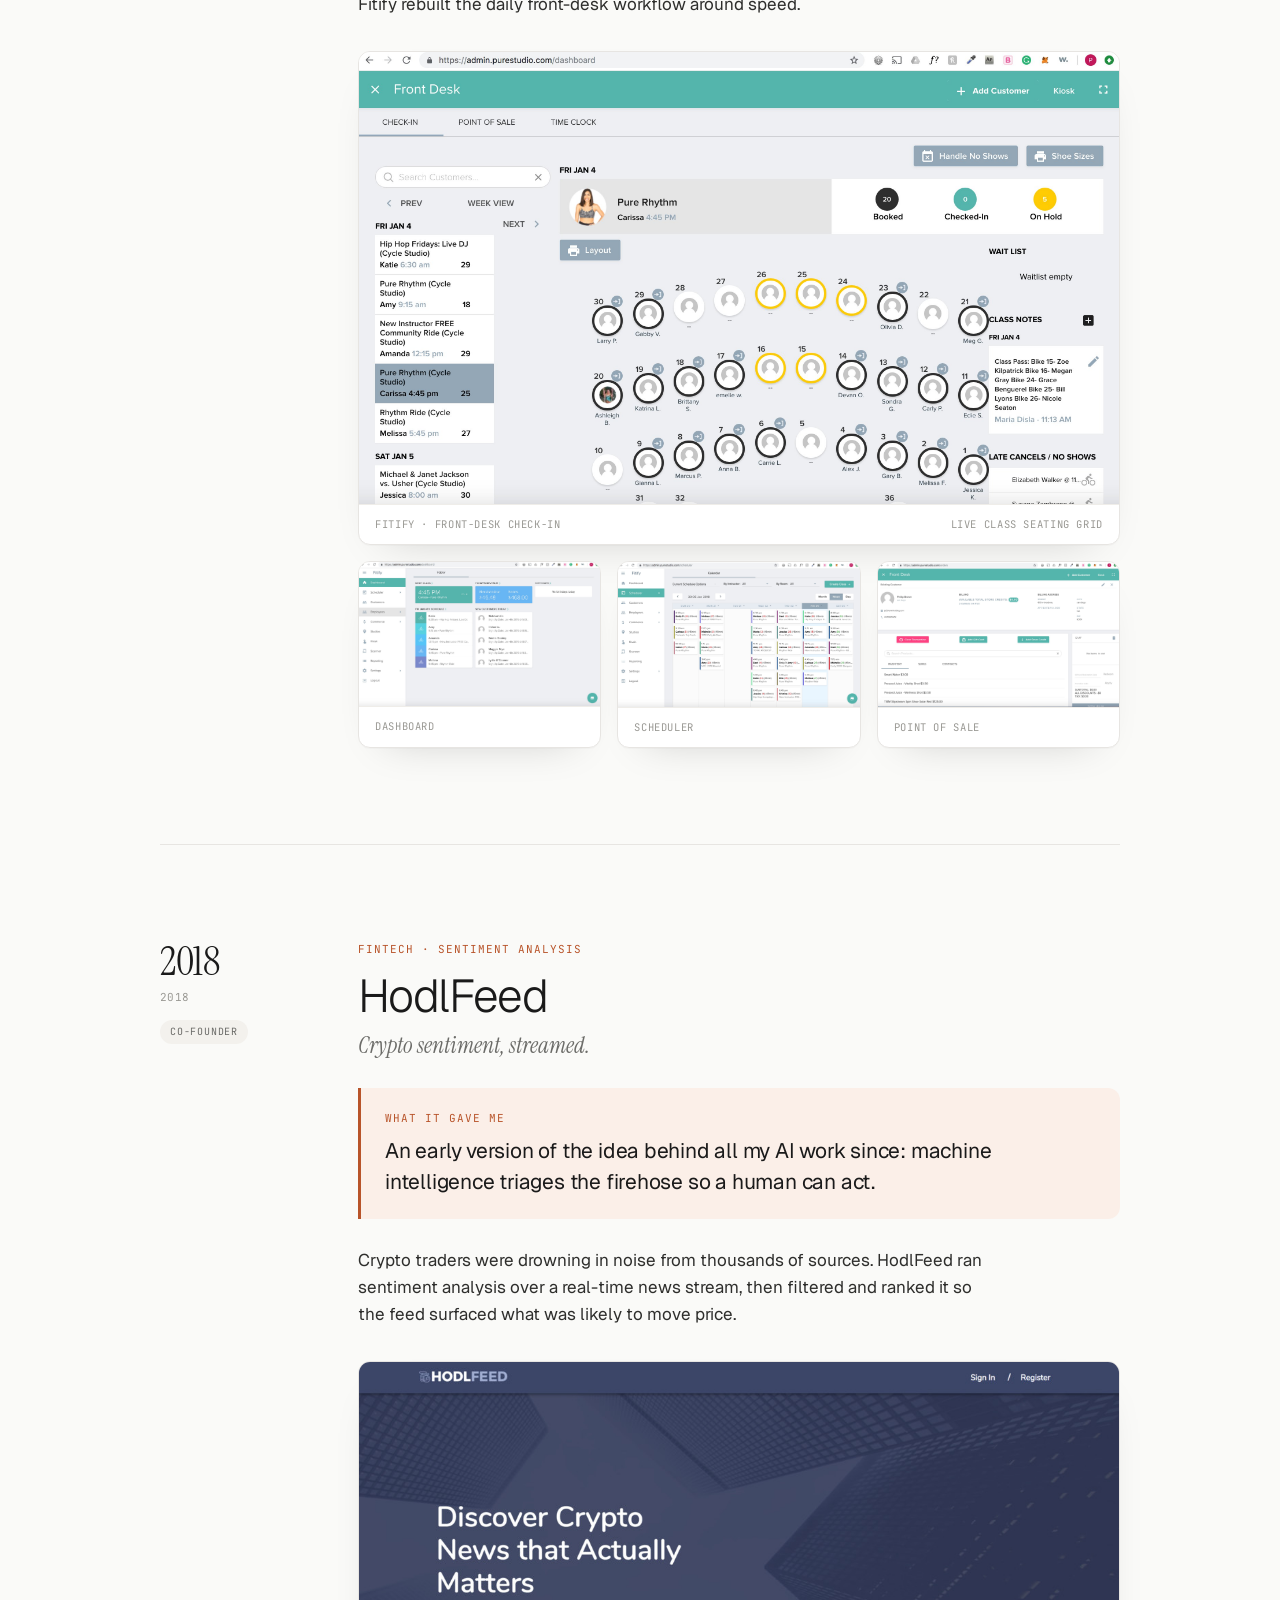
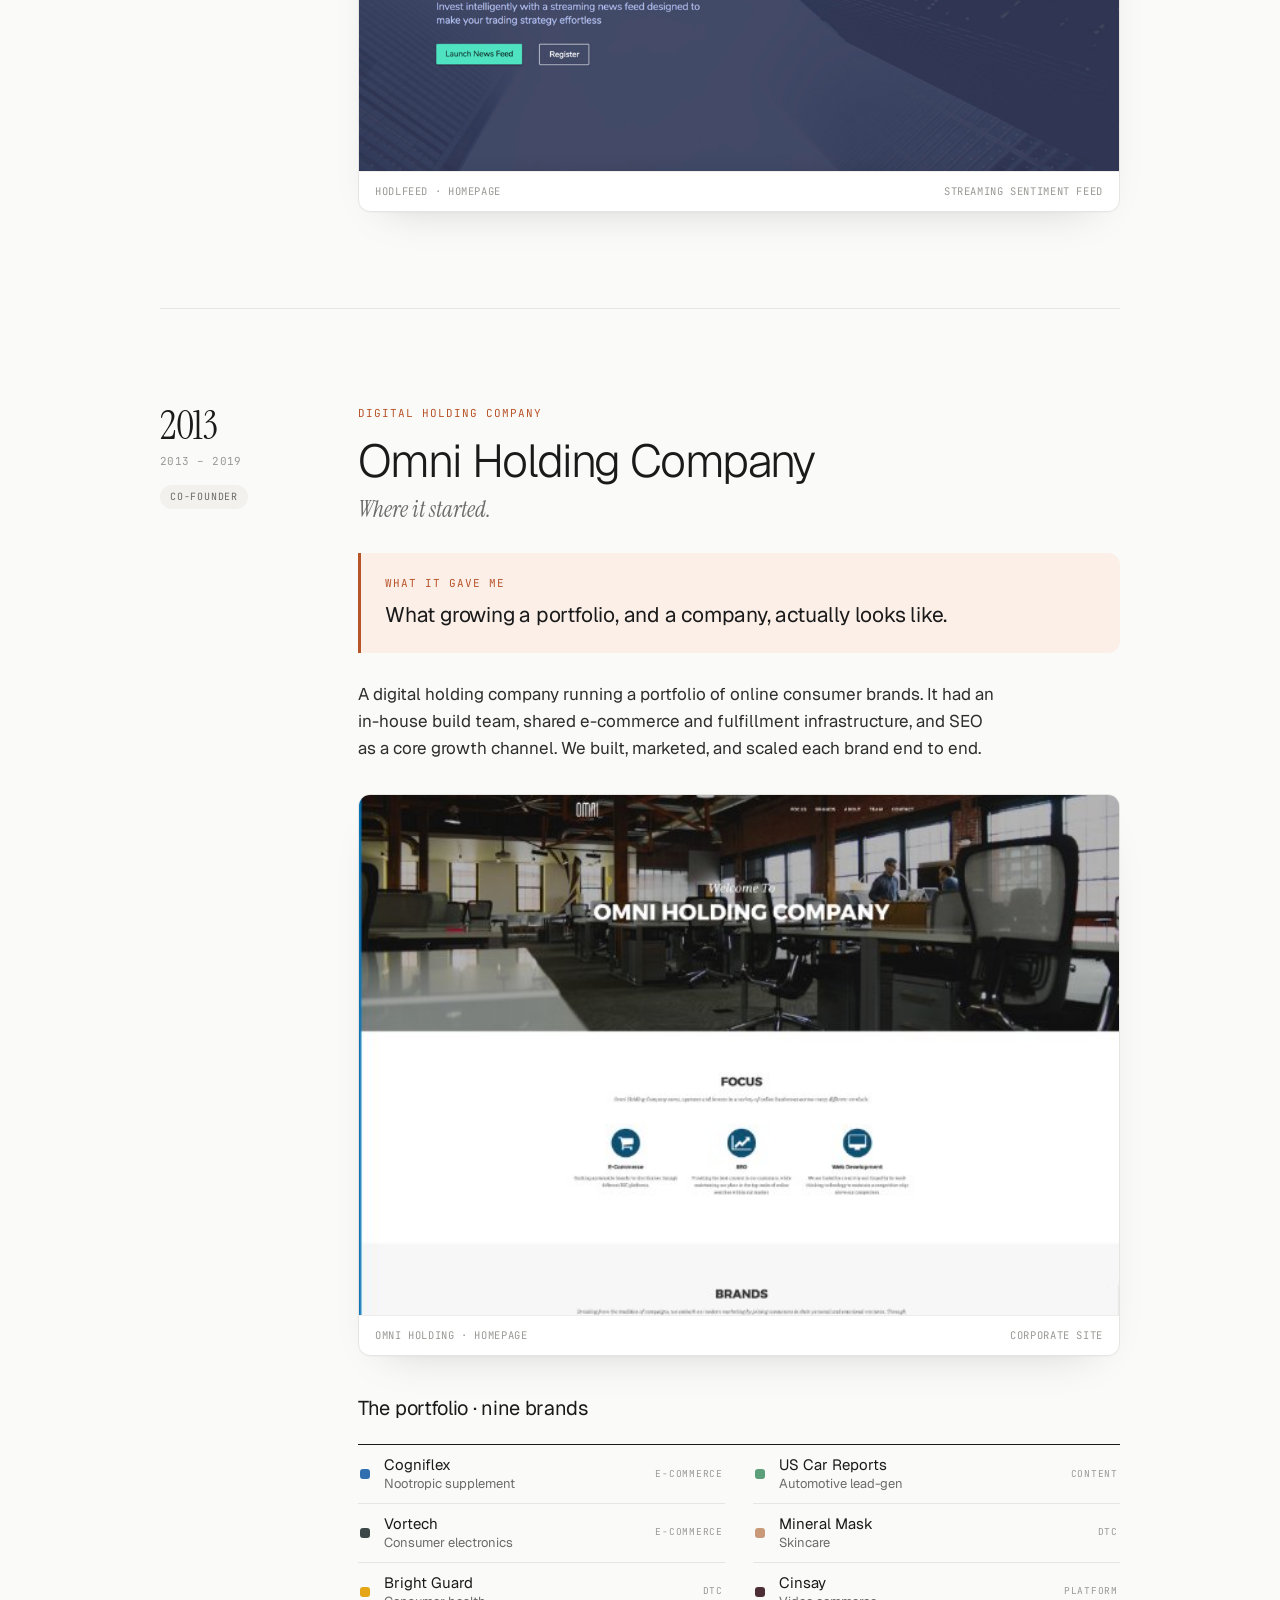
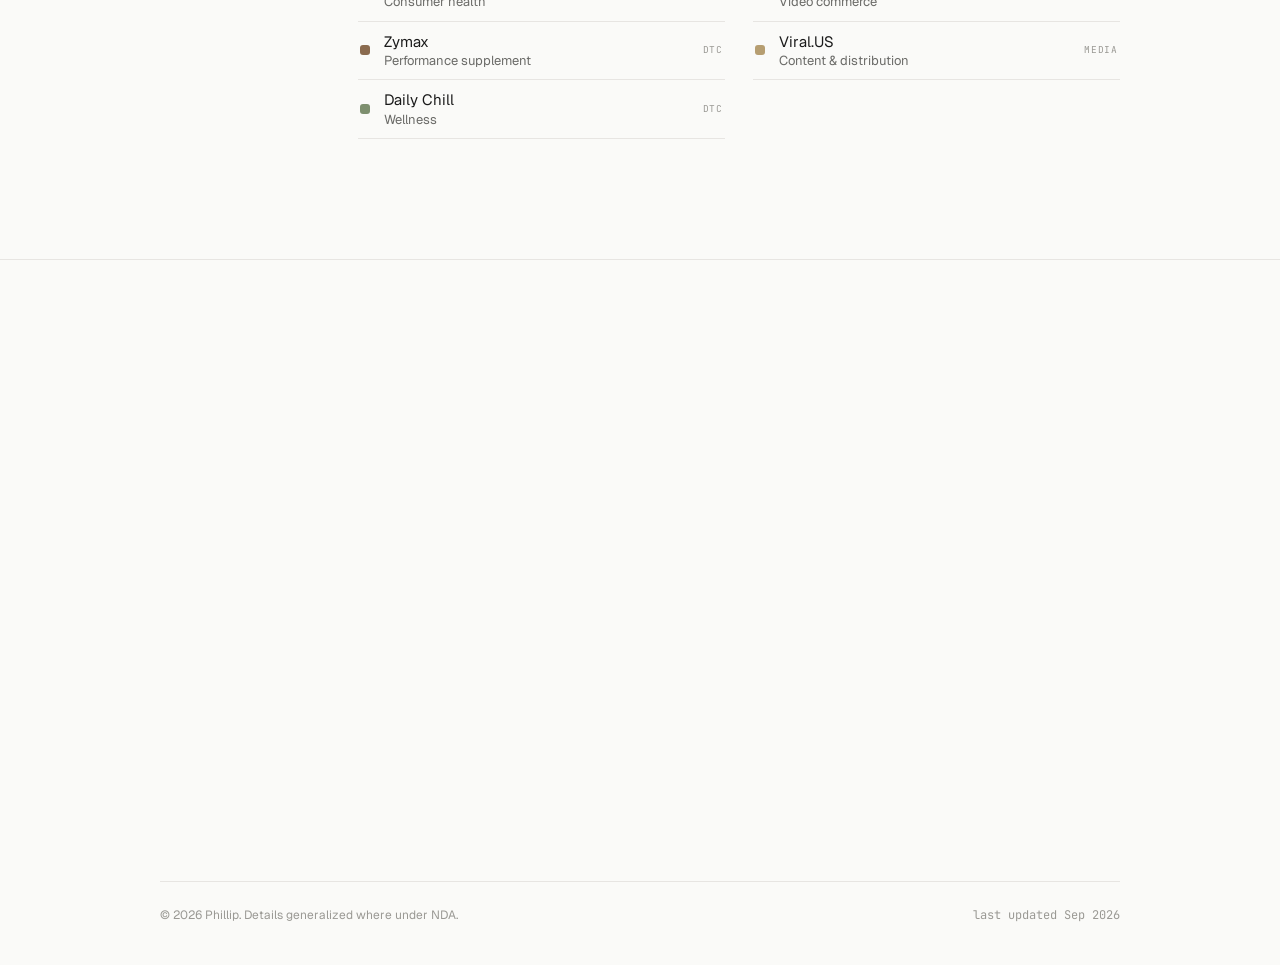
==== commit e097eeef: "Group PM only on the 2026 Intuit entry; co-founder on the founder entries Co-Authored-By: Claude Opu" ====
--- a/index.html
+++ b/index.html
@@ -222,7 +222,6 @@
       <div class="entry-date"><div class="sticky">
         <span class="year">2025</span>
         <span class="span">Intuit · part 3 of 4</span>
-        <span class="pill">Group PM</span>
       </div></div>
       <div>
         <div class="entry-kind"><span class="label accent">Intuit Expert Portal · AI-native tooling</span></div>
@@ -400,7 +399,7 @@
       <div class="entry-date"><div class="sticky">
         <span class="year">2018</span>
         <span class="span">2018</span>
-        <span class="pill">Founder</span>
+        <span class="pill">Co-founder</span>
       </div></div>
       <div>
         <div class="entry-kind"><span class="label accent">Fintech · sentiment analysis</span></div>
@@ -431,7 +430,7 @@
       <div class="entry-date"><div class="sticky">
         <span class="year">2013</span>
         <span class="span">2013 – 2019</span>
-        <span class="pill">Founder</span>
+        <span class="pill">Co-founder</span>
       </div></div>
       <div>
         <div class="entry-kind"><span class="label accent">Digital holding company</span></div>
